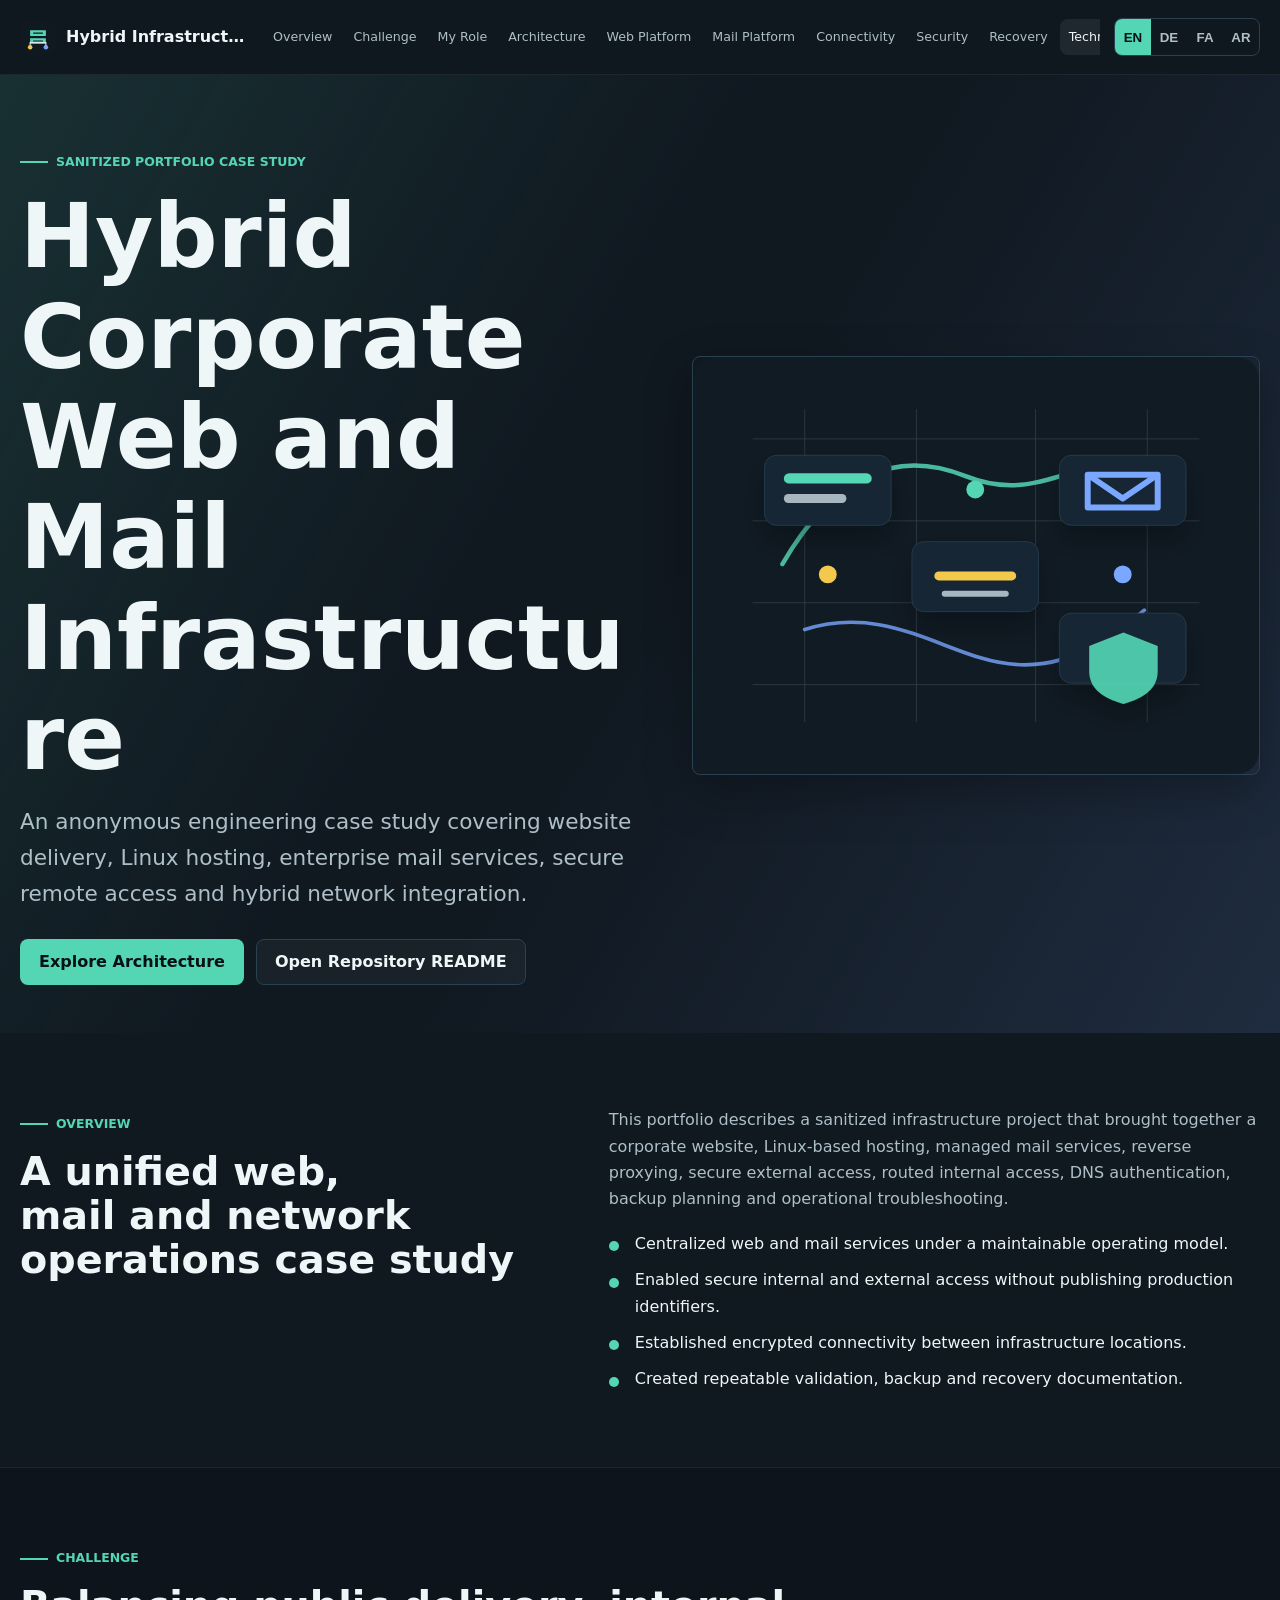
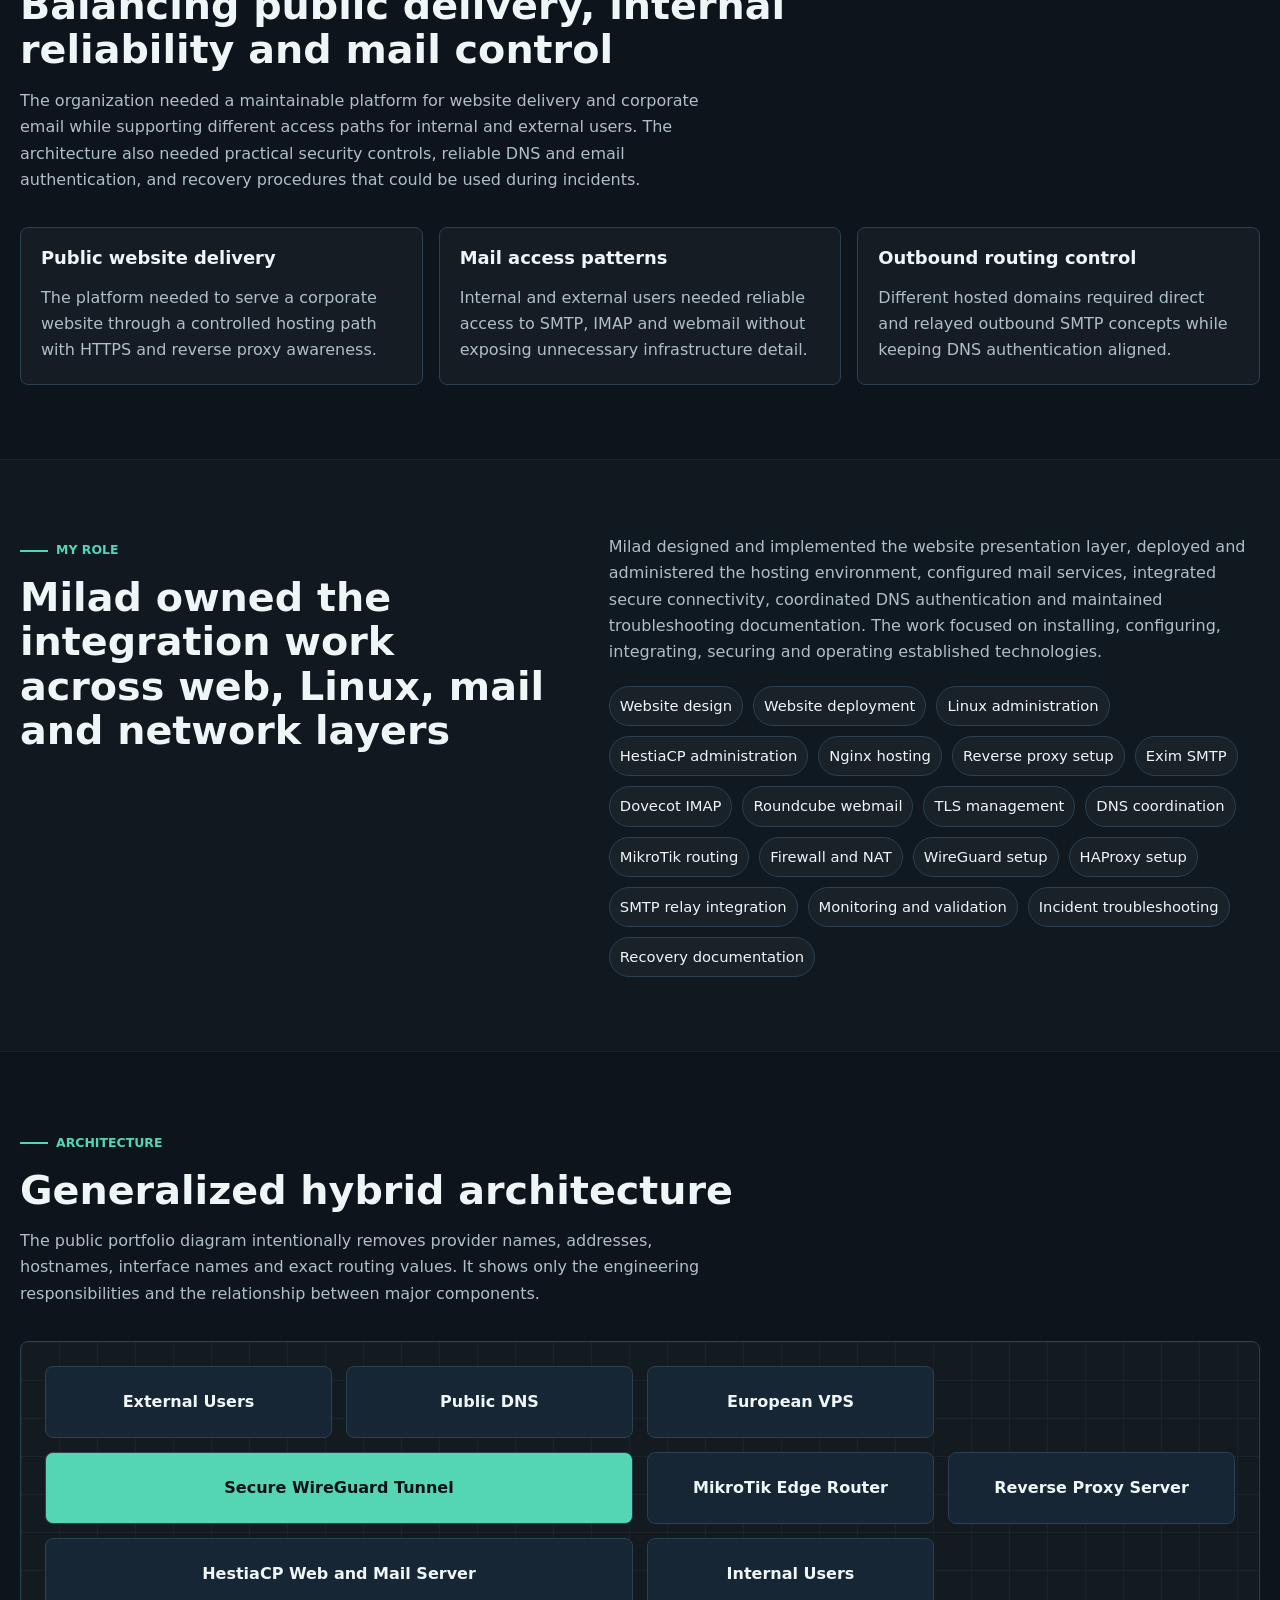
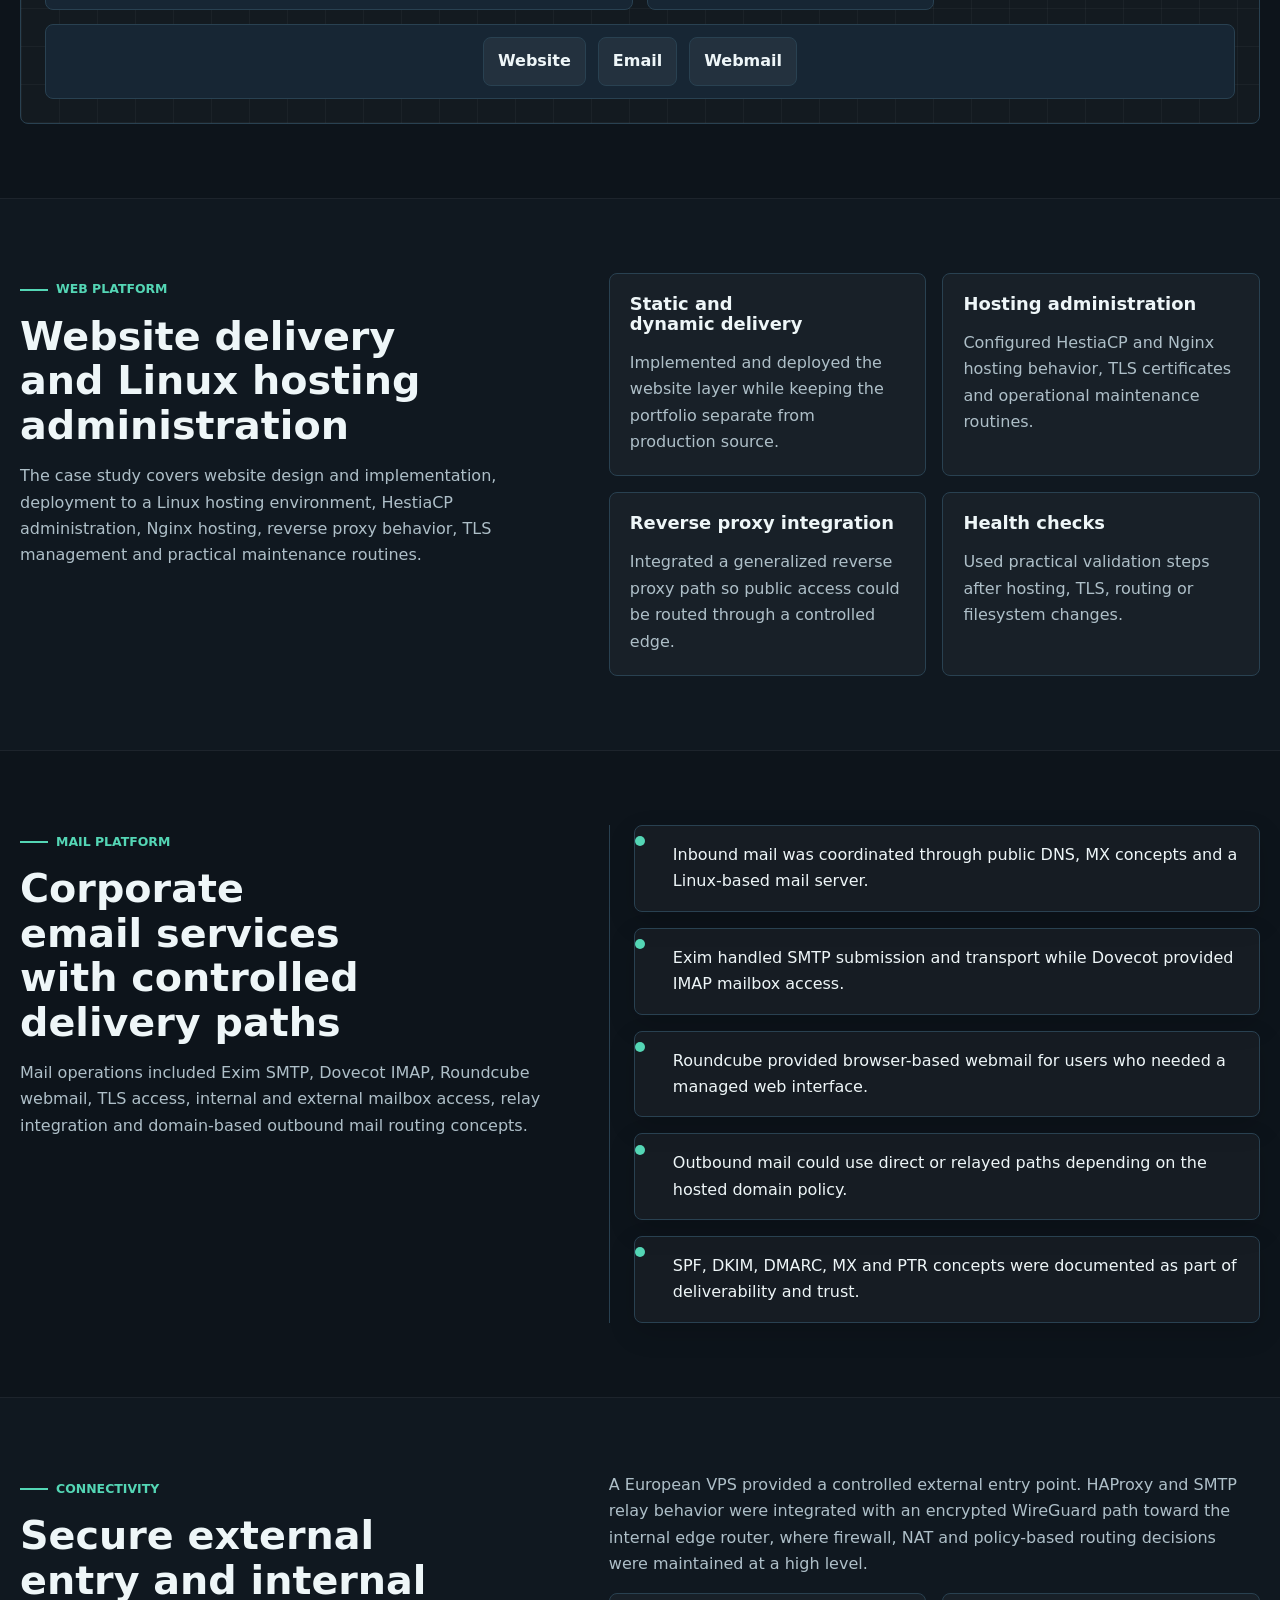
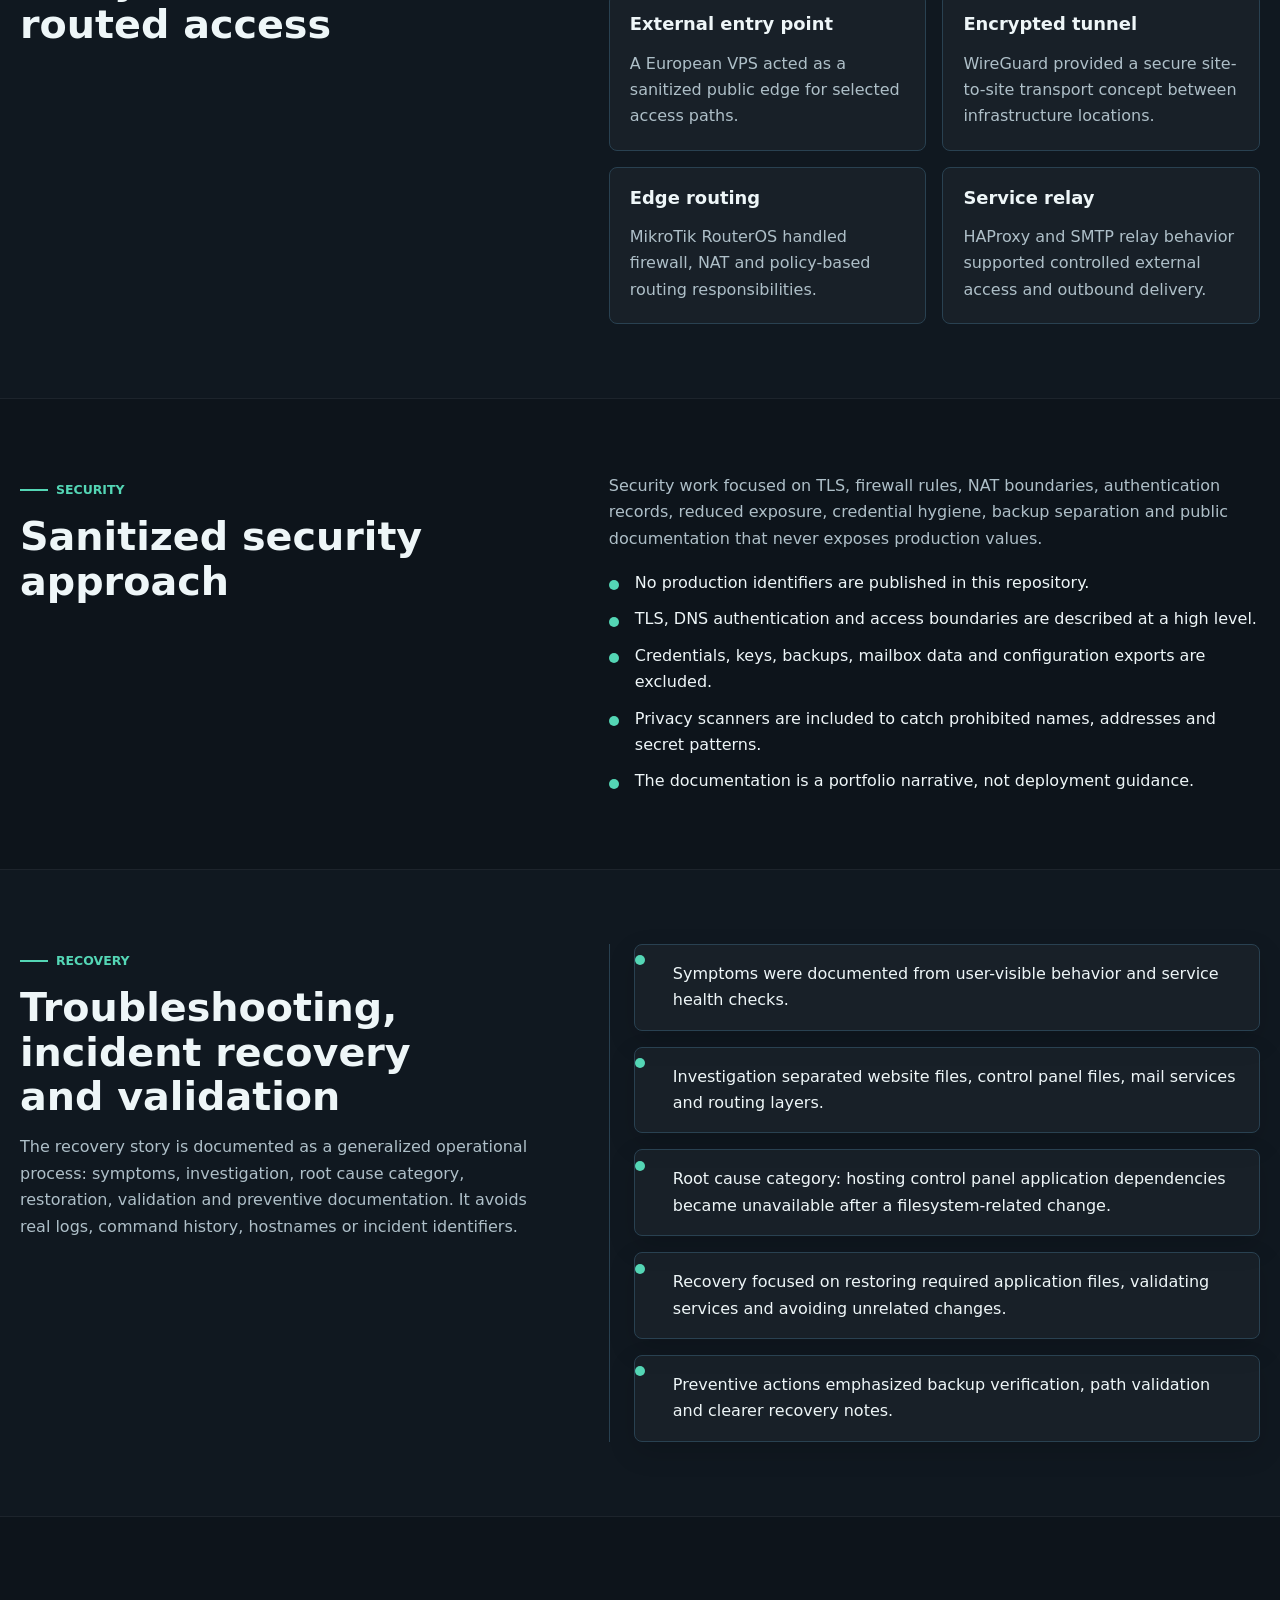
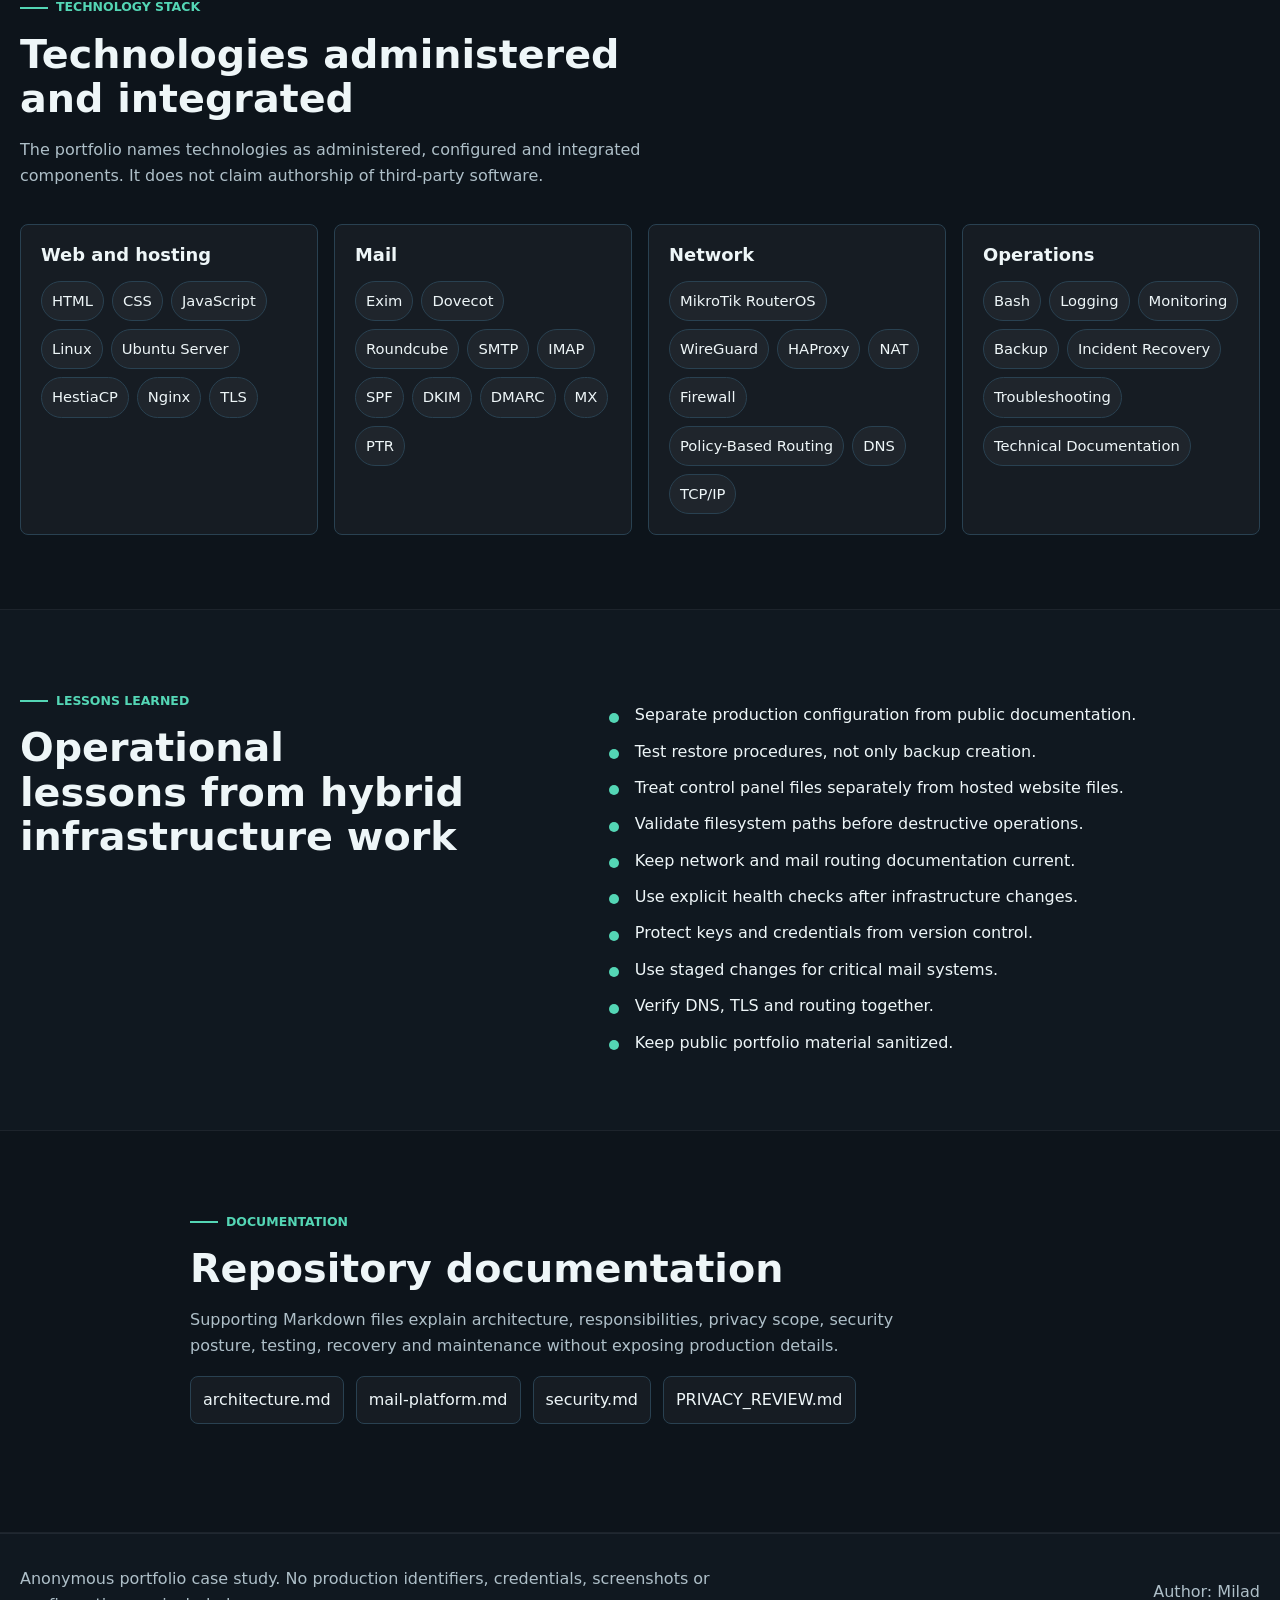
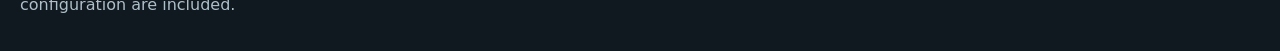
==== index.html @ 9c2298b4 "feat: add multilingual infrastructure portfolio case study" ====
<!doctype html>
<html lang="en" dir="ltr">
  <head>
    <meta charset="utf-8">
    <meta name="viewport" content="width=device-width, initial-scale=1">
    <title>Hybrid Corporate Web and Mail Infrastructure | Milad</title>
    <meta name="description" content="An anonymous multilingual infrastructure engineering case study covering Linux hosting, mail services, secure remote access, MikroTik networking and hybrid connectivity.">
    <meta property="og:title" content="Hybrid Corporate Web and Mail Infrastructure | Milad">
    <meta property="og:description" content="An anonymous multilingual infrastructure engineering case study covering Linux hosting, mail services, secure remote access, MikroTik networking and hybrid connectivity.">
    <meta property="og:type" content="website">
    <meta name="twitter:card" content="summary_large_image">
    <meta name="theme-color" content="#101820">
    <link rel="icon" href="assets/icons/favicon.svg" type="image/svg+xml">
    <link rel="stylesheet" href="assets/css/styles.css">
  </head>
  <body>
    <a class="skip-link" href="#main" data-i18n="accessibility.skip">Skip to content</a>

    <header class="site-header" data-header>
      <div class="container nav-shell">
        <a class="brand" href="#top" aria-label="Hybrid Corporate Web and Mail Infrastructure" data-i18n-attr="aria-label:meta.title">
          <img src="assets/icons/mark.svg" alt="" width="36" height="36">
          <span data-i18n="brand.short">Hybrid Infrastructure</span>
        </a>
        <button class="menu-toggle" type="button" data-menu-toggle aria-expanded="false" aria-controls="site-nav" aria-label="Open navigation" data-i18n-attr="aria-label:accessibility.openMenu">
          <span></span>
          <span></span>
          <span></span>
        </button>
        <nav id="site-nav" class="site-nav" data-nav>
          <a href="#overview" data-i18n="nav.overview">Overview</a>
          <a href="#challenge" data-i18n="nav.challenge">Challenge</a>
          <a href="#role" data-i18n="nav.role">My Role</a>
          <a href="#architecture" data-i18n="nav.architecture">Architecture</a>
          <a href="#web" data-i18n="nav.web">Web Platform</a>
          <a href="#mail" data-i18n="nav.mail">Mail Platform</a>
          <a href="#connectivity" data-i18n="nav.connectivity">Connectivity</a>
          <a href="#security" data-i18n="nav.security">Security</a>
          <a href="#recovery" data-i18n="nav.recovery">Recovery</a>
          <a href="#stack" data-i18n="nav.stack">Technology Stack</a>
          <a href="#lessons" data-i18n="nav.lessons">Lessons Learned</a>
        </nav>
        <div class="language-switcher" role="group" aria-label="Language selector" data-i18n-attr="aria-label:accessibility.languageSelector">
          <button type="button" data-lang="en" aria-pressed="true">EN</button>
          <button type="button" data-lang="de" aria-pressed="false">DE</button>
          <button type="button" data-lang="fa" aria-pressed="false">FA</button>
          <button type="button" data-lang="ar" aria-pressed="false">AR</button>
        </div>
      </div>
    </header>

    <main id="main">
      <section id="top" class="hero section-observe">
        <div class="container hero-grid">
          <div class="hero-copy">
            <p class="eyebrow" data-i18n="hero.label">Sanitized Portfolio Case Study</p>
            <h1 data-i18n="hero.title">Hybrid Corporate Web and Mail Infrastructure</h1>
            <p class="hero-lead" data-i18n="hero.lead">An anonymous engineering case study covering website delivery, Linux hosting, enterprise mail services, secure remote access and hybrid network integration.</p>
            <div class="hero-actions">
              <a class="button primary" href="#architecture" data-i18n="hero.primaryAction">Explore Architecture</a>
              <a class="button secondary" href="README.md" data-i18n="hero.secondaryAction">Open Repository README</a>
            </div>
          </div>
          <div class="hero-visual" aria-label="Abstract infrastructure illustration" data-i18n-attr="aria-label:accessibility.heroVisual">
            <img src="assets/images/infrastructure-abstract.svg" alt="" aria-hidden="true">
          </div>
        </div>
      </section>

      <section id="overview" class="section section-observe">
        <div class="container two-column">
          <div>
            <p class="section-kicker" data-i18n="sections.overview.kicker">Overview</p>
            <h2 data-i18n="sections.overview.title">A unified web, mail and network operations case study</h2>
          </div>
          <div>
            <p data-i18n="sections.overview.body">This portfolio describes a sanitized infrastructure project that brought together a corporate website, Linux-based hosting, managed mail services, reverse proxying, secure external access, routed internal access, DNS authentication, backup planning and operational troubleshooting.</p>
            <div class="outcome-list" data-list="overview.outcomes">
              <div>Centralized web and mail services under a maintainable operating model.</div>
              <div>Enabled secure internal and external access without publishing production identifiers.</div>
              <div>Established encrypted connectivity between infrastructure locations.</div>
              <div>Created repeatable validation, backup and recovery documentation.</div>
            </div>
          </div>
        </div>
      </section>

      <section id="challenge" class="section muted section-observe">
        <div class="container">
          <div class="section-heading">
            <p class="section-kicker" data-i18n="sections.challenge.kicker">Challenge</p>
            <h2 data-i18n="sections.challenge.title">Balancing public delivery, internal reliability and mail control</h2>
            <p data-i18n="sections.challenge.body">The organization needed a maintainable platform for website delivery and corporate email while supporting different access paths for internal and external users. The architecture also needed practical security controls, reliable DNS and email authentication, and recovery procedures that could be used during incidents.</p>
          </div>
          <div class="card-grid" data-cards="challenge.items">
            <article class="info-card">
              <h3>Public website delivery</h3>
              <p>The platform needed to serve a corporate website through a controlled hosting path with HTTPS and reverse proxy awareness.</p>
            </article>
            <article class="info-card">
              <h3>Mail access patterns</h3>
              <p>Internal and external users needed reliable access to SMTP, IMAP and webmail without exposing unnecessary infrastructure detail.</p>
            </article>
            <article class="info-card">
              <h3>Outbound routing control</h3>
              <p>Different hosted domains required direct and relayed outbound SMTP concepts while keeping DNS authentication aligned.</p>
            </article>
          </div>
        </div>
      </section>

      <section id="role" class="section section-observe">
        <div class="container two-column">
          <div>
            <p class="section-kicker" data-i18n="sections.role.kicker">My Role</p>
            <h2 data-i18n="sections.role.title">Milad owned the integration work across web, Linux, mail and network layers</h2>
          </div>
          <div>
            <p data-i18n="sections.role.body">Milad designed and implemented the website presentation layer, deployed and administered the hosting environment, configured mail services, integrated secure connectivity, coordinated DNS authentication and maintained troubleshooting documentation. The work focused on installing, configuring, integrating, securing and operating established technologies.</p>
            <div class="tag-cloud" data-tags="role.tags">
              <span>Website design</span>
              <span>Linux administration</span>
              <span>Mail infrastructure</span>
              <span>Reverse proxy setup</span>
              <span>MikroTik routing</span>
              <span>Incident recovery</span>
            </div>
          </div>
        </div>
      </section>

      <section id="architecture" class="section muted section-observe">
        <div class="container">
          <div class="section-heading">
            <p class="section-kicker" data-i18n="sections.architecture.kicker">Architecture</p>
            <h2 data-i18n="sections.architecture.title">Generalized hybrid architecture</h2>
            <p data-i18n="sections.architecture.body">The public portfolio diagram intentionally removes provider names, addresses, hostnames, interface names and exact routing values. It shows only the engineering responsibilities and the relationship between major components.</p>
          </div>
          <div class="architecture-map" aria-label="High-level system architecture" data-i18n-attr="aria-label:accessibility.architectureMap">
            <div class="node external" data-i18n="diagram.externalUsers">External Users</div>
            <div class="node dns" data-i18n="diagram.publicDns">Public DNS</div>
            <div class="node vps" data-i18n="diagram.vps">European VPS</div>
            <div class="node tunnel" data-i18n="diagram.tunnel">Secure WireGuard Tunnel</div>
            <div class="node router" data-i18n="diagram.router">MikroTik Edge Router</div>
            <div class="node reverse" data-i18n="diagram.reverseProxy">Reverse Proxy Server</div>
            <div class="node server" data-i18n="diagram.webMailServer">HestiaCP Web and Mail Server</div>
            <div class="node internal" data-i18n="diagram.internalUsers">Internal Users</div>
            <div class="node services">
              <span data-i18n="diagram.website">Website</span>
              <span data-i18n="diagram.email">Email</span>
              <span data-i18n="diagram.webmail">Webmail</span>
            </div>
          </div>
        </div>
      </section>

      <section id="web" class="section section-observe">
        <div class="container split-cards">
          <div>
            <p class="section-kicker" data-i18n="sections.web.kicker">Web Platform</p>
            <h2 data-i18n="sections.web.title">Website delivery and Linux hosting administration</h2>
            <p data-i18n="sections.web.body">The case study covers website design and implementation, deployment to a Linux hosting environment, HestiaCP administration, Nginx hosting, reverse proxy behavior, TLS management and practical maintenance routines.</p>
          </div>
          <div class="card-grid compact" data-cards="web.items">
            <article class="info-card">
              <h3>Static and dynamic delivery</h3>
              <p>Implemented and deployed the website layer while keeping the portfolio separate from production source.</p>
            </article>
            <article class="info-card">
              <h3>Hosting administration</h3>
              <p>Configured HestiaCP and Nginx hosting behavior, TLS certificates and operational maintenance routines.</p>
            </article>
            <article class="info-card">
              <h3>Reverse proxy integration</h3>
              <p>Integrated a generalized reverse proxy path so public access could be routed through a controlled edge.</p>
            </article>
            <article class="info-card">
              <h3>Health checks</h3>
              <p>Used practical validation steps after hosting, TLS, routing or filesystem changes.</p>
            </article>
          </div>
        </div>
      </section>

      <section id="mail" class="section muted section-observe">
        <div class="container split-cards">
          <div>
            <p class="section-kicker" data-i18n="sections.mail.kicker">Mail Platform</p>
            <h2 data-i18n="sections.mail.title">Corporate email services with controlled delivery paths</h2>
            <p data-i18n="sections.mail.body">Mail operations included Exim SMTP, Dovecot IMAP, Roundcube webmail, TLS access, internal and external mailbox access, relay integration and domain-based outbound mail routing concepts.</p>
          </div>
          <div class="flow-list" data-flow="mail.flow">
            <div>Inbound mail was coordinated through public DNS, MX concepts and a Linux-based mail server.</div>
            <div>Exim handled SMTP submission and transport while Dovecot provided IMAP mailbox access.</div>
            <div>Roundcube provided browser-based webmail for users who needed a managed web interface.</div>
            <div>Outbound mail could use direct or relayed paths depending on the hosted domain policy.</div>
            <div>SPF, DKIM, DMARC, MX and PTR concepts were documented as part of deliverability and trust.</div>
          </div>
        </div>
      </section>

      <section id="connectivity" class="section section-observe">
        <div class="container two-column">
          <div>
            <p class="section-kicker" data-i18n="sections.connectivity.kicker">Connectivity</p>
            <h2 data-i18n="sections.connectivity.title">Secure external entry and internal routed access</h2>
          </div>
          <div>
            <p data-i18n="sections.connectivity.body">A European VPS provided a controlled external entry point. HAProxy and SMTP relay behavior were integrated with an encrypted WireGuard path toward the internal edge router, where firewall, NAT and policy-based routing decisions were maintained at a high level.</p>
            <div class="card-grid compact" data-cards="connectivity.items">
              <article class="info-card">
                <h3>External entry point</h3>
                <p>A European VPS acted as a sanitized public edge for selected access paths.</p>
              </article>
              <article class="info-card">
                <h3>Encrypted tunnel</h3>
                <p>WireGuard provided a secure site-to-site transport concept between infrastructure locations.</p>
              </article>
              <article class="info-card">
                <h3>Edge routing</h3>
                <p>MikroTik RouterOS handled firewall, NAT and policy-based routing responsibilities.</p>
              </article>
              <article class="info-card">
                <h3>Service relay</h3>
                <p>HAProxy and SMTP relay behavior supported controlled external access and outbound delivery.</p>
              </article>
            </div>
          </div>
        </div>
      </section>

      <section id="security" class="section muted section-observe">
        <div class="container two-column">
          <div>
            <p class="section-kicker" data-i18n="sections.security.kicker">Security</p>
            <h2 data-i18n="sections.security.title">Sanitized security approach</h2>
          </div>
          <div>
            <p data-i18n="sections.security.body">Security work focused on TLS, firewall rules, NAT boundaries, authentication records, reduced exposure, credential hygiene, backup separation and public documentation that never exposes production values.</p>
            <div class="check-list" data-list="security.items">
              <div>No production identifiers are published in this repository.</div>
              <div>TLS, DNS authentication and access boundaries are described at a high level.</div>
              <div>Credentials, keys, backups, mailbox data and configuration exports are excluded.</div>
              <div>Privacy scanners are included to catch prohibited names, addresses and secret patterns.</div>
              <div>The documentation is a portfolio narrative, not deployment guidance.</div>
            </div>
          </div>
        </div>
      </section>

      <section id="recovery" class="section section-observe">
        <div class="container split-cards">
          <div>
            <p class="section-kicker" data-i18n="sections.recovery.kicker">Recovery</p>
            <h2 data-i18n="sections.recovery.title">Troubleshooting, incident recovery and validation</h2>
            <p data-i18n="sections.recovery.body">The recovery story is documented as a generalized operational process: symptoms, investigation, root cause category, restoration, validation and preventive documentation. It avoids real logs, command history, hostnames or incident identifiers.</p>
          </div>
          <div class="timeline" data-timeline="recovery.timeline">
            <div>Symptoms were documented from user-visible behavior and service health checks.</div>
            <div>Investigation separated website files, control panel files, mail services and routing layers.</div>
            <div>Root cause category: hosting control panel application dependencies became unavailable after a filesystem-related change.</div>
            <div>Recovery focused on restoring required application files, validating services and avoiding unrelated changes.</div>
            <div>Preventive actions emphasized backup verification, path validation and clearer recovery notes.</div>
          </div>
        </div>
      </section>

      <section id="stack" class="section muted section-observe">
        <div class="container">
          <div class="section-heading">
            <p class="section-kicker" data-i18n="sections.stack.kicker">Technology Stack</p>
            <h2 data-i18n="sections.stack.title">Technologies administered and integrated</h2>
            <p data-i18n="sections.stack.body">The portfolio names technologies as administered, configured and integrated components. It does not claim authorship of third-party software.</p>
          </div>
          <div class="stack-grid" data-stacks="stack.groups">
            <article class="stack-card">
              <h3>Web and hosting</h3>
              <ul><li>HTML</li><li>CSS</li><li>JavaScript</li><li>Linux</li><li>Ubuntu Server</li><li>HestiaCP</li><li>Nginx</li><li>TLS</li></ul>
            </article>
            <article class="stack-card">
              <h3>Mail</h3>
              <ul><li>Exim</li><li>Dovecot</li><li>Roundcube</li><li>SMTP</li><li>IMAP</li><li>SPF</li><li>DKIM</li><li>DMARC</li><li>MX</li><li>PTR</li></ul>
            </article>
            <article class="stack-card">
              <h3>Network</h3>
              <ul><li>MikroTik RouterOS</li><li>WireGuard</li><li>HAProxy</li><li>NAT</li><li>Firewall</li><li>Policy-Based Routing</li><li>DNS</li><li>TCP/IP</li></ul>
            </article>
            <article class="stack-card">
              <h3>Operations</h3>
              <ul><li>Bash</li><li>Logging</li><li>Monitoring</li><li>Backup</li><li>Incident Recovery</li><li>Troubleshooting</li><li>Technical Documentation</li></ul>
            </article>
          </div>
        </div>
      </section>

      <section id="lessons" class="section section-observe">
        <div class="container two-column">
          <div>
            <p class="section-kicker" data-i18n="sections.lessons.kicker">Lessons Learned</p>
            <h2 data-i18n="sections.lessons.title">Operational lessons from hybrid infrastructure work</h2>
          </div>
          <div>
            <div class="check-list" data-list="lessons.items">
              <div>Separate production configuration from public documentation.</div>
              <div>Test restore procedures, not only backup creation.</div>
              <div>Treat control panel files separately from hosted website files.</div>
              <div>Validate filesystem paths before destructive operations.</div>
              <div>Keep network and mail routing documentation current.</div>
              <div>Use explicit health checks after infrastructure changes.</div>
              <div>Protect keys and credentials from version control.</div>
              <div>Use staged changes for critical mail systems.</div>
              <div>Verify DNS, TLS and routing together.</div>
              <div>Keep public portfolio material sanitized.</div>
            </div>
          </div>
        </div>
      </section>

      <section id="documentation" class="section muted section-observe">
        <div class="container section-heading">
          <p class="section-kicker" data-i18n="sections.docs.kicker">Documentation</p>
          <h2 data-i18n="sections.docs.title">Repository documentation</h2>
          <p data-i18n="sections.docs.body">Supporting Markdown files explain architecture, responsibilities, privacy scope, security posture, testing, recovery and maintenance without exposing production details.</p>
          <div class="doc-links">
            <a href="docs/architecture.md">architecture.md</a>
            <a href="docs/mail-platform.md">mail-platform.md</a>
            <a href="docs/security.md">security.md</a>
            <a href="PRIVACY_REVIEW.md">PRIVACY_REVIEW.md</a>
          </div>
        </div>
      </section>
    </main>

    <footer class="site-footer">
      <div class="container footer-grid">
        <p data-i18n="footer.notice">Anonymous portfolio case study. No production identifiers, credentials, screenshots or configuration are included.</p>
        <p><span data-i18n="footer.author">Author</span>: Milad</p>
      </div>
    </footer>

    <noscript>
      <div class="noscript">
        This portfolio uses JavaScript for multilingual switching. The fallback language is English. No tracking, cookies or analytics are used.
      </div>
    </noscript>

    <script src="assets/js/i18n.js"></script>
    <script src="assets/js/app.js"></script>
  </body>
</html>
---- assets/css/styles.css ----
:root {
  --bg: #101820;
  --bg-elevated: #172634;
  --bg-muted: #0d141b;
  --text: #eef6f8;
  --muted: #aebfc8;
  --line: #294151;
  --accent: #54d6b5;
  --accent-2: #7aa7ff;
  --warning: #f2c94c;
  --shadow: 0 18px 48px rgba(0, 0, 0, .28);
  --radius: 8px;
  color-scheme: dark;
}

* {
  box-sizing: border-box;
}

html {
  scroll-behavior: smooth;
  scroll-padding-top: 96px;
}

body {
  margin: 0;
  font-family: Inter, ui-sans-serif, system-ui, -apple-system, BlinkMacSystemFont, "Segoe UI", sans-serif;
  background: var(--bg);
  color: var(--text);
  line-height: 1.65;
  letter-spacing: 0;
}

body.nav-open {
  overflow: hidden;
}

a {
  color: inherit;
}

img {
  max-width: 100%;
  display: block;
}

.container {
  width: min(1240px, calc(100% - 40px));
  margin-inline: auto;
}

.skip-link {
  position: fixed;
  inset-block-start: 12px;
  inset-inline-start: 12px;
  z-index: 100;
  transform: translateY(-140%);
  background: var(--accent);
  color: #071015;
  padding: 10px 14px;
  border-radius: var(--radius);
  font-weight: 700;
}

.skip-link:focus {
  transform: translateY(0);
}

.site-header {
  position: sticky;
  inset-block-start: 0;
  z-index: 50;
  border-block-end: 1px solid rgba(217, 230, 238, .08);
  background: rgba(16, 24, 32, .86);
  backdrop-filter: blur(18px);
}

.nav-shell {
  display: grid;
  grid-template-columns: minmax(190px, 230px) minmax(0, 1fr) auto;
  align-items: center;
  gap: 14px;
  min-height: 74px;
}

.brand {
  display: inline-flex;
  align-items: center;
  gap: 10px;
  text-decoration: none;
  font-weight: 800;
  white-space: nowrap;
  min-width: 0;
  overflow: hidden;
}

.brand img {
  flex: 0 0 auto;
}

.brand span {
  min-width: 0;
  overflow: hidden;
  text-overflow: ellipsis;
}

.site-nav {
  display: flex;
  align-items: center;
  justify-content: flex-start;
  gap: 3px;
  min-width: 0;
  overflow-x: auto;
  scrollbar-width: none;
  -webkit-overflow-scrolling: touch;
}

.site-nav::-webkit-scrollbar {
  display: none;
}

.site-nav a {
  flex: 0 0 auto;
  text-decoration: none;
  color: var(--muted);
  font-size: .79rem;
  padding: 8px 9px;
  border-radius: var(--radius);
  white-space: nowrap;
}

.site-nav a:hover,
.site-nav a:focus-visible,
.site-nav a.active {
  color: var(--text);
  background: rgba(255, 255, 255, .07);
}

.language-switcher {
  display: inline-flex;
  border: 1px solid var(--line);
  border-radius: var(--radius);
  overflow: hidden;
}

.language-switcher button {
  min-width: 36px;
  min-height: 36px;
  border: 0;
  color: var(--muted);
  background: transparent;
  cursor: pointer;
  font-weight: 800;
}

.language-switcher button[aria-pressed="true"] {
  color: #071015;
  background: var(--accent);
}

.menu-toggle {
  display: none;
  inline-size: 42px;
  block-size: 42px;
  border: 1px solid var(--line);
  border-radius: var(--radius);
  background: transparent;
  color: var(--text);
  padding: 10px;
}

.menu-toggle span {
  display: block;
  height: 2px;
  background: currentColor;
  margin-block: 5px;
}

.hero {
  min-height: calc(100vh - 74px);
  display: grid;
  align-items: center;
  padding-block: 70px 48px;
  position: relative;
  overflow: hidden;
}

.hero::before {
  content: "";
  position: absolute;
  inset: 0;
  background:
    linear-gradient(120deg, rgba(84, 214, 181, .13), transparent 42%),
    linear-gradient(300deg, rgba(122, 167, 255, .14), transparent 48%);
  pointer-events: none;
}

.hero-grid {
  position: relative;
  display: grid;
  grid-template-columns: minmax(0, 1.05fr) minmax(300px, .95fr);
  align-items: center;
  gap: 44px;
}

.eyebrow,
.section-kicker {
  display: inline-flex;
  align-items: center;
  gap: 8px;
  margin: 0 0 14px;
  color: var(--accent);
  font-weight: 800;
  text-transform: uppercase;
  font-size: .78rem;
}

.eyebrow::before,
.section-kicker::before {
  content: "";
  inline-size: 28px;
  block-size: 2px;
  background: currentColor;
}

h1,
h2,
h3 {
  margin-block: 0 16px;
  line-height: 1.12;
  letter-spacing: 0;
  text-wrap: balance;
  overflow-wrap: anywhere;
}

h1 {
  font-size: clamp(2.7rem, 7vw, 5.8rem);
  max-width: 900px;
}

h2 {
  font-size: clamp(1.85rem, 3.1vw, 3rem);
}

h3 {
  font-size: 1.12rem;
}

p {
  margin-block: 0 16px;
  color: var(--muted);
  max-width: 70ch;
  overflow-wrap: anywhere;
}

.hero-lead {
  font-size: clamp(1.08rem, 2vw, 1.35rem);
  max-width: 760px;
}

.hero-actions {
  display: flex;
  flex-wrap: wrap;
  gap: 12px;
  margin-block-start: 28px;
}

.button {
  display: inline-flex;
  align-items: center;
  justify-content: center;
  min-height: 46px;
  padding-inline: 18px;
  border-radius: var(--radius);
  border: 1px solid var(--line);
  text-decoration: none;
  font-weight: 800;
}

.button.primary {
  background: var(--accent);
  color: #071015;
  border-color: transparent;
}

.button.secondary {
  background: rgba(255, 255, 255, .04);
  color: var(--text);
}

.hero-visual {
  border: 1px solid var(--line);
  border-radius: var(--radius);
  overflow: hidden;
  box-shadow: var(--shadow);
}

.section {
  padding-block: 74px;
  scroll-margin-top: 96px;
}

.muted {
  background: var(--bg-muted);
  border-block: 1px solid rgba(217, 230, 238, .08);
}

.two-column,
.split-cards {
  display: grid;
  grid-template-columns: minmax(0, .9fr) minmax(0, 1.1fr);
  gap: clamp(28px, 5vw, 56px);
  align-items: start;
}

.section-heading {
  max-width: 900px;
  margin-block-end: 34px;
}

.card-grid,
.stack-grid {
  display: grid;
  grid-template-columns: repeat(4, minmax(0, 1fr));
  gap: 16px;
}

.card-grid {
  grid-template-columns: repeat(3, minmax(0, 1fr));
}

.card-grid.compact {
  grid-template-columns: repeat(2, minmax(0, 1fr));
}

.info-card,
.stack-card {
  border: 1px solid var(--line);
  border-radius: var(--radius);
  background: rgba(255, 255, 255, .035);
  padding: 20px;
  min-height: 136px;
  min-width: 0;
  transition: transform .2s ease, border-color .2s ease;
}

.info-card:hover,
.stack-card:hover {
  transform: translateY(-3px);
  border-color: rgba(84, 214, 181, .65);
}

.info-card p {
  margin: 0;
}

.tag-cloud {
  display: flex;
  flex-wrap: wrap;
  gap: 10px;
  margin-block-start: 20px;
}

.tag-cloud span,
.stack-card li {
  border: 1px solid var(--line);
  border-radius: 999px;
  padding: 7px 10px;
  color: var(--text);
  background: rgba(255, 255, 255, .04);
  font-size: .92rem;
  overflow-wrap: anywhere;
}

.outcome-list,
.check-list {
  display: grid;
  gap: 10px;
  margin-block-start: 18px;
}

.outcome-list div,
.check-list div,
.flow-list div,
.timeline div {
  position: relative;
  padding-inline-start: 26px;
  color: var(--text);
  overflow-wrap: anywhere;
}

.outcome-list div::before,
.check-list div::before,
.flow-list div::before,
.timeline div::before {
  content: "";
  position: absolute;
  inset-inline-start: 0;
  inset-block-start: .65em;
  inline-size: 10px;
  block-size: 10px;
  border-radius: 50%;
  background: var(--accent);
}

.flow-list,
.timeline {
  display: grid;
  gap: 16px;
  border-inline-start: 1px solid var(--line);
  padding-inline-start: 24px;
  min-width: 0;
}

.flow-list div,
.timeline div {
  border: 1px solid var(--line);
  border-radius: var(--radius);
  padding: 16px 18px 16px 38px;
  background: rgba(255, 255, 255, .035);
  box-shadow: 0 10px 28px rgba(0, 0, 0, .14);
}

[dir="rtl"] .flow-list div,
[dir="rtl"] .timeline div {
  padding: 16px 38px 16px 18px;
}

.architecture-map {
  position: relative;
  display: grid;
  grid-template-columns: repeat(4, minmax(0, 1fr));
  gap: 14px;
  padding: 24px;
  border: 1px solid var(--line);
  border-radius: var(--radius);
  background:
    linear-gradient(rgba(255, 255, 255, .035) 1px, transparent 1px),
    linear-gradient(90deg, rgba(255, 255, 255, .035) 1px, transparent 1px),
    rgba(255, 255, 255, .025);
  background-size: 38px 38px;
}

.node {
  min-height: 72px;
  display: grid;
  place-items: center;
  text-align: center;
  padding: 12px;
  border: 1px solid var(--line);
  border-radius: var(--radius);
  background: var(--bg-elevated);
  color: var(--text);
  font-weight: 800;
}

.node.tunnel {
  grid-column: span 2;
  color: #071015;
  background: var(--accent);
}

.node.server {
  grid-column: span 2;
}

.node.services {
  grid-column: span 4;
  display: flex;
  gap: 12px;
  justify-content: center;
  flex-wrap: wrap;
}

.node.services span {
  padding: 10px 14px;
  border: 1px solid var(--line);
  border-radius: var(--radius);
  background: rgba(255, 255, 255, .05);
}

.stack-card ul {
  list-style: none;
  padding: 0;
  margin: 16px 0 0;
  display: flex;
  flex-wrap: wrap;
  gap: 8px;
}

.doc-links {
  display: flex;
  flex-wrap: wrap;
  gap: 12px;
}

.doc-links a {
  color: var(--text);
  border: 1px solid var(--line);
  border-radius: var(--radius);
  padding: 10px 12px;
  text-decoration: none;
  background: rgba(255, 255, 255, .035);
}

.site-footer {
  padding-block: 32px;
  border-block-start: 1px solid rgba(217, 230, 238, .08);
}

.footer-grid {
  display: flex;
  align-items: center;
  justify-content: space-between;
  gap: 18px;
}

.footer-grid p {
  margin: 0;
}

.noscript {
  position: fixed;
  inset-inline: 16px;
  inset-block-end: 16px;
  z-index: 200;
  border: 1px solid var(--line);
  border-radius: var(--radius);
  background: var(--bg-elevated);
  color: var(--text);
  padding: 16px;
}

.error-page {
  min-height: 100vh;
  display: grid;
  align-items: center;
}

.section-observe {
  opacity: 0;
  transform: translateY(18px);
  transition: opacity .55s ease, transform .55s ease;
}

.section-observe.visible {
  opacity: 1;
  transform: translateY(0);
}

:focus-visible {
  outline: 3px solid var(--warning);
  outline-offset: 3px;
}

[dir="rtl"] body {
  font-family: Tahoma, "Segoe UI", Arial, sans-serif;
}

[dir="rtl"] .eyebrow::before,
[dir="rtl"] .section-kicker::before {
  order: 2;
}

[dir="rtl"] .outcome-list div,
[dir="rtl"] .check-list div {
  padding-inline-start: 0;
  padding-inline-end: 26px;
}

[dir="rtl"] .outcome-list div::before,
[dir="rtl"] .check-list div::before {
  inset-inline-start: auto;
  inset-inline-end: 0;
}

@media (max-width: 1024px) {
  .nav-shell {
    grid-template-columns: auto auto auto;
    justify-content: space-between;
  }

  .menu-toggle {
    display: inline-block;
  }

  .site-nav {
    position: fixed;
    inset-block-start: 74px;
    inset-inline: 0;
    display: none;
    grid-template-columns: 1fr;
    justify-content: stretch;
    padding: 18px;
    background: rgba(16, 24, 32, .98);
    border-block-end: 1px solid var(--line);
  }

  .site-nav.open {
    display: grid;
  }

  .site-nav a {
    padding: 12px;
  }

  .hero-grid,
  .two-column,
  .split-cards {
    grid-template-columns: 1fr;
  }

  .hero {
    min-height: auto;
  }

  .card-grid,
  .stack-grid {
    grid-template-columns: repeat(2, minmax(0, 1fr));
  }
}

@media (max-width: 1180px) {
  .nav-shell {
    grid-template-columns: auto auto auto;
    justify-content: space-between;
  }

  .menu-toggle {
    display: inline-block;
  }

  .site-nav {
    position: fixed;
    inset-block-start: 74px;
    inset-inline: 0;
    display: none;
    grid-template-columns: repeat(2, minmax(0, 1fr));
    justify-content: stretch;
    padding: 18px;
    background: rgba(16, 24, 32, .98);
    border-block-end: 1px solid var(--line);
    overflow: visible;
  }

  .site-nav.open {
    display: grid;
  }

  .site-nav a {
    padding: 12px;
    white-space: normal;
  }
}

@media (max-width: 640px) {
  .container {
    width: min(100% - 24px, 1240px);
  }

  .brand span {
    display: none;
  }

  .language-switcher button {
    min-width: 34px;
  }

  .hero {
    padding-block: 44px 30px;
  }

  .section {
    padding-block: 54px;
  }

  .card-grid,
  .card-grid.compact,
  .stack-grid {
    grid-template-columns: 1fr;
  }

  .architecture-map {
    grid-template-columns: 1fr;
    padding: 14px;
  }

  .node,
  .node.tunnel,
  .node.server,
  .node.services {
    grid-column: auto;
  }

  .footer-grid {
    align-items: flex-start;
    flex-direction: column;
  }
}

@media (prefers-reduced-motion: reduce) {
  *,
  *::before,
  *::after {
    animation-duration: .01ms !important;
    animation-iteration-count: 1 !important;
    scroll-behavior: auto !important;
    transition-duration: .01ms !important;
  }
}
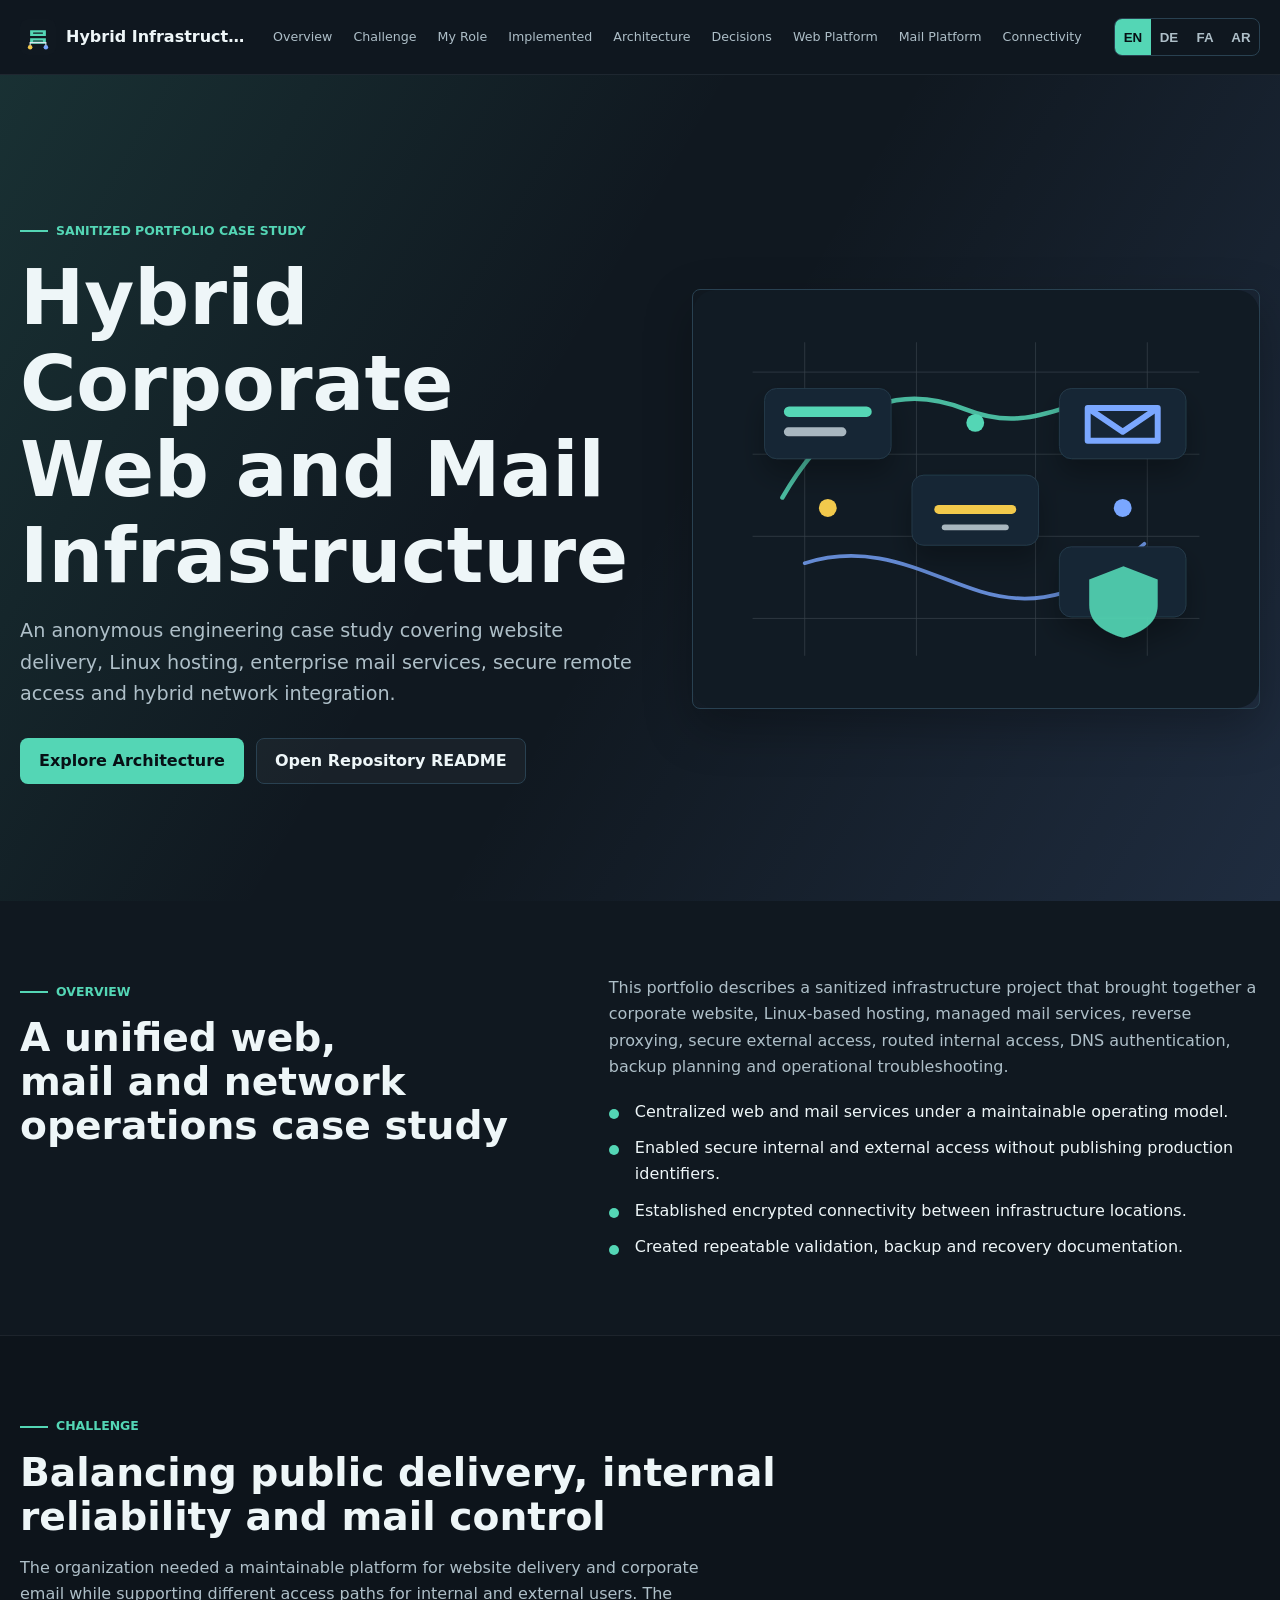
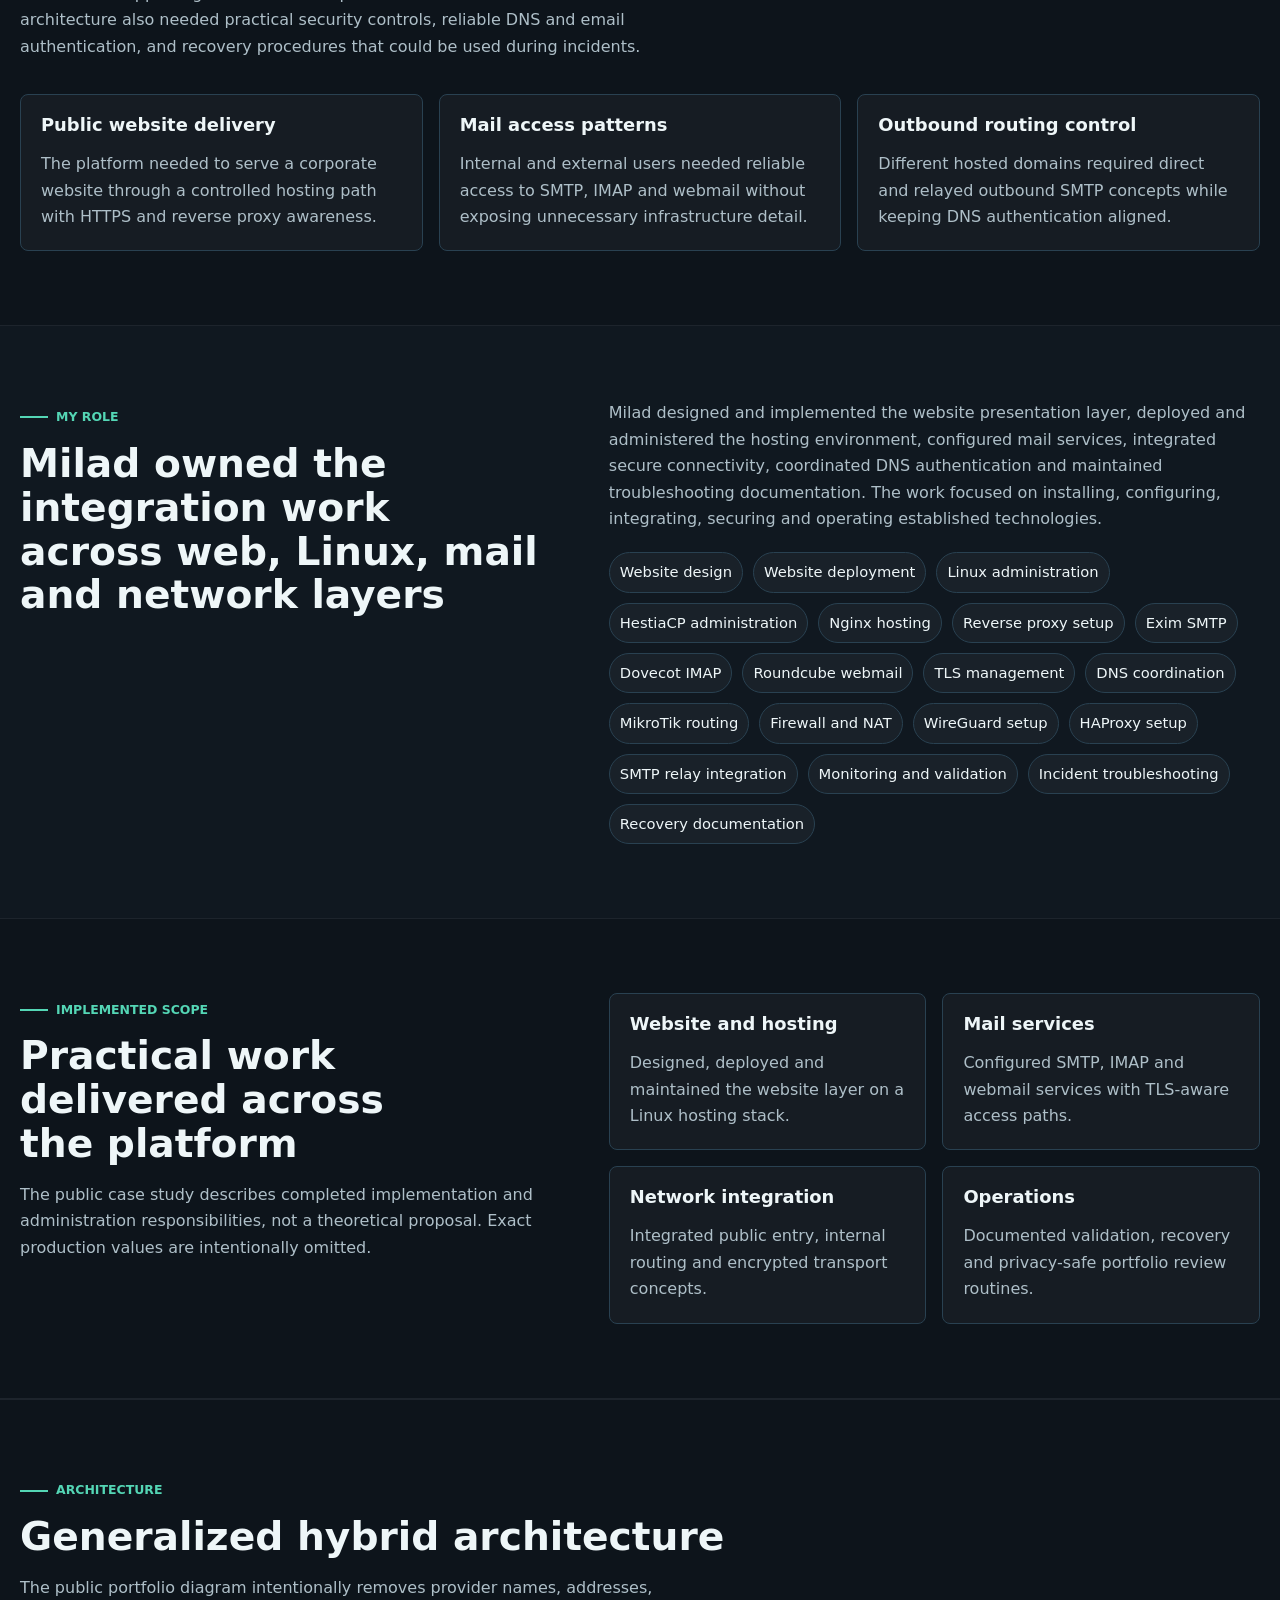
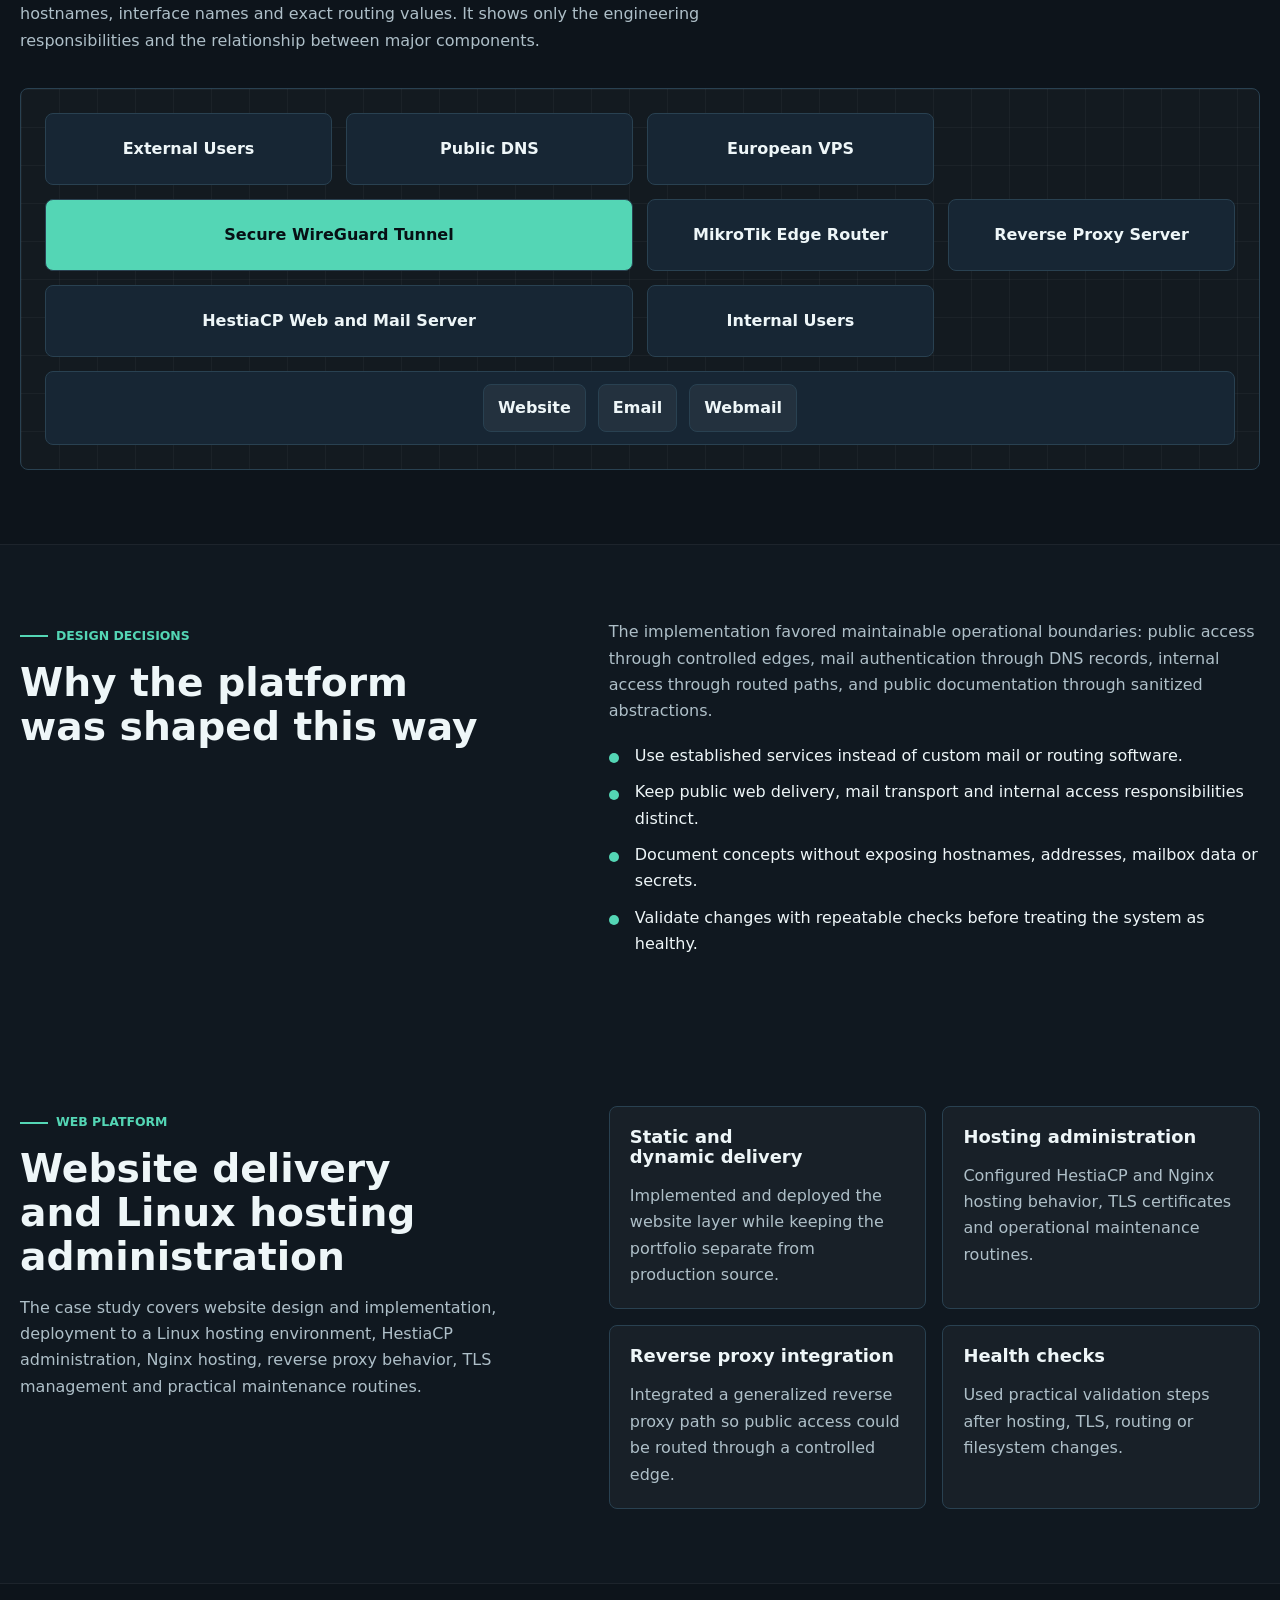
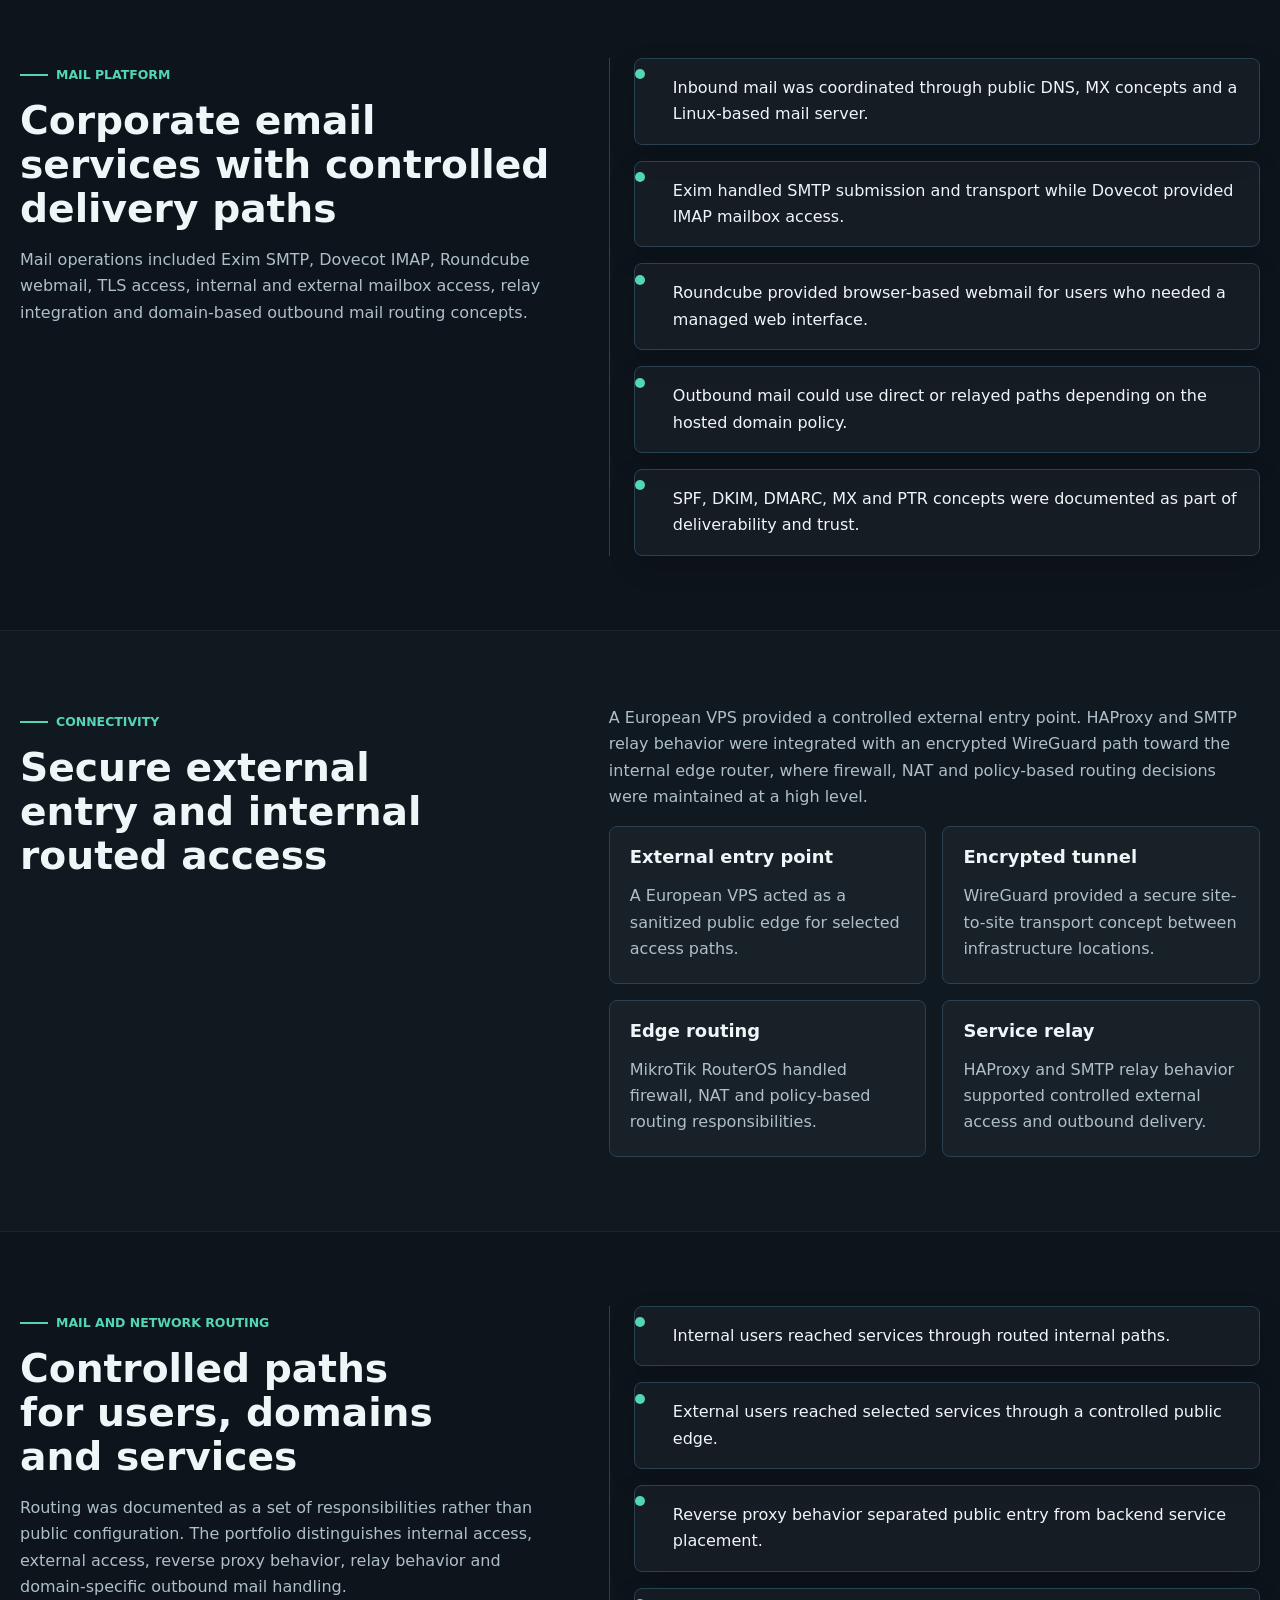
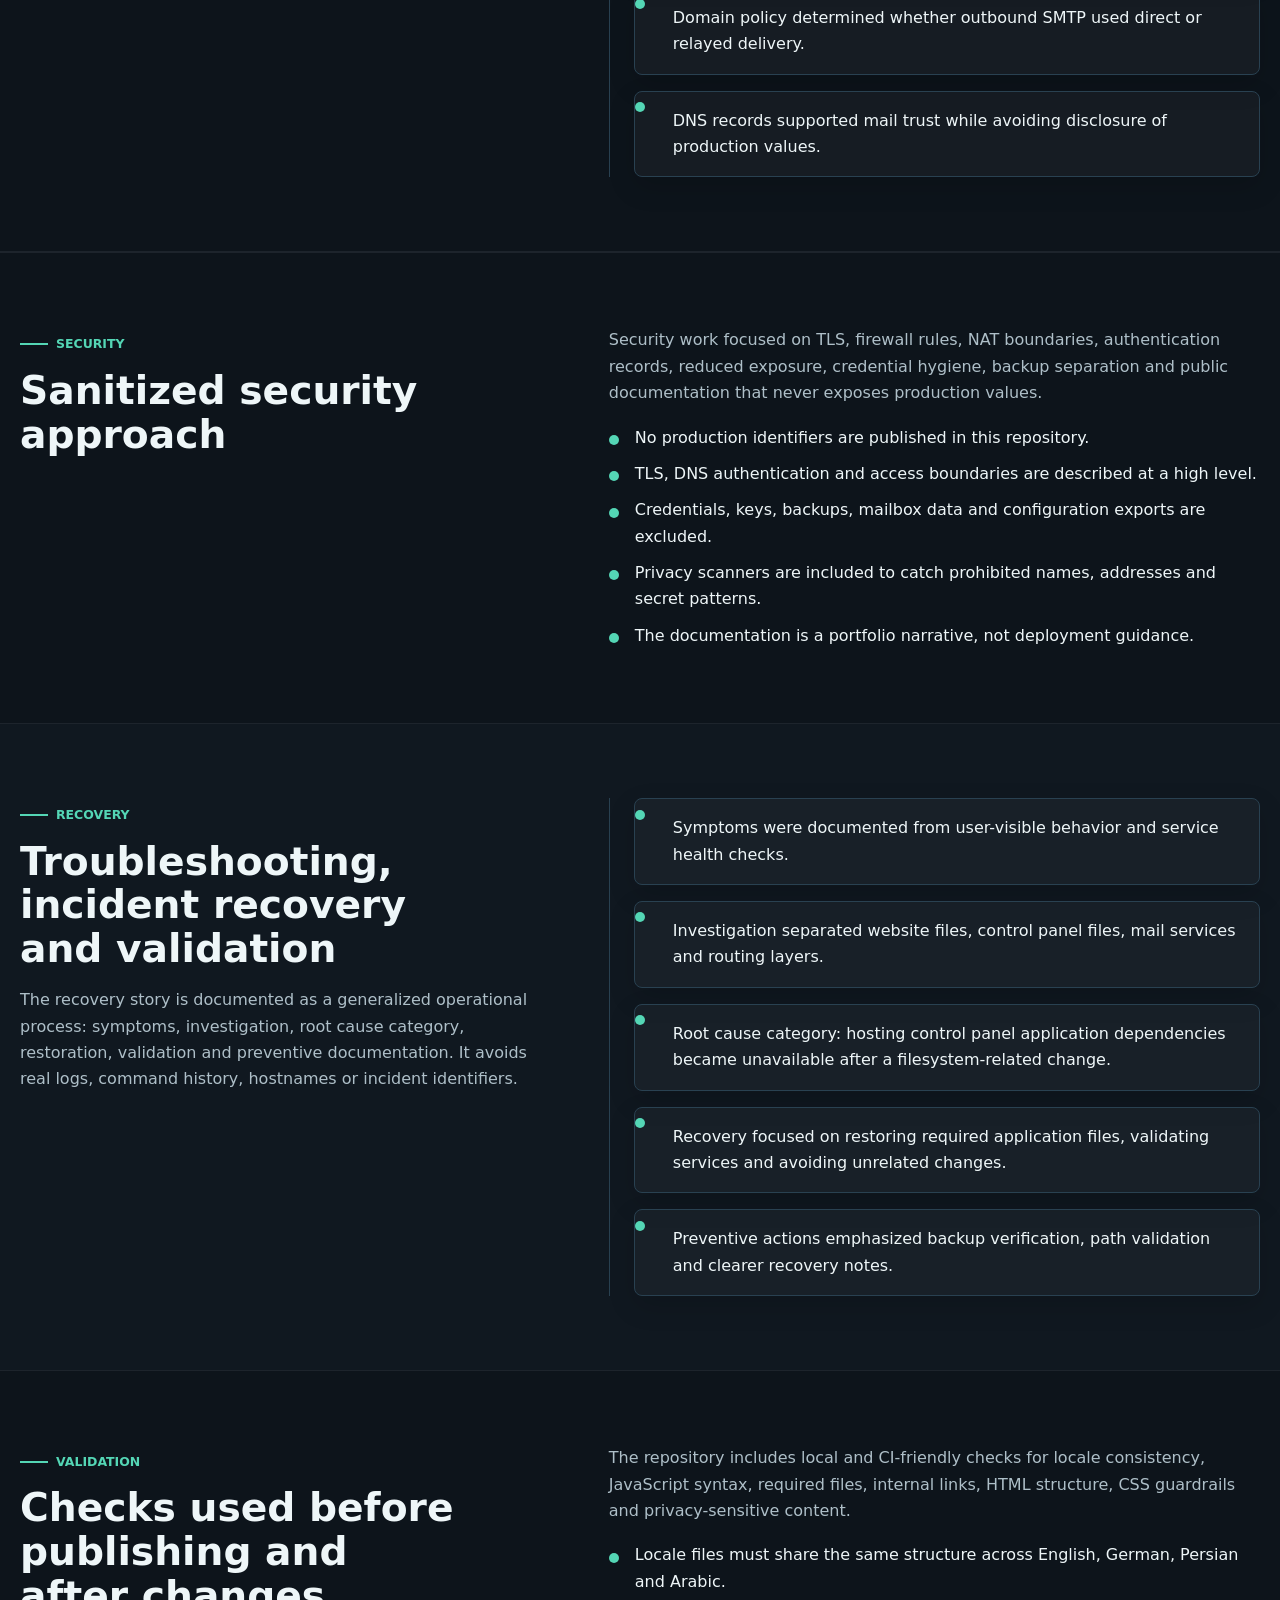
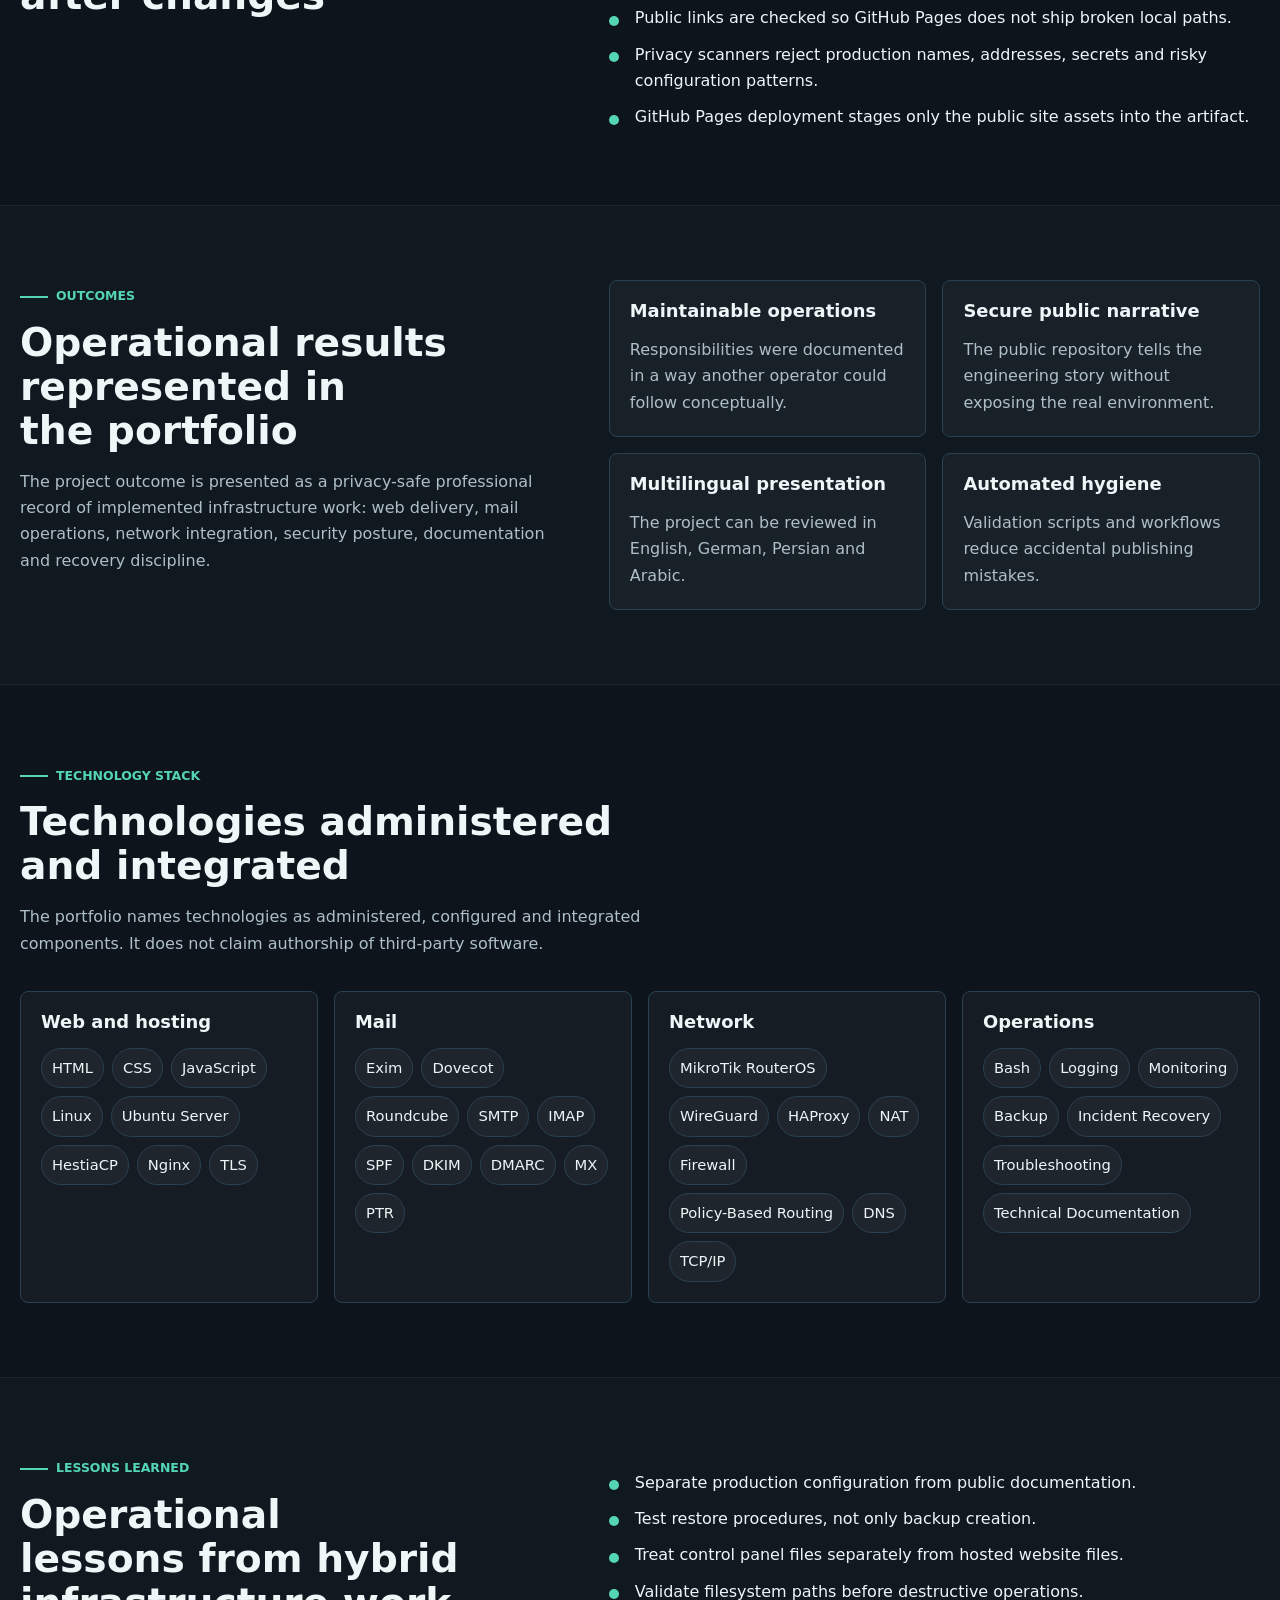
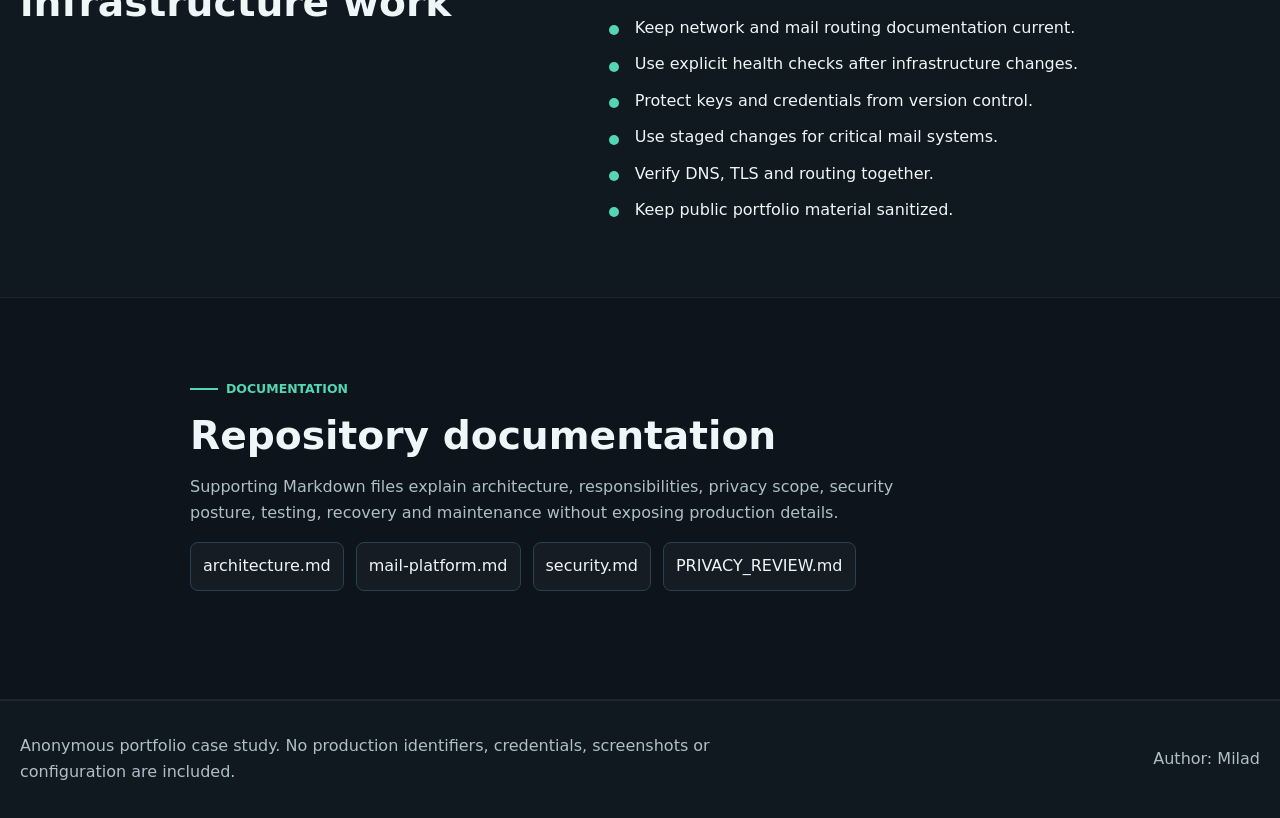
==== commit 823ae589: "feat: complete multilingual infrastructure case study" ====
--- a/index.html
+++ b/index.html
@@ -5,10 +5,15 @@
     <meta name="viewport" content="width=device-width, initial-scale=1">
     <title>Hybrid Corporate Web and Mail Infrastructure | Milad</title>
     <meta name="description" content="An anonymous multilingual infrastructure engineering case study covering Linux hosting, mail services, secure remote access, MikroTik networking and hybrid connectivity.">
+    <link rel="canonical" href="https://miladateight.github.io/hybrid-web-mail-infrastructure/">
     <meta property="og:title" content="Hybrid Corporate Web and Mail Infrastructure | Milad">
     <meta property="og:description" content="An anonymous multilingual infrastructure engineering case study covering Linux hosting, mail services, secure remote access, MikroTik networking and hybrid connectivity.">
     <meta property="og:type" content="website">
+    <meta property="og:url" content="https://miladateight.github.io/hybrid-web-mail-infrastructure/">
+    <meta property="og:site_name" content="Hybrid Corporate Web and Mail Infrastructure">
     <meta name="twitter:card" content="summary_large_image">
+    <meta name="twitter:title" content="Hybrid Corporate Web and Mail Infrastructure | Milad">
+    <meta name="twitter:description" content="An anonymous multilingual infrastructure engineering case study covering Linux hosting, mail services, secure remote access, MikroTik networking and hybrid connectivity.">
     <meta name="theme-color" content="#101820">
     <link rel="icon" href="assets/icons/favicon.svg" type="image/svg+xml">
     <link rel="stylesheet" href="assets/css/styles.css">
@@ -31,12 +36,17 @@
           <a href="#overview" data-i18n="nav.overview">Overview</a>
           <a href="#challenge" data-i18n="nav.challenge">Challenge</a>
           <a href="#role" data-i18n="nav.role">My Role</a>
+          <a href="#implemented" data-i18n="nav.implemented">Implemented</a>
           <a href="#architecture" data-i18n="nav.architecture">Architecture</a>
+          <a href="#decisions" data-i18n="nav.decisions">Decisions</a>
           <a href="#web" data-i18n="nav.web">Web Platform</a>
           <a href="#mail" data-i18n="nav.mail">Mail Platform</a>
           <a href="#connectivity" data-i18n="nav.connectivity">Connectivity</a>
+          <a href="#routing" data-i18n="nav.routing">Routing</a>
           <a href="#security" data-i18n="nav.security">Security</a>
           <a href="#recovery" data-i18n="nav.recovery">Recovery</a>
+          <a href="#validation" data-i18n="nav.validation">Validation</a>
+          <a href="#outcomes" data-i18n="nav.outcomes">Outcomes</a>
           <a href="#stack" data-i18n="nav.stack">Technology Stack</a>
           <a href="#lessons" data-i18n="nav.lessons">Lessons Learned</a>
         </nav>
@@ -58,7 +68,7 @@
             <p class="hero-lead" data-i18n="hero.lead">An anonymous engineering case study covering website delivery, Linux hosting, enterprise mail services, secure remote access and hybrid network integration.</p>
             <div class="hero-actions">
               <a class="button primary" href="#architecture" data-i18n="hero.primaryAction">Explore Architecture</a>
-              <a class="button secondary" href="README.md" data-i18n="hero.secondaryAction">Open Repository README</a>
+              <a class="button secondary" href="https://github.com/miladateight/hybrid-web-mail-infrastructure/blob/main/README.md" target="_blank" rel="noopener noreferrer" data-i18n="hero.secondaryAction">Open Repository README</a>
             </div>
           </div>
           <div class="hero-visual" aria-label="Abstract infrastructure illustration" data-i18n-attr="aria-label:accessibility.heroVisual">
@@ -125,6 +135,34 @@
               <span>MikroTik routing</span>
               <span>Incident recovery</span>
             </div>
+          </div>
+        </div>
+      </section>
+
+      <section id="implemented" class="section muted section-observe">
+        <div class="container split-cards">
+          <div>
+            <p class="section-kicker" data-i18n="sections.implemented.kicker">Implemented Scope</p>
+            <h2 data-i18n="sections.implemented.title">Practical work delivered across the platform</h2>
+            <p data-i18n="sections.implemented.body">The public case study describes completed implementation and administration responsibilities, not a theoretical proposal. Exact production values are intentionally omitted.</p>
+          </div>
+          <div class="card-grid compact" data-cards="implemented.items">
+            <article class="info-card">
+              <h3>Website and hosting</h3>
+              <p>Designed, deployed and maintained the website layer on a Linux hosting stack.</p>
+            </article>
+            <article class="info-card">
+              <h3>Mail services</h3>
+              <p>Configured SMTP, IMAP and webmail services with TLS-aware access paths.</p>
+            </article>
+            <article class="info-card">
+              <h3>Network integration</h3>
+              <p>Integrated public entry, internal routing and encrypted transport concepts.</p>
+            </article>
+            <article class="info-card">
+              <h3>Operations</h3>
+              <p>Documented validation, recovery and privacy-safe portfolio review routines.</p>
+            </article>
           </div>
         </div>
       </section>
@@ -149,6 +187,24 @@
               <span data-i18n="diagram.website">Website</span>
               <span data-i18n="diagram.email">Email</span>
               <span data-i18n="diagram.webmail">Webmail</span>
+            </div>
+          </div>
+        </div>
+      </section>
+
+      <section id="decisions" class="section section-observe">
+        <div class="container two-column">
+          <div>
+            <p class="section-kicker" data-i18n="sections.decisions.kicker">Design Decisions</p>
+            <h2 data-i18n="sections.decisions.title">Why the platform was shaped this way</h2>
+          </div>
+          <div>
+            <p data-i18n="sections.decisions.body">The implementation favored maintainable operational boundaries: public access through controlled edges, mail authentication through DNS records, internal access through routed paths, and public documentation through sanitized abstractions.</p>
+            <div class="check-list" data-list="decisions.items">
+              <div>Use established services instead of custom mail or routing software.</div>
+              <div>Keep public web delivery, mail transport and internal access responsibilities distinct.</div>
+              <div>Document concepts without exposing hostnames, addresses, mailbox data or secrets.</div>
+              <div>Validate changes with repeatable checks before treating the system as healthy.</div>
             </div>
           </div>
         </div>
@@ -229,6 +285,23 @@
         </div>
       </section>
 
+      <section id="routing" class="section muted section-observe">
+        <div class="container split-cards">
+          <div>
+            <p class="section-kicker" data-i18n="sections.routing.kicker">Mail and Network Routing</p>
+            <h2 data-i18n="sections.routing.title">Controlled paths for users, domains and services</h2>
+            <p data-i18n="sections.routing.body">Routing was documented as a set of responsibilities rather than public configuration. The portfolio distinguishes internal access, external access, reverse proxy behavior, relay behavior and domain-specific outbound mail handling.</p>
+          </div>
+          <div class="flow-list" data-flow="routing.flow">
+            <div>Internal users reached services through routed internal paths.</div>
+            <div>External users reached selected services through a controlled public edge.</div>
+            <div>Reverse proxy behavior separated public entry from backend service placement.</div>
+            <div>Domain policy determined whether outbound SMTP used direct or relayed delivery.</div>
+            <div>DNS records supported mail trust while avoiding disclosure of production values.</div>
+          </div>
+        </div>
+      </section>
+
       <section id="security" class="section muted section-observe">
         <div class="container two-column">
           <div>
@@ -261,6 +334,52 @@
             <div>Root cause category: hosting control panel application dependencies became unavailable after a filesystem-related change.</div>
             <div>Recovery focused on restoring required application files, validating services and avoiding unrelated changes.</div>
             <div>Preventive actions emphasized backup verification, path validation and clearer recovery notes.</div>
+          </div>
+        </div>
+      </section>
+
+      <section id="validation" class="section muted section-observe">
+        <div class="container two-column">
+          <div>
+            <p class="section-kicker" data-i18n="sections.validation.kicker">Validation</p>
+            <h2 data-i18n="sections.validation.title">Checks used before publishing and after changes</h2>
+          </div>
+          <div>
+            <p data-i18n="sections.validation.body">The repository includes local and CI-friendly checks for locale consistency, JavaScript syntax, required files, internal links, HTML structure, CSS guardrails and privacy-sensitive content.</p>
+            <div class="check-list" data-list="validation.items">
+              <div>Locale files must share the same structure across English, German, Persian and Arabic.</div>
+              <div>Public links are checked so GitHub Pages does not ship broken local paths.</div>
+              <div>Privacy scanners reject production names, addresses, secrets and risky configuration patterns.</div>
+              <div>GitHub Pages deployment stages only the public site assets into the artifact.</div>
+            </div>
+          </div>
+        </div>
+      </section>
+
+      <section id="outcomes" class="section section-observe">
+        <div class="container split-cards">
+          <div>
+            <p class="section-kicker" data-i18n="sections.outcomes.kicker">Outcomes</p>
+            <h2 data-i18n="sections.outcomes.title">Operational results represented in the portfolio</h2>
+            <p data-i18n="sections.outcomes.body">The project outcome is presented as a privacy-safe professional record of implemented infrastructure work: web delivery, mail operations, network integration, security posture, documentation and recovery discipline.</p>
+          </div>
+          <div class="card-grid compact" data-cards="outcomes.items">
+            <article class="info-card">
+              <h3>Maintainable operations</h3>
+              <p>Responsibilities were documented in a way another operator could follow conceptually.</p>
+            </article>
+            <article class="info-card">
+              <h3>Secure public narrative</h3>
+              <p>The public repository tells the engineering story without exposing the real environment.</p>
+            </article>
+            <article class="info-card">
+              <h3>Multilingual presentation</h3>
+              <p>The project can be reviewed in English, German, Persian and Arabic.</p>
+            </article>
+            <article class="info-card">
+              <h3>Automated hygiene</h3>
+              <p>Validation scripts and workflows reduce accidental publishing mistakes.</p>
+            </article>
           </div>
         </div>
       </section>
@@ -322,10 +441,10 @@
           <h2 data-i18n="sections.docs.title">Repository documentation</h2>
           <p data-i18n="sections.docs.body">Supporting Markdown files explain architecture, responsibilities, privacy scope, security posture, testing, recovery and maintenance without exposing production details.</p>
           <div class="doc-links">
-            <a href="docs/architecture.md">architecture.md</a>
-            <a href="docs/mail-platform.md">mail-platform.md</a>
-            <a href="docs/security.md">security.md</a>
-            <a href="PRIVACY_REVIEW.md">PRIVACY_REVIEW.md</a>
+            <a href="https://github.com/miladateight/hybrid-web-mail-infrastructure/blob/main/docs/architecture.md" target="_blank" rel="noopener noreferrer">architecture.md</a>
+            <a href="https://github.com/miladateight/hybrid-web-mail-infrastructure/blob/main/docs/mail-platform.md" target="_blank" rel="noopener noreferrer">mail-platform.md</a>
+            <a href="https://github.com/miladateight/hybrid-web-mail-infrastructure/blob/main/docs/security.md" target="_blank" rel="noopener noreferrer">security.md</a>
+            <a href="https://github.com/miladateight/hybrid-web-mail-infrastructure/blob/main/PRIVACY_REVIEW.md" target="_blank" rel="noopener noreferrer">PRIVACY_REVIEW.md</a>
           </div>
         </div>
       </section>
--- a/assets/css/styles.css
+++ b/assets/css/styles.css
@@ -234,12 +234,12 @@
 }
 
 h1 {
-  font-size: clamp(2.7rem, 7vw, 5.8rem);
+  font-size: clamp(2.7rem, 4.8rem, 5.8rem);
   max-width: 900px;
 }
 
 h2 {
-  font-size: clamp(1.85rem, 3.1vw, 3rem);
+  font-size: clamp(1.85rem, 2.45rem, 3rem);
 }
 
 h3 {
@@ -254,7 +254,7 @@
 }
 
 .hero-lead {
-  font-size: clamp(1.08rem, 2vw, 1.35rem);
+  font-size: clamp(1.08rem, 1.2rem, 1.35rem);
   max-width: 760px;
 }
 
@@ -670,6 +670,14 @@
     padding-block: 44px 30px;
   }
 
+  h1 {
+    font-size: 2.55rem;
+  }
+
+  h2 {
+    font-size: 1.9rem;
+  }
+
   .section {
     padding-block: 54px;
   }
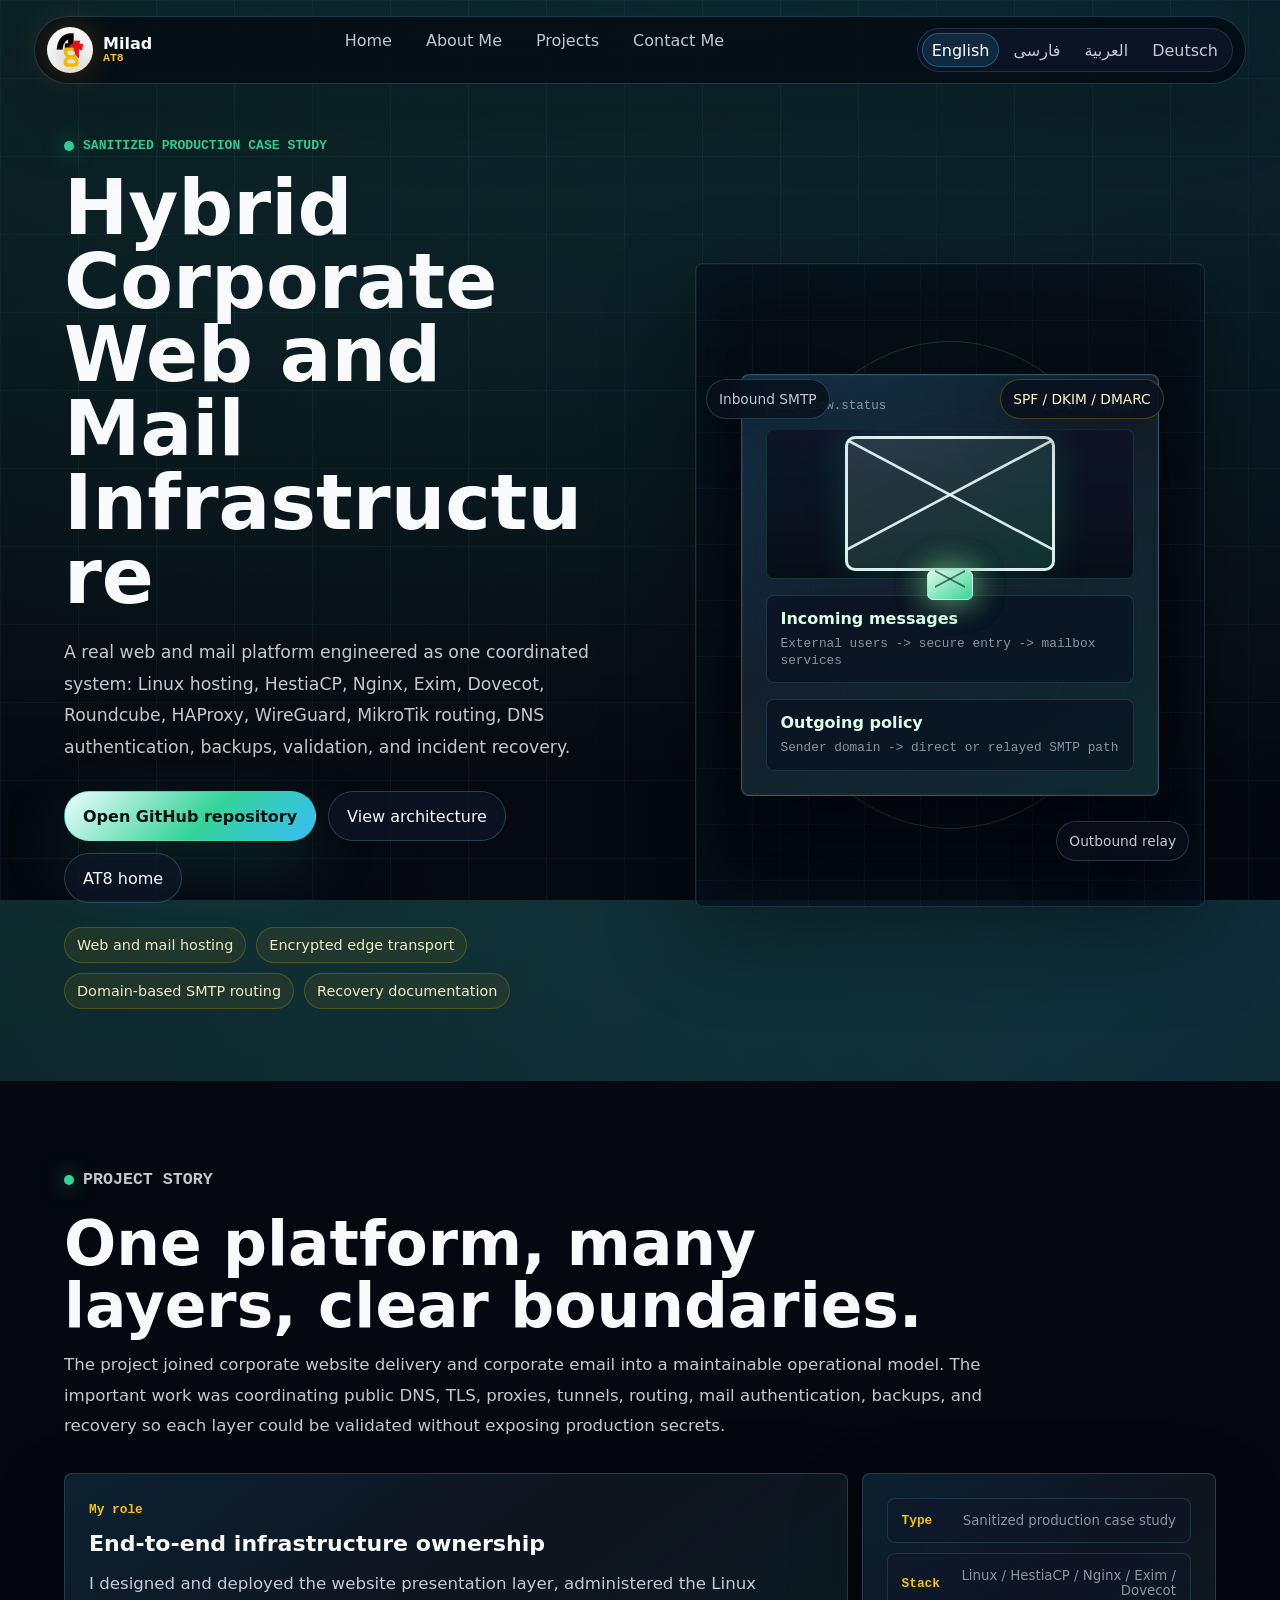
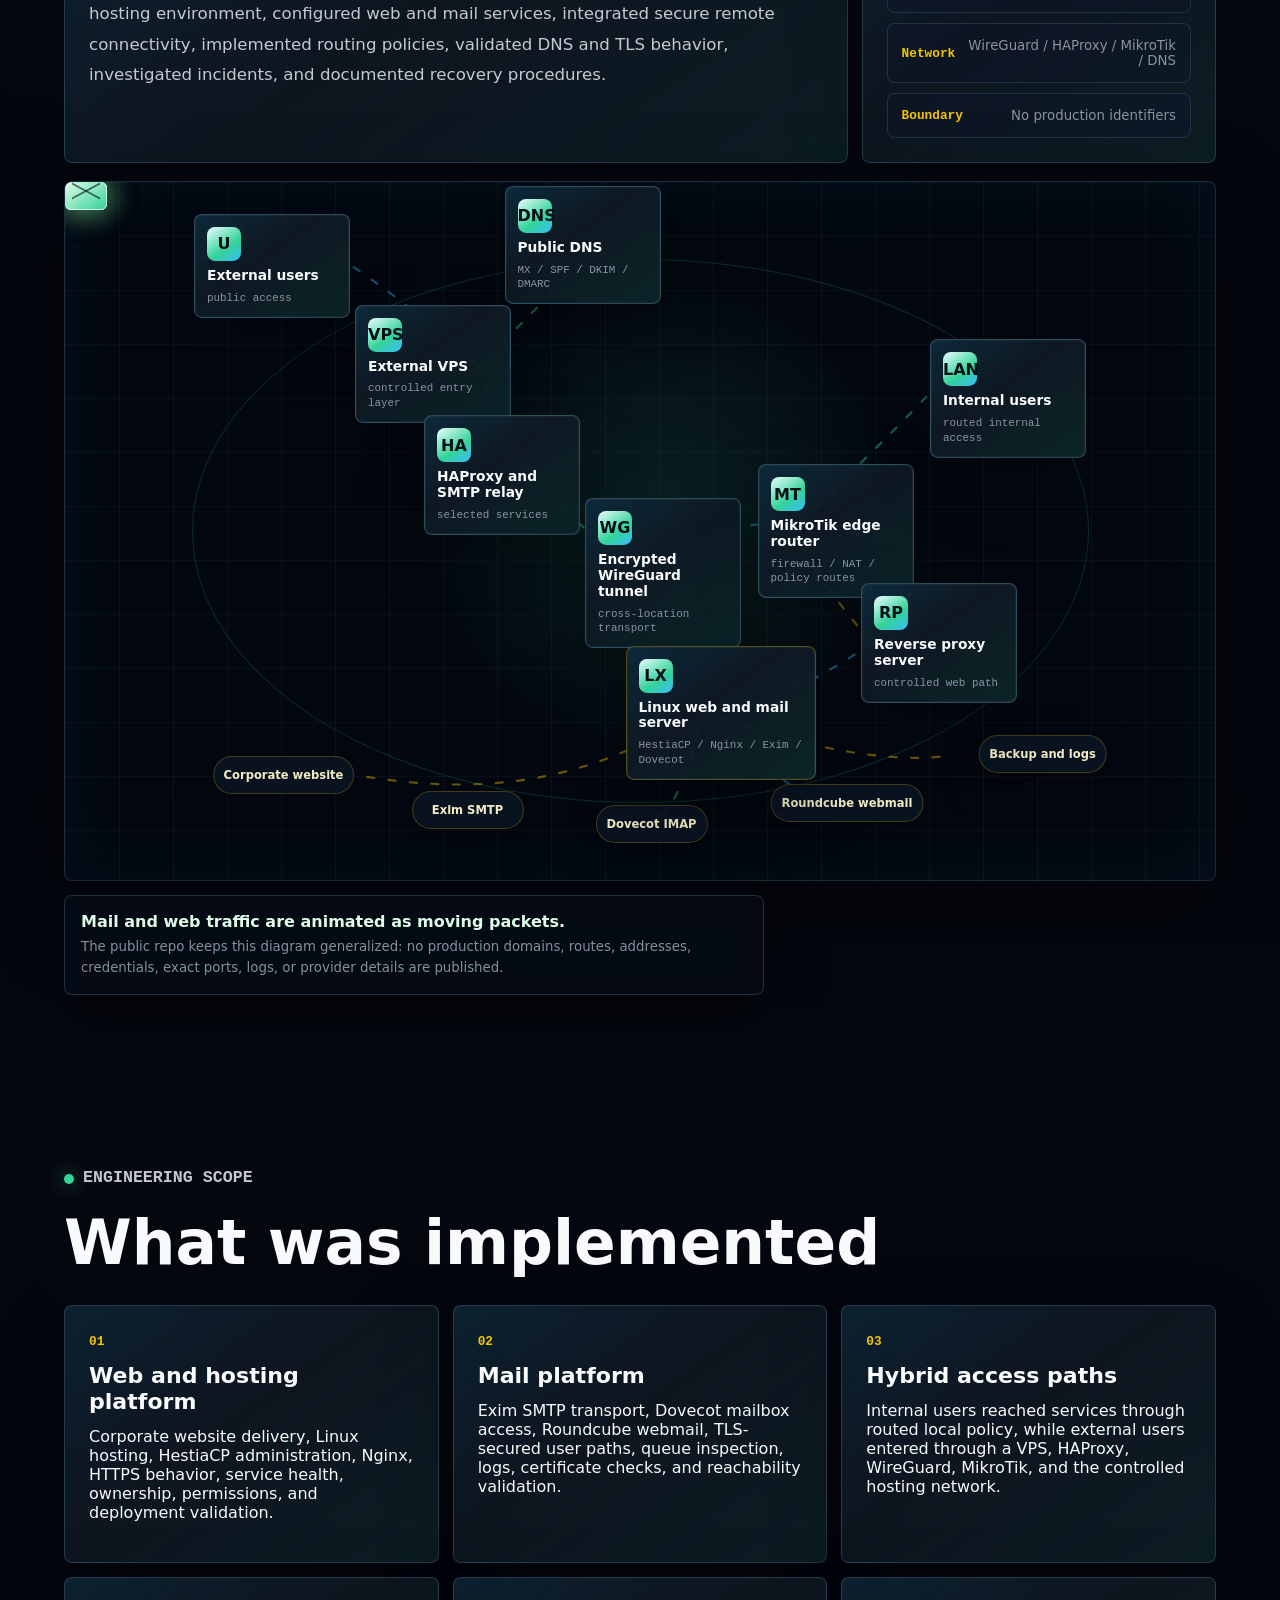
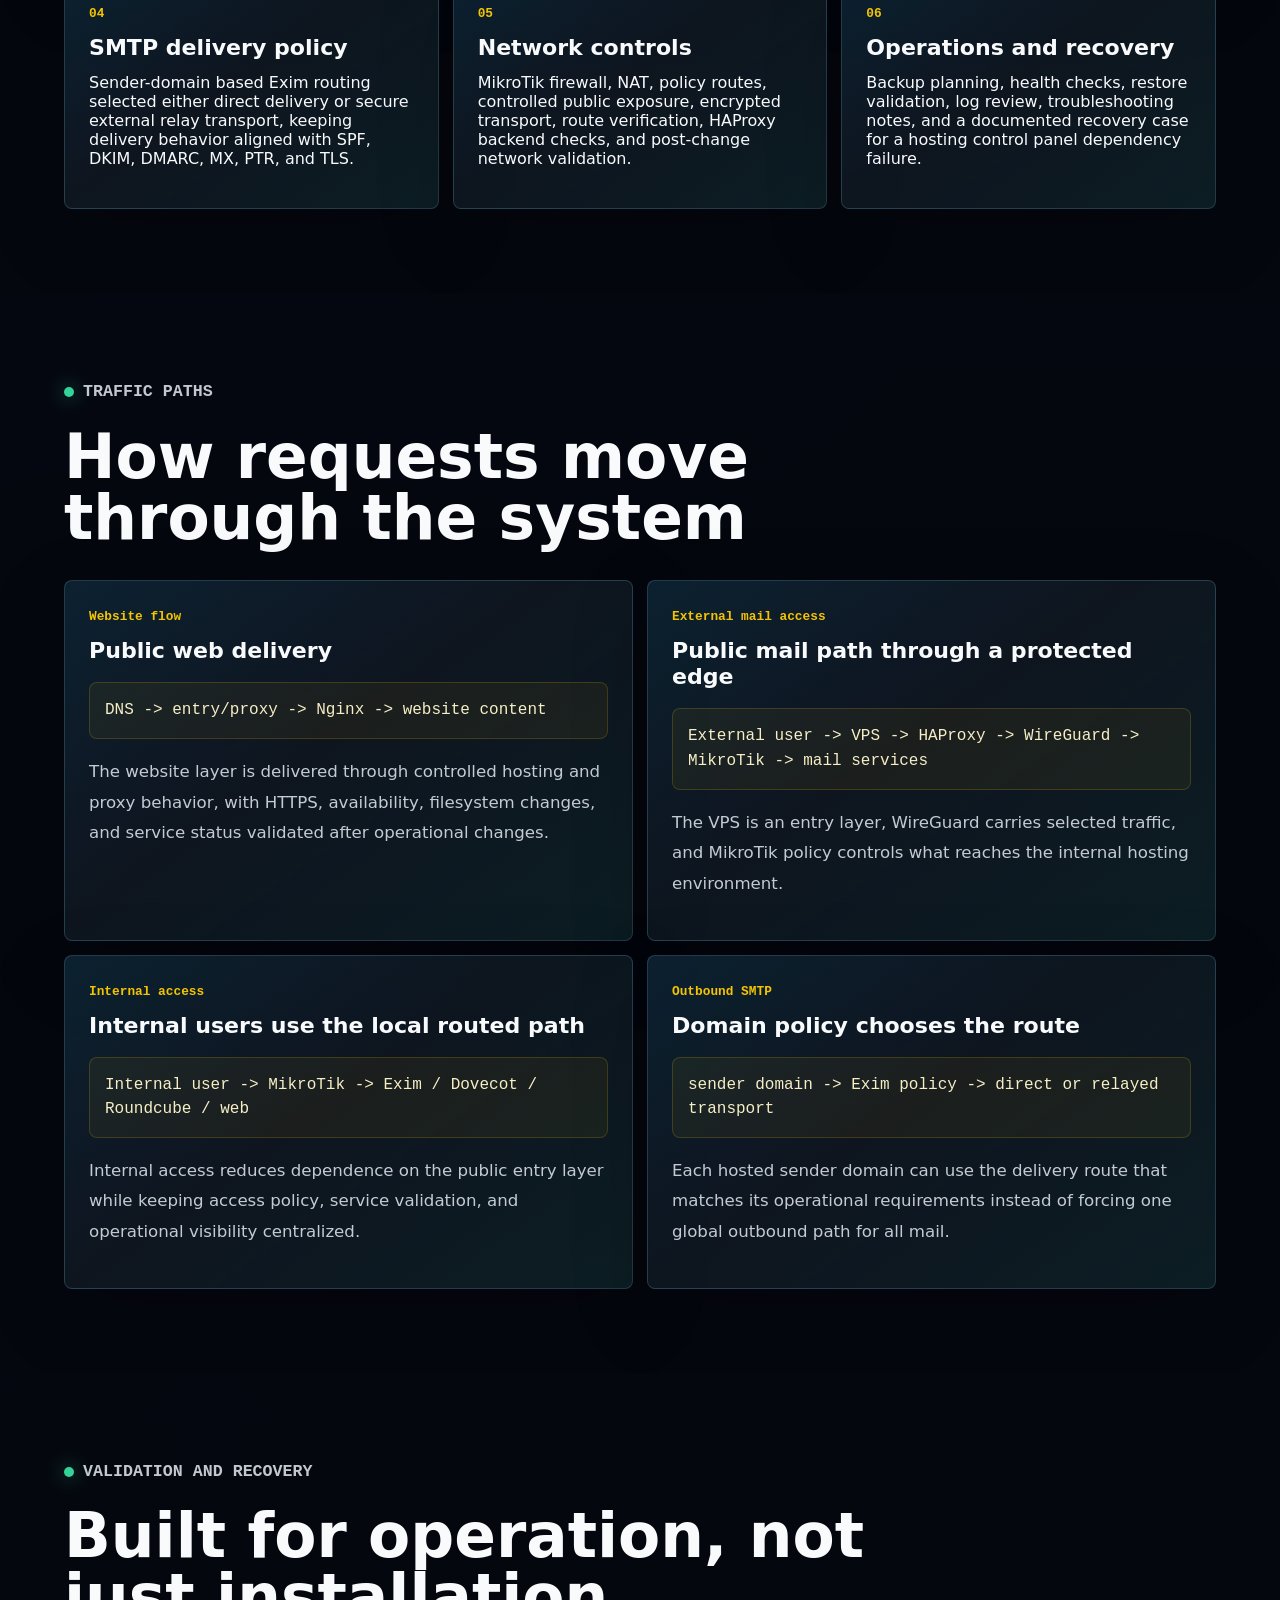
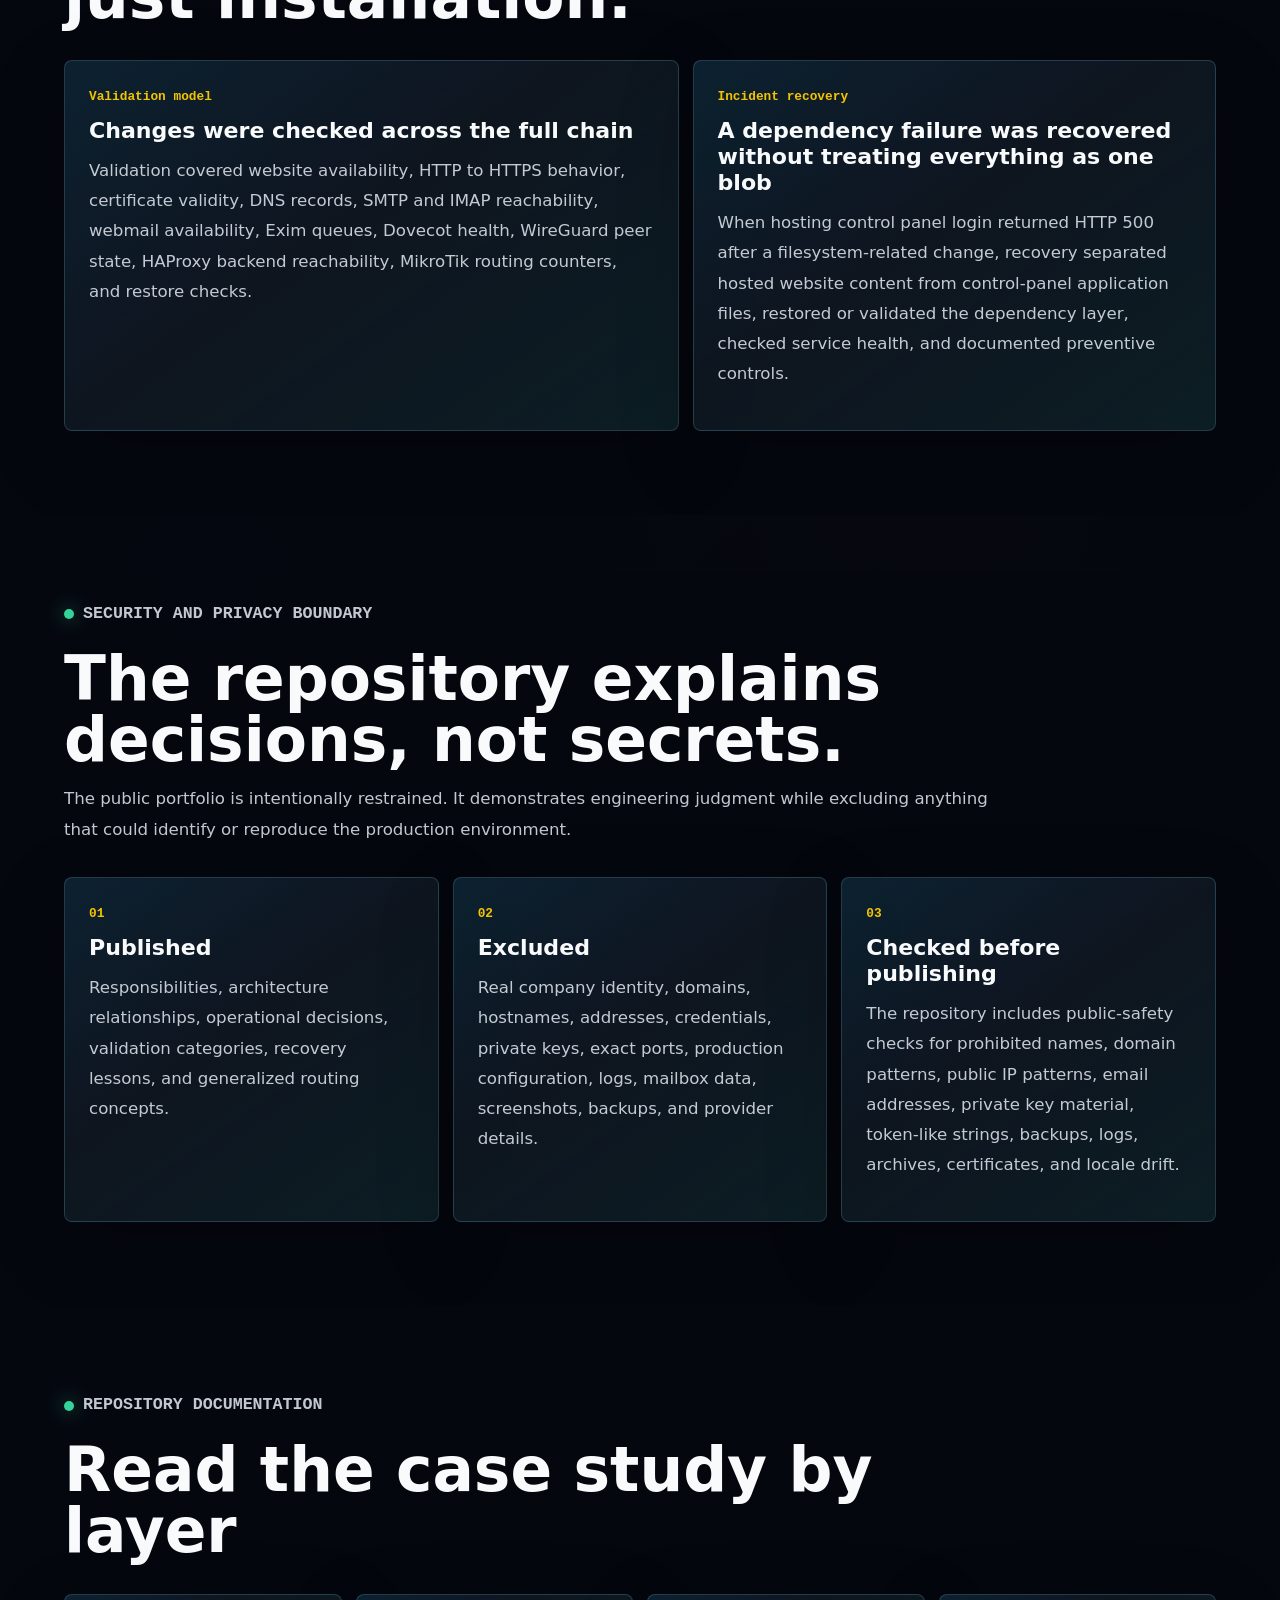
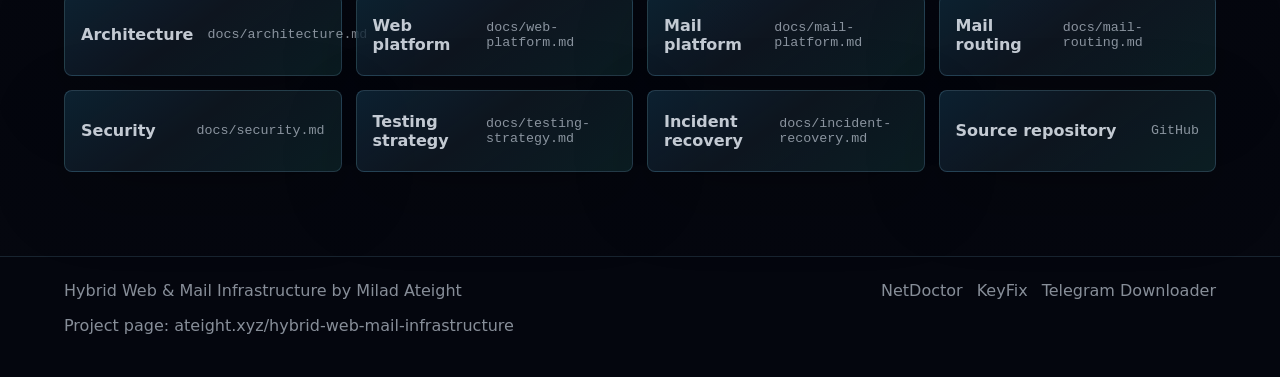
==== commit 7e73b5aa: "Port project page to the canonical AT8 template with full 4-language coverage" ====
--- a/index.html
+++ b/index.html
@@ -1,469 +1,783 @@
 <!doctype html>
 <html lang="en" dir="ltr">
   <head>
-    <meta charset="utf-8">
-    <meta name="viewport" content="width=device-width, initial-scale=1">
-    <title>Hybrid Corporate Web and Mail Infrastructure | Milad</title>
-    <meta name="description" content="An anonymous multilingual infrastructure engineering case study covering Linux hosting, mail services, secure remote access, MikroTik networking and hybrid connectivity.">
-    <link rel="canonical" href="https://miladateight.github.io/hybrid-web-mail-infrastructure/">
-    <meta property="og:title" content="Hybrid Corporate Web and Mail Infrastructure | Milad">
-    <meta property="og:description" content="An anonymous multilingual infrastructure engineering case study covering Linux hosting, mail services, secure remote access, MikroTik networking and hybrid connectivity.">
-    <meta property="og:type" content="website">
-    <meta property="og:url" content="https://miladateight.github.io/hybrid-web-mail-infrastructure/">
-    <meta property="og:site_name" content="Hybrid Corporate Web and Mail Infrastructure">
-    <meta name="twitter:card" content="summary_large_image">
-    <meta name="twitter:title" content="Hybrid Corporate Web and Mail Infrastructure | Milad">
-    <meta name="twitter:description" content="An anonymous multilingual infrastructure engineering case study covering Linux hosting, mail services, secure remote access, MikroTik networking and hybrid connectivity.">
-    <meta name="theme-color" content="#101820">
-    <link rel="icon" href="assets/icons/favicon.svg" type="image/svg+xml">
-    <link rel="stylesheet" href="assets/css/styles.css">
+    <meta charset="utf-8" />
+    <meta name="viewport" content="width=device-width, initial-scale=1" />
+    <meta name="theme-color" content="#05070f" />
+    <meta name="description" content="Hybrid Corporate Web and Mail Infrastructure case study by Milad Ateight." />
+    <link rel="icon" type="image/png" href="./at8-logo.png" />
+    <link rel="apple-touch-icon" href="./at8-logo.png" />
+    <title>Hybrid Web & Mail Infrastructure | AT8</title>
+    <style>
+      :root {
+        color-scheme: dark;
+        --bg: #05070f;
+        --bg2: #08121c;
+        --panel: rgba(9, 18, 30, 0.78);
+        --panel2: rgba(12, 25, 40, 0.92);
+        --line: rgba(148, 221, 255, 0.18);
+        --line2: rgba(56, 189, 248, 0.42);
+        --text: #f8fafc;
+        --soft: rgba(226, 232, 240, 0.86);
+        --muted: rgba(203, 213, 225, 0.66);
+        --cyan: #38bdf8;
+        --green: #34d399;
+        --gold: #f5c400;
+        --red: #ef4444;
+        --shadow: 0 28px 88px rgba(0, 0, 0, 0.38);
+        --brand-gold: #f5c400;
+        --brand-red: #ef1111;
+        font-family: Inter, ui-sans-serif, system-ui, -apple-system, BlinkMacSystemFont, "Segoe UI", sans-serif;
+      }
+
+      * { box-sizing: border-box; }
+      html { scroll-behavior: smooth; }
+      body {
+        margin: 0;
+        min-width: 320px;
+        min-height: 100vh;
+        overflow-x: hidden;
+        color: var(--text);
+        background:
+          radial-gradient(circle at 12% 8%, rgba(52, 211, 153, 0.15), transparent 30%),
+          radial-gradient(circle at 88% 12%, rgba(56, 189, 248, 0.14), transparent 31%),
+          radial-gradient(circle at 72% 78%, rgba(245, 196, 0, 0.08), transparent 30%),
+          linear-gradient(140deg, #05070f 0%, #08121c 46%, #05070f 100%);
+      }
+      a { color: inherit; text-decoration: none; }
+      button { border: 0; font: inherit; }
+      h1, h2, h3, p { margin-top: 0; }
+      .page { position: relative; isolation: isolate; }
+      .grid-field {
+        position: fixed;
+        inset: 0;
+        z-index: -2;
+        pointer-events: none;
+        background:
+          linear-gradient(90deg, rgba(148, 221, 255, 0.052) 1px, transparent 1px),
+          linear-gradient(rgba(148, 221, 255, 0.04) 1px, transparent 1px),
+          linear-gradient(180deg, transparent 0, rgba(5, 7, 15, 0.96) 88%);
+        background-size: 78px 78px, 78px 78px, auto;
+        animation: gridDrift 24s ease-in-out infinite alternate;
+      }
+
+      .topbar {
+        position: fixed;
+        top: 16px;
+        left: clamp(14px, 3vw, 34px);
+        right: clamp(14px, 3vw, 34px);
+        z-index: 30;
+        display: grid;
+        grid-template-columns: auto 1fr auto;
+        align-items: center;
+        gap: 18px;
+        padding: 10px 12px;
+        border: 1px solid rgba(125, 211, 252, 0.2);
+        border-radius: 999px;
+        background: rgba(2, 8, 18, 0.76);
+        box-shadow: 0 22px 72px rgba(0, 0, 0, 0.34), 0 0 46px rgba(56, 189, 248, 0.08);
+        backdrop-filter: blur(20px);
+        direction: ltr;
+      }
+      .brand, .nav, .lang-switch, .actions, .eyebrow, .signals, .metric, .flow-row, .doc-link { display: flex; align-items: center; }
+      .brand { gap: 10px; font-weight: 800; justify-self: start; min-width: 0; }
+      .brand-mark {
+        display: grid;
+        place-items: center;
+        width: 46px;
+        height: 46px;
+        aspect-ratio: 1;
+        padding: 4px;
+        border-radius: 50%;
+        background:
+          radial-gradient(circle at 40% 28%, rgba(255, 255, 255, 0.96), rgba(255, 255, 255, 0.74) 58%, rgba(245, 196, 0, 0.2)),
+          rgba(255, 255, 255, 0.9);
+        box-shadow: 0 0 34px rgba(245, 196, 0, 0.22), 0 0 44px rgba(239, 17, 17, 0.08);
+        overflow: hidden;
+      }
+      .brand-mark img { width: 100%; height: 100%; object-fit: contain; filter: drop-shadow(0 8px 10px rgba(0, 0, 0, 0.24)); }
+      .brand-text { display: grid; gap: 0; line-height: 1.08; }
+      .brand-text strong { font-size: 1rem; }
+      .brand-text small { color: var(--brand-gold); font-family: "Cascadia Code", Consolas, monospace; font-size: 0.72rem; font-weight: 800; }
+      .header-tools { display: contents; }
+      .nav { gap: 8px; justify-content: center; }
+      .nav a {
+        min-height: 38px;
+        padding: 0 13px;
+        border-radius: 999px;
+        color: var(--soft);
+        transition: background 180ms ease, color 180ms ease;
+      }
+      .nav a:hover { color: white; background: rgba(34, 211, 238, 0.12); }
+      .lang-switch { gap: 4px; min-width: 0; padding: 4px; border: 1px solid rgba(125, 211, 252, 0.16); border-radius: 999px; background: rgba(15, 23, 42, 0.74); direction: ltr; }
+      .lang-switch button { min-height: 34px; padding: 0 10px; border: 0; border-radius: 999px; color: var(--soft); background: transparent; cursor: pointer; text-align: center; }
+      .lang-switch button.active, .lang-switch button:hover { color: white; background: rgba(56, 189, 248, 0.12); }
+      .lang-switch button.active { box-shadow: inset 0 0 0 1px rgba(56, 189, 248, 0.34); }
+
+      .hero {
+        display: grid;
+        grid-template-columns: minmax(0, 0.92fr) minmax(440px, 0.88fr);
+        align-items: center;
+        gap: clamp(34px, 5vw, 82px);
+        min-height: 100svh;
+        padding: 138px clamp(20px, 5vw, 82px) 72px;
+        overflow-x: clip;
+      }
+      .eyebrow {
+        gap: 9px;
+        margin-bottom: 18px;
+        color: var(--green);
+        font-family: "Cascadia Code", Consolas, monospace;
+        font-size: 0.82rem;
+        font-weight: 900;
+        letter-spacing: 0;
+        text-transform: uppercase;
+      }
+      .eyebrow::before { width: 10px; height: 10px; border-radius: 50%; background: var(--green); box-shadow: 0 0 20px rgba(52,211,153,0.7); content: ""; }
+      h1 { max-width: 900px; margin-bottom: 24px; font-size: clamp(2.45rem, 6vw, 6.35rem); line-height: 0.96; letter-spacing: 0; overflow-wrap: break-word; }
+      .hero-lead { max-width: 810px; color: var(--soft); font-size: clamp(1.05rem, 1.35vw, 1.24rem); line-height: 1.82; }
+      .actions { flex-wrap: wrap; gap: 12px; margin-top: 28px; }
+      .button {
+        display: inline-flex;
+        align-items: center;
+        justify-content: center;
+        gap: 9px;
+        min-height: 50px;
+        padding: 0 18px;
+        border: 1px solid rgba(148,221,255,0.22);
+        border-radius: 999px;
+        color: var(--text);
+        background: rgba(15,23,42,0.66);
+        overflow: hidden;
+        transition: transform 180ms ease, border-color 180ms ease;
+      }
+      .button:hover, .doc-link:hover { transform: translateY(-2px); border-color: var(--line2); }
+      .button.primary { border-color: rgba(52,211,153,0.44); color: #03110d; background: linear-gradient(135deg, #ecfeff, var(--green) 56%, var(--cyan)); box-shadow: 0 24px 72px rgba(52,211,153,0.18); font-weight: 900; }
+      .signals { flex-wrap: wrap; gap: 10px; margin-top: 24px; }
+      .signals span { display: inline-flex; align-items: center; min-height: 36px; padding: 0 12px; border: 1px solid rgba(245,196,0,0.22); border-radius: 999px; color: rgba(255,247,204,0.94); background: rgba(245,196,0,0.07); font-size: 0.9rem; }
+
+      .hero-stage { position: relative; min-height: clamp(560px, 60vw, 740px); perspective: 1300px; }
+      .mail-stage {
+        position: absolute;
+        inset: 8% 2% 5%;
+        display: grid;
+        place-items: center;
+        border: 1px solid rgba(148,221,255,0.16);
+        border-radius: 8px;
+        background:
+          radial-gradient(circle at 50% 44%, rgba(52,211,153,0.15), transparent 33%),
+          linear-gradient(90deg, rgba(148,221,255,0.045) 1px, transparent 1px),
+          linear-gradient(rgba(148,221,255,0.035) 1px, transparent 1px),
+          rgba(4,10,18,0.76);
+        background-size: auto, 56px 56px, 56px 56px, auto;
+        box-shadow: var(--shadow), inset 0 0 72px rgba(56,189,248,0.055);
+        overflow: hidden;
+      }
+      .mail-orbit { position: absolute; inset: 12%; border: 1px solid rgba(52,211,153,0.22); border-radius: 50%; animation: orbitSpin 18s linear infinite; }
+      .mail-orbit:nth-child(2) { inset: 23%; border-color: rgba(245,196,0,0.24); animation-duration: 13s; animation-direction: reverse; }
+      .mail-lane { position: absolute; left: 8%; right: 8%; height: 1px; background: linear-gradient(90deg, transparent, rgba(56,189,248,0.45), transparent); }
+      .lane-one { top: 35%; } .lane-two { top: 50%; } .lane-three { top: 65%; }
+      .mail-core {
+        position: relative;
+        z-index: 4;
+        display: grid;
+        gap: 16px;
+        width: min(440px, 82%);
+        min-height: 344px;
+        padding: 24px;
+        border: 1px solid rgba(148,221,255,0.26);
+        border-radius: 8px;
+        background: linear-gradient(145deg, rgba(56,189,248,0.16), rgba(255,255,255,0.035) 44%, rgba(52,211,153,0.1)), var(--panel2);
+        box-shadow: 0 34px 100px rgba(0,0,0,0.38), inset 0 0 0 1px rgba(255,255,255,0.045);
+        animation: mailCoreFloat 7.5s ease-in-out infinite;
+      }
+      .mail-core-top { display: flex; align-items: center; justify-content: space-between; gap: 14px; color: var(--muted); font-family: "Cascadia Code", Consolas, monospace; font-size: 0.78rem; }
+      .mail-icon { display: grid; place-items: center; min-height: 150px; border: 1px solid rgba(52,211,153,0.18); border-radius: 8px; background: linear-gradient(180deg, rgba(15,23,42,0.7), rgba(5,12,21,0.88)), rgba(15,23,42,0.62); overflow: hidden; }
+      .mail-envelope { position: relative; width: min(210px, 64%); aspect-ratio: 1.55; border: 3px solid rgba(236,254,255,0.92); border-radius: 10px; background: linear-gradient(145deg, rgba(236,254,255,0.14), rgba(52,211,153,0.18)); box-shadow: 0 0 42px rgba(52,211,153,0.16); }
+      .mail-envelope::before, .mail-envelope::after { position: absolute; inset: 0; border-top: 3px solid rgba(236,254,255,0.9); content: ""; }
+      .mail-envelope::before { transform: skewY(28deg); transform-origin: left top; }
+      .mail-envelope::after { transform: skewY(-28deg); transform-origin: right top; }
+      .mail-slot { display: grid; gap: 7px; padding: 13px; border: 1px solid rgba(148,221,255,0.14); border-radius: 8px; background: rgba(2,6,23,0.42); }
+      .mail-slot strong { color: #dcfce7; }
+      .mail-slot span { color: var(--muted); font-family: "Cascadia Code", Consolas, monospace; font-size: 0.8rem; line-height: 1.35; overflow-wrap: anywhere; }
+      .mail-chip { position: absolute; z-index: 6; display: inline-flex; align-items: center; min-height: 40px; padding: 0 12px; border: 1px solid rgba(148,221,255,0.2); border-radius: 999px; color: var(--soft); background: rgba(8,16,28,0.84); box-shadow: 0 18px 52px rgba(0,0,0,0.26); backdrop-filter: blur(16px); font-size: 0.86rem; animation: mailChipFloat 6s ease-in-out infinite; }
+      .mail-chip-in { top: 18%; left: 2%; }
+      .mail-chip-out { right: 3%; bottom: 7%; animation-delay: -2.4s; }
+      .mail-chip-auth { right: 8%; top: 18%; color: #fff7cc; border-color: rgba(245,196,0,0.26); animation-delay: -4s; }
+      .mail-message { position: absolute; z-index: 8; width: 46px; height: 30px; border: 1px solid rgba(255,255,255,0.42); border-radius: 7px; background: linear-gradient(145deg, #fff7cc, var(--gold)); box-shadow: 0 0 32px rgba(245,196,0,0.42); animation: incomingMail 5.8s linear infinite; }
+      .mail-message::before, .mail-message::after { position: absolute; inset: 7px 7px auto; height: 13px; border-top: 2px solid rgba(4,16,24,0.56); content: ""; }
+      .mail-message::before { transform: skewY(28deg); }
+      .mail-message::after { transform: skewY(-28deg); }
+      .mail-message-two { background: linear-gradient(145deg, #ecfeff, var(--cyan)); box-shadow: 0 0 32px rgba(56,189,248,0.38); animation-name: outgoingMail; animation-delay: -1.8s; }
+      .mail-message-three { background: linear-gradient(145deg, #dcfce7, var(--green)); box-shadow: 0 0 32px rgba(52,211,153,0.38); animation-delay: -3.6s; }
+
+      .section { position: relative; z-index: 1; padding: 84px clamp(20px, 5vw, 82px); background: linear-gradient(180deg, rgba(5,7,15,0.96), rgba(5,7,15,0.99)), radial-gradient(circle at 16% 10%, rgba(56,189,248,0.065), transparent 26%); }
+      .section-heading { max-width: 940px; margin-bottom: 32px; }
+      h2 { margin-bottom: 14px; font-size: clamp(2.15rem, 4.8vw, 5.1rem); line-height: 1; letter-spacing: 0; }
+      .section-heading p, .story-panel p, .flow-card p, .boundary-card p, .recovery-card p { color: var(--soft); font-size: 1.04rem; line-height: 1.82; }
+      .story-grid, .scope-grid, .path-grid, .boundary-grid, .docs-grid { display: grid; gap: 14px; }
+      .story-grid { grid-template-columns: minmax(0, 0.84fr) minmax(300px, 0.38fr); }
+      .scope-grid, .boundary-grid { grid-template-columns: repeat(3, minmax(0, 1fr)); }
+      .path-grid { grid-template-columns: repeat(2, minmax(0, 1fr)); }
+      .docs-grid { grid-template-columns: repeat(4, minmax(0, 1fr)); }
+      .story-panel, .scope-card, .flow-card, .boundary-card, .recovery-card, .doc-link { border: 1px solid rgba(148,221,255,0.18); border-radius: 8px; background: linear-gradient(145deg, rgba(56,189,248,0.1), rgba(255,255,255,0.025) 45%, rgba(52,211,153,0.075)), var(--panel); box-shadow: 0 24px 76px rgba(0,0,0,0.24); }
+      .story-panel, .scope-card, .flow-card, .boundary-card, .recovery-card { padding: 24px; }
+      .scope-card, .flow-card, .boundary-card, .recovery-card { min-height: 230px; }
+      .story-panel strong, .scope-card span, .flow-card span, .boundary-card span, .recovery-card span { color: var(--gold); font-family: "Cascadia Code", Consolas, monospace; font-size: 0.8rem; font-weight: 900; }
+      .story-panel h3, .scope-card h3, .flow-card h3, .boundary-card h3, .recovery-card h3 { margin: 14px 0 12px; font-size: 1.38rem; line-height: 1.18; }
+      .metric-list { display: grid; gap: 10px; }
+      .metric { justify-content: space-between; gap: 12px; padding: 14px; border: 1px solid rgba(148,221,255,0.14); border-radius: 8px; background: rgba(15,23,42,0.46); }
+      .metric small { color: var(--muted); text-align: right; }
+
+      .architecture-stage { display: grid; gap: 14px; margin-top: 18px; }
+      .system-map { position: relative; min-height: 700px; border: 1px solid rgba(148,221,255,0.16); border-radius: 8px; background: radial-gradient(circle at 52% 48%, rgba(52,211,153,0.13), transparent 34%), linear-gradient(90deg, rgba(148,221,255,0.042) 1px, transparent 1px), linear-gradient(rgba(148,221,255,0.035) 1px, transparent 1px), rgba(4,10,18,0.74); background-size: auto, 54px 54px, 54px 54px, auto; box-shadow: var(--shadow), inset 0 0 64px rgba(56,189,248,0.055); overflow: hidden; }
+      .map-floor { position: absolute; inset: 11%; border: 1px solid rgba(52,211,153,0.18); border-radius: 50%; }
+      .route-lines { position: absolute; inset: 0; width: 100%; height: 100%; fill: none; stroke-linecap: round; }
+      .route-lines path { stroke: rgba(56,189,248,0.42); stroke-width: 2.4; stroke-dasharray: 8 16; animation: dashFlow 9s linear infinite; }
+      .route-lines path:nth-child(2n) { stroke: rgba(52,211,153,0.44); animation-duration: 7s; }
+      .route-lines path:nth-child(3n) { stroke: rgba(245,196,0,0.42); animation-duration: 11s; }
+      .node { position: absolute; z-index: 5; display: grid; gap: 7px; width: 156px; min-height: 78px; padding: 12px; border: 1px solid rgba(148,221,255,0.24); border-radius: 8px; background: linear-gradient(145deg, rgba(56,189,248,0.14), rgba(255,255,255,0.035) 42%, rgba(52,211,153,0.1)), rgba(6,17,28,0.94); box-shadow: 0 24px 62px rgba(0,0,0,0.3), inset 0 0 0 1px rgba(255,255,255,0.045); transform: translate(-50%, -50%); animation: nodeFloat 7.4s ease-in-out infinite; }
+      .node::before { display: grid; place-items: center; width: 34px; height: 34px; border-radius: 8px; color: #041018; background: linear-gradient(145deg, #ecfeff, var(--green) 60%, var(--cyan)); font-weight: 900; content: attr(data-code); }
+      .node strong { font-size: 0.86rem; line-height: 1.16; }
+      .node small { color: var(--muted); font-family: "Cascadia Code", Consolas, monospace; font-size: 0.68rem; line-height: 1.3; }
+      .node-public { left: 18%; top: 12%; } .node-dns { left: 45%; top: 9%; animation-delay: -1s; } .node-vps { left: 32%; top: 26%; animation-delay: -1.8s; } .node-haproxy { left: 38%; top: 42%; animation-delay: -2.6s; } .node-tunnel { left: 52%; top: 56%; animation-delay: -3.2s; } .node-router { left: 67%; top: 50%; animation-delay: -4s; } .node-proxy { left: 76%; top: 66%; animation-delay: -4.6s; } .node-server { left: 57%; top: 76%; width: 190px; border-color: rgba(245,196,0,0.3); animation-delay: -5.2s; } .node-internal { left: 82%; top: 31%; animation-delay: -6s; }
+      .service { position: absolute; z-index: 4; display: inline-flex; align-items: center; justify-content: center; min-width: 112px; min-height: 38px; padding: 0 10px; border: 1px solid rgba(245,196,0,0.24); border-radius: 999px; color: rgba(255,247,204,0.95); background: rgba(11,22,35,0.9); box-shadow: 0 16px 42px rgba(0,0,0,0.26); font-size: 0.72rem; font-weight: 800; transform: translate(-50%, -50%); animation: servicePulse 6s ease-in-out infinite; }
+      .service-web { left: 19%; top: 85%; } .service-smtp { left: 35%; top: 90%; animation-delay: -1.2s; } .service-imap { left: 51%; top: 92%; animation-delay: -2.4s; } .service-webmail { left: 68%; top: 89%; animation-delay: -3.6s; } .service-backup { left: 85%; top: 82%; animation-delay: -4.8s; }
+      .packet { position: absolute; z-index: 9; display: grid; place-items: center; width: 42px; height: 28px; border: 1px solid rgba(255,255,255,0.42); border-radius: 6px; background: linear-gradient(145deg, #fff7cc, var(--gold)); box-shadow: 0 0 30px rgba(245,196,0,0.42); animation: mailPacket 8.5s linear infinite; }
+      .packet::before, .packet::after { position: absolute; inset: 7px 6px auto; height: 12px; border-top: 2px solid rgba(4,16,24,0.6); content: ""; } .packet::before { transform: skewY(28deg); } .packet::after { transform: skewY(-28deg); }
+      .packet-two { background: linear-gradient(145deg, #ecfeff, var(--cyan)); box-shadow: 0 0 30px rgba(56,189,248,0.4); animation-name: webPacket; animation-delay: -2.2s; }
+      .packet-three { background: linear-gradient(145deg, #dcfce7, var(--green)); box-shadow: 0 0 30px rgba(52,211,153,0.38); animation-delay: -4.4s; }
+      .stage-caption { display: grid; gap: 6px; width: min(700px, 100%); padding: 16px; border: 1px solid rgba(148,221,255,0.18); border-radius: 8px; background: rgba(5,12,21,0.82); box-shadow: 0 20px 58px rgba(0,0,0,0.3); backdrop-filter: blur(16px); }
+      .stage-caption strong { color: #dcfce7; } .stage-caption small { color: var(--muted); line-height: 1.55; }
+      .flow-row { gap: 14px; margin: 18px 0; padding: 15px; border: 1px solid rgba(245,196,0,0.18); border-radius: 8px; background: rgba(245,196,0,0.055); color: rgba(255,247,204,0.96); font-family: "Cascadia Code", Consolas, monospace; line-height: 1.55; }
+      .recovery-layout { display: grid; grid-template-columns: minmax(0,0.54fr) minmax(0,0.46fr); gap: 14px; }
+      .doc-link { justify-content: space-between; gap: 14px; min-height: 82px; padding: 16px; transition: transform 180ms ease, border-color 180ms ease; }
+      .doc-link span { color: var(--soft); font-weight: 850; } .doc-link small { color: var(--muted); font-family: "Cascadia Code", Consolas, monospace; }
+      .footer { display: flex; flex-wrap: wrap; justify-content: space-between; gap: 16px; padding: 24px clamp(20px,5vw,82px) 42px; border-top: 1px solid rgba(148,221,255,0.14); color: var(--muted); background: rgba(5,7,15,0.99); }
+      .footer-projects { display: flex; flex-wrap: wrap; align-items: center; gap: 14px; }
+      .footer-projects a:hover { color: var(--text); }
+      .rtl .hero-copy, .rtl .section-heading, .rtl .story-panel, .rtl .scope-card, .rtl .flow-card, .rtl .boundary-card, .rtl .recovery-card { direction: rtl; text-align: right; } .rtl .actions, .rtl .signals { justify-content: flex-start; } .rtl .metric small { text-align: left; }
+
+      @keyframes gridDrift { from { background-position: 0 0, 0 0, center; } to { background-position: 34px 22px, -30px 24px, center; } }
+      @keyframes orbitSpin { from { rotate: 0deg; } to { rotate: 360deg; } }
+      @keyframes mailCoreFloat { 0%,100% { transform: translateY(0); } 50% { transform: translateY(-12px); } }
+      @keyframes mailChipFloat { 0%,100% { transform: translateY(0); opacity: 0.84; } 50% { transform: translateY(-8px); opacity: 1; } }
+      @keyframes incomingMail { 0% { left: -8%; top: 30%; opacity: 0; transform: translate(0,0) scale(0.85); } 14% { opacity: 1; } 50% { left: 50%; top: 42%; transform: translate(-50%,-50%) scale(1); } 74% { opacity: 1; } 100% { left: 108%; top: 62%; opacity: 0; transform: translate(-100%,-50%) scale(0.9); } }
+      @keyframes outgoingMail { 0% { right: -8%; top: 62%; opacity: 0; transform: translate(0,0) scale(0.85); } 14% { opacity: 1; } 48% { right: 50%; top: 46%; transform: translate(50%,-50%) scale(1); } 74% { opacity: 1; } 100% { right: 108%; top: 28%; opacity: 0; transform: translate(100%,-50%) scale(0.9); } }
+      @keyframes nodeFloat { 0%,100% { transform: translate(-50%,-50%); } 50% { transform: translate(-50%,-58%); } }
+      @keyframes servicePulse { 0%,100% { opacity: 0.82; transform: translate(-50%,-50%); } 50% { opacity: 1; transform: translate(-50%,-62%); } }
+      @keyframes dashFlow { from { stroke-dashoffset: 0; } to { stroke-dashoffset: -220; } }
+      @keyframes mailPacket { 0% { left: 18%; top: 12%; transform: translate(-50%,-50%) rotateZ(0deg); } 17% { left: 32%; top: 26%; transform: translate(-50%,-50%) rotateZ(10deg); } 34% { left: 38%; top: 42%; transform: translate(-50%,-50%) rotateZ(-8deg); } 51% { left: 52%; top: 56%; transform: translate(-50%,-50%) rotateZ(13deg); } 68% { left: 67%; top: 50%; transform: translate(-50%,-50%) rotateZ(-10deg); } 84% { left: 57%; top: 76%; transform: translate(-50%,-50%) rotateZ(6deg); } 100% { left: 35%; top: 90%; transform: translate(-50%,-50%) rotateZ(0deg); } }
+      @keyframes webPacket { 0% { left: 45%; top: 9%; transform: translate(-50%,-50%); } 22% { left: 32%; top: 26%; transform: translate(-50%,-50%); } 44% { left: 52%; top: 56%; transform: translate(-50%,-50%); } 66% { left: 76%; top: 66%; transform: translate(-50%,-50%); } 100% { left: 19%; top: 85%; transform: translate(-50%,-50%); } }
+      @media (prefers-reduced-motion: reduce) { html { scroll-behavior: auto; } *, *::before, *::after { animation-duration: 0.01ms !important; animation-iteration-count: 1 !important; transition-duration: 0.01ms !important; } }
+      @media (max-width: 1180px) { .hero, .story-grid, .recovery-layout { grid-template-columns: 1fr; } .hero-stage { min-height: 660px; } .scope-grid, .docs-grid { grid-template-columns: repeat(2, minmax(0,1fr)); } }
+      @media (max-width: 820px) {
+        .lang-switch { display: flex; flex-wrap: wrap; justify-self: start; direction: ltr; overflow: hidden; width: calc(100% - 28px); }
+        .lang-switch button { flex: 1 1 calc(50% - 4px); max-width: calc(50% - 2px); min-width: 0; padding-inline: 4px; overflow: hidden; font-size: 0.72rem; text-overflow: ellipsis; white-space: nowrap; }
+      }
+      @media (max-width: 820px) { .topbar { position: absolute; grid-template-columns: 1fr; align-items: stretch; border-radius: 18px; } .nav { display: none; } .hero { grid-template-columns: 1fr; padding-top: 214px; padding-inline: 24px; } .hero-copy, .hero-stage, .actions, .signals, .hero-lead { width: min(342px, calc(100vw - 48px)); max-width: min(342px, calc(100vw - 48px)); min-width: 0; } h1 { width: min(342px, calc(100vw - 48px)); max-width: min(342px, calc(100vw - 48px)); font-size: clamp(1.9rem, 9.2vw, 2.5rem); line-height: 1.06; } .hero-stage { display: grid; min-height: auto; } .mail-stage { position: relative; inset: auto; min-height: 520px; } .mail-core { width: min(312px, calc(100vw - 76px)); min-height: 318px; padding: 18px; } .mail-chip { display: none; } .system-map { min-height: auto; display: grid; gap: 10px; padding: 14px; overflow: visible; } .route-lines, .map-floor, .packet { display: none; } .node, .service { position: static; width: auto; min-width: 0; transform: none; animation: none; } .path-grid, .scope-grid, .boundary-grid, .docs-grid { grid-template-columns: 1fr; } .actions .button { width: 100%; max-width: min(342px, calc(100vw - 48px)); } .footer { flex-direction: column; } }
+    </style>
   </head>
   <body>
-    <a class="skip-link" href="#main" data-i18n="accessibility.skip">Skip to content</a>
-
-    <header class="site-header" data-header>
-      <div class="container nav-shell">
-        <a class="brand" href="#top" aria-label="Hybrid Corporate Web and Mail Infrastructure" data-i18n-attr="aria-label:meta.title">
-          <img src="assets/icons/mark.svg" alt="" width="36" height="36">
-          <span data-i18n="brand.short">Hybrid Infrastructure</span>
+    <main class="page">
+      <div class="grid-field"></div>
+      <header class="topbar">
+        <a class="brand" href="https://ateight.xyz/">
+          <span class="brand-mark"><img src="./at8-logo.png" alt="" aria-hidden="true" /></span>
+          <span class="brand-text"><strong>Milad</strong><small>AT8</small></span>
         </a>
-        <button class="menu-toggle" type="button" data-menu-toggle aria-expanded="false" aria-controls="site-nav" aria-label="Open navigation" data-i18n-attr="aria-label:accessibility.openMenu">
-          <span></span>
-          <span></span>
-          <span></span>
-        </button>
-        <nav id="site-nav" class="site-nav" data-nav>
-          <a href="#overview" data-i18n="nav.overview">Overview</a>
-          <a href="#challenge" data-i18n="nav.challenge">Challenge</a>
-          <a href="#role" data-i18n="nav.role">My Role</a>
-          <a href="#implemented" data-i18n="nav.implemented">Implemented</a>
-          <a href="#architecture" data-i18n="nav.architecture">Architecture</a>
-          <a href="#decisions" data-i18n="nav.decisions">Decisions</a>
-          <a href="#web" data-i18n="nav.web">Web Platform</a>
-          <a href="#mail" data-i18n="nav.mail">Mail Platform</a>
-          <a href="#connectivity" data-i18n="nav.connectivity">Connectivity</a>
-          <a href="#routing" data-i18n="nav.routing">Routing</a>
-          <a href="#security" data-i18n="nav.security">Security</a>
-          <a href="#recovery" data-i18n="nav.recovery">Recovery</a>
-          <a href="#validation" data-i18n="nav.validation">Validation</a>
-          <a href="#outcomes" data-i18n="nav.outcomes">Outcomes</a>
-          <a href="#stack" data-i18n="nav.stack">Technology Stack</a>
-          <a href="#lessons" data-i18n="nav.lessons">Lessons Learned</a>
-        </nav>
-        <div class="language-switcher" role="group" aria-label="Language selector" data-i18n-attr="aria-label:accessibility.languageSelector">
-          <button type="button" data-lang="en" aria-pressed="true">EN</button>
-          <button type="button" data-lang="de" aria-pressed="false">DE</button>
-          <button type="button" data-lang="fa" aria-pressed="false">FA</button>
-          <button type="button" data-lang="ar" aria-pressed="false">AR</button>
+        <div class="header-tools">
+          <nav class="nav" aria-label="Page navigation">
+            <a href="https://ateight.xyz/" data-i18n="navHome">Home</a>
+            <a href="https://ateight.xyz/#about" data-i18n="navAbout">About Me</a>
+            <a href="https://ateight.xyz/#projects" data-i18n="navProjects">Projects</a>
+            <a href="https://ateight.xyz/#contact" data-i18n="navContact">Contact Me</a>
+          </nav>
+          <div class="lang-switch" aria-label="Language switcher">
+            <button type="button" class="active" data-lang="en" data-full="English" data-short="EN">English</button>
+            <button type="button" data-lang="fa" data-full="فارسی" data-short="FA">فارسی</button>
+            <button type="button" data-lang="ar" data-full="العربية" data-short="AR">العربية</button>
+            <button type="button" data-lang="de" data-full="Deutsch" data-short="DE">Deutsch</button>
+          </div>
         </div>
-      </div>
-    </header>
-
-    <main id="main">
-      <section id="top" class="hero section-observe">
-        <div class="container hero-grid">
-          <div class="hero-copy">
-            <p class="eyebrow" data-i18n="hero.label">Sanitized Portfolio Case Study</p>
-            <h1 data-i18n="hero.title">Hybrid Corporate Web and Mail Infrastructure</h1>
-            <p class="hero-lead" data-i18n="hero.lead">An anonymous engineering case study covering website delivery, Linux hosting, enterprise mail services, secure remote access and hybrid network integration.</p>
-            <div class="hero-actions">
-              <a class="button primary" href="#architecture" data-i18n="hero.primaryAction">Explore Architecture</a>
-              <a class="button secondary" href="https://github.com/miladateight/hybrid-web-mail-infrastructure/blob/main/README.md" target="_blank" rel="noopener noreferrer" data-i18n="hero.secondaryAction">Open Repository README</a>
-            </div>
-          </div>
-          <div class="hero-visual" aria-label="Abstract infrastructure illustration" data-i18n-attr="aria-label:accessibility.heroVisual">
-            <img src="assets/images/infrastructure-abstract.svg" alt="" aria-hidden="true">
+      </header>
+
+      <section class="hero">
+        <div class="hero-copy">
+          <p class="eyebrow" data-i18n="heroKicker">Sanitized production case study</p>
+          <h1 data-i18n="heroTitle">Hybrid Corporate Web and Mail Infrastructure</h1>
+          <p class="hero-lead" data-i18n="heroLead">A real web and mail platform engineered as one coordinated system: Linux hosting, HestiaCP, Nginx, Exim, Dovecot, Roundcube, HAProxy, WireGuard, MikroTik routing, DNS authentication, backups, validation, and incident recovery.</p>
+          <div class="actions"><a class="button primary" href="https://github.com/miladateight/hybrid-web-mail-infrastructure" data-i18n="actionGithub">Open GitHub repository</a><a class="button" href="#architecture" data-i18n="actionArchitecture">View architecture</a><a class="button" href="https://ateight.xyz/" data-i18n="actionHome">AT8 home</a></div>
+          <div class="signals"><span data-i18n="signalHosting">Web and mail hosting</span><span data-i18n="signalEdge">Encrypted edge transport</span><span data-i18n="signalSmtp">Domain-based SMTP routing</span><span data-i18n="signalRecovery">Recovery documentation</span></div>
+        </div>
+        <div class="hero-stage" aria-label="Animated email exchange">
+          <div class="mail-stage">
+            <span class="mail-orbit"></span><span class="mail-orbit"></span><span class="mail-lane lane-one"></span><span class="mail-lane lane-two"></span><span class="mail-lane lane-three"></span>
+            <span class="mail-message"></span><span class="mail-message mail-message-two"></span><span class="mail-message mail-message-three"></span>
+            <span class="mail-chip mail-chip-in" data-i18n="chipInbound">Inbound SMTP</span><span class="mail-chip mail-chip-out" data-i18n="chipOutbound">Outbound relay</span><span class="mail-chip mail-chip-auth" data-i18n="chipAuth">SPF / DKIM / DMARC</span>
+            <div class="mail-core"><div class="mail-core-top"><span>mail-flow.status</span><span data-i18n="mailStatusValue">live routing</span></div><div class="mail-icon"><span class="mail-envelope"></span></div><div class="mail-slot"><strong data-i18n="mailIncomingLabel">Incoming messages</strong><span data-i18n="mailIncomingValue">External users -> secure entry -> mailbox services</span></div><div class="mail-slot"><strong data-i18n="mailOutgoingLabel">Outgoing policy</strong><span data-i18n="mailOutgoingValue">Sender domain -> direct or relayed SMTP path</span></div></div>
           </div>
         </div>
       </section>
 
-      <section id="overview" class="section section-observe">
-        <div class="container two-column">
-          <div>
-            <p class="section-kicker" data-i18n="sections.overview.kicker">Overview</p>
-            <h2 data-i18n="sections.overview.title">A unified web, mail and network operations case study</h2>
-          </div>
-          <div>
-            <p data-i18n="sections.overview.body">This portfolio describes a sanitized infrastructure project that brought together a corporate website, Linux-based hosting, managed mail services, reverse proxying, secure external access, routed internal access, DNS authentication, backup planning and operational troubleshooting.</p>
-            <div class="outcome-list" data-list="overview.outcomes">
-              <div>Centralized web and mail services under a maintainable operating model.</div>
-              <div>Enabled secure internal and external access without publishing production identifiers.</div>
-              <div>Established encrypted connectivity between infrastructure locations.</div>
-              <div>Created repeatable validation, backup and recovery documentation.</div>
-            </div>
-          </div>
-        </div>
+      <section id="architecture" class="section">
+        <div class="section-heading"><p class="eyebrow" data-i18n="storyKicker">Project story</p><h2 data-i18n="storyTitle">One platform, many layers, clear boundaries.</h2><p data-i18n="storyLead">The project joined corporate website delivery and corporate email into a maintainable operational model. The important work was coordinating public DNS, TLS, proxies, tunnels, routing, mail authentication, backups, and recovery so each layer could be validated without exposing production secrets.</p></div>
+        <div class="story-grid"><article class="story-panel"><strong data-i18n="roleLabel">My role</strong><h3 data-i18n="roleTitle">End-to-end infrastructure ownership</h3><p data-i18n="roleBody">I designed and deployed the website presentation layer, administered the Linux hosting environment, configured web and mail services, integrated secure remote connectivity, implemented routing policies, validated DNS and TLS behavior, investigated incidents, and documented recovery procedures.</p></article><aside class="story-panel metric-list"><div class="metric"><strong data-i18n="metricTypeLabel">Type</strong><small>Sanitized production case study</small></div><div class="metric"><strong data-i18n="metricStackLabel">Stack</strong><small>Linux / HestiaCP / Nginx / Exim / Dovecot</small></div><div class="metric"><strong data-i18n="metricNetworkLabel">Network</strong><small>WireGuard / HAProxy / MikroTik / DNS</small></div><div class="metric"><strong data-i18n="metricBoundaryLabel">Boundary</strong><small>No production identifiers</small></div></aside></div>
+        <div class="architecture-stage" aria-label="Animated infrastructure flow"><div class="system-map"><span class="map-floor"></span><svg class="route-lines" viewBox="0 0 1000 780" aria-hidden="true"><path d="M180 95 C230 130 270 160 320 205"/><path d="M450 70 C410 116 366 160 320 205"/><path d="M320 205 C345 270 360 315 380 330"/><path d="M380 330 C430 390 485 420 520 440"/><path d="M520 440 C585 386 636 372 670 390"/><path d="M670 390 C705 450 735 488 760 515"/><path d="M760 515 C700 555 630 594 570 590"/><path d="M820 240 C780 282 725 335 670 390"/><path d="M570 590 C460 660 350 690 190 664"/><path d="M570 590 C550 682 530 710 510 718"/><path d="M570 590 C636 660 704 690 680 694"/><path d="M570 590 C694 640 802 650 850 640"/></svg><article class="node node-public" data-code="U"><strong>External users</strong><small>public access</small></article><article class="node node-dns" data-code="DNS"><strong>Public DNS</strong><small>MX / SPF / DKIM / DMARC</small></article><article class="node node-vps" data-code="VPS"><strong>External VPS</strong><small>controlled entry layer</small></article><article class="node node-haproxy" data-code="HA"><strong>HAProxy and SMTP relay</strong><small>selected services</small></article><article class="node node-tunnel" data-code="WG"><strong>Encrypted WireGuard tunnel</strong><small>cross-location transport</small></article><article class="node node-router" data-code="MT"><strong>MikroTik edge router</strong><small>firewall / NAT / policy routes</small></article><article class="node node-proxy" data-code="RP"><strong>Reverse proxy server</strong><small>controlled web path</small></article><article class="node node-server" data-code="LX"><strong>Linux web and mail server</strong><small>HestiaCP / Nginx / Exim / Dovecot</small></article><article class="node node-internal" data-code="LAN"><strong>Internal users</strong><small>routed internal access</small></article><span class="service service-web">Corporate website</span><span class="service service-smtp">Exim SMTP</span><span class="service service-imap">Dovecot IMAP</span><span class="service service-webmail">Roundcube webmail</span><span class="service service-backup">Backup and logs</span><span class="packet"></span><span class="packet packet-two"></span><span class="packet packet-three"></span></div><div class="stage-caption"><strong data-i18n="stageCaptionTitle">Mail and web traffic are animated as moving packets.</strong><small data-i18n="stageCaptionBody">The public repo keeps this diagram generalized: no production domains, routes, addresses, credentials, exact ports, logs, or provider details are published.</small></div></div>
       </section>
 
-      <section id="challenge" class="section muted section-observe">
-        <div class="container">
-          <div class="section-heading">
-            <p class="section-kicker" data-i18n="sections.challenge.kicker">Challenge</p>
-            <h2 data-i18n="sections.challenge.title">Balancing public delivery, internal reliability and mail control</h2>
-            <p data-i18n="sections.challenge.body">The organization needed a maintainable platform for website delivery and corporate email while supporting different access paths for internal and external users. The architecture also needed practical security controls, reliable DNS and email authentication, and recovery procedures that could be used during incidents.</p>
-          </div>
-          <div class="card-grid" data-cards="challenge.items">
-            <article class="info-card">
-              <h3>Public website delivery</h3>
-              <p>The platform needed to serve a corporate website through a controlled hosting path with HTTPS and reverse proxy awareness.</p>
-            </article>
-            <article class="info-card">
-              <h3>Mail access patterns</h3>
-              <p>Internal and external users needed reliable access to SMTP, IMAP and webmail without exposing unnecessary infrastructure detail.</p>
-            </article>
-            <article class="info-card">
-              <h3>Outbound routing control</h3>
-              <p>Different hosted domains required direct and relayed outbound SMTP concepts while keeping DNS authentication aligned.</p>
-            </article>
-          </div>
-        </div>
-      </section>
-
-      <section id="role" class="section section-observe">
-        <div class="container two-column">
-          <div>
-            <p class="section-kicker" data-i18n="sections.role.kicker">My Role</p>
-            <h2 data-i18n="sections.role.title">Milad owned the integration work across web, Linux, mail and network layers</h2>
-          </div>
-          <div>
-            <p data-i18n="sections.role.body">Milad designed and implemented the website presentation layer, deployed and administered the hosting environment, configured mail services, integrated secure connectivity, coordinated DNS authentication and maintained troubleshooting documentation. The work focused on installing, configuring, integrating, securing and operating established technologies.</p>
-            <div class="tag-cloud" data-tags="role.tags">
-              <span>Website design</span>
-              <span>Linux administration</span>
-              <span>Mail infrastructure</span>
-              <span>Reverse proxy setup</span>
-              <span>MikroTik routing</span>
-              <span>Incident recovery</span>
-            </div>
-          </div>
-        </div>
-      </section>
-
-      <section id="implemented" class="section muted section-observe">
-        <div class="container split-cards">
-          <div>
-            <p class="section-kicker" data-i18n="sections.implemented.kicker">Implemented Scope</p>
-            <h2 data-i18n="sections.implemented.title">Practical work delivered across the platform</h2>
-            <p data-i18n="sections.implemented.body">The public case study describes completed implementation and administration responsibilities, not a theoretical proposal. Exact production values are intentionally omitted.</p>
-          </div>
-          <div class="card-grid compact" data-cards="implemented.items">
-            <article class="info-card">
-              <h3>Website and hosting</h3>
-              <p>Designed, deployed and maintained the website layer on a Linux hosting stack.</p>
-            </article>
-            <article class="info-card">
-              <h3>Mail services</h3>
-              <p>Configured SMTP, IMAP and webmail services with TLS-aware access paths.</p>
-            </article>
-            <article class="info-card">
-              <h3>Network integration</h3>
-              <p>Integrated public entry, internal routing and encrypted transport concepts.</p>
-            </article>
-            <article class="info-card">
-              <h3>Operations</h3>
-              <p>Documented validation, recovery and privacy-safe portfolio review routines.</p>
-            </article>
-          </div>
-        </div>
-      </section>
-
-      <section id="architecture" class="section muted section-observe">
-        <div class="container">
-          <div class="section-heading">
-            <p class="section-kicker" data-i18n="sections.architecture.kicker">Architecture</p>
-            <h2 data-i18n="sections.architecture.title">Generalized hybrid architecture</h2>
-            <p data-i18n="sections.architecture.body">The public portfolio diagram intentionally removes provider names, addresses, hostnames, interface names and exact routing values. It shows only the engineering responsibilities and the relationship between major components.</p>
-          </div>
-          <div class="architecture-map" aria-label="High-level system architecture" data-i18n-attr="aria-label:accessibility.architectureMap">
-            <div class="node external" data-i18n="diagram.externalUsers">External Users</div>
-            <div class="node dns" data-i18n="diagram.publicDns">Public DNS</div>
-            <div class="node vps" data-i18n="diagram.vps">European VPS</div>
-            <div class="node tunnel" data-i18n="diagram.tunnel">Secure WireGuard Tunnel</div>
-            <div class="node router" data-i18n="diagram.router">MikroTik Edge Router</div>
-            <div class="node reverse" data-i18n="diagram.reverseProxy">Reverse Proxy Server</div>
-            <div class="node server" data-i18n="diagram.webMailServer">HestiaCP Web and Mail Server</div>
-            <div class="node internal" data-i18n="diagram.internalUsers">Internal Users</div>
-            <div class="node services">
-              <span data-i18n="diagram.website">Website</span>
-              <span data-i18n="diagram.email">Email</span>
-              <span data-i18n="diagram.webmail">Webmail</span>
-            </div>
-          </div>
-        </div>
-      </section>
-
-      <section id="decisions" class="section section-observe">
-        <div class="container two-column">
-          <div>
-            <p class="section-kicker" data-i18n="sections.decisions.kicker">Design Decisions</p>
-            <h2 data-i18n="sections.decisions.title">Why the platform was shaped this way</h2>
-          </div>
-          <div>
-            <p data-i18n="sections.decisions.body">The implementation favored maintainable operational boundaries: public access through controlled edges, mail authentication through DNS records, internal access through routed paths, and public documentation through sanitized abstractions.</p>
-            <div class="check-list" data-list="decisions.items">
-              <div>Use established services instead of custom mail or routing software.</div>
-              <div>Keep public web delivery, mail transport and internal access responsibilities distinct.</div>
-              <div>Document concepts without exposing hostnames, addresses, mailbox data or secrets.</div>
-              <div>Validate changes with repeatable checks before treating the system as healthy.</div>
-            </div>
-          </div>
-        </div>
-      </section>
-
-      <section id="web" class="section section-observe">
-        <div class="container split-cards">
-          <div>
-            <p class="section-kicker" data-i18n="sections.web.kicker">Web Platform</p>
-            <h2 data-i18n="sections.web.title">Website delivery and Linux hosting administration</h2>
-            <p data-i18n="sections.web.body">The case study covers website design and implementation, deployment to a Linux hosting environment, HestiaCP administration, Nginx hosting, reverse proxy behavior, TLS management and practical maintenance routines.</p>
-          </div>
-          <div class="card-grid compact" data-cards="web.items">
-            <article class="info-card">
-              <h3>Static and dynamic delivery</h3>
-              <p>Implemented and deployed the website layer while keeping the portfolio separate from production source.</p>
-            </article>
-            <article class="info-card">
-              <h3>Hosting administration</h3>
-              <p>Configured HestiaCP and Nginx hosting behavior, TLS certificates and operational maintenance routines.</p>
-            </article>
-            <article class="info-card">
-              <h3>Reverse proxy integration</h3>
-              <p>Integrated a generalized reverse proxy path so public access could be routed through a controlled edge.</p>
-            </article>
-            <article class="info-card">
-              <h3>Health checks</h3>
-              <p>Used practical validation steps after hosting, TLS, routing or filesystem changes.</p>
-            </article>
-          </div>
-        </div>
-      </section>
-
-      <section id="mail" class="section muted section-observe">
-        <div class="container split-cards">
-          <div>
-            <p class="section-kicker" data-i18n="sections.mail.kicker">Mail Platform</p>
-            <h2 data-i18n="sections.mail.title">Corporate email services with controlled delivery paths</h2>
-            <p data-i18n="sections.mail.body">Mail operations included Exim SMTP, Dovecot IMAP, Roundcube webmail, TLS access, internal and external mailbox access, relay integration and domain-based outbound mail routing concepts.</p>
-          </div>
-          <div class="flow-list" data-flow="mail.flow">
-            <div>Inbound mail was coordinated through public DNS, MX concepts and a Linux-based mail server.</div>
-            <div>Exim handled SMTP submission and transport while Dovecot provided IMAP mailbox access.</div>
-            <div>Roundcube provided browser-based webmail for users who needed a managed web interface.</div>
-            <div>Outbound mail could use direct or relayed paths depending on the hosted domain policy.</div>
-            <div>SPF, DKIM, DMARC, MX and PTR concepts were documented as part of deliverability and trust.</div>
-          </div>
-        </div>
-      </section>
-
-      <section id="connectivity" class="section section-observe">
-        <div class="container two-column">
-          <div>
-            <p class="section-kicker" data-i18n="sections.connectivity.kicker">Connectivity</p>
-            <h2 data-i18n="sections.connectivity.title">Secure external entry and internal routed access</h2>
-          </div>
-          <div>
-            <p data-i18n="sections.connectivity.body">A European VPS provided a controlled external entry point. HAProxy and SMTP relay behavior were integrated with an encrypted WireGuard path toward the internal edge router, where firewall, NAT and policy-based routing decisions were maintained at a high level.</p>
-            <div class="card-grid compact" data-cards="connectivity.items">
-              <article class="info-card">
-                <h3>External entry point</h3>
-                <p>A European VPS acted as a sanitized public edge for selected access paths.</p>
-              </article>
-              <article class="info-card">
-                <h3>Encrypted tunnel</h3>
-                <p>WireGuard provided a secure site-to-site transport concept between infrastructure locations.</p>
-              </article>
-              <article class="info-card">
-                <h3>Edge routing</h3>
-                <p>MikroTik RouterOS handled firewall, NAT and policy-based routing responsibilities.</p>
-              </article>
-              <article class="info-card">
-                <h3>Service relay</h3>
-                <p>HAProxy and SMTP relay behavior supported controlled external access and outbound delivery.</p>
-              </article>
-            </div>
-          </div>
-        </div>
-      </section>
-
-      <section id="routing" class="section muted section-observe">
-        <div class="container split-cards">
-          <div>
-            <p class="section-kicker" data-i18n="sections.routing.kicker">Mail and Network Routing</p>
-            <h2 data-i18n="sections.routing.title">Controlled paths for users, domains and services</h2>
-            <p data-i18n="sections.routing.body">Routing was documented as a set of responsibilities rather than public configuration. The portfolio distinguishes internal access, external access, reverse proxy behavior, relay behavior and domain-specific outbound mail handling.</p>
-          </div>
-          <div class="flow-list" data-flow="routing.flow">
-            <div>Internal users reached services through routed internal paths.</div>
-            <div>External users reached selected services through a controlled public edge.</div>
-            <div>Reverse proxy behavior separated public entry from backend service placement.</div>
-            <div>Domain policy determined whether outbound SMTP used direct or relayed delivery.</div>
-            <div>DNS records supported mail trust while avoiding disclosure of production values.</div>
-          </div>
-        </div>
-      </section>
-
-      <section id="security" class="section muted section-observe">
-        <div class="container two-column">
-          <div>
-            <p class="section-kicker" data-i18n="sections.security.kicker">Security</p>
-            <h2 data-i18n="sections.security.title">Sanitized security approach</h2>
-          </div>
-          <div>
-            <p data-i18n="sections.security.body">Security work focused on TLS, firewall rules, NAT boundaries, authentication records, reduced exposure, credential hygiene, backup separation and public documentation that never exposes production values.</p>
-            <div class="check-list" data-list="security.items">
-              <div>No production identifiers are published in this repository.</div>
-              <div>TLS, DNS authentication and access boundaries are described at a high level.</div>
-              <div>Credentials, keys, backups, mailbox data and configuration exports are excluded.</div>
-              <div>Privacy scanners are included to catch prohibited names, addresses and secret patterns.</div>
-              <div>The documentation is a portfolio narrative, not deployment guidance.</div>
-            </div>
-          </div>
-        </div>
-      </section>
-
-      <section id="recovery" class="section section-observe">
-        <div class="container split-cards">
-          <div>
-            <p class="section-kicker" data-i18n="sections.recovery.kicker">Recovery</p>
-            <h2 data-i18n="sections.recovery.title">Troubleshooting, incident recovery and validation</h2>
-            <p data-i18n="sections.recovery.body">The recovery story is documented as a generalized operational process: symptoms, investigation, root cause category, restoration, validation and preventive documentation. It avoids real logs, command history, hostnames or incident identifiers.</p>
-          </div>
-          <div class="timeline" data-timeline="recovery.timeline">
-            <div>Symptoms were documented from user-visible behavior and service health checks.</div>
-            <div>Investigation separated website files, control panel files, mail services and routing layers.</div>
-            <div>Root cause category: hosting control panel application dependencies became unavailable after a filesystem-related change.</div>
-            <div>Recovery focused on restoring required application files, validating services and avoiding unrelated changes.</div>
-            <div>Preventive actions emphasized backup verification, path validation and clearer recovery notes.</div>
-          </div>
-        </div>
-      </section>
-
-      <section id="validation" class="section muted section-observe">
-        <div class="container two-column">
-          <div>
-            <p class="section-kicker" data-i18n="sections.validation.kicker">Validation</p>
-            <h2 data-i18n="sections.validation.title">Checks used before publishing and after changes</h2>
-          </div>
-          <div>
-            <p data-i18n="sections.validation.body">The repository includes local and CI-friendly checks for locale consistency, JavaScript syntax, required files, internal links, HTML structure, CSS guardrails and privacy-sensitive content.</p>
-            <div class="check-list" data-list="validation.items">
-              <div>Locale files must share the same structure across English, German, Persian and Arabic.</div>
-              <div>Public links are checked so GitHub Pages does not ship broken local paths.</div>
-              <div>Privacy scanners reject production names, addresses, secrets and risky configuration patterns.</div>
-              <div>GitHub Pages deployment stages only the public site assets into the artifact.</div>
-            </div>
-          </div>
-        </div>
-      </section>
-
-      <section id="outcomes" class="section section-observe">
-        <div class="container split-cards">
-          <div>
-            <p class="section-kicker" data-i18n="sections.outcomes.kicker">Outcomes</p>
-            <h2 data-i18n="sections.outcomes.title">Operational results represented in the portfolio</h2>
-            <p data-i18n="sections.outcomes.body">The project outcome is presented as a privacy-safe professional record of implemented infrastructure work: web delivery, mail operations, network integration, security posture, documentation and recovery discipline.</p>
-          </div>
-          <div class="card-grid compact" data-cards="outcomes.items">
-            <article class="info-card">
-              <h3>Maintainable operations</h3>
-              <p>Responsibilities were documented in a way another operator could follow conceptually.</p>
-            </article>
-            <article class="info-card">
-              <h3>Secure public narrative</h3>
-              <p>The public repository tells the engineering story without exposing the real environment.</p>
-            </article>
-            <article class="info-card">
-              <h3>Multilingual presentation</h3>
-              <p>The project can be reviewed in English, German, Persian and Arabic.</p>
-            </article>
-            <article class="info-card">
-              <h3>Automated hygiene</h3>
-              <p>Validation scripts and workflows reduce accidental publishing mistakes.</p>
-            </article>
-          </div>
-        </div>
-      </section>
-
-      <section id="stack" class="section muted section-observe">
-        <div class="container">
-          <div class="section-heading">
-            <p class="section-kicker" data-i18n="sections.stack.kicker">Technology Stack</p>
-            <h2 data-i18n="sections.stack.title">Technologies administered and integrated</h2>
-            <p data-i18n="sections.stack.body">The portfolio names technologies as administered, configured and integrated components. It does not claim authorship of third-party software.</p>
-          </div>
-          <div class="stack-grid" data-stacks="stack.groups">
-            <article class="stack-card">
-              <h3>Web and hosting</h3>
-              <ul><li>HTML</li><li>CSS</li><li>JavaScript</li><li>Linux</li><li>Ubuntu Server</li><li>HestiaCP</li><li>Nginx</li><li>TLS</li></ul>
-            </article>
-            <article class="stack-card">
-              <h3>Mail</h3>
-              <ul><li>Exim</li><li>Dovecot</li><li>Roundcube</li><li>SMTP</li><li>IMAP</li><li>SPF</li><li>DKIM</li><li>DMARC</li><li>MX</li><li>PTR</li></ul>
-            </article>
-            <article class="stack-card">
-              <h3>Network</h3>
-              <ul><li>MikroTik RouterOS</li><li>WireGuard</li><li>HAProxy</li><li>NAT</li><li>Firewall</li><li>Policy-Based Routing</li><li>DNS</li><li>TCP/IP</li></ul>
-            </article>
-            <article class="stack-card">
-              <h3>Operations</h3>
-              <ul><li>Bash</li><li>Logging</li><li>Monitoring</li><li>Backup</li><li>Incident Recovery</li><li>Troubleshooting</li><li>Technical Documentation</li></ul>
-            </article>
-          </div>
-        </div>
-      </section>
-
-      <section id="lessons" class="section section-observe">
-        <div class="container two-column">
-          <div>
-            <p class="section-kicker" data-i18n="sections.lessons.kicker">Lessons Learned</p>
-            <h2 data-i18n="sections.lessons.title">Operational lessons from hybrid infrastructure work</h2>
-          </div>
-          <div>
-            <div class="check-list" data-list="lessons.items">
-              <div>Separate production configuration from public documentation.</div>
-              <div>Test restore procedures, not only backup creation.</div>
-              <div>Treat control panel files separately from hosted website files.</div>
-              <div>Validate filesystem paths before destructive operations.</div>
-              <div>Keep network and mail routing documentation current.</div>
-              <div>Use explicit health checks after infrastructure changes.</div>
-              <div>Protect keys and credentials from version control.</div>
-              <div>Use staged changes for critical mail systems.</div>
-              <div>Verify DNS, TLS and routing together.</div>
-              <div>Keep public portfolio material sanitized.</div>
-            </div>
-          </div>
-        </div>
-      </section>
-
-      <section id="documentation" class="section muted section-observe">
-        <div class="container section-heading">
-          <p class="section-kicker" data-i18n="sections.docs.kicker">Documentation</p>
-          <h2 data-i18n="sections.docs.title">Repository documentation</h2>
-          <p data-i18n="sections.docs.body">Supporting Markdown files explain architecture, responsibilities, privacy scope, security posture, testing, recovery and maintenance without exposing production details.</p>
-          <div class="doc-links">
-            <a href="https://github.com/miladateight/hybrid-web-mail-infrastructure/blob/main/docs/architecture.md" target="_blank" rel="noopener noreferrer">architecture.md</a>
-            <a href="https://github.com/miladateight/hybrid-web-mail-infrastructure/blob/main/docs/mail-platform.md" target="_blank" rel="noopener noreferrer">mail-platform.md</a>
-            <a href="https://github.com/miladateight/hybrid-web-mail-infrastructure/blob/main/docs/security.md" target="_blank" rel="noopener noreferrer">security.md</a>
-            <a href="https://github.com/miladateight/hybrid-web-mail-infrastructure/blob/main/PRIVACY_REVIEW.md" target="_blank" rel="noopener noreferrer">PRIVACY_REVIEW.md</a>
-          </div>
-        </div>
-      </section>
+      <section class="section"><div class="section-heading"><p class="eyebrow" data-i18n="scopeKicker">Engineering scope</p><h2 data-i18n="scopeTitle">What was implemented</h2></div><div class="scope-grid"><article class="scope-card"><span>01</span><h3 data-i18n="scope1Title">Web and hosting platform</h3><p data-i18n="scope1Body">Corporate website delivery, Linux hosting, HestiaCP administration, Nginx, HTTPS behavior, service health, ownership, permissions, and deployment validation.</p></article><article class="scope-card"><span>02</span><h3 data-i18n="scope2Title">Mail platform</h3><p data-i18n="scope2Body">Exim SMTP transport, Dovecot mailbox access, Roundcube webmail, TLS-secured user paths, queue inspection, logs, certificate checks, and reachability validation.</p></article><article class="scope-card"><span>03</span><h3 data-i18n="scope3Title">Hybrid access paths</h3><p data-i18n="scope3Body">Internal users reached services through routed local policy, while external users entered through a VPS, HAProxy, WireGuard, MikroTik, and the controlled hosting network.</p></article><article class="scope-card"><span>04</span><h3 data-i18n="scope4Title">SMTP delivery policy</h3><p data-i18n="scope4Body">Sender-domain based Exim routing selected either direct delivery or secure external relay transport, keeping delivery behavior aligned with SPF, DKIM, DMARC, MX, PTR, and TLS.</p></article><article class="scope-card"><span>05</span><h3 data-i18n="scope5Title">Network controls</h3><p data-i18n="scope5Body">MikroTik firewall, NAT, policy routes, controlled public exposure, encrypted transport, route verification, HAProxy backend checks, and post-change network validation.</p></article><article class="scope-card"><span>06</span><h3 data-i18n="scope6Title">Operations and recovery</h3><p data-i18n="scope6Body">Backup planning, health checks, restore validation, log review, troubleshooting notes, and a documented recovery case for a hosting control panel dependency failure.</p></article></div></section>
+      <section class="section"><div class="section-heading"><p class="eyebrow" data-i18n="pathsKicker">Traffic paths</p><h2 data-i18n="pathsTitle">How requests move through the system</h2></div><div class="path-grid"><article class="flow-card"><span data-i18n="path1Label">Website flow</span><h3 data-i18n="path1Title">Public web delivery</h3><div class="flow-row" data-i18n="path1Flow">DNS -> entry/proxy -> Nginx -> website content</div><p data-i18n="path1Body">The website layer is delivered through controlled hosting and proxy behavior, with HTTPS, availability, filesystem changes, and service status validated after operational changes.</p></article><article class="flow-card"><span data-i18n="path2Label">External mail access</span><h3 data-i18n="path2Title">Public mail path through a protected edge</h3><div class="flow-row" data-i18n="path2Flow">External user -> VPS -> HAProxy -> WireGuard -> MikroTik -> mail services</div><p data-i18n="path2Body">The VPS is an entry layer, WireGuard carries selected traffic, and MikroTik policy controls what reaches the internal hosting environment.</p></article><article class="flow-card"><span data-i18n="path3Label">Internal access</span><h3 data-i18n="path3Title">Internal users use the local routed path</h3><div class="flow-row" data-i18n="path3Flow">Internal user -> MikroTik -> Exim / Dovecot / Roundcube / web</div><p data-i18n="path3Body">Internal access reduces dependence on the public entry layer while keeping access policy, service validation, and operational visibility centralized.</p></article><article class="flow-card"><span data-i18n="path4Label">Outbound SMTP</span><h3 data-i18n="path4Title">Domain policy chooses the route</h3><div class="flow-row" data-i18n="path4Flow">sender domain -> Exim policy -> direct or relayed transport</div><p data-i18n="path4Body">Each hosted sender domain can use the delivery route that matches its operational requirements instead of forcing one global outbound path for all mail.</p></article></div></section>
+      <section id="operations" class="section"><div class="section-heading"><p class="eyebrow" data-i18n="recoveryKicker">Validation and recovery</p><h2 data-i18n="recoveryTitle">Built for operation, not just installation.</h2></div><div class="recovery-layout"><article class="recovery-card"><span data-i18n="recovery1Label">Validation model</span><h3 data-i18n="recovery1Title">Changes were checked across the full chain</h3><p data-i18n="recovery1Body">Validation covered website availability, HTTP to HTTPS behavior, certificate validity, DNS records, SMTP and IMAP reachability, webmail availability, Exim queues, Dovecot health, WireGuard peer state, HAProxy backend reachability, MikroTik routing counters, and restore checks.</p></article><article class="recovery-card"><span data-i18n="recovery2Label">Incident recovery</span><h3 data-i18n="recovery2Title">A dependency failure was recovered without treating everything as one blob</h3><p data-i18n="recovery2Body">When hosting control panel login returned HTTP 500 after a filesystem-related change, recovery separated hosted website content from control-panel application files, restored or validated the dependency layer, checked service health, and documented preventive controls.</p></article></div></section>
+      <section class="section"><div class="section-heading"><p class="eyebrow" data-i18n="boundaryKicker">Security and privacy boundary</p><h2 data-i18n="boundaryTitle">The repository explains decisions, not secrets.</h2><p data-i18n="boundaryLead">The public portfolio is intentionally restrained. It demonstrates engineering judgment while excluding anything that could identify or reproduce the production environment.</p></div><div class="boundary-grid"><article class="boundary-card"><span>01</span><h3 data-i18n="boundary1Title">Published</h3><p data-i18n="boundary1Body">Responsibilities, architecture relationships, operational decisions, validation categories, recovery lessons, and generalized routing concepts.</p></article><article class="boundary-card"><span>02</span><h3 data-i18n="boundary2Title">Excluded</h3><p data-i18n="boundary2Body">Real company identity, domains, hostnames, addresses, credentials, private keys, exact ports, production configuration, logs, mailbox data, screenshots, backups, and provider details.</p></article><article class="boundary-card"><span>03</span><h3 data-i18n="boundary3Title">Checked before publishing</h3><p data-i18n="boundary3Body">The repository includes public-safety checks for prohibited names, domain patterns, public IP patterns, email addresses, private key material, token-like strings, backups, logs, archives, certificates, and locale drift.</p></article></div></section>
+      <section id="docs" class="section"><div class="section-heading"><p class="eyebrow" data-i18n="docsKicker">Repository documentation</p><h2 data-i18n="docsTitle">Read the case study by layer</h2></div><div class="docs-grid"><a class="doc-link" href="https://github.com/miladateight/hybrid-web-mail-infrastructure/blob/main/docs/architecture.md"><span data-i18n="doc1Label">Architecture</span><small>docs/architecture.md</small></a><a class="doc-link" href="https://github.com/miladateight/hybrid-web-mail-infrastructure/blob/main/docs/web-platform.md"><span data-i18n="doc2Label">Web platform</span><small>docs/web-platform.md</small></a><a class="doc-link" href="https://github.com/miladateight/hybrid-web-mail-infrastructure/blob/main/docs/mail-platform.md"><span data-i18n="doc3Label">Mail platform</span><small>docs/mail-platform.md</small></a><a class="doc-link" href="https://github.com/miladateight/hybrid-web-mail-infrastructure/blob/main/docs/mail-routing.md"><span data-i18n="doc4Label">Mail routing</span><small>docs/mail-routing.md</small></a><a class="doc-link" href="https://github.com/miladateight/hybrid-web-mail-infrastructure/blob/main/docs/security.md"><span data-i18n="doc5Label">Security</span><small>docs/security.md</small></a><a class="doc-link" href="https://github.com/miladateight/hybrid-web-mail-infrastructure/blob/main/docs/testing-strategy.md"><span data-i18n="doc6Label">Testing strategy</span><small>docs/testing-strategy.md</small></a><a class="doc-link" href="https://github.com/miladateight/hybrid-web-mail-infrastructure/blob/main/docs/incident-recovery.md"><span data-i18n="doc7Label">Incident recovery</span><small>docs/incident-recovery.md</small></a><a class="doc-link" href="https://github.com/miladateight/hybrid-web-mail-infrastructure"><span data-i18n="doc8Label">Source repository</span><small>GitHub</small></a></div></section>
+      <footer class="footer"><span data-i18n="footerLeft">Hybrid Web &amp; Mail Infrastructure by Milad Ateight</span><nav class="footer-projects" aria-label="Other AT8 projects"><a href="https://ateight.xyz/NetDoctor/" data-i18n="projNetDoctor">NetDoctor</a><a href="https://ateight.xyz/KeyFix/" data-i18n="projKeyFix">KeyFix</a><a href="https://ateight.xyz/instagram-youtube-soundcloud-downloader/" data-i18n="projDownloader">Telegram Downloader</a></nav><span data-i18n="footerRight">Project page: ateight.xyz/hybrid-web-mail-infrastructure</span></footer>
     </main>
-
-    <footer class="site-footer">
-      <div class="container footer-grid">
-        <p data-i18n="footer.notice">Anonymous portfolio case study. No production identifiers, credentials, screenshots or configuration are included.</p>
-        <p><span data-i18n="footer.author">Author</span>: Milad</p>
-      </div>
-    </footer>
-
-    <noscript>
-      <div class="noscript">
-        This portfolio uses JavaScript for multilingual switching. The fallback language is English. No tracking, cookies or analytics are used.
-      </div>
-    </noscript>
-
-    <script src="assets/js/i18n.js"></script>
-    <script src="assets/js/app.js"></script>
+    <script>
+      const copy =       {
+        "en": {
+          "dir": "ltr",
+          "title": "Hybrid Web & Mail Infrastructure | AT8",
+          "navHome": "Home",
+          "navAbout": "About Me",
+          "navProjects": "Projects",
+          "navContact": "Contact Me",
+          "heroKicker": "Sanitized production case study",
+          "heroTitle": "Hybrid Corporate Web and Mail Infrastructure",
+          "heroLead": "A real web and mail platform engineered as one coordinated system: Linux hosting, HestiaCP, Nginx, Exim, Dovecot, Roundcube, HAProxy, WireGuard, MikroTik routing, DNS authentication, backups, validation, and incident recovery.",
+          "actionGithub": "Open GitHub repository",
+          "actionArchitecture": "View architecture",
+          "actionHome": "AT8 home",
+          "signalHosting": "Web and mail hosting",
+          "signalEdge": "Encrypted edge transport",
+          "signalSmtp": "Domain-based SMTP routing",
+          "signalRecovery": "Recovery documentation",
+          "chipInbound": "Inbound SMTP",
+          "chipOutbound": "Outbound relay",
+          "chipAuth": "SPF / DKIM / DMARC",
+          "mailStatusValue": "live routing",
+          "mailIncomingLabel": "Incoming messages",
+          "mailIncomingValue": "External users -> secure entry -> mailbox services",
+          "mailOutgoingLabel": "Outgoing policy",
+          "mailOutgoingValue": "Sender domain -> direct or relayed SMTP path",
+          "storyKicker": "Project story",
+          "storyTitle": "One platform, many layers, clear boundaries.",
+          "storyLead": "The project joined corporate website delivery and corporate email into a maintainable operational model. The important work was coordinating public DNS, TLS, proxies, tunnels, routing, mail authentication, backups, and recovery so each layer could be validated without exposing production secrets.",
+          "roleLabel": "My role",
+          "roleTitle": "End-to-end infrastructure ownership",
+          "roleBody": "I designed and deployed the website presentation layer, administered the Linux hosting environment, configured web and mail services, integrated secure remote connectivity, implemented routing policies, validated DNS and TLS behavior, investigated incidents, and documented recovery procedures.",
+          "metricTypeLabel": "Type",
+          "metricStackLabel": "Stack",
+          "metricNetworkLabel": "Network",
+          "metricBoundaryLabel": "Boundary",
+          "stageCaptionTitle": "Mail and web traffic are animated as moving packets.",
+          "stageCaptionBody": "The public repo keeps this diagram generalized: no production domains, routes, addresses, credentials, exact ports, logs, or provider details are published.",
+          "scopeKicker": "Engineering scope",
+          "scopeTitle": "What was implemented",
+          "scope1Title": "Web and hosting platform",
+          "scope1Body": "Corporate website delivery, Linux hosting, HestiaCP administration, Nginx, HTTPS behavior, service health, ownership, permissions, and deployment validation.",
+          "scope2Title": "Mail platform",
+          "scope2Body": "Exim SMTP transport, Dovecot mailbox access, Roundcube webmail, TLS-secured user paths, queue inspection, logs, certificate checks, and reachability validation.",
+          "scope3Title": "Hybrid access paths",
+          "scope3Body": "Internal users reached services through routed local policy, while external users entered through a VPS, HAProxy, WireGuard, MikroTik, and the controlled hosting network.",
+          "scope4Title": "SMTP delivery policy",
+          "scope4Body": "Sender-domain based Exim routing selected either direct delivery or secure external relay transport, keeping delivery behavior aligned with SPF, DKIM, DMARC, MX, PTR, and TLS.",
+          "scope5Title": "Network controls",
+          "scope5Body": "MikroTik firewall, NAT, policy routes, controlled public exposure, encrypted transport, route verification, HAProxy backend checks, and post-change network validation.",
+          "scope6Title": "Operations and recovery",
+          "scope6Body": "Backup planning, health checks, restore validation, log review, troubleshooting notes, and a documented recovery case for a hosting control panel dependency failure.",
+          "pathsKicker": "Traffic paths",
+          "pathsTitle": "How requests move through the system",
+          "path1Label": "Website flow",
+          "path1Title": "Public web delivery",
+          "path1Flow": "DNS -> entry/proxy -> Nginx -> website content",
+          "path1Body": "The website layer is delivered through controlled hosting and proxy behavior, with HTTPS, availability, filesystem changes, and service status validated after operational changes.",
+          "path2Label": "External mail access",
+          "path2Title": "Public mail path through a protected edge",
+          "path2Flow": "External user -> VPS -> HAProxy -> WireGuard -> MikroTik -> mail services",
+          "path2Body": "The VPS is an entry layer, WireGuard carries selected traffic, and MikroTik policy controls what reaches the internal hosting environment.",
+          "path3Label": "Internal access",
+          "path3Title": "Internal users use the local routed path",
+          "path3Flow": "Internal user -> MikroTik -> Exim / Dovecot / Roundcube / web",
+          "path3Body": "Internal access reduces dependence on the public entry layer while keeping access policy, service validation, and operational visibility centralized.",
+          "path4Label": "Outbound SMTP",
+          "path4Title": "Domain policy chooses the route",
+          "path4Flow": "sender domain -> Exim policy -> direct or relayed transport",
+          "path4Body": "Each hosted sender domain can use the delivery route that matches its operational requirements instead of forcing one global outbound path for all mail.",
+          "recoveryKicker": "Validation and recovery",
+          "recoveryTitle": "Built for operation, not just installation.",
+          "recovery1Label": "Validation model",
+          "recovery1Title": "Changes were checked across the full chain",
+          "recovery1Body": "Validation covered website availability, HTTP to HTTPS behavior, certificate validity, DNS records, SMTP and IMAP reachability, webmail availability, Exim queues, Dovecot health, WireGuard peer state, HAProxy backend reachability, MikroTik routing counters, and restore checks.",
+          "recovery2Label": "Incident recovery",
+          "recovery2Title": "A dependency failure was recovered without treating everything as one blob",
+          "recovery2Body": "When hosting control panel login returned HTTP 500 after a filesystem-related change, recovery separated hosted website content from control-panel application files, restored or validated the dependency layer, checked service health, and documented preventive controls.",
+          "boundaryKicker": "Security and privacy boundary",
+          "boundaryTitle": "The repository explains decisions, not secrets.",
+          "boundaryLead": "The public portfolio is intentionally restrained. It demonstrates engineering judgment while excluding anything that could identify or reproduce the production environment.",
+          "boundary1Title": "Published",
+          "boundary1Body": "Responsibilities, architecture relationships, operational decisions, validation categories, recovery lessons, and generalized routing concepts.",
+          "boundary2Title": "Excluded",
+          "boundary2Body": "Real company identity, domains, hostnames, addresses, credentials, private keys, exact ports, production configuration, logs, mailbox data, screenshots, backups, and provider details.",
+          "boundary3Title": "Checked before publishing",
+          "boundary3Body": "The repository includes public-safety checks for prohibited names, domain patterns, public IP patterns, email addresses, private key material, token-like strings, backups, logs, archives, certificates, and locale drift.",
+          "docsKicker": "Repository documentation",
+          "docsTitle": "Read the case study by layer",
+          "doc1Label": "Architecture",
+          "doc2Label": "Web platform",
+          "doc3Label": "Mail platform",
+          "doc4Label": "Mail routing",
+          "doc5Label": "Security",
+          "doc6Label": "Testing strategy",
+          "doc7Label": "Incident recovery",
+          "doc8Label": "Source repository",
+          "footerLeft": "Hybrid Web & Mail Infrastructure by Milad Ateight",
+          "footerRight": "Project page: ateight.xyz/hybrid-web-mail-infrastructure",
+          "projNetDoctor": "NetDoctor",
+          "projKeyFix": "KeyFix",
+          "projDownloader": "Telegram Downloader"
+        },
+        "fa": {
+          "dir": "rtl",
+          "title": "زیرساخت ترکیبی وب و ایمیل | AT8",
+          "navHome": "خانه",
+          "navAbout": "درباره من",
+          "navProjects": "پروژه ها",
+          "navContact": "تماس با من",
+          "heroKicker": "مطالعه موردی واقعی و پاک سازی شده",
+          "heroTitle": "زیرساخت ترکیبی وب و ایمیل سازمانی",
+          "heroLead": "یک پلتفرم واقعی وب و ایمیل که مثل یک سیستم هماهنگ طراحی و عملیاتی شده است: Linux hosting، HestiaCP، Nginx، Exim، Dovecot، Roundcube، HAProxy، WireGuard، MikroTik routing، DNS authentication، backup، validation و incident recovery.",
+          "actionGithub": "باز کردن ریپازیتوری GitHub",
+          "actionArchitecture": "دیدن معماری",
+          "actionHome": "خانه AT8",
+          "signalHosting": "هاستینگ وب و ایمیل",
+          "signalEdge": "ارتباط رمزنگاری شده edge",
+          "signalSmtp": "SMTP routing بر اساس دامنه",
+          "signalRecovery": "مستندات بازیابی",
+          "chipInbound": "SMTP ورودی",
+          "chipOutbound": "relay خروجی",
+          "chipAuth": "SPF / DKIM / DMARC",
+          "mailStatusValue": "routing فعال",
+          "mailIncomingLabel": "پیام های ورودی",
+          "mailIncomingValue": "کاربران خارجی -> ورودی امن -> سرویس های mailbox",
+          "mailOutgoingLabel": "سیاست خروجی",
+          "mailOutgoingValue": "Sender domain -> مسیر SMTP مستقیم یا relay",
+          "storyKicker": "داستان پروژه",
+          "storyTitle": "یک پلتفرم، چند لایه، مرزبندی شفاف.",
+          "storyLead": "این پروژه تحویل وب سایت سازمانی و ایمیل سازمانی را به یک مدل عملیاتی قابل نگهداری تبدیل کرد. کار اصلی هماهنگ کردن DNS عمومی، TLS، proxy ها، tunnel ها، routing، mail authentication، backup و recovery بود تا هر لایه قابل اعتبارسنجی باشد بدون اینکه رازهای production منتشر شود.",
+          "roleLabel": "نقش من",
+          "roleTitle": "مالکیت end-to-end زیرساخت",
+          "roleBody": "لایه presentation وب سایت را طراحی و deploy کردم، محیط Linux hosting را مدیریت کردم، سرویس های وب و ایمیل را پیکربندی کردم، ارتباط امن راه دور را اضافه کردم، policy های routing را پیاده سازی کردم، رفتار DNS و TLS را اعتبارسنجی کردم، incident ها را بررسی کردم و مسیرهای recovery را مستند کردم.",
+          "metricTypeLabel": "نوع",
+          "metricStackLabel": "پشته فنی",
+          "metricNetworkLabel": "شبکه",
+          "metricBoundaryLabel": "مرز",
+          "stageCaptionTitle": "ترافیک ایمیل و وب به‌صورت پکت‌های متحرک نمایش داده می‌شود.",
+          "stageCaptionBody": "نسخه‌ی عمومی این ریپو این دیاگرام را کلی نگه می‌دارد: هیچ دامنه، مسیر، آدرس، اعتبارنامه، پورت دقیق، لاگ یا جزئیات provider واقعی منتشر نمی‌شود.",
+          "scopeKicker": "محدوده‌ی فنی",
+          "scopeTitle": "چه چیزی پیاده‌سازی شد",
+          "scope1Title": "پلتفرم وب و هاستینگ",
+          "scope1Body": "تحویل وب‌سایت سازمانی، Linux hosting، مدیریت HestiaCP، Nginx، رفتار HTTPS، سلامت سرویس، مالکیت، دسترسی‌ها و اعتبارسنجی deploy.",
+          "scope2Title": "پلتفرم ایمیل",
+          "scope2Body": "انتقال SMTP با Exim، دسترسی mailbox با Dovecot، webmail با Roundcube، مسیرهای کاربر امن با TLS، بررسی صف، لاگ‌ها، چک certificate و اعتبارسنجی دسترس‌پذیری.",
+          "scope3Title": "مسیرهای دسترسی ترکیبی",
+          "scope3Body": "کاربران داخلی از طریق policy مسیریابی محلی به سرویس‌ها می‌رسیدند، در حالی که کاربران خارجی از طریق یک VPS، HAProxy، WireGuard، MikroTik و شبکه‌ی هاستینگ کنترل‌شده وارد می‌شدند.",
+          "scope4Title": "سیاست تحویل SMTP",
+          "scope4Body": "مسیریابی Exim بر اساس sender domain، تحویل مستقیم یا relay امن خارجی را انتخاب می‌کرد و رفتار تحویل را با SPF، DKIM، DMARC، MX، PTR و TLS هم‌راستا نگه می‌داشت.",
+          "scope5Title": "کنترل‌های شبکه",
+          "scope5Body": "فایروال MikroTik، NAT، policy route ها، کنترل دسترسی عمومی، انتقال رمزنگاری‌شده، تأیید مسیر، چک backend های HAProxy و اعتبارسنجی شبکه بعد از هر تغییر.",
+          "scope6Title": "عملیات و بازیابی",
+          "scope6Body": "برنامه‌ریزی backup، چک سلامت، اعتبارسنجی restore، بازبینی لاگ، یادداشت‌های troubleshooting و یک مورد بازیابی مستندشده برای خرابی dependency در control panel هاستینگ.",
+          "pathsKicker": "مسیرهای ترافیک",
+          "pathsTitle": "درخواست‌ها چطور در سیستم حرکت می‌کنند",
+          "path1Label": "مسیر وب‌سایت",
+          "path1Title": "تحویل وب عمومی",
+          "path1Flow": "DNS -> ورودی/proxy -> Nginx -> محتوای وب‌سایت",
+          "path1Body": "لایه‌ی وب‌سایت از طریق رفتار کنترل‌شده‌ی هاستینگ و proxy تحویل می‌شود؛ بعد از هر تغییر عملیاتی، HTTPS، دسترس‌پذیری، تغییرات فایل‌سیستم و وضعیت سرویس اعتبارسنجی می‌شوند.",
+          "path2Label": "دسترسی ایمیل عمومی",
+          "path2Title": "مسیر ایمیل عمومی از پشت یک edge محافظت‌شده",
+          "path2Flow": "کاربر خارجی -> VPS -> HAProxy -> WireGuard -> MikroTik -> سرویس‌های ایمیل",
+          "path2Body": "VPS یک لایه‌ی ورودی است، WireGuard ترافیک منتخب را حمل می‌کند و policy MikroTik تعیین می‌کند چه چیزی به محیط هاستینگ داخلی می‌رسد.",
+          "path3Label": "دسترسی داخلی",
+          "path3Title": "کاربران داخلی از مسیر محلی مسیریابی‌شده استفاده می‌کنند",
+          "path3Flow": "کاربر داخلی -> MikroTik -> Exim / Dovecot / Roundcube / web",
+          "path3Body": "دسترسی داخلی وابستگی به لایه‌ی ورودی عمومی را کم می‌کند و در همان حال policy دسترسی، اعتبارسنجی سرویس و دیدپذیری عملیاتی را متمرکز نگه می‌دارد.",
+          "path4Label": "SMTP خروجی",
+          "path4Title": "سیاست دامنه مسیر را انتخاب می‌کند",
+          "path4Flow": "sender domain -> policy Exim -> انتقال مستقیم یا relay",
+          "path4Body": "هر sender domain میزبانی‌شده می‌تواند مسیر تحویلی را استفاده کند که با نیاز عملیاتی‌اش هم‌خوانی دارد، به‌جای تحمیل یک مسیر خروجی سراسری برای همه‌ی ایمیل‌ها.",
+          "recoveryKicker": "اعتبارسنجی و بازیابی",
+          "recoveryTitle": "برای عملیات ساخته شده، نه فقط نصب.",
+          "recovery1Label": "مدل اعتبارسنجی",
+          "recovery1Title": "تغییرات در سراسر زنجیره بررسی شدند",
+          "recovery1Body": "اعتبارسنجی شامل دسترس‌پذیری وب‌سایت، رفتار HTTP به HTTPS، اعتبار certificate، رکوردهای DNS، دسترس‌پذیری SMTP و IMAP، دسترس‌پذیری webmail، صف‌های Exim، سلامت Dovecot، وضعیت peer WireGuard، دسترس‌پذیری backend های HAProxy، شمارنده‌های routing MikroTik و چک‌های restore بود.",
+          "recovery2Label": "بازیابی Incident",
+          "recovery2Title": "یک خرابی dependency بازیابی شد بدون اینکه همه‌چیز یک بلوک واحد در نظر گرفته شود",
+          "recovery2Body": "وقتی login پنل کنترل هاستینگ بعد از یک تغییر مربوط به filesystem خطای HTTP 500 برگرداند، بازیابی محتوای وب‌سایت میزبانی‌شده را از فایل‌های اپلیکیشن control-panel جدا کرد، لایه‌ی dependency را restore یا اعتبارسنجی کرد، سلامت سرویس را چک کرد و کنترل‌های پیشگیرانه را مستند کرد.",
+          "boundaryKicker": "مرز امنیت و حریم خصوصی",
+          "boundaryTitle": "ریپو تصمیم‌ها را توضیح می‌دهد، نه رازها را.",
+          "boundaryLead": "این پورتفولیوی عمومی عمداً محدود نگه داشته شده. judgment فنی را نشان می‌دهد و در عین حال هرچیزی که بتواند محیط production را شناسایی یا بازسازی کند را حذف می‌کند.",
+          "boundary1Title": "منتشرشده",
+          "boundary1Body": "مسئولیت‌ها، روابط معماری، تصمیم‌های عملیاتی، دسته‌های اعتبارسنجی، درس‌های بازیابی و مفاهیم کلی‌شده‌ی مسیریابی.",
+          "boundary2Title": "حذف‌شده",
+          "boundary2Body": "هویت واقعی شرکت، دامنه‌ها، hostname ها، آدرس‌ها، اعتبارنامه‌ها، کلیدهای خصوصی، پورت‌های دقیق، تنظیمات production، لاگ‌ها، داده‌ی mailbox، اسکرین‌شات‌ها، backup ها و جزئیات provider.",
+          "boundary3Title": "چک‌شده قبل از انتشار",
+          "boundary3Body": "این ریپو شامل چک‌های ایمنی عمومی برای نام‌های ممنوع، الگوهای دامنه، الگوهای IP عمومی، آدرس‌های ایمیل، مواد کلید خصوصی، رشته‌های شبیه token، backup ها، لاگ‌ها، آرشیوها، certificate ها و انحراف locale است.",
+          "docsKicker": "مستندات ریپو",
+          "docsTitle": "مطالعه موردی را لایه‌به‌لایه بخوان",
+          "doc1Label": "معماری",
+          "doc2Label": "پلتفرم وب",
+          "doc3Label": "پلتفرم ایمیل",
+          "doc4Label": "مسیریابی ایمیل",
+          "doc5Label": "امنیت",
+          "doc6Label": "استراتژی تست",
+          "doc7Label": "بازیابی Incident",
+          "doc8Label": "ریپوی سورس",
+          "footerLeft": "زیرساخت ترکیبی وب و ایمیل ساخته‌ی میلاد Ateight",
+          "footerRight": "صفحه پروژه: ateight.xyz/hybrid-web-mail-infrastructure",
+          "projNetDoctor": "نت‌دکتر",
+          "projKeyFix": "کی‌فیکس",
+          "projDownloader": "دانلودر تلگرام"
+        },
+        "ar": {
+          "dir": "rtl",
+          "title": "بنية ويب وبريد هجينة | AT8",
+          "navHome": "الرئيسية",
+          "navAbout": "من أنا",
+          "navProjects": "المشاريع",
+          "navContact": "تواصل معي",
+          "heroKicker": "دراسة حالة تشغيلية منقّاة",
+          "heroTitle": "بنية ويب وبريد هجينة للشركات",
+          "heroLead": "منصة ويب وبريد حقيقية صُممت كنظام منسق واحد: Linux hosting، HestiaCP، Nginx، Exim، Dovecot، Roundcube، HAProxy، WireGuard، توجيه MikroTik، مصادقة DNS، النسخ الاحتياطي، التحقق، واستعادة الحوادث.",
+          "actionGithub": "فتح مستودع GitHub",
+          "actionArchitecture": "عرض المعمارية",
+          "actionHome": "صفحة AT8",
+          "signalHosting": "استضافة الويب والبريد",
+          "signalEdge": "نقل مشفر عند الحافة",
+          "signalSmtp": "توجيه SMTP حسب الدومين",
+          "signalRecovery": "وثائق الاستعادة",
+          "chipInbound": "SMTP الوارد",
+          "chipOutbound": "relay الصادر",
+          "chipAuth": "SPF / DKIM / DMARC",
+          "mailStatusValue": "توجيه نشط",
+          "mailIncomingLabel": "الرسائل الواردة",
+          "mailIncomingValue": "مستخدمون خارجيون -> مدخل آمن -> خدمات البريد",
+          "mailOutgoingLabel": "سياسة الصادر",
+          "mailOutgoingValue": "دومين المرسل -> مسار SMTP مباشر أو relay",
+          "storyKicker": "قصة المشروع",
+          "storyTitle": "منصة واحدة، طبقات متعددة، حدود واضحة.",
+          "storyLead": "جمع المشروع بين تسليم الموقع المؤسسي والبريد المؤسسي في نموذج تشغيلي قابل للصيانة. كان العمل الأساسي تنسيق DNS العام وTLS والوكلاء والأنفاق والتوجيه ومصادقة البريد والنسخ الاحتياطي والاستعادة حتى يمكن التحقق من كل طبقة دون كشف أسرار production.",
+          "roleLabel": "دوري",
+          "roleTitle": "ملكية كاملة للبنية التحتية من البداية للنهاية",
+          "roleBody": "صممت ونشرت طبقة عرض الموقع، وأدرت بيئة استضافة Linux، وضبطت خدمات الويب والبريد، وأضفت اتصالا آمنا عن بعد، وطبقت سياسات التوجيه، وتحققت من سلوك DNS وTLS، وحققت في الحوادث، ووثقت إجراءات الاستعادة.",
+          "metricTypeLabel": "النوع",
+          "metricStackLabel": "الحزمة التقنية",
+          "metricNetworkLabel": "الشبكة",
+          "metricBoundaryLabel": "الحدود",
+          "stageCaptionTitle": "تُعرض حركة البريد والويب كحزم متحركة.",
+          "stageCaptionBody": "يحافظ المستودع العام على تعميم هذا المخطط: لا يُنشر أي دومين أو مسار أو عنوان أو بيانات اعتماد أو منفذ دقيق أو سجل أو تفاصيل مزود حقيقية.",
+          "scopeKicker": "نطاق العمل التقني",
+          "scopeTitle": "ما الذي تم تنفيذه",
+          "scope1Title": "منصة الويب والاستضافة",
+          "scope1Body": "تسليم الموقع المؤسسي، استضافة Linux، إدارة HestiaCP، Nginx، سلوك HTTPS، صحة الخدمة، الملكية، الصلاحيات، والتحقق من النشر.",
+          "scope2Title": "منصة البريد",
+          "scope2Body": "نقل SMTP عبر Exim، الوصول لصناديق البريد عبر Dovecot، webmail عبر Roundcube، مسارات مستخدم مؤمنة بـ TLS، فحص الطابور، السجلات، فحوصات الشهادات، والتحقق من الوصول.",
+          "scope3Title": "مسارات الوصول الهجينة",
+          "scope3Body": "وصل المستخدمون الداخليون إلى الخدمات عبر سياسة توجيه محلية، بينما دخل المستخدمون الخارجيون عبر VPS وHAProxy وWireGuard وMikroTik وشبكة الاستضافة المتحكم بها.",
+          "scope4Title": "سياسة تسليم SMTP",
+          "scope4Body": "اختار توجيه Exim المعتمد على دومين المرسل بين التسليم المباشر أو نقل relay خارجي آمن، مع إبقاء سلوك التسليم متوافقا مع SPF وDKIM وDMARC وMX وPTR وTLS.",
+          "scope5Title": "ضوابط الشبكة",
+          "scope5Body": "جدار حماية MikroTik، NAT، مسارات السياسة، التحكم بالتعرض العام، النقل المشفر، التحقق من المسار، فحوصات backend في HAProxy، والتحقق من الشبكة بعد كل تغيير.",
+          "scope6Title": "العمليات والاستعادة",
+          "scope6Body": "تخطيط النسخ الاحتياطي، فحوصات الصحة، التحقق من الاستعادة، مراجعة السجلات، ملاحظات استكشاف الأخطاء، وحالة استعادة موثقة لفشل تبعية في لوحة تحكم الاستضافة.",
+          "pathsKicker": "مسارات حركة البيانات",
+          "pathsTitle": "كيف تتحرك الطلبات داخل النظام",
+          "path1Label": "مسار الموقع",
+          "path1Title": "تسليم ويب عام",
+          "path1Flow": "DNS -> مدخل/وكيل -> Nginx -> محتوى الموقع",
+          "path1Body": "تُسلَّم طبقة الموقع عبر سلوك استضافة ووكيل متحكم به، مع التحقق من HTTPS والتوفر وتغييرات نظام الملفات وحالة الخدمة بعد كل تغيير تشغيلي.",
+          "path2Label": "وصول بريد عام",
+          "path2Title": "مسار بريد عام عبر حافة محمية",
+          "path2Flow": "مستخدم خارجي -> VPS -> HAProxy -> WireGuard -> MikroTik -> خدمات البريد",
+          "path2Body": "يعمل VPS كطبقة مدخل، ويحمل WireGuard الترافيك المختار، وتتحكم سياسة MikroTik فيما يصل إلى بيئة الاستضافة الداخلية.",
+          "path3Label": "وصول داخلي",
+          "path3Title": "يستخدم المستخدمون الداخليون المسار المحلي الموجَّه",
+          "path3Flow": "مستخدم داخلي -> MikroTik -> Exim / Dovecot / Roundcube / web",
+          "path3Body": "يقلل الوصول الداخلي الاعتماد على طبقة المدخل العامة بينما يحافظ على مركزية سياسة الوصول والتحقق من الخدمة والرؤية التشغيلية.",
+          "path4Label": "SMTP صادر",
+          "path4Title": "سياسة الدومين تختار المسار",
+          "path4Flow": "دومين المرسل -> سياسة Exim -> نقل مباشر أو relay",
+          "path4Body": "يمكن لكل دومين مرسل مستضاف استخدام مسار التسليم الذي يناسب احتياجاته التشغيلية بدلا من فرض مسار صادر عام واحد لكل البريد.",
+          "recoveryKicker": "التحقق والاستعادة",
+          "recoveryTitle": "مبني للتشغيل، لا للتركيب فقط.",
+          "recovery1Label": "نموذج التحقق",
+          "recovery1Title": "تم فحص التغييرات عبر السلسلة الكاملة",
+          "recovery1Body": "شمل التحقق توفر الموقع، سلوك HTTP إلى HTTPS، صلاحية الشهادة، سجلات DNS، الوصول إلى SMTP وIMAP، توفر webmail، طوابير Exim، صحة Dovecot، حالة peer في WireGuard، الوصول إلى backend في HAProxy، عدادات توجيه MikroTik، وفحوصات الاستعادة.",
+          "recovery2Label": "استعادة من حادثة",
+          "recovery2Title": "تمت استعادة فشل تبعية دون التعامل مع كل شيء كوحدة واحدة",
+          "recovery2Body": "عندما أعاد تسجيل دخول لوحة تحكم الاستضافة خطأ HTTP 500 بعد تغيير متعلق بنظام الملفات، فصلت الاستعادة محتوى الموقع المستضاف عن ملفات تطبيق لوحة التحكم، واستعادت أو تحققت من طبقة التبعية، وفحصت صحة الخدمة، ووثقت ضوابط وقائية.",
+          "boundaryKicker": "حدود الأمان والخصوصية",
+          "boundaryTitle": "المستودع يشرح القرارات، لا الأسرار.",
+          "boundaryLead": "هذا البورتفوليو العام مقيد عمدا. يوضح الحكم التقني بينما يستثني أي شيء قد يحدد أو يعيد إنتاج بيئة production.",
+          "boundary1Title": "المنشور",
+          "boundary1Body": "المسؤوليات، علاقات المعمارية، القرارات التشغيلية، فئات التحقق، دروس الاستعادة، ومفاهيم التوجيه المعممة.",
+          "boundary2Title": "المستثنى",
+          "boundary2Body": "هوية الشركة الحقيقية، الدومينات، أسماء المضيفين، العناوين، بيانات الاعتماد، المفاتيح الخاصة، المنافذ الدقيقة، تكوين production، السجلات، بيانات صناديق البريد، لقطات الشاشة، النسخ الاحتياطية، وتفاصيل المزود.",
+          "boundary3Title": "مفحوص قبل النشر",
+          "boundary3Body": "يتضمن المستودع فحوصات أمان عامة للأسماء المحظورة، أنماط الدومين، أنماط IP العامة، عناوين البريد الإلكتروني، مواد المفاتيح الخاصة، السلاسل الشبيهة بالـ token، النسخ الاحتياطية، السجلات، الأرشيفات، الشهادات، وانحراف locale.",
+          "docsKicker": "وثائق المستودع",
+          "docsTitle": "اقرأ دراسة الحالة طبقة بطبقة",
+          "doc1Label": "المعمارية",
+          "doc2Label": "منصة الويب",
+          "doc3Label": "منصة البريد",
+          "doc4Label": "توجيه البريد",
+          "doc5Label": "الأمان",
+          "doc6Label": "استراتيجية الاختبار",
+          "doc7Label": "استعادة الحوادث",
+          "doc8Label": "مستودع المصدر",
+          "footerLeft": "البنية الهجينة للويب والبريد بواسطة Milad Ateight",
+          "footerRight": "صفحة المشروع: ateight.xyz/hybrid-web-mail-infrastructure",
+          "projNetDoctor": "نت دكتور",
+          "projKeyFix": "كي فيكس",
+          "projDownloader": "بوت تيليجرام للتحميل"
+        },
+        "de": {
+          "dir": "ltr",
+          "title": "Hybride Web- und Mail-Infrastruktur | AT8",
+          "navHome": "Home",
+          "navAbout": "About Me",
+          "navProjects": "Projects",
+          "navContact": "Contact Me",
+          "heroKicker": "Bereinigte Produktions-Fallstudie",
+          "heroTitle": "Hybride Web- und Mail-Infrastruktur für Unternehmen",
+          "heroLead": "Eine echte Web- und Mail-Plattform, aufgebaut als ein koordiniertes System: Linux-Hosting, HestiaCP, Nginx, Exim, Dovecot, Roundcube, HAProxy, WireGuard, MikroTik-Routing, DNS-Authentifizierung, Backups, Validierung und Incident-Recovery.",
+          "actionGithub": "GitHub-Repository öffnen",
+          "actionArchitecture": "Architektur ansehen",
+          "actionHome": "AT8 Home",
+          "signalHosting": "Web- und Mail-Hosting",
+          "signalEdge": "Verschlüsselter Edge-Transport",
+          "signalSmtp": "Domain-basiertes SMTP-Routing",
+          "signalRecovery": "Recovery-Dokumentation",
+          "chipInbound": "Eingehendes SMTP",
+          "chipOutbound": "Ausgehendes Relay",
+          "chipAuth": "SPF / DKIM / DMARC",
+          "mailStatusValue": "aktives Routing",
+          "mailIncomingLabel": "Eingehende Nachrichten",
+          "mailIncomingValue": "Externe Nutzer -> sicherer Eingang -> Mailbox-Dienste",
+          "mailOutgoingLabel": "Ausgangsrichtlinie",
+          "mailOutgoingValue": "Absenderdomain -> direkter oder weitergeleiteter SMTP-Pfad",
+          "storyKicker": "Projektgeschichte",
+          "storyTitle": "Eine Plattform, viele Schichten, klare Grenzen.",
+          "storyLead": "Das Projekt vereinte die Auslieferung der Unternehmenswebsite und die Unternehmens-E-Mail in einem wartbaren Betriebsmodell. Die wichtigste Arbeit war die Koordination von öffentlichem DNS, TLS, Proxys, Tunneln, Routing, Mail-Authentifizierung, Backups und Recovery, damit jede Schicht validiert werden konnte, ohne Produktionsgeheimnisse offenzulegen.",
+          "roleLabel": "Meine Rolle",
+          "roleTitle": "End-to-End-Verantwortung für die Infrastruktur",
+          "roleBody": "Ich entwarf und veröffentlichte die Präsentationsschicht der Website, verwaltete die Linux-Hosting-Umgebung, konfigurierte Web- und Mail-Dienste, integrierte eine sichere Remote-Verbindung, implementierte Routing-Richtlinien, validierte DNS- und TLS-Verhalten, untersuchte Incidents und dokumentierte Recovery-Verfahren.",
+          "metricTypeLabel": "Typ",
+          "metricStackLabel": "Stack",
+          "metricNetworkLabel": "Netzwerk",
+          "metricBoundaryLabel": "Grenze",
+          "stageCaptionTitle": "Mail- und Web-Traffic werden als bewegte Pakete animiert.",
+          "stageCaptionBody": "Das öffentliche Repository hält dieses Diagramm bewusst allgemein: Es werden keine echten Produktionsdomains, Routen, Adressen, Zugangsdaten, genauen Ports, Logs oder Provider-Details veröffentlicht.",
+          "scopeKicker": "Technischer Umfang",
+          "scopeTitle": "Was umgesetzt wurde",
+          "scope1Title": "Web- und Hosting-Plattform",
+          "scope1Body": "Auslieferung der Unternehmenswebsite, Linux-Hosting, HestiaCP-Administration, Nginx, HTTPS-Verhalten, Dienststatus, Eigentümerschaft, Berechtigungen und Deployment-Validierung.",
+          "scope2Title": "Mail-Plattform",
+          "scope2Body": "SMTP-Transport über Exim, Mailbox-Zugriff über Dovecot, Webmail über Roundcube, TLS-gesicherte Nutzerpfade, Warteschlangenprüfung, Logs, Zertifikatsprüfungen und Erreichbarkeitsvalidierung.",
+          "scope3Title": "Hybride Zugriffswege",
+          "scope3Body": "Interne Nutzer erreichten Dienste über eine lokal geroutete Richtlinie, während externe Nutzer über einen VPS, HAProxy, WireGuard, MikroTik und das kontrollierte Hosting-Netzwerk eintraten.",
+          "scope4Title": "SMTP-Zustellrichtlinie",
+          "scope4Body": "Auf der Absenderdomain basierendes Exim-Routing wählte direkte Zustellung oder sicheren externen Relay-Transport und hielt das Zustellverhalten mit SPF, DKIM, DMARC, MX, PTR und TLS im Einklang.",
+          "scope5Title": "Netzwerkkontrollen",
+          "scope5Body": "MikroTik-Firewall, NAT, Policy-Routen, kontrollierte öffentliche Exposition, verschlüsselter Transport, Routenprüfung, HAProxy-Backend-Checks und Netzwerkvalidierung nach jeder Änderung.",
+          "scope6Title": "Betrieb und Recovery",
+          "scope6Body": "Backup-Planung, Health-Checks, Restore-Validierung, Log-Review, Troubleshooting-Notizen und ein dokumentierter Recovery-Fall für einen Abhängigkeitsfehler im Hosting-Kontrollpanel.",
+          "pathsKicker": "Traffic-Pfade",
+          "pathsTitle": "Wie Anfragen durch das System laufen",
+          "path1Label": "Website-Fluss",
+          "path1Title": "Öffentliche Web-Auslieferung",
+          "path1Flow": "DNS -> Eingang/Proxy -> Nginx -> Website-Inhalt",
+          "path1Body": "Die Website-Schicht wird über kontrolliertes Hosting- und Proxy-Verhalten ausgeliefert; nach jeder Betriebsänderung werden HTTPS, Verfügbarkeit, Dateisystemänderungen und Dienststatus validiert.",
+          "path2Label": "Externer Mail-Zugriff",
+          "path2Title": "Öffentlicher Mail-Pfad über eine geschützte Edge",
+          "path2Flow": "Externer Nutzer -> VPS -> HAProxy -> WireGuard -> MikroTik -> Mail-Dienste",
+          "path2Body": "Der VPS ist eine Eingangsschicht, WireGuard transportiert ausgewählten Traffic, und die MikroTik-Richtlinie steuert, was die interne Hosting-Umgebung erreicht.",
+          "path3Label": "Interner Zugriff",
+          "path3Title": "Interne Nutzer verwenden den lokal gerouteten Pfad",
+          "path3Flow": "Interner Nutzer -> MikroTik -> Exim / Dovecot / Roundcube / web",
+          "path3Body": "Interner Zugriff verringert die Abhängigkeit von der öffentlichen Eingangsschicht und hält Zugriffsrichtlinie, Diensteprüfung und operative Sichtbarkeit zentralisiert.",
+          "path4Label": "Ausgehendes SMTP",
+          "path4Title": "Domain-Richtlinie wählt die Route",
+          "path4Flow": "Absenderdomain -> Exim-Richtlinie -> direkter oder weitergeleiteter Transport",
+          "path4Body": "Jede gehostete Absenderdomain kann den Zustellweg nutzen, der ihren betrieblichen Anforderungen entspricht, statt einen einzigen globalen Ausgangspfad für alle Mails zu erzwingen.",
+          "recoveryKicker": "Validierung und Recovery",
+          "recoveryTitle": "Für den Betrieb gebaut, nicht nur für die Installation.",
+          "recovery1Label": "Validierungsmodell",
+          "recovery1Title": "Änderungen wurden über die gesamte Kette geprüft",
+          "recovery1Body": "Die Validierung umfasste Website-Verfügbarkeit, HTTP-zu-HTTPS-Verhalten, Zertifikatsgültigkeit, DNS-Einträge, SMTP- und IMAP-Erreichbarkeit, Webmail-Verfügbarkeit, Exim-Warteschlangen, Dovecot-Status, WireGuard-Peer-Status, HAProxy-Backend-Erreichbarkeit, MikroTik-Routing-Zähler und Restore-Checks.",
+          "recovery2Label": "Incident-Recovery",
+          "recovery2Title": "Ein Abhängigkeitsfehler wurde behoben, ohne alles als einen Block zu behandeln",
+          "recovery2Body": "Als der Login des Hosting-Kontrollpanels nach einer dateisystembezogenen Änderung HTTP 500 zurückgab, trennte die Recovery den gehosteten Website-Inhalt von den Anwendungsdateien des Kontrollpanels, stellte die Abhängigkeitsschicht wieder her oder validierte sie, prüfte den Dienststatus und dokumentierte vorbeugende Maßnahmen.",
+          "boundaryKicker": "Sicherheits- und Datenschutzgrenze",
+          "boundaryTitle": "Das Repository erklärt Entscheidungen, keine Geheimnisse.",
+          "boundaryLead": "Das öffentliche Portfolio ist bewusst zurückhaltend. Es zeigt technisches Urteilsvermögen und schließt dabei alles aus, was die Produktionsumgebung identifizieren oder reproduzieren könnte.",
+          "boundary1Title": "Veröffentlicht",
+          "boundary1Body": "Verantwortlichkeiten, Architekturbeziehungen, Betriebsentscheidungen, Validierungskategorien, Recovery-Lektionen und verallgemeinerte Routing-Konzepte.",
+          "boundary2Title": "Ausgeschlossen",
+          "boundary2Body": "Echte Firmenidentität, Domains, Hostnamen, Adressen, Zugangsdaten, private Schlüssel, genaue Ports, Produktionskonfiguration, Logs, Mailbox-Daten, Screenshots, Backups und Provider-Details.",
+          "boundary3Title": "Vor Veröffentlichung geprüft",
+          "boundary3Body": "Das Repository enthält öffentliche Sicherheitsprüfungen für verbotene Namen, Domain-Muster, öffentliche IP-Muster, E-Mail-Adressen, privates Schlüsselmaterial, token-ähnliche Zeichenketten, Backups, Logs, Archive, Zertifikate und Locale-Abweichungen.",
+          "docsKicker": "Repository-Dokumentation",
+          "docsTitle": "Die Fallstudie schichtweise lesen",
+          "doc1Label": "Architektur",
+          "doc2Label": "Web-Plattform",
+          "doc3Label": "Mail-Plattform",
+          "doc4Label": "Mail-Routing",
+          "doc5Label": "Sicherheit",
+          "doc6Label": "Teststrategie",
+          "doc7Label": "Incident-Recovery",
+          "doc8Label": "Quell-Repository",
+          "footerLeft": "Hybrid Web & Mail Infrastructure von Milad Ateight",
+          "footerRight": "Projektseite: ateight.xyz/hybrid-web-mail-infrastructure",
+          "projNetDoctor": "NetDoctor",
+          "projKeyFix": "KeyFix",
+          "projDownloader": "Telegram-Downloader"
+        }
+      };
+
+      const languageButtons = document.querySelectorAll("[data-lang]");
+      const translatedNodes = document.querySelectorAll("[data-i18n]");
+
+      function setLanguage(language) {
+        const dictionary = copy[language] || copy.en;
+        document.documentElement.lang = language;
+        document.documentElement.dir = dictionary.dir;
+        document.body.classList.toggle("rtl", dictionary.dir === "rtl");
+        document.title = dictionary.title;
+        translatedNodes.forEach((node) => {
+          const key = node.dataset.i18n;
+          if (dictionary[key]) node.textContent = dictionary[key];
+        });
+        languageButtons.forEach((button) => {
+          button.classList.toggle("active", button.dataset.lang === language);
+        });
+      }
+
+      languageButtons.forEach((button) => {
+        button.addEventListener("click", () => setLanguage(button.dataset.lang));
+      });
+
+      function syncLanguageButtonLabels() {
+        const short = window.matchMedia("(max-width: 680px)").matches;
+        languageButtons.forEach((button) => {
+          button.textContent = short ? button.dataset.short : button.dataset.full;
+        });
+      }
+
+      const initialLanguage = new URLSearchParams(window.location.search).get("lang") || "en";
+      syncLanguageButtonLabels();
+      setLanguage(initialLanguage);
+      window.addEventListener("resize", syncLanguageButtonLabels);
+    </script>
   </body>
 </html>
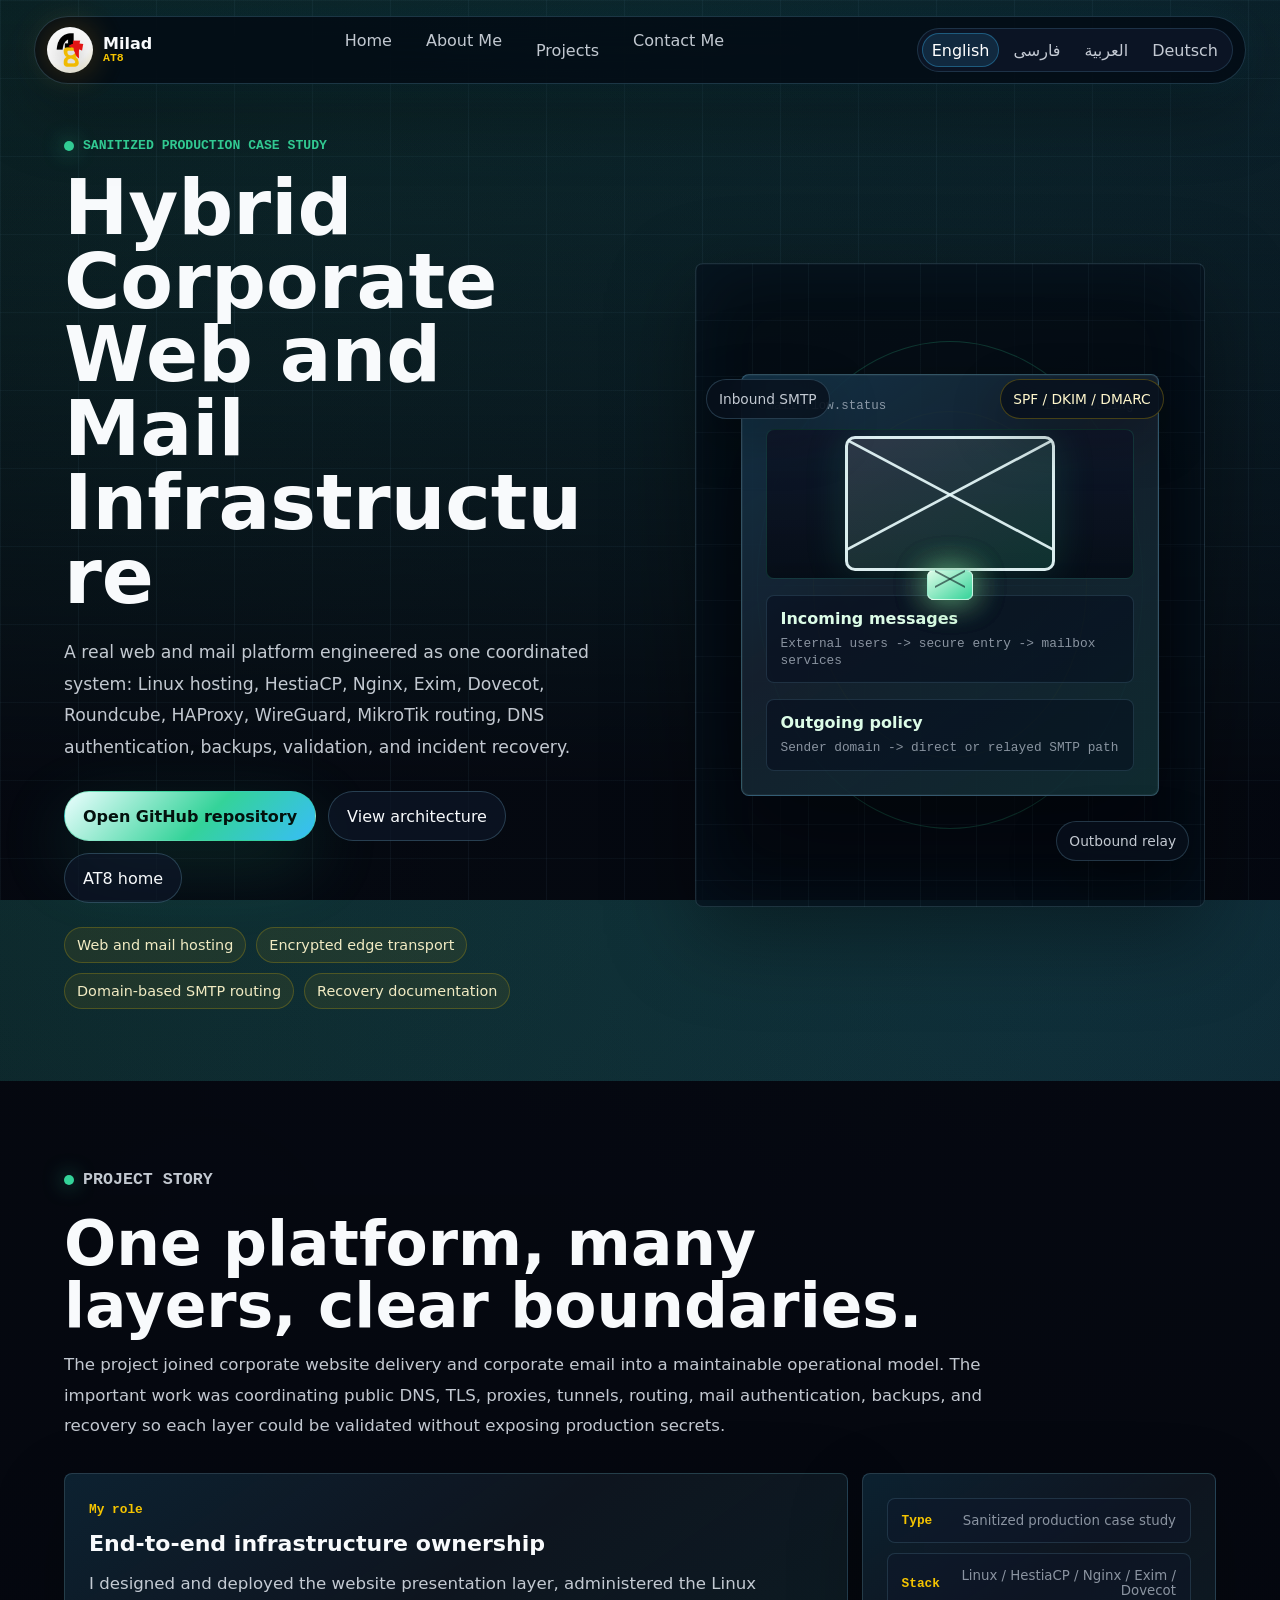
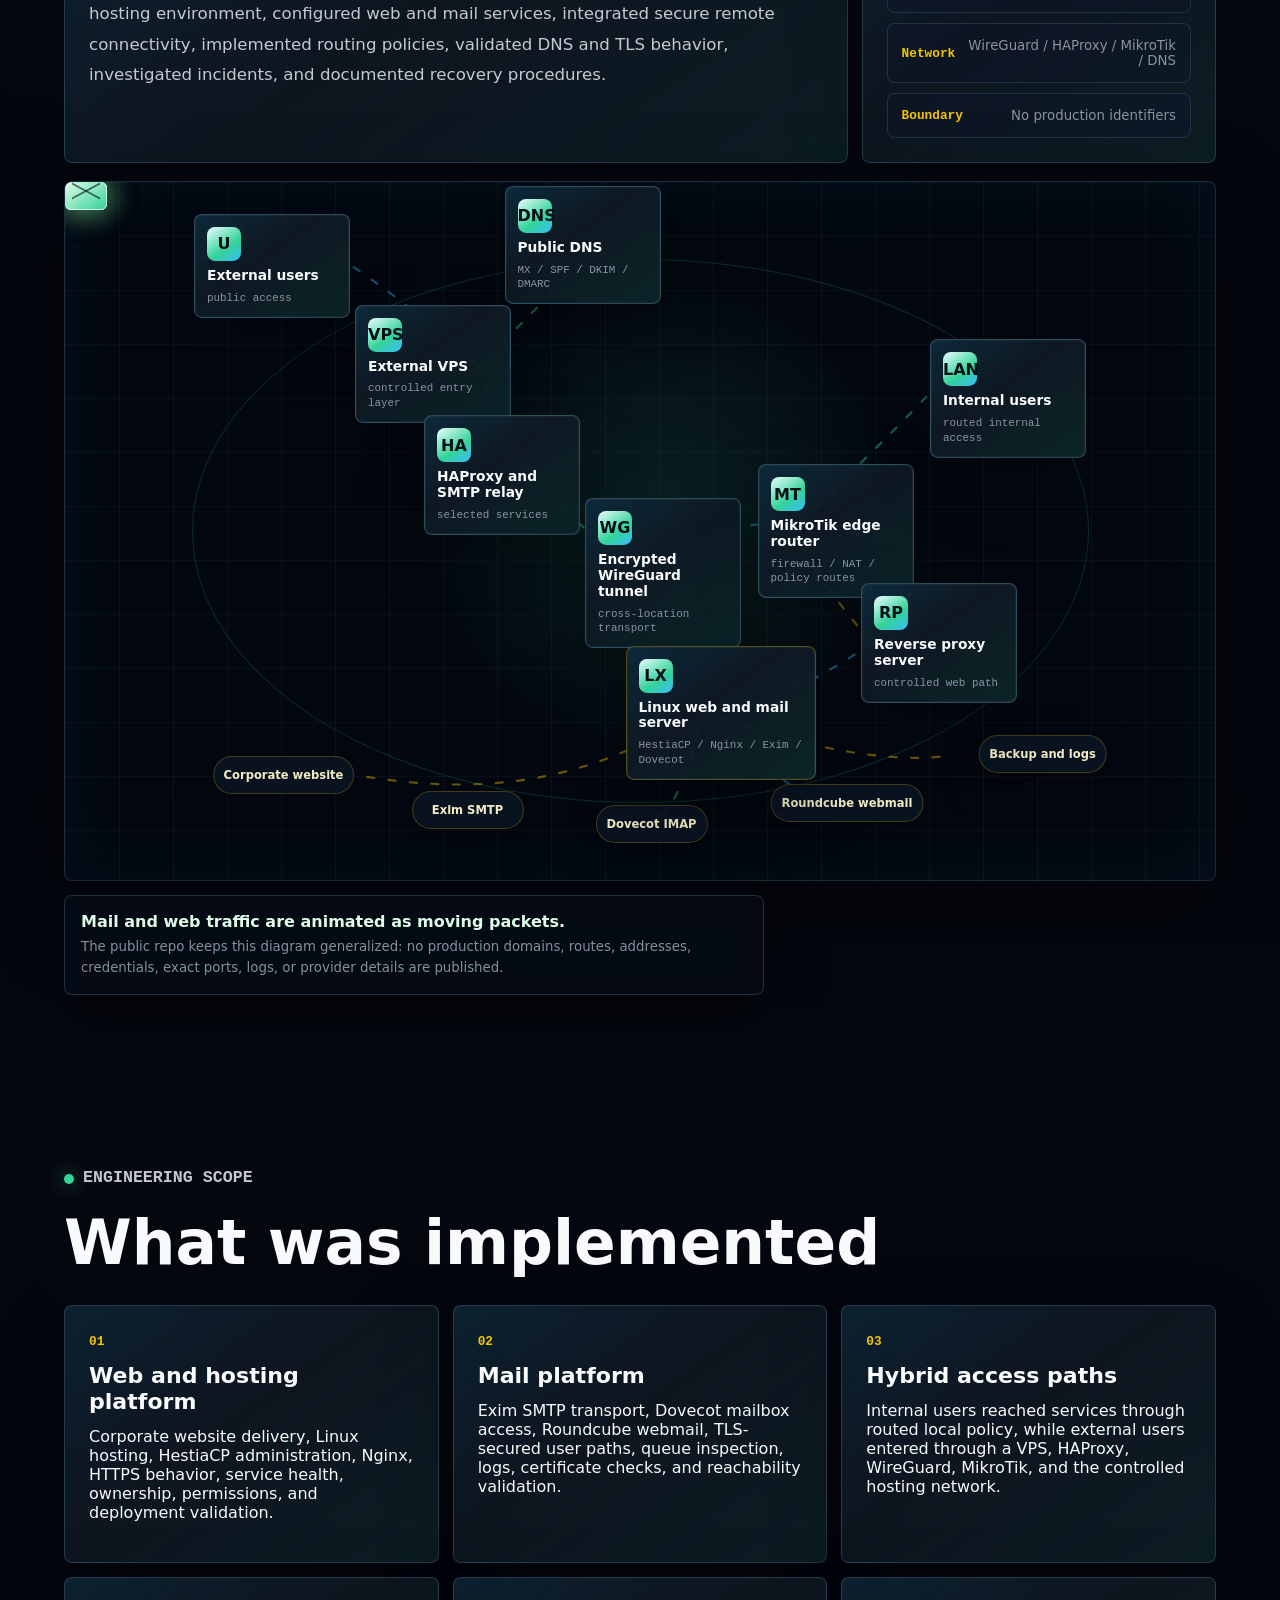
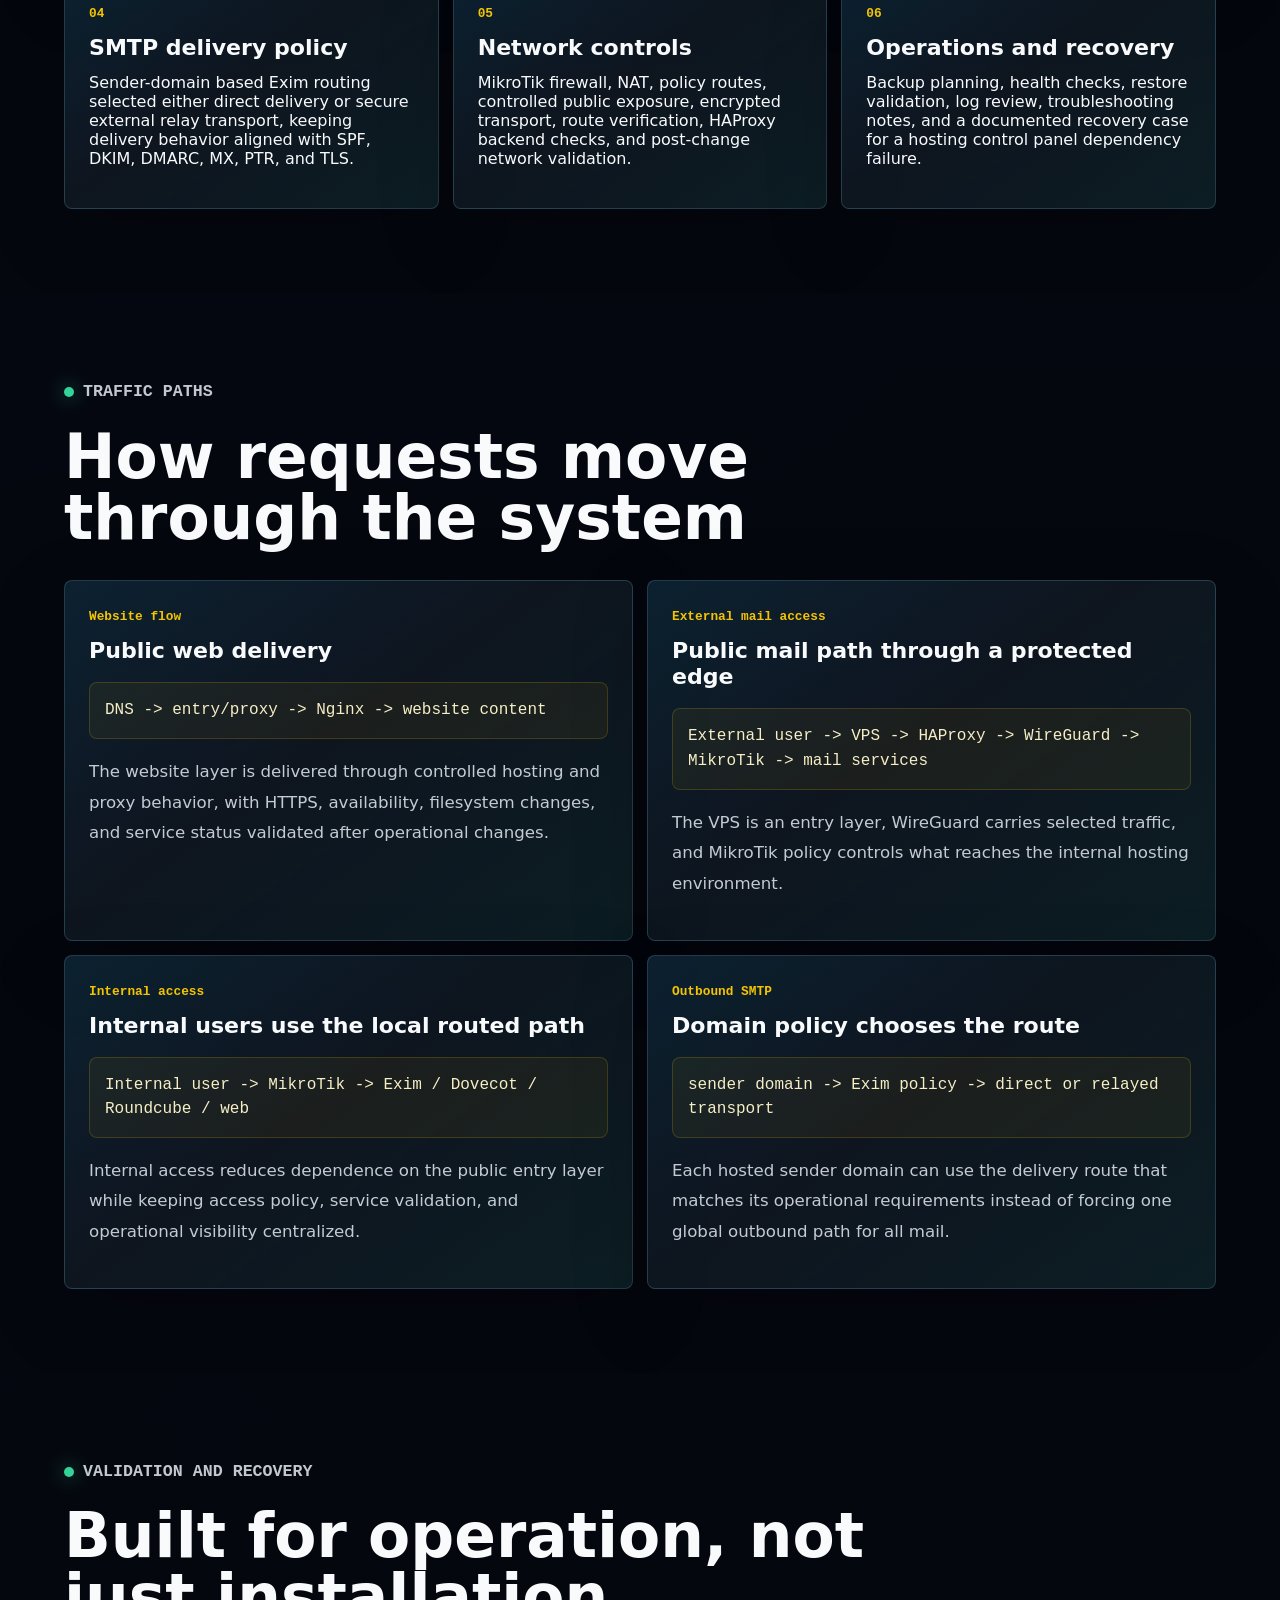
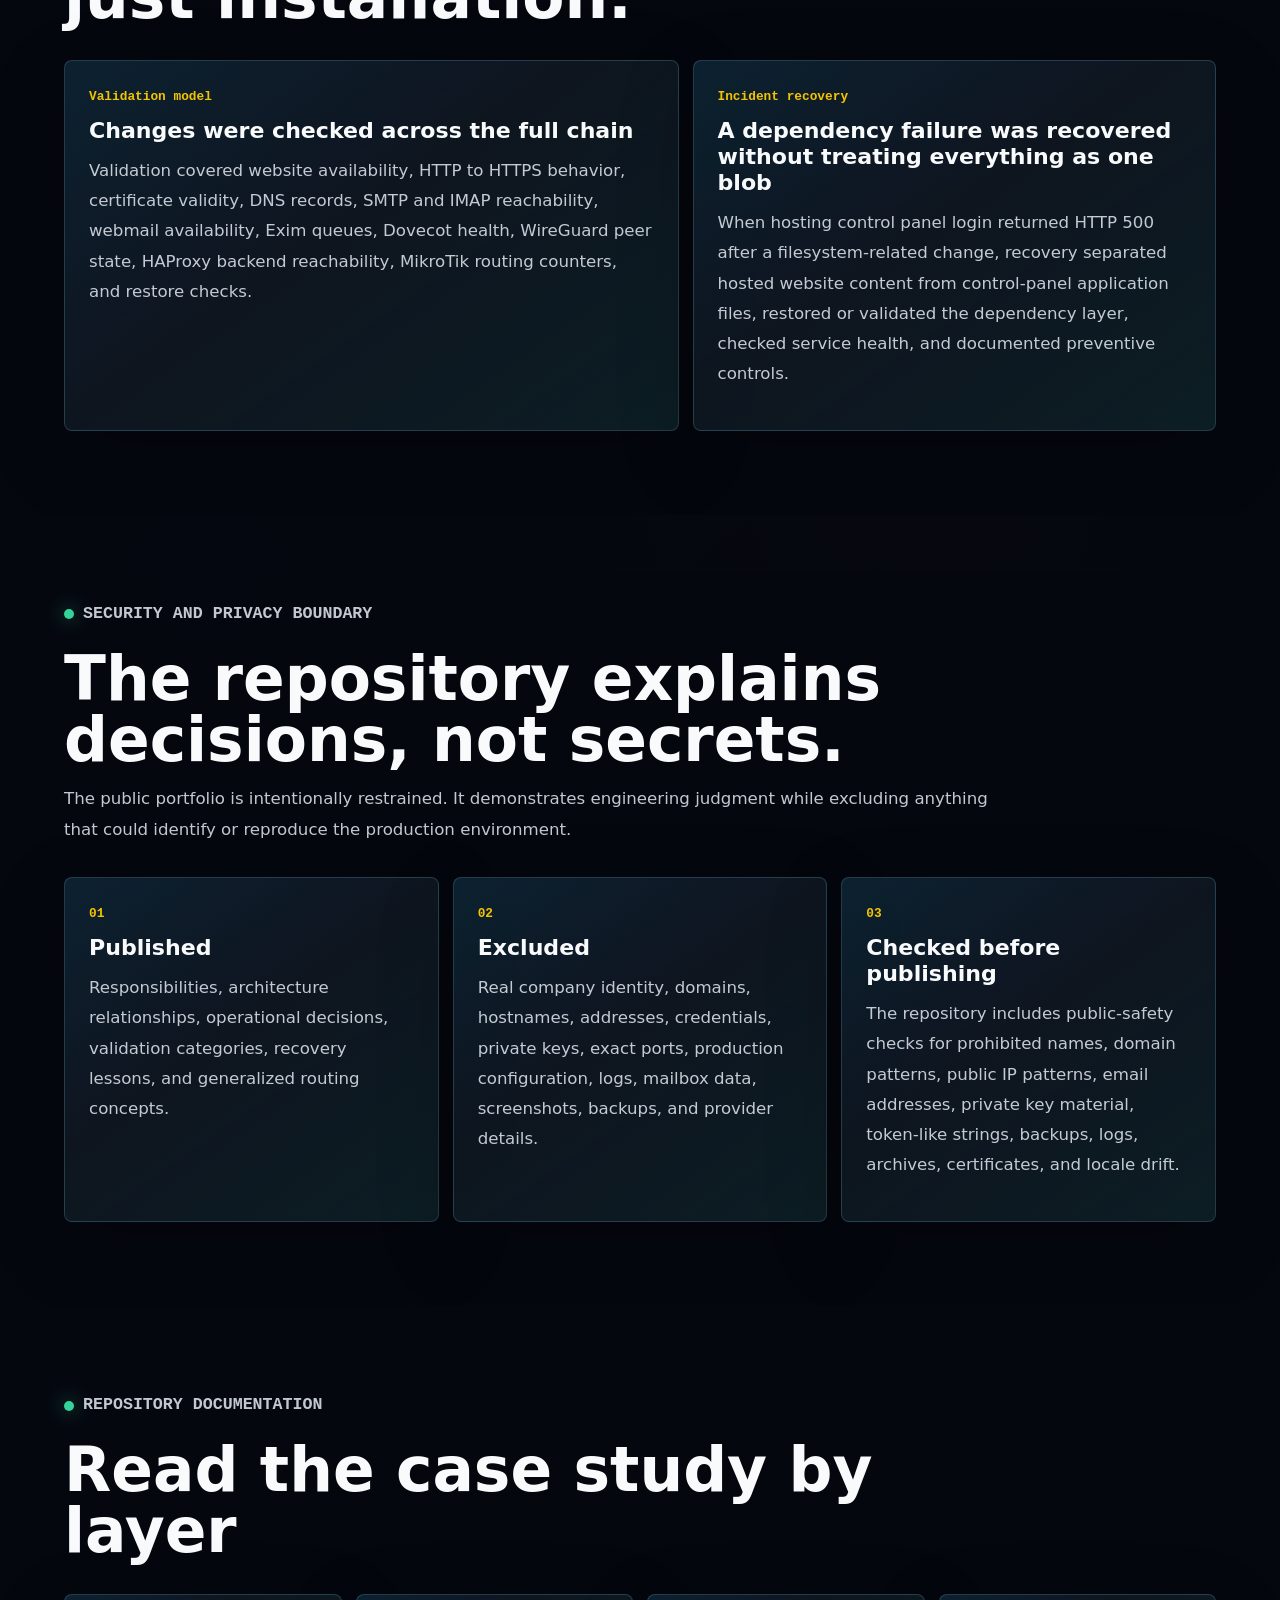
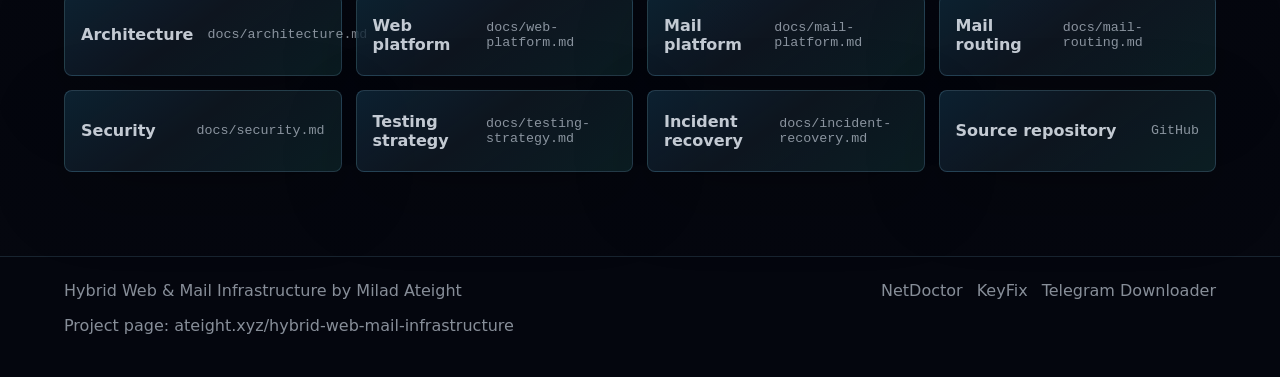
==== commit 3a6d00ac: "Add a working Projects dropdown to the header nav Brings the header in line with the other AT8 proje" ====
--- a/index.html
+++ b/index.html
@@ -109,6 +109,31 @@
         transition: background 180ms ease, color 180ms ease;
       }
       .nav a:hover { color: white; background: rgba(34, 211, 238, 0.12); }
+      .project-menu { position: relative; }
+      .project-menu-panel {
+        position: absolute;
+        top: calc(100% + 10px);
+        left: 50%;
+        z-index: 30;
+        display: grid;
+        gap: 6px;
+        width: min(360px, calc(100vw - 40px));
+        padding: 10px;
+        border: 1px solid var(--line);
+        border-radius: 10px;
+        background: rgba(3, 10, 19, 0.96);
+        box-shadow: 0 20px 60px rgba(0, 0, 0, 0.4);
+        backdrop-filter: blur(20px);
+        opacity: 0;
+        visibility: hidden;
+        transform: translate(-50%, 6px);
+        transition: opacity 150ms ease, transform 150ms ease, visibility 150ms ease;
+      }
+      .project-menu:hover .project-menu-panel, .project-menu:focus-within .project-menu-panel { opacity: 1; visibility: visible; transform: translate(-50%, 0); }
+      .project-menu-intro { padding: 9px; border-bottom: 1px solid var(--line); color: var(--text); }
+      .project-menu-intro small, .project-menu-panel a small { display: block; margin-top: 2px; color: var(--muted); font-size: 0.76rem; line-height: 1.35; }
+      .project-menu-panel a { display: grid; min-height: 50px; padding: 9px 11px; border: 1px solid rgba(125, 211, 252, 0.12); border-radius: 8px; background: rgba(15, 23, 42, 0.42); transition: border-color 150ms ease, background 150ms ease; }
+      .project-menu-panel a:hover { border-color: var(--line-strong); background: rgba(34, 211, 238, 0.1); }
       .lang-switch { gap: 4px; min-width: 0; padding: 4px; border: 1px solid rgba(125, 211, 252, 0.16); border-radius: 999px; background: rgba(15, 23, 42, 0.74); direction: ltr; }
       .lang-switch button { min-height: 34px; padding: 0 10px; border: 0; border-radius: 999px; color: var(--soft); background: transparent; cursor: pointer; text-align: center; }
       .lang-switch button.active, .lang-switch button:hover { color: white; background: rgba(56, 189, 248, 0.12); }
@@ -275,7 +300,7 @@
         .lang-switch { display: flex; flex-wrap: wrap; justify-self: start; direction: ltr; overflow: hidden; width: calc(100% - 28px); }
         .lang-switch button { flex: 1 1 calc(50% - 4px); max-width: calc(50% - 2px); min-width: 0; padding-inline: 4px; overflow: hidden; font-size: 0.72rem; text-overflow: ellipsis; white-space: nowrap; }
       }
-      @media (max-width: 820px) { .topbar { position: absolute; grid-template-columns: 1fr; align-items: stretch; border-radius: 18px; } .nav { display: none; } .hero { grid-template-columns: 1fr; padding-top: 214px; padding-inline: 24px; } .hero-copy, .hero-stage, .actions, .signals, .hero-lead { width: min(342px, calc(100vw - 48px)); max-width: min(342px, calc(100vw - 48px)); min-width: 0; } h1 { width: min(342px, calc(100vw - 48px)); max-width: min(342px, calc(100vw - 48px)); font-size: clamp(1.9rem, 9.2vw, 2.5rem); line-height: 1.06; } .hero-stage { display: grid; min-height: auto; } .mail-stage { position: relative; inset: auto; min-height: 520px; } .mail-core { width: min(312px, calc(100vw - 76px)); min-height: 318px; padding: 18px; } .mail-chip { display: none; } .system-map { min-height: auto; display: grid; gap: 10px; padding: 14px; overflow: visible; } .route-lines, .map-floor, .packet { display: none; } .node, .service { position: static; width: auto; min-width: 0; transform: none; animation: none; } .path-grid, .scope-grid, .boundary-grid, .docs-grid { grid-template-columns: 1fr; } .actions .button { width: 100%; max-width: min(342px, calc(100vw - 48px)); } .footer { flex-direction: column; } }
+      @media (max-width: 820px) { .topbar { position: absolute; grid-template-columns: 1fr; align-items: stretch; border-radius: 18px; } .nav { flex-wrap: nowrap; max-width: 100%; overflow-x: auto; justify-content: flex-start; } .nav a { flex-shrink: 0; white-space: nowrap; } .nav::-webkit-scrollbar { display: none; } .project-menu-panel { left: 0; transform: translateY(6px); } .project-menu:hover .project-menu-panel, .project-menu:focus-within .project-menu-panel { transform: translateY(0); } .hero { grid-template-columns: 1fr; padding-top: 214px; padding-inline: 24px; } .hero-copy, .hero-stage, .actions, .signals, .hero-lead { width: min(342px, calc(100vw - 48px)); max-width: min(342px, calc(100vw - 48px)); min-width: 0; } h1 { width: min(342px, calc(100vw - 48px)); max-width: min(342px, calc(100vw - 48px)); font-size: clamp(1.9rem, 9.2vw, 2.5rem); line-height: 1.06; } .hero-stage { display: grid; min-height: auto; } .mail-stage { position: relative; inset: auto; min-height: 520px; } .mail-core { width: min(312px, calc(100vw - 76px)); min-height: 318px; padding: 18px; } .mail-chip { display: none; } .system-map { min-height: auto; display: grid; gap: 10px; padding: 14px; overflow: visible; } .route-lines, .map-floor, .packet { display: none; } .node, .service { position: static; width: auto; min-width: 0; transform: none; animation: none; } .path-grid, .scope-grid, .boundary-grid, .docs-grid { grid-template-columns: 1fr; } .actions .button { width: 100%; max-width: min(342px, calc(100vw - 48px)); } .footer { flex-direction: column; } }
     </style>
   </head>
   <body>
@@ -290,7 +315,31 @@
           <nav class="nav" aria-label="Page navigation">
             <a href="https://ateight.xyz/" data-i18n="navHome">Home</a>
             <a href="https://ateight.xyz/#about" data-i18n="navAbout">About Me</a>
-            <a href="https://ateight.xyz/#projects" data-i18n="navProjects">Projects</a>
+            <div class="project-menu">
+              <a href="https://ateight.xyz/#projects" data-i18n="navProjects">Projects</a>
+              <div class="project-menu-panel">
+                <div class="project-menu-intro">
+                  <strong data-i18n="navMenuTitle">Projects</strong>
+                  <small data-i18n="navMenuLead">Live project pages and source repositories.</small>
+                </div>
+                <a href="https://ateight.xyz/KeyFix/">
+                  <span>KeyFix</span>
+                  <small data-i18n="navMenuKeyfix">Privacy-first Windows utility</small>
+                </a>
+                <a href="https://ateight.xyz/NetDoctor/">
+                  <span>NetDoctor</span>
+                  <small data-i18n="navMenuNetdoctor">Network diagnosis and safe repair</small>
+                </a>
+                <a href="https://ateight.xyz/hybrid-web-mail-infrastructure/">
+                  <span>Hybrid Web &amp; Mail Infrastructure</span>
+                  <small data-i18n="navMenuHwmi">Production case study</small>
+                </a>
+                <a href="https://ateight.xyz/instagram-youtube-soundcloud-downloader/">
+                  <span>Media Downloader Bot</span>
+                  <small data-i18n="navMenuDownloader">Telegram automation</small>
+                </a>
+              </div>
+            </div>
             <a href="https://ateight.xyz/#contact" data-i18n="navContact">Contact Me</a>
           </nav>
           <div class="lang-switch" aria-label="Language switcher">
@@ -342,6 +391,12 @@
           "navAbout": "About Me",
           "navProjects": "Projects",
           "navContact": "Contact Me",
+          "navMenuTitle": "Projects",
+          "navMenuLead": "Live project pages and source repositories.",
+          "navMenuKeyfix": "Privacy-first Windows utility",
+          "navMenuNetdoctor": "Network diagnosis and safe repair",
+          "navMenuHwmi": "Production case study",
+          "navMenuDownloader": "Telegram automation",
           "heroKicker": "Sanitized production case study",
           "heroTitle": "Hybrid Corporate Web and Mail Infrastructure",
           "heroLead": "A real web and mail platform engineered as one coordinated system: Linux hosting, HestiaCP, Nginx, Exim, Dovecot, Roundcube, HAProxy, WireGuard, MikroTik routing, DNS authentication, backups, validation, and incident recovery.",
@@ -444,6 +499,12 @@
           "navAbout": "درباره من",
           "navProjects": "پروژه ها",
           "navContact": "تماس با من",
+          "navMenuTitle": "پروژه‌ها",
+          "navMenuLead": "صفحه‌های فعال پروژه‌ها و ریپازیتوری‌های اصلی.",
+          "navMenuKeyfix": "ابزار ویندوز با تمرکز بر حریم خصوصی",
+          "navMenuNetdoctor": "تشخیص شبکه و ترمیم امن",
+          "navMenuHwmi": "مطالعه موردی عملیاتی",
+          "navMenuDownloader": "اتوماسیون تلگرام",
           "heroKicker": "مطالعه موردی واقعی و پاک سازی شده",
           "heroTitle": "زیرساخت ترکیبی وب و ایمیل سازمانی",
           "heroLead": "یک پلتفرم واقعی وب و ایمیل که مثل یک سیستم هماهنگ طراحی و عملیاتی شده است: Linux hosting، HestiaCP، Nginx، Exim، Dovecot، Roundcube، HAProxy، WireGuard، MikroTik routing، DNS authentication، backup، validation و incident recovery.",
@@ -546,6 +607,12 @@
           "navAbout": "من أنا",
           "navProjects": "المشاريع",
           "navContact": "تواصل معي",
+          "navMenuTitle": "المشاريع",
+          "navMenuLead": "صفحات المشاريع المباشرة والمستودعات الأساسية.",
+          "navMenuKeyfix": "أداة Windows تركز على الخصوصية",
+          "navMenuNetdoctor": "تشخيص الشبكة وإصلاح آمن",
+          "navMenuHwmi": "دراسة حالة تشغيلية",
+          "navMenuDownloader": "أتمتة Telegram",
           "heroKicker": "دراسة حالة تشغيلية منقّاة",
           "heroTitle": "بنية ويب وبريد هجينة للشركات",
           "heroLead": "منصة ويب وبريد حقيقية صُممت كنظام منسق واحد: Linux hosting، HestiaCP، Nginx، Exim، Dovecot، Roundcube، HAProxy، WireGuard، توجيه MikroTik، مصادقة DNS، النسخ الاحتياطي، التحقق، واستعادة الحوادث.",
@@ -648,6 +715,12 @@
           "navAbout": "About Me",
           "navProjects": "Projects",
           "navContact": "Contact Me",
+          "navMenuTitle": "Projekte",
+          "navMenuLead": "Live-Projektseiten und die zugehörigen Repositories.",
+          "navMenuKeyfix": "Datenschutzfreundliches Windows-Tool",
+          "navMenuNetdoctor": "Netzwerkdiagnose und sichere Reparatur",
+          "navMenuHwmi": "Praxisnaher Betriebsfall",
+          "navMenuDownloader": "Telegram-Automation",
           "heroKicker": "Bereinigte Produktions-Fallstudie",
           "heroTitle": "Hybride Web- und Mail-Infrastruktur für Unternehmen",
           "heroLead": "Eine echte Web- und Mail-Plattform, aufgebaut als ein koordiniertes System: Linux-Hosting, HestiaCP, Nginx, Exim, Dovecot, Roundcube, HAProxy, WireGuard, MikroTik-Routing, DNS-Authentifizierung, Backups, Validierung und Incident-Recovery.",
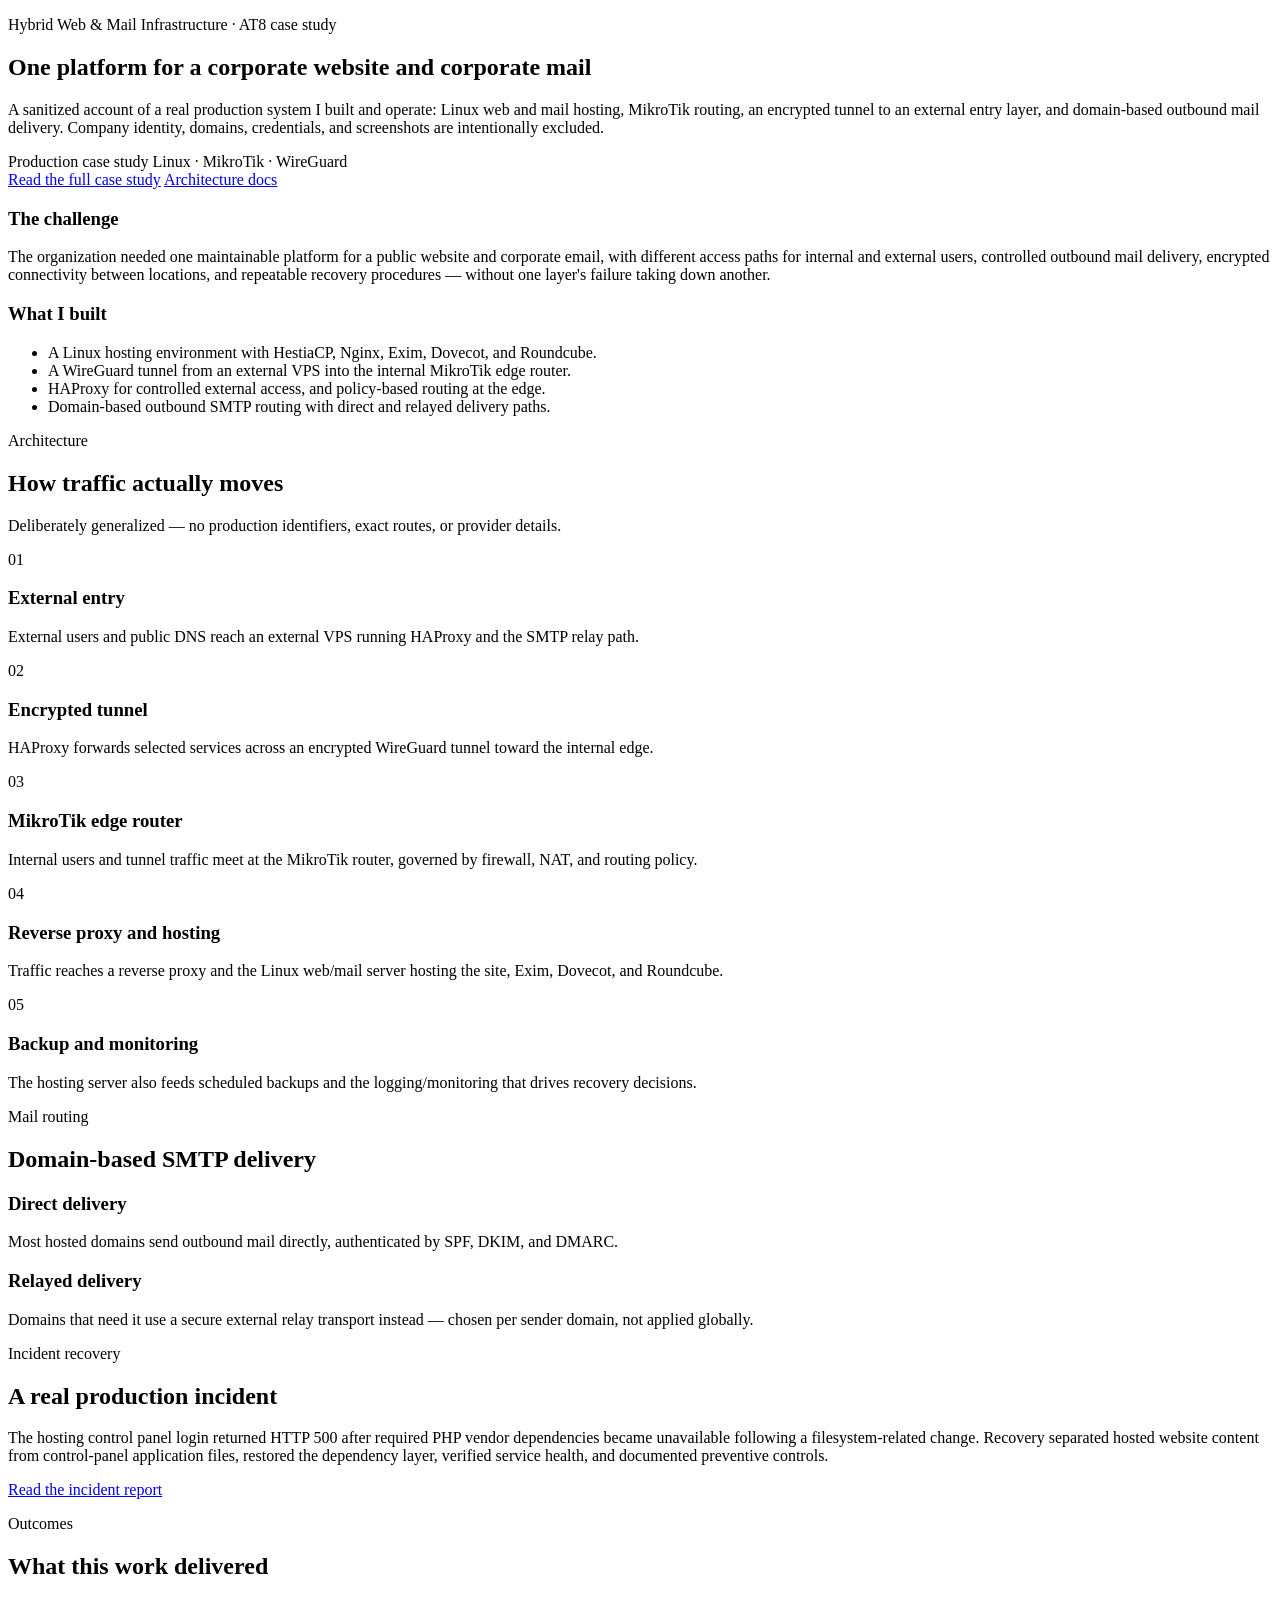
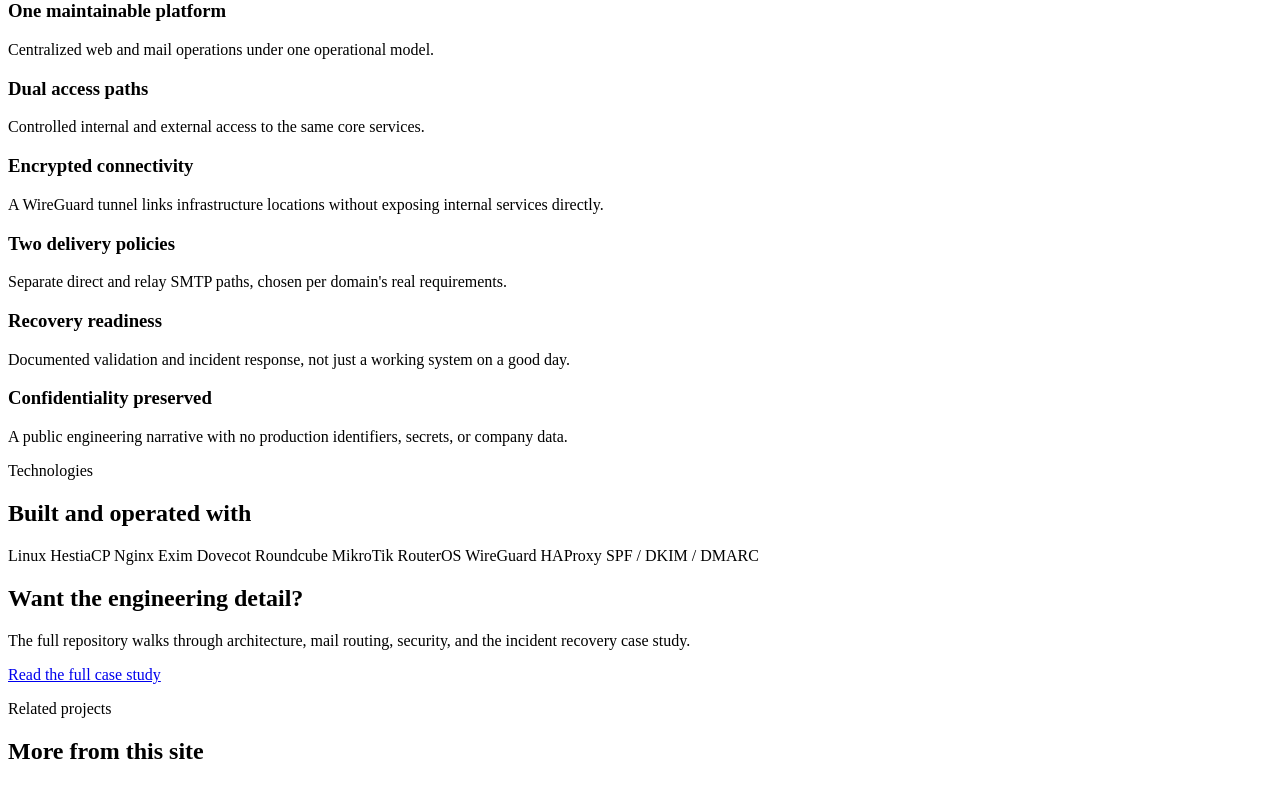
==== commit cd841522: "Ground-up redesign: shared AT8 kit header/footer, full project page with architecture flow, mail rou" ====
--- a/index.html
+++ b/index.html
@@ -1,856 +1,467 @@
 <!doctype html>
-<html lang="en" dir="ltr">
+<html lang="en">
   <head>
     <meta charset="utf-8" />
     <meta name="viewport" content="width=device-width, initial-scale=1" />
-    <meta name="theme-color" content="#05070f" />
-    <meta name="description" content="Hybrid Corporate Web and Mail Infrastructure case study by Milad Ateight." />
+    <meta name="theme-color" content="#05070d" />
+    <meta
+      name="description"
+      content="A sanitized production case study: corporate web and mail infrastructure on Linux, with MikroTik routing, WireGuard, HAProxy, and domain-based SMTP delivery."
+    />
     <link rel="icon" type="image/png" href="./at8-logo.png" />
     <link rel="apple-touch-icon" href="./at8-logo.png" />
-    <title>Hybrid Web & Mail Infrastructure | AT8</title>
-    <style>
-      :root {
-        color-scheme: dark;
-        --bg: #05070f;
-        --bg2: #08121c;
-        --panel: rgba(9, 18, 30, 0.78);
-        --panel2: rgba(12, 25, 40, 0.92);
-        --line: rgba(148, 221, 255, 0.18);
-        --line2: rgba(56, 189, 248, 0.42);
-        --text: #f8fafc;
-        --soft: rgba(226, 232, 240, 0.86);
-        --muted: rgba(203, 213, 225, 0.66);
-        --cyan: #38bdf8;
-        --green: #34d399;
-        --gold: #f5c400;
-        --red: #ef4444;
-        --shadow: 0 28px 88px rgba(0, 0, 0, 0.38);
-        --brand-gold: #f5c400;
-        --brand-red: #ef1111;
-        font-family: Inter, ui-sans-serif, system-ui, -apple-system, BlinkMacSystemFont, "Segoe UI", sans-serif;
-      }
-
-      * { box-sizing: border-box; }
-      html { scroll-behavior: smooth; }
-      body {
-        margin: 0;
-        min-width: 320px;
-        min-height: 100vh;
-        overflow-x: hidden;
-        color: var(--text);
-        background:
-          radial-gradient(circle at 12% 8%, rgba(52, 211, 153, 0.15), transparent 30%),
-          radial-gradient(circle at 88% 12%, rgba(56, 189, 248, 0.14), transparent 31%),
-          radial-gradient(circle at 72% 78%, rgba(245, 196, 0, 0.08), transparent 30%),
-          linear-gradient(140deg, #05070f 0%, #08121c 46%, #05070f 100%);
-      }
-      a { color: inherit; text-decoration: none; }
-      button { border: 0; font: inherit; }
-      h1, h2, h3, p { margin-top: 0; }
-      .page { position: relative; isolation: isolate; }
-      .grid-field {
-        position: fixed;
-        inset: 0;
-        z-index: -2;
-        pointer-events: none;
-        background:
-          linear-gradient(90deg, rgba(148, 221, 255, 0.052) 1px, transparent 1px),
-          linear-gradient(rgba(148, 221, 255, 0.04) 1px, transparent 1px),
-          linear-gradient(180deg, transparent 0, rgba(5, 7, 15, 0.96) 88%);
-        background-size: 78px 78px, 78px 78px, auto;
-        animation: gridDrift 24s ease-in-out infinite alternate;
-      }
-
-      .topbar {
-        position: fixed;
-        top: 16px;
-        left: clamp(14px, 3vw, 34px);
-        right: clamp(14px, 3vw, 34px);
-        z-index: 30;
-        display: grid;
-        grid-template-columns: auto 1fr auto;
-        align-items: center;
-        gap: 18px;
-        padding: 10px 12px;
-        border: 1px solid rgba(125, 211, 252, 0.2);
-        border-radius: 999px;
-        background: rgba(2, 8, 18, 0.76);
-        box-shadow: 0 22px 72px rgba(0, 0, 0, 0.34), 0 0 46px rgba(56, 189, 248, 0.08);
-        backdrop-filter: blur(20px);
-        direction: ltr;
-      }
-      .brand, .nav, .lang-switch, .actions, .eyebrow, .signals, .metric, .flow-row, .doc-link { display: flex; align-items: center; }
-      .brand { gap: 10px; font-weight: 800; justify-self: start; min-width: 0; }
-      .brand-mark {
-        display: grid;
-        place-items: center;
-        width: 46px;
-        height: 46px;
-        aspect-ratio: 1;
-        padding: 4px;
-        border-radius: 50%;
-        background:
-          radial-gradient(circle at 40% 28%, rgba(255, 255, 255, 0.96), rgba(255, 255, 255, 0.74) 58%, rgba(245, 196, 0, 0.2)),
-          rgba(255, 255, 255, 0.9);
-        box-shadow: 0 0 34px rgba(245, 196, 0, 0.22), 0 0 44px rgba(239, 17, 17, 0.08);
-        overflow: hidden;
-      }
-      .brand-mark img { width: 100%; height: 100%; object-fit: contain; filter: drop-shadow(0 8px 10px rgba(0, 0, 0, 0.24)); }
-      .brand-text { display: grid; gap: 0; line-height: 1.08; }
-      .brand-text strong { font-size: 1rem; }
-      .brand-text small { color: var(--brand-gold); font-family: "Cascadia Code", Consolas, monospace; font-size: 0.72rem; font-weight: 800; }
-      .header-tools { display: contents; }
-      .nav { gap: 8px; justify-content: center; }
-      .nav a {
-        min-height: 38px;
-        padding: 0 13px;
-        border-radius: 999px;
-        color: var(--soft);
-        transition: background 180ms ease, color 180ms ease;
-      }
-      .nav a:hover { color: white; background: rgba(34, 211, 238, 0.12); }
-      .project-menu { position: relative; }
-      .project-menu-panel {
-        position: absolute;
-        top: calc(100% + 10px);
-        left: 50%;
-        z-index: 30;
-        display: grid;
-        gap: 6px;
-        width: min(360px, calc(100vw - 40px));
-        padding: 10px;
-        border: 1px solid var(--line);
-        border-radius: 10px;
-        background: rgba(3, 10, 19, 0.96);
-        box-shadow: 0 20px 60px rgba(0, 0, 0, 0.4);
-        backdrop-filter: blur(20px);
-        opacity: 0;
-        visibility: hidden;
-        transform: translate(-50%, 6px);
-        transition: opacity 150ms ease, transform 150ms ease, visibility 150ms ease;
-      }
-      .project-menu:hover .project-menu-panel, .project-menu:focus-within .project-menu-panel { opacity: 1; visibility: visible; transform: translate(-50%, 0); }
-      .project-menu-intro { padding: 9px; border-bottom: 1px solid var(--line); color: var(--text); }
-      .project-menu-intro small, .project-menu-panel a small { display: block; margin-top: 2px; color: var(--muted); font-size: 0.76rem; line-height: 1.35; }
-      .project-menu-panel a { display: grid; min-height: 50px; padding: 9px 11px; border: 1px solid rgba(125, 211, 252, 0.12); border-radius: 8px; background: rgba(15, 23, 42, 0.42); transition: border-color 150ms ease, background 150ms ease; }
-      .project-menu-panel a:hover { border-color: var(--line-strong); background: rgba(34, 211, 238, 0.1); }
-      .lang-switch { gap: 4px; min-width: 0; padding: 4px; border: 1px solid rgba(125, 211, 252, 0.16); border-radius: 999px; background: rgba(15, 23, 42, 0.74); direction: ltr; }
-      .lang-switch button { min-height: 34px; padding: 0 10px; border: 0; border-radius: 999px; color: var(--soft); background: transparent; cursor: pointer; text-align: center; }
-      .lang-switch button.active, .lang-switch button:hover { color: white; background: rgba(56, 189, 248, 0.12); }
-      .lang-switch button.active { box-shadow: inset 0 0 0 1px rgba(56, 189, 248, 0.34); }
-
-      .hero {
-        display: grid;
-        grid-template-columns: minmax(0, 0.92fr) minmax(440px, 0.88fr);
-        align-items: center;
-        gap: clamp(34px, 5vw, 82px);
-        min-height: 100svh;
-        padding: 138px clamp(20px, 5vw, 82px) 72px;
-        overflow-x: clip;
-      }
-      .eyebrow {
-        gap: 9px;
-        margin-bottom: 18px;
-        color: var(--green);
-        font-family: "Cascadia Code", Consolas, monospace;
-        font-size: 0.82rem;
-        font-weight: 900;
-        letter-spacing: 0;
-        text-transform: uppercase;
-      }
-      .eyebrow::before { width: 10px; height: 10px; border-radius: 50%; background: var(--green); box-shadow: 0 0 20px rgba(52,211,153,0.7); content: ""; }
-      h1 { max-width: 900px; margin-bottom: 24px; font-size: clamp(2.45rem, 6vw, 6.35rem); line-height: 0.96; letter-spacing: 0; overflow-wrap: break-word; }
-      .hero-lead { max-width: 810px; color: var(--soft); font-size: clamp(1.05rem, 1.35vw, 1.24rem); line-height: 1.82; }
-      .actions { flex-wrap: wrap; gap: 12px; margin-top: 28px; }
-      .button {
-        display: inline-flex;
-        align-items: center;
-        justify-content: center;
-        gap: 9px;
-        min-height: 50px;
-        padding: 0 18px;
-        border: 1px solid rgba(148,221,255,0.22);
-        border-radius: 999px;
-        color: var(--text);
-        background: rgba(15,23,42,0.66);
-        overflow: hidden;
-        transition: transform 180ms ease, border-color 180ms ease;
-      }
-      .button:hover, .doc-link:hover { transform: translateY(-2px); border-color: var(--line2); }
-      .button.primary { border-color: rgba(52,211,153,0.44); color: #03110d; background: linear-gradient(135deg, #ecfeff, var(--green) 56%, var(--cyan)); box-shadow: 0 24px 72px rgba(52,211,153,0.18); font-weight: 900; }
-      .signals { flex-wrap: wrap; gap: 10px; margin-top: 24px; }
-      .signals span { display: inline-flex; align-items: center; min-height: 36px; padding: 0 12px; border: 1px solid rgba(245,196,0,0.22); border-radius: 999px; color: rgba(255,247,204,0.94); background: rgba(245,196,0,0.07); font-size: 0.9rem; }
-
-      .hero-stage { position: relative; min-height: clamp(560px, 60vw, 740px); perspective: 1300px; }
-      .mail-stage {
-        position: absolute;
-        inset: 8% 2% 5%;
-        display: grid;
-        place-items: center;
-        border: 1px solid rgba(148,221,255,0.16);
-        border-radius: 8px;
-        background:
-          radial-gradient(circle at 50% 44%, rgba(52,211,153,0.15), transparent 33%),
-          linear-gradient(90deg, rgba(148,221,255,0.045) 1px, transparent 1px),
-          linear-gradient(rgba(148,221,255,0.035) 1px, transparent 1px),
-          rgba(4,10,18,0.76);
-        background-size: auto, 56px 56px, 56px 56px, auto;
-        box-shadow: var(--shadow), inset 0 0 72px rgba(56,189,248,0.055);
-        overflow: hidden;
-      }
-      .mail-orbit { position: absolute; inset: 12%; border: 1px solid rgba(52,211,153,0.22); border-radius: 50%; animation: orbitSpin 18s linear infinite; }
-      .mail-orbit:nth-child(2) { inset: 23%; border-color: rgba(245,196,0,0.24); animation-duration: 13s; animation-direction: reverse; }
-      .mail-lane { position: absolute; left: 8%; right: 8%; height: 1px; background: linear-gradient(90deg, transparent, rgba(56,189,248,0.45), transparent); }
-      .lane-one { top: 35%; } .lane-two { top: 50%; } .lane-three { top: 65%; }
-      .mail-core {
-        position: relative;
-        z-index: 4;
-        display: grid;
-        gap: 16px;
-        width: min(440px, 82%);
-        min-height: 344px;
-        padding: 24px;
-        border: 1px solid rgba(148,221,255,0.26);
-        border-radius: 8px;
-        background: linear-gradient(145deg, rgba(56,189,248,0.16), rgba(255,255,255,0.035) 44%, rgba(52,211,153,0.1)), var(--panel2);
-        box-shadow: 0 34px 100px rgba(0,0,0,0.38), inset 0 0 0 1px rgba(255,255,255,0.045);
-        animation: mailCoreFloat 7.5s ease-in-out infinite;
-      }
-      .mail-core-top { display: flex; align-items: center; justify-content: space-between; gap: 14px; color: var(--muted); font-family: "Cascadia Code", Consolas, monospace; font-size: 0.78rem; }
-      .mail-icon { display: grid; place-items: center; min-height: 150px; border: 1px solid rgba(52,211,153,0.18); border-radius: 8px; background: linear-gradient(180deg, rgba(15,23,42,0.7), rgba(5,12,21,0.88)), rgba(15,23,42,0.62); overflow: hidden; }
-      .mail-envelope { position: relative; width: min(210px, 64%); aspect-ratio: 1.55; border: 3px solid rgba(236,254,255,0.92); border-radius: 10px; background: linear-gradient(145deg, rgba(236,254,255,0.14), rgba(52,211,153,0.18)); box-shadow: 0 0 42px rgba(52,211,153,0.16); }
-      .mail-envelope::before, .mail-envelope::after { position: absolute; inset: 0; border-top: 3px solid rgba(236,254,255,0.9); content: ""; }
-      .mail-envelope::before { transform: skewY(28deg); transform-origin: left top; }
-      .mail-envelope::after { transform: skewY(-28deg); transform-origin: right top; }
-      .mail-slot { display: grid; gap: 7px; padding: 13px; border: 1px solid rgba(148,221,255,0.14); border-radius: 8px; background: rgba(2,6,23,0.42); }
-      .mail-slot strong { color: #dcfce7; }
-      .mail-slot span { color: var(--muted); font-family: "Cascadia Code", Consolas, monospace; font-size: 0.8rem; line-height: 1.35; overflow-wrap: anywhere; }
-      .mail-chip { position: absolute; z-index: 6; display: inline-flex; align-items: center; min-height: 40px; padding: 0 12px; border: 1px solid rgba(148,221,255,0.2); border-radius: 999px; color: var(--soft); background: rgba(8,16,28,0.84); box-shadow: 0 18px 52px rgba(0,0,0,0.26); backdrop-filter: blur(16px); font-size: 0.86rem; animation: mailChipFloat 6s ease-in-out infinite; }
-      .mail-chip-in { top: 18%; left: 2%; }
-      .mail-chip-out { right: 3%; bottom: 7%; animation-delay: -2.4s; }
-      .mail-chip-auth { right: 8%; top: 18%; color: #fff7cc; border-color: rgba(245,196,0,0.26); animation-delay: -4s; }
-      .mail-message { position: absolute; z-index: 8; width: 46px; height: 30px; border: 1px solid rgba(255,255,255,0.42); border-radius: 7px; background: linear-gradient(145deg, #fff7cc, var(--gold)); box-shadow: 0 0 32px rgba(245,196,0,0.42); animation: incomingMail 5.8s linear infinite; }
-      .mail-message::before, .mail-message::after { position: absolute; inset: 7px 7px auto; height: 13px; border-top: 2px solid rgba(4,16,24,0.56); content: ""; }
-      .mail-message::before { transform: skewY(28deg); }
-      .mail-message::after { transform: skewY(-28deg); }
-      .mail-message-two { background: linear-gradient(145deg, #ecfeff, var(--cyan)); box-shadow: 0 0 32px rgba(56,189,248,0.38); animation-name: outgoingMail; animation-delay: -1.8s; }
-      .mail-message-three { background: linear-gradient(145deg, #dcfce7, var(--green)); box-shadow: 0 0 32px rgba(52,211,153,0.38); animation-delay: -3.6s; }
-
-      .section { position: relative; z-index: 1; padding: 84px clamp(20px, 5vw, 82px); background: linear-gradient(180deg, rgba(5,7,15,0.96), rgba(5,7,15,0.99)), radial-gradient(circle at 16% 10%, rgba(56,189,248,0.065), transparent 26%); }
-      .section-heading { max-width: 940px; margin-bottom: 32px; }
-      h2 { margin-bottom: 14px; font-size: clamp(2.15rem, 4.8vw, 5.1rem); line-height: 1; letter-spacing: 0; }
-      .section-heading p, .story-panel p, .flow-card p, .boundary-card p, .recovery-card p { color: var(--soft); font-size: 1.04rem; line-height: 1.82; }
-      .story-grid, .scope-grid, .path-grid, .boundary-grid, .docs-grid { display: grid; gap: 14px; }
-      .story-grid { grid-template-columns: minmax(0, 0.84fr) minmax(300px, 0.38fr); }
-      .scope-grid, .boundary-grid { grid-template-columns: repeat(3, minmax(0, 1fr)); }
-      .path-grid { grid-template-columns: repeat(2, minmax(0, 1fr)); }
-      .docs-grid { grid-template-columns: repeat(4, minmax(0, 1fr)); }
-      .story-panel, .scope-card, .flow-card, .boundary-card, .recovery-card, .doc-link { border: 1px solid rgba(148,221,255,0.18); border-radius: 8px; background: linear-gradient(145deg, rgba(56,189,248,0.1), rgba(255,255,255,0.025) 45%, rgba(52,211,153,0.075)), var(--panel); box-shadow: 0 24px 76px rgba(0,0,0,0.24); }
-      .story-panel, .scope-card, .flow-card, .boundary-card, .recovery-card { padding: 24px; }
-      .scope-card, .flow-card, .boundary-card, .recovery-card { min-height: 230px; }
-      .story-panel strong, .scope-card span, .flow-card span, .boundary-card span, .recovery-card span { color: var(--gold); font-family: "Cascadia Code", Consolas, monospace; font-size: 0.8rem; font-weight: 900; }
-      .story-panel h3, .scope-card h3, .flow-card h3, .boundary-card h3, .recovery-card h3 { margin: 14px 0 12px; font-size: 1.38rem; line-height: 1.18; }
-      .metric-list { display: grid; gap: 10px; }
-      .metric { justify-content: space-between; gap: 12px; padding: 14px; border: 1px solid rgba(148,221,255,0.14); border-radius: 8px; background: rgba(15,23,42,0.46); }
-      .metric small { color: var(--muted); text-align: right; }
-
-      .architecture-stage { display: grid; gap: 14px; margin-top: 18px; }
-      .system-map { position: relative; min-height: 700px; border: 1px solid rgba(148,221,255,0.16); border-radius: 8px; background: radial-gradient(circle at 52% 48%, rgba(52,211,153,0.13), transparent 34%), linear-gradient(90deg, rgba(148,221,255,0.042) 1px, transparent 1px), linear-gradient(rgba(148,221,255,0.035) 1px, transparent 1px), rgba(4,10,18,0.74); background-size: auto, 54px 54px, 54px 54px, auto; box-shadow: var(--shadow), inset 0 0 64px rgba(56,189,248,0.055); overflow: hidden; }
-      .map-floor { position: absolute; inset: 11%; border: 1px solid rgba(52,211,153,0.18); border-radius: 50%; }
-      .route-lines { position: absolute; inset: 0; width: 100%; height: 100%; fill: none; stroke-linecap: round; }
-      .route-lines path { stroke: rgba(56,189,248,0.42); stroke-width: 2.4; stroke-dasharray: 8 16; animation: dashFlow 9s linear infinite; }
-      .route-lines path:nth-child(2n) { stroke: rgba(52,211,153,0.44); animation-duration: 7s; }
-      .route-lines path:nth-child(3n) { stroke: rgba(245,196,0,0.42); animation-duration: 11s; }
-      .node { position: absolute; z-index: 5; display: grid; gap: 7px; width: 156px; min-height: 78px; padding: 12px; border: 1px solid rgba(148,221,255,0.24); border-radius: 8px; background: linear-gradient(145deg, rgba(56,189,248,0.14), rgba(255,255,255,0.035) 42%, rgba(52,211,153,0.1)), rgba(6,17,28,0.94); box-shadow: 0 24px 62px rgba(0,0,0,0.3), inset 0 0 0 1px rgba(255,255,255,0.045); transform: translate(-50%, -50%); animation: nodeFloat 7.4s ease-in-out infinite; }
-      .node::before { display: grid; place-items: center; width: 34px; height: 34px; border-radius: 8px; color: #041018; background: linear-gradient(145deg, #ecfeff, var(--green) 60%, var(--cyan)); font-weight: 900; content: attr(data-code); }
-      .node strong { font-size: 0.86rem; line-height: 1.16; }
-      .node small { color: var(--muted); font-family: "Cascadia Code", Consolas, monospace; font-size: 0.68rem; line-height: 1.3; }
-      .node-public { left: 18%; top: 12%; } .node-dns { left: 45%; top: 9%; animation-delay: -1s; } .node-vps { left: 32%; top: 26%; animation-delay: -1.8s; } .node-haproxy { left: 38%; top: 42%; animation-delay: -2.6s; } .node-tunnel { left: 52%; top: 56%; animation-delay: -3.2s; } .node-router { left: 67%; top: 50%; animation-delay: -4s; } .node-proxy { left: 76%; top: 66%; animation-delay: -4.6s; } .node-server { left: 57%; top: 76%; width: 190px; border-color: rgba(245,196,0,0.3); animation-delay: -5.2s; } .node-internal { left: 82%; top: 31%; animation-delay: -6s; }
-      .service { position: absolute; z-index: 4; display: inline-flex; align-items: center; justify-content: center; min-width: 112px; min-height: 38px; padding: 0 10px; border: 1px solid rgba(245,196,0,0.24); border-radius: 999px; color: rgba(255,247,204,0.95); background: rgba(11,22,35,0.9); box-shadow: 0 16px 42px rgba(0,0,0,0.26); font-size: 0.72rem; font-weight: 800; transform: translate(-50%, -50%); animation: servicePulse 6s ease-in-out infinite; }
-      .service-web { left: 19%; top: 85%; } .service-smtp { left: 35%; top: 90%; animation-delay: -1.2s; } .service-imap { left: 51%; top: 92%; animation-delay: -2.4s; } .service-webmail { left: 68%; top: 89%; animation-delay: -3.6s; } .service-backup { left: 85%; top: 82%; animation-delay: -4.8s; }
-      .packet { position: absolute; z-index: 9; display: grid; place-items: center; width: 42px; height: 28px; border: 1px solid rgba(255,255,255,0.42); border-radius: 6px; background: linear-gradient(145deg, #fff7cc, var(--gold)); box-shadow: 0 0 30px rgba(245,196,0,0.42); animation: mailPacket 8.5s linear infinite; }
-      .packet::before, .packet::after { position: absolute; inset: 7px 6px auto; height: 12px; border-top: 2px solid rgba(4,16,24,0.6); content: ""; } .packet::before { transform: skewY(28deg); } .packet::after { transform: skewY(-28deg); }
-      .packet-two { background: linear-gradient(145deg, #ecfeff, var(--cyan)); box-shadow: 0 0 30px rgba(56,189,248,0.4); animation-name: webPacket; animation-delay: -2.2s; }
-      .packet-three { background: linear-gradient(145deg, #dcfce7, var(--green)); box-shadow: 0 0 30px rgba(52,211,153,0.38); animation-delay: -4.4s; }
-      .stage-caption { display: grid; gap: 6px; width: min(700px, 100%); padding: 16px; border: 1px solid rgba(148,221,255,0.18); border-radius: 8px; background: rgba(5,12,21,0.82); box-shadow: 0 20px 58px rgba(0,0,0,0.3); backdrop-filter: blur(16px); }
-      .stage-caption strong { color: #dcfce7; } .stage-caption small { color: var(--muted); line-height: 1.55; }
-      .flow-row { gap: 14px; margin: 18px 0; padding: 15px; border: 1px solid rgba(245,196,0,0.18); border-radius: 8px; background: rgba(245,196,0,0.055); color: rgba(255,247,204,0.96); font-family: "Cascadia Code", Consolas, monospace; line-height: 1.55; }
-      .recovery-layout { display: grid; grid-template-columns: minmax(0,0.54fr) minmax(0,0.46fr); gap: 14px; }
-      .doc-link { justify-content: space-between; gap: 14px; min-height: 82px; padding: 16px; transition: transform 180ms ease, border-color 180ms ease; }
-      .doc-link span { color: var(--soft); font-weight: 850; } .doc-link small { color: var(--muted); font-family: "Cascadia Code", Consolas, monospace; }
-      .footer { display: flex; flex-wrap: wrap; justify-content: space-between; gap: 16px; padding: 24px clamp(20px,5vw,82px) 42px; border-top: 1px solid rgba(148,221,255,0.14); color: var(--muted); background: rgba(5,7,15,0.99); }
-      .footer-projects { display: flex; flex-wrap: wrap; align-items: center; gap: 14px; }
-      .footer-projects a:hover { color: var(--text); }
-      .rtl .hero-copy, .rtl .section-heading, .rtl .story-panel, .rtl .scope-card, .rtl .flow-card, .rtl .boundary-card, .rtl .recovery-card { direction: rtl; text-align: right; } .rtl .actions, .rtl .signals { justify-content: flex-start; } .rtl .metric small { text-align: left; }
-
-      @keyframes gridDrift { from { background-position: 0 0, 0 0, center; } to { background-position: 34px 22px, -30px 24px, center; } }
-      @keyframes orbitSpin { from { rotate: 0deg; } to { rotate: 360deg; } }
-      @keyframes mailCoreFloat { 0%,100% { transform: translateY(0); } 50% { transform: translateY(-12px); } }
-      @keyframes mailChipFloat { 0%,100% { transform: translateY(0); opacity: 0.84; } 50% { transform: translateY(-8px); opacity: 1; } }
-      @keyframes incomingMail { 0% { left: -8%; top: 30%; opacity: 0; transform: translate(0,0) scale(0.85); } 14% { opacity: 1; } 50% { left: 50%; top: 42%; transform: translate(-50%,-50%) scale(1); } 74% { opacity: 1; } 100% { left: 108%; top: 62%; opacity: 0; transform: translate(-100%,-50%) scale(0.9); } }
-      @keyframes outgoingMail { 0% { right: -8%; top: 62%; opacity: 0; transform: translate(0,0) scale(0.85); } 14% { opacity: 1; } 48% { right: 50%; top: 46%; transform: translate(50%,-50%) scale(1); } 74% { opacity: 1; } 100% { right: 108%; top: 28%; opacity: 0; transform: translate(100%,-50%) scale(0.9); } }
-      @keyframes nodeFloat { 0%,100% { transform: translate(-50%,-50%); } 50% { transform: translate(-50%,-58%); } }
-      @keyframes servicePulse { 0%,100% { opacity: 0.82; transform: translate(-50%,-50%); } 50% { opacity: 1; transform: translate(-50%,-62%); } }
-      @keyframes dashFlow { from { stroke-dashoffset: 0; } to { stroke-dashoffset: -220; } }
-      @keyframes mailPacket { 0% { left: 18%; top: 12%; transform: translate(-50%,-50%) rotateZ(0deg); } 17% { left: 32%; top: 26%; transform: translate(-50%,-50%) rotateZ(10deg); } 34% { left: 38%; top: 42%; transform: translate(-50%,-50%) rotateZ(-8deg); } 51% { left: 52%; top: 56%; transform: translate(-50%,-50%) rotateZ(13deg); } 68% { left: 67%; top: 50%; transform: translate(-50%,-50%) rotateZ(-10deg); } 84% { left: 57%; top: 76%; transform: translate(-50%,-50%) rotateZ(6deg); } 100% { left: 35%; top: 90%; transform: translate(-50%,-50%) rotateZ(0deg); } }
-      @keyframes webPacket { 0% { left: 45%; top: 9%; transform: translate(-50%,-50%); } 22% { left: 32%; top: 26%; transform: translate(-50%,-50%); } 44% { left: 52%; top: 56%; transform: translate(-50%,-50%); } 66% { left: 76%; top: 66%; transform: translate(-50%,-50%); } 100% { left: 19%; top: 85%; transform: translate(-50%,-50%); } }
-      @media (prefers-reduced-motion: reduce) { html { scroll-behavior: auto; } *, *::before, *::after { animation-duration: 0.01ms !important; animation-iteration-count: 1 !important; transition-duration: 0.01ms !important; } }
-      @media (max-width: 1180px) { .hero, .story-grid, .recovery-layout { grid-template-columns: 1fr; } .hero-stage { min-height: 660px; } .scope-grid, .docs-grid { grid-template-columns: repeat(2, minmax(0,1fr)); } }
-      @media (max-width: 820px) {
-        .lang-switch { display: flex; flex-wrap: wrap; justify-self: start; direction: ltr; overflow: hidden; width: calc(100% - 28px); }
-        .lang-switch button { flex: 1 1 calc(50% - 4px); max-width: calc(50% - 2px); min-width: 0; padding-inline: 4px; overflow: hidden; font-size: 0.72rem; text-overflow: ellipsis; white-space: nowrap; }
-      }
-      @media (max-width: 820px) { .topbar { position: absolute; grid-template-columns: 1fr; align-items: stretch; border-radius: 18px; } .nav { flex-wrap: nowrap; max-width: 100%; overflow-x: auto; justify-content: flex-start; } .nav a { flex-shrink: 0; white-space: nowrap; } .nav::-webkit-scrollbar { display: none; } .project-menu-panel { left: 0; transform: translateY(6px); } .project-menu:hover .project-menu-panel, .project-menu:focus-within .project-menu-panel { transform: translateY(0); } .hero { grid-template-columns: 1fr; padding-top: 214px; padding-inline: 24px; } .hero-copy, .hero-stage, .actions, .signals, .hero-lead { width: min(342px, calc(100vw - 48px)); max-width: min(342px, calc(100vw - 48px)); min-width: 0; } h1 { width: min(342px, calc(100vw - 48px)); max-width: min(342px, calc(100vw - 48px)); font-size: clamp(1.9rem, 9.2vw, 2.5rem); line-height: 1.06; } .hero-stage { display: grid; min-height: auto; } .mail-stage { position: relative; inset: auto; min-height: 520px; } .mail-core { width: min(312px, calc(100vw - 76px)); min-height: 318px; padding: 18px; } .mail-chip { display: none; } .system-map { min-height: auto; display: grid; gap: 10px; padding: 14px; overflow: visible; } .route-lines, .map-floor, .packet { display: none; } .node, .service { position: static; width: auto; min-width: 0; transform: none; animation: none; } .path-grid, .scope-grid, .boundary-grid, .docs-grid { grid-template-columns: 1fr; } .actions .button { width: 100%; max-width: min(342px, calc(100vw - 48px)); } .footer { flex-direction: column; } }
-    </style>
+    <title>Hybrid Web & Mail Infrastructure | AT8 case study</title>
+    <link rel="preconnect" href="https://fonts.googleapis.com" />
+    <link rel="preconnect" href="https://fonts.gstatic.com" crossorigin />
+    <link
+      rel="stylesheet"
+      href="https://fonts.googleapis.com/css2?family=Space+Grotesk:wght@500;600;700&family=Inter:wght@400;500;600;700;800&family=Vazirmatn:wght@400;500;600;700&family=Fira+Code:wght@400;500;600&display=swap"
+    />
+    <link rel="stylesheet" href="https://ateight.xyz/at8-kit.css" />
   </head>
-  <body>
-    <main class="page">
-      <div class="grid-field"></div>
-      <header class="topbar">
-        <a class="brand" href="https://ateight.xyz/">
-          <span class="brand-mark"><img src="./at8-logo.png" alt="" aria-hidden="true" /></span>
-          <span class="brand-text"><strong>Milad</strong><small>AT8</small></span>
-        </a>
-        <div class="header-tools">
-          <nav class="nav" aria-label="Page navigation">
-            <a href="https://ateight.xyz/" data-i18n="navHome">Home</a>
-            <a href="https://ateight.xyz/#about" data-i18n="navAbout">About Me</a>
-            <div class="project-menu">
-              <a href="https://ateight.xyz/#projects" data-i18n="navProjects">Projects</a>
-              <div class="project-menu-panel">
-                <div class="project-menu-intro">
-                  <strong data-i18n="navMenuTitle">Projects</strong>
-                  <small data-i18n="navMenuLead">Live project pages and source repositories.</small>
-                </div>
-                <a href="https://ateight.xyz/KeyFix/">
-                  <span>KeyFix</span>
-                  <small data-i18n="navMenuKeyfix">Privacy-first Windows utility</small>
-                </a>
-                <a href="https://ateight.xyz/NetDoctor/">
-                  <span>NetDoctor</span>
-                  <small data-i18n="navMenuNetdoctor">Network diagnosis and safe repair</small>
-                </a>
-                <a href="https://ateight.xyz/hybrid-web-mail-infrastructure/">
-                  <span>Hybrid Web &amp; Mail Infrastructure</span>
-                  <small data-i18n="navMenuHwmi">Production case study</small>
-                </a>
-                <a href="https://ateight.xyz/instagram-youtube-soundcloud-downloader/">
-                  <span>Media Downloader Bot</span>
-                  <small data-i18n="navMenuDownloader">Telegram automation</small>
-                </a>
-              </div>
-            </div>
-            <a href="https://ateight.xyz/#contact" data-i18n="navContact">Contact Me</a>
-          </nav>
-          <div class="lang-switch" aria-label="Language switcher">
-            <button type="button" class="active" data-lang="en" data-full="English" data-short="EN">English</button>
-            <button type="button" data-lang="fa" data-full="فارسی" data-short="FA">فارسی</button>
-            <button type="button" data-lang="ar" data-full="العربية" data-short="AR">العربية</button>
-            <button type="button" data-lang="de" data-full="Deutsch" data-short="DE">Deutsch</button>
+  <body class="at8-page" data-at8-accent="hwmi">
+    <div class="at8-page-bg" aria-hidden="true"></div>
+    <div id="at8-header"></div>
+
+    <section class="at8-project-hero at8-shell" data-at8-reveal>
+      <p class="at8-eyebrow" data-i18n="heroKicker">Hybrid Web & Mail Infrastructure · AT8 case study</p>
+      <h1 data-i18n="heroTitle">One platform for a corporate website and corporate mail</h1>
+      <p class="at8-lead" data-i18n="heroLead">
+        A sanitized account of a real production system I built and operate: Linux web and mail hosting, MikroTik
+        routing, an encrypted tunnel to an external entry layer, and domain-based outbound mail delivery. Company
+        identity, domains, credentials, and screenshots are intentionally excluded.
+      </p>
+      <div class="at8-status-row">
+        <span class="at8-status-chip" data-i18n="statusType">Production case study</span>
+        <span class="at8-status-chip" data-i18n="statusStack">Linux · MikroTik · WireGuard</span>
+      </div>
+      <div class="at8-cta-row">
+        <a class="at8-btn at8-btn-primary" data-at8-magnetic="12" href="https://github.com/miladateight/hybrid-web-mail-infrastructure" data-i18n="ctaRepo">Read the full case study</a>
+        <a class="at8-btn at8-btn-ghost" data-at8-magnetic="8" href="https://github.com/miladateight/hybrid-web-mail-infrastructure/blob/main/docs/architecture.md" data-i18n="ctaArchitecture">Architecture docs</a>
+      </div>
+    </section>
+
+    <section class="at8-section at8-shell" data-at8-reveal>
+      <div class="at8-split">
+        <div class="at8-split-card">
+          <h3 data-i18n="problemTitle">The challenge</h3>
+          <p data-i18n="problemBody">
+            The organization needed one maintainable platform for a public website and corporate email, with
+            different access paths for internal and external users, controlled outbound mail delivery, encrypted
+            connectivity between locations, and repeatable recovery procedures — without one layer's failure
+            taking down another.
+          </p>
+        </div>
+        <div class="at8-split-card">
+          <h3 data-i18n="solutionTitle">What I built</h3>
+          <ul>
+            <li data-i18n="solutionPoint1">A Linux hosting environment with HestiaCP, Nginx, Exim, Dovecot, and Roundcube.</li>
+            <li data-i18n="solutionPoint2">A WireGuard tunnel from an external VPS into the internal MikroTik edge router.</li>
+            <li data-i18n="solutionPoint3">HAProxy for controlled external access, and policy-based routing at the edge.</li>
+            <li data-i18n="solutionPoint4">Domain-based outbound SMTP routing with direct and relayed delivery paths.</li>
+          </ul>
+        </div>
+      </div>
+    </section>
+
+    <section class="at8-section at8-shell" data-at8-reveal>
+      <p class="at8-eyebrow" data-i18n="archKicker">Architecture</p>
+      <h2 data-i18n="archTitle">How traffic actually moves</h2>
+      <p class="at8-lead" data-i18n="archLead">Deliberately generalized — no production identifiers, exact routes, or provider details.</p>
+      <div class="at8-steps">
+        <div class="at8-step">
+          <span>01</span>
+          <div>
+            <h3 data-i18n="arch1Title">External entry</h3>
+            <p data-i18n="arch1Body">External users and public DNS reach an external VPS running HAProxy and the SMTP relay path.</p>
           </div>
         </div>
-      </header>
-
-      <section class="hero">
-        <div class="hero-copy">
-          <p class="eyebrow" data-i18n="heroKicker">Sanitized production case study</p>
-          <h1 data-i18n="heroTitle">Hybrid Corporate Web and Mail Infrastructure</h1>
-          <p class="hero-lead" data-i18n="heroLead">A real web and mail platform engineered as one coordinated system: Linux hosting, HestiaCP, Nginx, Exim, Dovecot, Roundcube, HAProxy, WireGuard, MikroTik routing, DNS authentication, backups, validation, and incident recovery.</p>
-          <div class="actions"><a class="button primary" href="https://github.com/miladateight/hybrid-web-mail-infrastructure" data-i18n="actionGithub">Open GitHub repository</a><a class="button" href="#architecture" data-i18n="actionArchitecture">View architecture</a><a class="button" href="https://ateight.xyz/" data-i18n="actionHome">AT8 home</a></div>
-          <div class="signals"><span data-i18n="signalHosting">Web and mail hosting</span><span data-i18n="signalEdge">Encrypted edge transport</span><span data-i18n="signalSmtp">Domain-based SMTP routing</span><span data-i18n="signalRecovery">Recovery documentation</span></div>
-        </div>
-        <div class="hero-stage" aria-label="Animated email exchange">
-          <div class="mail-stage">
-            <span class="mail-orbit"></span><span class="mail-orbit"></span><span class="mail-lane lane-one"></span><span class="mail-lane lane-two"></span><span class="mail-lane lane-three"></span>
-            <span class="mail-message"></span><span class="mail-message mail-message-two"></span><span class="mail-message mail-message-three"></span>
-            <span class="mail-chip mail-chip-in" data-i18n="chipInbound">Inbound SMTP</span><span class="mail-chip mail-chip-out" data-i18n="chipOutbound">Outbound relay</span><span class="mail-chip mail-chip-auth" data-i18n="chipAuth">SPF / DKIM / DMARC</span>
-            <div class="mail-core"><div class="mail-core-top"><span>mail-flow.status</span><span data-i18n="mailStatusValue">live routing</span></div><div class="mail-icon"><span class="mail-envelope"></span></div><div class="mail-slot"><strong data-i18n="mailIncomingLabel">Incoming messages</strong><span data-i18n="mailIncomingValue">External users -> secure entry -> mailbox services</span></div><div class="mail-slot"><strong data-i18n="mailOutgoingLabel">Outgoing policy</strong><span data-i18n="mailOutgoingValue">Sender domain -> direct or relayed SMTP path</span></div></div>
+        <div class="at8-step">
+          <span>02</span>
+          <div>
+            <h3 data-i18n="arch2Title">Encrypted tunnel</h3>
+            <p data-i18n="arch2Body">HAProxy forwards selected services across an encrypted WireGuard tunnel toward the internal edge.</p>
           </div>
         </div>
-      </section>
-
-      <section id="architecture" class="section">
-        <div class="section-heading"><p class="eyebrow" data-i18n="storyKicker">Project story</p><h2 data-i18n="storyTitle">One platform, many layers, clear boundaries.</h2><p data-i18n="storyLead">The project joined corporate website delivery and corporate email into a maintainable operational model. The important work was coordinating public DNS, TLS, proxies, tunnels, routing, mail authentication, backups, and recovery so each layer could be validated without exposing production secrets.</p></div>
-        <div class="story-grid"><article class="story-panel"><strong data-i18n="roleLabel">My role</strong><h3 data-i18n="roleTitle">End-to-end infrastructure ownership</h3><p data-i18n="roleBody">I designed and deployed the website presentation layer, administered the Linux hosting environment, configured web and mail services, integrated secure remote connectivity, implemented routing policies, validated DNS and TLS behavior, investigated incidents, and documented recovery procedures.</p></article><aside class="story-panel metric-list"><div class="metric"><strong data-i18n="metricTypeLabel">Type</strong><small>Sanitized production case study</small></div><div class="metric"><strong data-i18n="metricStackLabel">Stack</strong><small>Linux / HestiaCP / Nginx / Exim / Dovecot</small></div><div class="metric"><strong data-i18n="metricNetworkLabel">Network</strong><small>WireGuard / HAProxy / MikroTik / DNS</small></div><div class="metric"><strong data-i18n="metricBoundaryLabel">Boundary</strong><small>No production identifiers</small></div></aside></div>
-        <div class="architecture-stage" aria-label="Animated infrastructure flow"><div class="system-map"><span class="map-floor"></span><svg class="route-lines" viewBox="0 0 1000 780" aria-hidden="true"><path d="M180 95 C230 130 270 160 320 205"/><path d="M450 70 C410 116 366 160 320 205"/><path d="M320 205 C345 270 360 315 380 330"/><path d="M380 330 C430 390 485 420 520 440"/><path d="M520 440 C585 386 636 372 670 390"/><path d="M670 390 C705 450 735 488 760 515"/><path d="M760 515 C700 555 630 594 570 590"/><path d="M820 240 C780 282 725 335 670 390"/><path d="M570 590 C460 660 350 690 190 664"/><path d="M570 590 C550 682 530 710 510 718"/><path d="M570 590 C636 660 704 690 680 694"/><path d="M570 590 C694 640 802 650 850 640"/></svg><article class="node node-public" data-code="U"><strong>External users</strong><small>public access</small></article><article class="node node-dns" data-code="DNS"><strong>Public DNS</strong><small>MX / SPF / DKIM / DMARC</small></article><article class="node node-vps" data-code="VPS"><strong>External VPS</strong><small>controlled entry layer</small></article><article class="node node-haproxy" data-code="HA"><strong>HAProxy and SMTP relay</strong><small>selected services</small></article><article class="node node-tunnel" data-code="WG"><strong>Encrypted WireGuard tunnel</strong><small>cross-location transport</small></article><article class="node node-router" data-code="MT"><strong>MikroTik edge router</strong><small>firewall / NAT / policy routes</small></article><article class="node node-proxy" data-code="RP"><strong>Reverse proxy server</strong><small>controlled web path</small></article><article class="node node-server" data-code="LX"><strong>Linux web and mail server</strong><small>HestiaCP / Nginx / Exim / Dovecot</small></article><article class="node node-internal" data-code="LAN"><strong>Internal users</strong><small>routed internal access</small></article><span class="service service-web">Corporate website</span><span class="service service-smtp">Exim SMTP</span><span class="service service-imap">Dovecot IMAP</span><span class="service service-webmail">Roundcube webmail</span><span class="service service-backup">Backup and logs</span><span class="packet"></span><span class="packet packet-two"></span><span class="packet packet-three"></span></div><div class="stage-caption"><strong data-i18n="stageCaptionTitle">Mail and web traffic are animated as moving packets.</strong><small data-i18n="stageCaptionBody">The public repo keeps this diagram generalized: no production domains, routes, addresses, credentials, exact ports, logs, or provider details are published.</small></div></div>
-      </section>
-
-      <section class="section"><div class="section-heading"><p class="eyebrow" data-i18n="scopeKicker">Engineering scope</p><h2 data-i18n="scopeTitle">What was implemented</h2></div><div class="scope-grid"><article class="scope-card"><span>01</span><h3 data-i18n="scope1Title">Web and hosting platform</h3><p data-i18n="scope1Body">Corporate website delivery, Linux hosting, HestiaCP administration, Nginx, HTTPS behavior, service health, ownership, permissions, and deployment validation.</p></article><article class="scope-card"><span>02</span><h3 data-i18n="scope2Title">Mail platform</h3><p data-i18n="scope2Body">Exim SMTP transport, Dovecot mailbox access, Roundcube webmail, TLS-secured user paths, queue inspection, logs, certificate checks, and reachability validation.</p></article><article class="scope-card"><span>03</span><h3 data-i18n="scope3Title">Hybrid access paths</h3><p data-i18n="scope3Body">Internal users reached services through routed local policy, while external users entered through a VPS, HAProxy, WireGuard, MikroTik, and the controlled hosting network.</p></article><article class="scope-card"><span>04</span><h3 data-i18n="scope4Title">SMTP delivery policy</h3><p data-i18n="scope4Body">Sender-domain based Exim routing selected either direct delivery or secure external relay transport, keeping delivery behavior aligned with SPF, DKIM, DMARC, MX, PTR, and TLS.</p></article><article class="scope-card"><span>05</span><h3 data-i18n="scope5Title">Network controls</h3><p data-i18n="scope5Body">MikroTik firewall, NAT, policy routes, controlled public exposure, encrypted transport, route verification, HAProxy backend checks, and post-change network validation.</p></article><article class="scope-card"><span>06</span><h3 data-i18n="scope6Title">Operations and recovery</h3><p data-i18n="scope6Body">Backup planning, health checks, restore validation, log review, troubleshooting notes, and a documented recovery case for a hosting control panel dependency failure.</p></article></div></section>
-      <section class="section"><div class="section-heading"><p class="eyebrow" data-i18n="pathsKicker">Traffic paths</p><h2 data-i18n="pathsTitle">How requests move through the system</h2></div><div class="path-grid"><article class="flow-card"><span data-i18n="path1Label">Website flow</span><h3 data-i18n="path1Title">Public web delivery</h3><div class="flow-row" data-i18n="path1Flow">DNS -> entry/proxy -> Nginx -> website content</div><p data-i18n="path1Body">The website layer is delivered through controlled hosting and proxy behavior, with HTTPS, availability, filesystem changes, and service status validated after operational changes.</p></article><article class="flow-card"><span data-i18n="path2Label">External mail access</span><h3 data-i18n="path2Title">Public mail path through a protected edge</h3><div class="flow-row" data-i18n="path2Flow">External user -> VPS -> HAProxy -> WireGuard -> MikroTik -> mail services</div><p data-i18n="path2Body">The VPS is an entry layer, WireGuard carries selected traffic, and MikroTik policy controls what reaches the internal hosting environment.</p></article><article class="flow-card"><span data-i18n="path3Label">Internal access</span><h3 data-i18n="path3Title">Internal users use the local routed path</h3><div class="flow-row" data-i18n="path3Flow">Internal user -> MikroTik -> Exim / Dovecot / Roundcube / web</div><p data-i18n="path3Body">Internal access reduces dependence on the public entry layer while keeping access policy, service validation, and operational visibility centralized.</p></article><article class="flow-card"><span data-i18n="path4Label">Outbound SMTP</span><h3 data-i18n="path4Title">Domain policy chooses the route</h3><div class="flow-row" data-i18n="path4Flow">sender domain -> Exim policy -> direct or relayed transport</div><p data-i18n="path4Body">Each hosted sender domain can use the delivery route that matches its operational requirements instead of forcing one global outbound path for all mail.</p></article></div></section>
-      <section id="operations" class="section"><div class="section-heading"><p class="eyebrow" data-i18n="recoveryKicker">Validation and recovery</p><h2 data-i18n="recoveryTitle">Built for operation, not just installation.</h2></div><div class="recovery-layout"><article class="recovery-card"><span data-i18n="recovery1Label">Validation model</span><h3 data-i18n="recovery1Title">Changes were checked across the full chain</h3><p data-i18n="recovery1Body">Validation covered website availability, HTTP to HTTPS behavior, certificate validity, DNS records, SMTP and IMAP reachability, webmail availability, Exim queues, Dovecot health, WireGuard peer state, HAProxy backend reachability, MikroTik routing counters, and restore checks.</p></article><article class="recovery-card"><span data-i18n="recovery2Label">Incident recovery</span><h3 data-i18n="recovery2Title">A dependency failure was recovered without treating everything as one blob</h3><p data-i18n="recovery2Body">When hosting control panel login returned HTTP 500 after a filesystem-related change, recovery separated hosted website content from control-panel application files, restored or validated the dependency layer, checked service health, and documented preventive controls.</p></article></div></section>
-      <section class="section"><div class="section-heading"><p class="eyebrow" data-i18n="boundaryKicker">Security and privacy boundary</p><h2 data-i18n="boundaryTitle">The repository explains decisions, not secrets.</h2><p data-i18n="boundaryLead">The public portfolio is intentionally restrained. It demonstrates engineering judgment while excluding anything that could identify or reproduce the production environment.</p></div><div class="boundary-grid"><article class="boundary-card"><span>01</span><h3 data-i18n="boundary1Title">Published</h3><p data-i18n="boundary1Body">Responsibilities, architecture relationships, operational decisions, validation categories, recovery lessons, and generalized routing concepts.</p></article><article class="boundary-card"><span>02</span><h3 data-i18n="boundary2Title">Excluded</h3><p data-i18n="boundary2Body">Real company identity, domains, hostnames, addresses, credentials, private keys, exact ports, production configuration, logs, mailbox data, screenshots, backups, and provider details.</p></article><article class="boundary-card"><span>03</span><h3 data-i18n="boundary3Title">Checked before publishing</h3><p data-i18n="boundary3Body">The repository includes public-safety checks for prohibited names, domain patterns, public IP patterns, email addresses, private key material, token-like strings, backups, logs, archives, certificates, and locale drift.</p></article></div></section>
-      <section id="docs" class="section"><div class="section-heading"><p class="eyebrow" data-i18n="docsKicker">Repository documentation</p><h2 data-i18n="docsTitle">Read the case study by layer</h2></div><div class="docs-grid"><a class="doc-link" href="https://github.com/miladateight/hybrid-web-mail-infrastructure/blob/main/docs/architecture.md"><span data-i18n="doc1Label">Architecture</span><small>docs/architecture.md</small></a><a class="doc-link" href="https://github.com/miladateight/hybrid-web-mail-infrastructure/blob/main/docs/web-platform.md"><span data-i18n="doc2Label">Web platform</span><small>docs/web-platform.md</small></a><a class="doc-link" href="https://github.com/miladateight/hybrid-web-mail-infrastructure/blob/main/docs/mail-platform.md"><span data-i18n="doc3Label">Mail platform</span><small>docs/mail-platform.md</small></a><a class="doc-link" href="https://github.com/miladateight/hybrid-web-mail-infrastructure/blob/main/docs/mail-routing.md"><span data-i18n="doc4Label">Mail routing</span><small>docs/mail-routing.md</small></a><a class="doc-link" href="https://github.com/miladateight/hybrid-web-mail-infrastructure/blob/main/docs/security.md"><span data-i18n="doc5Label">Security</span><small>docs/security.md</small></a><a class="doc-link" href="https://github.com/miladateight/hybrid-web-mail-infrastructure/blob/main/docs/testing-strategy.md"><span data-i18n="doc6Label">Testing strategy</span><small>docs/testing-strategy.md</small></a><a class="doc-link" href="https://github.com/miladateight/hybrid-web-mail-infrastructure/blob/main/docs/incident-recovery.md"><span data-i18n="doc7Label">Incident recovery</span><small>docs/incident-recovery.md</small></a><a class="doc-link" href="https://github.com/miladateight/hybrid-web-mail-infrastructure"><span data-i18n="doc8Label">Source repository</span><small>GitHub</small></a></div></section>
-      <footer class="footer"><span data-i18n="footerLeft">Hybrid Web &amp; Mail Infrastructure by Milad Ateight</span><nav class="footer-projects" aria-label="Other AT8 projects"><a href="https://ateight.xyz/NetDoctor/" data-i18n="projNetDoctor">NetDoctor</a><a href="https://ateight.xyz/KeyFix/" data-i18n="projKeyFix">KeyFix</a><a href="https://ateight.xyz/instagram-youtube-soundcloud-downloader/" data-i18n="projDownloader">Telegram Downloader</a></nav><span data-i18n="footerRight">Project page: ateight.xyz/hybrid-web-mail-infrastructure</span></footer>
-    </main>
+        <div class="at8-step">
+          <span>03</span>
+          <div>
+            <h3 data-i18n="arch3Title">MikroTik edge router</h3>
+            <p data-i18n="arch3Body">Internal users and tunnel traffic meet at the MikroTik router, governed by firewall, NAT, and routing policy.</p>
+          </div>
+        </div>
+        <div class="at8-step">
+          <span>04</span>
+          <div>
+            <h3 data-i18n="arch4Title">Reverse proxy and hosting</h3>
+            <p data-i18n="arch4Body">Traffic reaches a reverse proxy and the Linux web/mail server hosting the site, Exim, Dovecot, and Roundcube.</p>
+          </div>
+        </div>
+        <div class="at8-step">
+          <span>05</span>
+          <div>
+            <h3 data-i18n="arch5Title">Backup and monitoring</h3>
+            <p data-i18n="arch5Body">The hosting server also feeds scheduled backups and the logging/monitoring that drives recovery decisions.</p>
+          </div>
+        </div>
+      </div>
+    </section>
+
+    <section class="at8-section at8-shell" data-at8-reveal>
+      <p class="at8-eyebrow" data-i18n="routingKicker">Mail routing</p>
+      <h2 data-i18n="routingTitle">Domain-based SMTP delivery</h2>
+      <div class="at8-split">
+        <div class="at8-split-card">
+          <h3 data-i18n="routing1Title">Direct delivery</h3>
+          <p data-i18n="routing1Body">Most hosted domains send outbound mail directly, authenticated by SPF, DKIM, and DMARC.</p>
+        </div>
+        <div class="at8-split-card">
+          <h3 data-i18n="routing2Title">Relayed delivery</h3>
+          <p data-i18n="routing2Body">Domains that need it use a secure external relay transport instead — chosen per sender domain, not applied globally.</p>
+        </div>
+      </div>
+    </section>
+
+    <section class="at8-section at8-shell" data-at8-reveal>
+      <p class="at8-eyebrow" data-i18n="incidentKicker">Incident recovery</p>
+      <h2 data-i18n="incidentTitle">A real production incident</h2>
+      <p class="at8-lead" data-i18n="incidentBody">
+        The hosting control panel login returned HTTP 500 after required PHP vendor dependencies became unavailable
+        following a filesystem-related change. Recovery separated hosted website content from control-panel
+        application files, restored the dependency layer, verified service health, and documented preventive
+        controls.
+      </p>
+      <div class="at8-cta-row">
+        <a class="at8-btn at8-btn-ghost" href="https://github.com/miladateight/hybrid-web-mail-infrastructure/blob/main/docs/incident-recovery.md" data-i18n="ctaIncident">Read the incident report</a>
+      </div>
+    </section>
+
+    <section class="at8-section at8-shell" data-at8-reveal>
+      <p class="at8-eyebrow" data-i18n="outcomesKicker">Outcomes</p>
+      <h2 data-i18n="outcomesTitle">What this work delivered</h2>
+      <div class="at8-card-grid">
+        <article class="at8-feature-card">
+          <h3 data-i18n="outcome1Title">One maintainable platform</h3>
+          <p data-i18n="outcome1Body">Centralized web and mail operations under one operational model.</p>
+        </article>
+        <article class="at8-feature-card">
+          <h3 data-i18n="outcome2Title">Dual access paths</h3>
+          <p data-i18n="outcome2Body">Controlled internal and external access to the same core services.</p>
+        </article>
+        <article class="at8-feature-card">
+          <h3 data-i18n="outcome3Title">Encrypted connectivity</h3>
+          <p data-i18n="outcome3Body">A WireGuard tunnel links infrastructure locations without exposing internal services directly.</p>
+        </article>
+        <article class="at8-feature-card">
+          <h3 data-i18n="outcome4Title">Two delivery policies</h3>
+          <p data-i18n="outcome4Body">Separate direct and relay SMTP paths, chosen per domain's real requirements.</p>
+        </article>
+        <article class="at8-feature-card">
+          <h3 data-i18n="outcome5Title">Recovery readiness</h3>
+          <p data-i18n="outcome5Body">Documented validation and incident response, not just a working system on a good day.</p>
+        </article>
+        <article class="at8-feature-card">
+          <h3 data-i18n="outcome6Title">Confidentiality preserved</h3>
+          <p data-i18n="outcome6Body">A public engineering narrative with no production identifiers, secrets, or company data.</p>
+        </article>
+      </div>
+    </section>
+
+    <section class="at8-section at8-shell" data-at8-reveal>
+      <p class="at8-eyebrow" data-i18n="stackKicker">Technologies</p>
+      <h2 data-i18n="stackTitle">Built and operated with</h2>
+      <div class="at8-stack-row">
+        <span class="at8-stack-chip">Linux</span>
+        <span class="at8-stack-chip">HestiaCP</span>
+        <span class="at8-stack-chip">Nginx</span>
+        <span class="at8-stack-chip">Exim</span>
+        <span class="at8-stack-chip">Dovecot</span>
+        <span class="at8-stack-chip">Roundcube</span>
+        <span class="at8-stack-chip">MikroTik RouterOS</span>
+        <span class="at8-stack-chip">WireGuard</span>
+        <span class="at8-stack-chip">HAProxy</span>
+        <span class="at8-stack-chip">SPF / DKIM / DMARC</span>
+      </div>
+    </section>
+
+    <section class="at8-section at8-shell" data-at8-reveal>
+      <div class="at8-cta-banner">
+        <div>
+          <h2 data-i18n="ctaBannerTitle">Want the engineering detail?</h2>
+          <p data-i18n="ctaBannerBody">The full repository walks through architecture, mail routing, security, and the incident recovery case study.</p>
+        </div>
+        <div class="at8-cta-row">
+          <a class="at8-btn at8-btn-primary" href="https://github.com/miladateight/hybrid-web-mail-infrastructure" data-i18n="ctaRepo">Read the full case study</a>
+        </div>
+      </div>
+    </section>
+
+    <section class="at8-section at8-shell" data-at8-reveal>
+      <p class="at8-eyebrow" data-i18n="relatedKicker">Related projects</p>
+      <h2 data-i18n="relatedTitle">More from this site</h2>
+      <div class="at8-related-grid" data-at8-related="hybrid-web-mail-infrastructure"></div>
+    </section>
+
+    <div id="at8-footer"></div>
+
     <script>
-      const copy =       {
-        "en": {
-          "dir": "ltr",
-          "title": "Hybrid Web & Mail Infrastructure | AT8",
-          "navHome": "Home",
-          "navAbout": "About Me",
-          "navProjects": "Projects",
-          "navContact": "Contact Me",
-          "navMenuTitle": "Projects",
-          "navMenuLead": "Live project pages and source repositories.",
-          "navMenuKeyfix": "Privacy-first Windows utility",
-          "navMenuNetdoctor": "Network diagnosis and safe repair",
-          "navMenuHwmi": "Production case study",
-          "navMenuDownloader": "Telegram automation",
-          "heroKicker": "Sanitized production case study",
-          "heroTitle": "Hybrid Corporate Web and Mail Infrastructure",
-          "heroLead": "A real web and mail platform engineered as one coordinated system: Linux hosting, HestiaCP, Nginx, Exim, Dovecot, Roundcube, HAProxy, WireGuard, MikroTik routing, DNS authentication, backups, validation, and incident recovery.",
-          "actionGithub": "Open GitHub repository",
-          "actionArchitecture": "View architecture",
-          "actionHome": "AT8 home",
-          "signalHosting": "Web and mail hosting",
-          "signalEdge": "Encrypted edge transport",
-          "signalSmtp": "Domain-based SMTP routing",
-          "signalRecovery": "Recovery documentation",
-          "chipInbound": "Inbound SMTP",
-          "chipOutbound": "Outbound relay",
-          "chipAuth": "SPF / DKIM / DMARC",
-          "mailStatusValue": "live routing",
-          "mailIncomingLabel": "Incoming messages",
-          "mailIncomingValue": "External users -> secure entry -> mailbox services",
-          "mailOutgoingLabel": "Outgoing policy",
-          "mailOutgoingValue": "Sender domain -> direct or relayed SMTP path",
-          "storyKicker": "Project story",
-          "storyTitle": "One platform, many layers, clear boundaries.",
-          "storyLead": "The project joined corporate website delivery and corporate email into a maintainable operational model. The important work was coordinating public DNS, TLS, proxies, tunnels, routing, mail authentication, backups, and recovery so each layer could be validated without exposing production secrets.",
-          "roleLabel": "My role",
-          "roleTitle": "End-to-end infrastructure ownership",
-          "roleBody": "I designed and deployed the website presentation layer, administered the Linux hosting environment, configured web and mail services, integrated secure remote connectivity, implemented routing policies, validated DNS and TLS behavior, investigated incidents, and documented recovery procedures.",
-          "metricTypeLabel": "Type",
-          "metricStackLabel": "Stack",
-          "metricNetworkLabel": "Network",
-          "metricBoundaryLabel": "Boundary",
-          "stageCaptionTitle": "Mail and web traffic are animated as moving packets.",
-          "stageCaptionBody": "The public repo keeps this diagram generalized: no production domains, routes, addresses, credentials, exact ports, logs, or provider details are published.",
-          "scopeKicker": "Engineering scope",
-          "scopeTitle": "What was implemented",
-          "scope1Title": "Web and hosting platform",
-          "scope1Body": "Corporate website delivery, Linux hosting, HestiaCP administration, Nginx, HTTPS behavior, service health, ownership, permissions, and deployment validation.",
-          "scope2Title": "Mail platform",
-          "scope2Body": "Exim SMTP transport, Dovecot mailbox access, Roundcube webmail, TLS-secured user paths, queue inspection, logs, certificate checks, and reachability validation.",
-          "scope3Title": "Hybrid access paths",
-          "scope3Body": "Internal users reached services through routed local policy, while external users entered through a VPS, HAProxy, WireGuard, MikroTik, and the controlled hosting network.",
-          "scope4Title": "SMTP delivery policy",
-          "scope4Body": "Sender-domain based Exim routing selected either direct delivery or secure external relay transport, keeping delivery behavior aligned with SPF, DKIM, DMARC, MX, PTR, and TLS.",
-          "scope5Title": "Network controls",
-          "scope5Body": "MikroTik firewall, NAT, policy routes, controlled public exposure, encrypted transport, route verification, HAProxy backend checks, and post-change network validation.",
-          "scope6Title": "Operations and recovery",
-          "scope6Body": "Backup planning, health checks, restore validation, log review, troubleshooting notes, and a documented recovery case for a hosting control panel dependency failure.",
-          "pathsKicker": "Traffic paths",
-          "pathsTitle": "How requests move through the system",
-          "path1Label": "Website flow",
-          "path1Title": "Public web delivery",
-          "path1Flow": "DNS -> entry/proxy -> Nginx -> website content",
-          "path1Body": "The website layer is delivered through controlled hosting and proxy behavior, with HTTPS, availability, filesystem changes, and service status validated after operational changes.",
-          "path2Label": "External mail access",
-          "path2Title": "Public mail path through a protected edge",
-          "path2Flow": "External user -> VPS -> HAProxy -> WireGuard -> MikroTik -> mail services",
-          "path2Body": "The VPS is an entry layer, WireGuard carries selected traffic, and MikroTik policy controls what reaches the internal hosting environment.",
-          "path3Label": "Internal access",
-          "path3Title": "Internal users use the local routed path",
-          "path3Flow": "Internal user -> MikroTik -> Exim / Dovecot / Roundcube / web",
-          "path3Body": "Internal access reduces dependence on the public entry layer while keeping access policy, service validation, and operational visibility centralized.",
-          "path4Label": "Outbound SMTP",
-          "path4Title": "Domain policy chooses the route",
-          "path4Flow": "sender domain -> Exim policy -> direct or relayed transport",
-          "path4Body": "Each hosted sender domain can use the delivery route that matches its operational requirements instead of forcing one global outbound path for all mail.",
-          "recoveryKicker": "Validation and recovery",
-          "recoveryTitle": "Built for operation, not just installation.",
-          "recovery1Label": "Validation model",
-          "recovery1Title": "Changes were checked across the full chain",
-          "recovery1Body": "Validation covered website availability, HTTP to HTTPS behavior, certificate validity, DNS records, SMTP and IMAP reachability, webmail availability, Exim queues, Dovecot health, WireGuard peer state, HAProxy backend reachability, MikroTik routing counters, and restore checks.",
-          "recovery2Label": "Incident recovery",
-          "recovery2Title": "A dependency failure was recovered without treating everything as one blob",
-          "recovery2Body": "When hosting control panel login returned HTTP 500 after a filesystem-related change, recovery separated hosted website content from control-panel application files, restored or validated the dependency layer, checked service health, and documented preventive controls.",
-          "boundaryKicker": "Security and privacy boundary",
-          "boundaryTitle": "The repository explains decisions, not secrets.",
-          "boundaryLead": "The public portfolio is intentionally restrained. It demonstrates engineering judgment while excluding anything that could identify or reproduce the production environment.",
-          "boundary1Title": "Published",
-          "boundary1Body": "Responsibilities, architecture relationships, operational decisions, validation categories, recovery lessons, and generalized routing concepts.",
-          "boundary2Title": "Excluded",
-          "boundary2Body": "Real company identity, domains, hostnames, addresses, credentials, private keys, exact ports, production configuration, logs, mailbox data, screenshots, backups, and provider details.",
-          "boundary3Title": "Checked before publishing",
-          "boundary3Body": "The repository includes public-safety checks for prohibited names, domain patterns, public IP patterns, email addresses, private key material, token-like strings, backups, logs, archives, certificates, and locale drift.",
-          "docsKicker": "Repository documentation",
-          "docsTitle": "Read the case study by layer",
-          "doc1Label": "Architecture",
-          "doc2Label": "Web platform",
-          "doc3Label": "Mail platform",
-          "doc4Label": "Mail routing",
-          "doc5Label": "Security",
-          "doc6Label": "Testing strategy",
-          "doc7Label": "Incident recovery",
-          "doc8Label": "Source repository",
-          "footerLeft": "Hybrid Web & Mail Infrastructure by Milad Ateight",
-          "footerRight": "Project page: ateight.xyz/hybrid-web-mail-infrastructure",
-          "projNetDoctor": "NetDoctor",
-          "projKeyFix": "KeyFix",
-          "projDownloader": "Telegram Downloader"
+      window.AT8_PAGE_TITLE = {
+        en: "Hybrid Web & Mail Infrastructure | AT8 case study",
+        fa: "زیرساخت وب و ایمیل ترکیبی | مطالعه موردی AT8",
+        ar: "بنية الويب والبريد الهجينة | دراسة حالة AT8",
+        de: "Hybride Web- & Mail-Infrastruktur | AT8-Fallstudie"
+      };
+      window.AT8_PAGE_COPY = {
+        en: {
+          heroKicker: "Hybrid Web & Mail Infrastructure · AT8 case study",
+          heroTitle: "One platform for a corporate website and corporate mail",
+          heroLead:
+            "A sanitized account of a real production system I built and operate: Linux web and mail hosting, MikroTik routing, an encrypted tunnel to an external entry layer, and domain-based outbound mail delivery. Company identity, domains, credentials, and screenshots are intentionally excluded.",
+          statusType: "Production case study",
+          statusStack: "Linux · MikroTik · WireGuard",
+          ctaRepo: "Read the full case study",
+          ctaArchitecture: "Architecture docs",
+          ctaIncident: "Read the incident report",
+          problemTitle: "The challenge",
+          problemBody:
+            "The organization needed one maintainable platform for a public website and corporate email, with different access paths for internal and external users, controlled outbound mail delivery, encrypted connectivity between locations, and repeatable recovery procedures — without one layer's failure taking down another.",
+          solutionTitle: "What I built",
+          solutionPoint1: "A Linux hosting environment with HestiaCP, Nginx, Exim, Dovecot, and Roundcube.",
+          solutionPoint2: "A WireGuard tunnel from an external VPS into the internal MikroTik edge router.",
+          solutionPoint3: "HAProxy for controlled external access, and policy-based routing at the edge.",
+          solutionPoint4: "Domain-based outbound SMTP routing with direct and relayed delivery paths.",
+          archKicker: "Architecture",
+          archTitle: "How traffic actually moves",
+          archLead: "Deliberately generalized — no production identifiers, exact routes, or provider details.",
+          arch1Title: "External entry",
+          arch1Body: "External users and public DNS reach an external VPS running HAProxy and the SMTP relay path.",
+          arch2Title: "Encrypted tunnel",
+          arch2Body: "HAProxy forwards selected services across an encrypted WireGuard tunnel toward the internal edge.",
+          arch3Title: "MikroTik edge router",
+          arch3Body: "Internal users and tunnel traffic meet at the MikroTik router, governed by firewall, NAT, and routing policy.",
+          arch4Title: "Reverse proxy and hosting",
+          arch4Body: "Traffic reaches a reverse proxy and the Linux web/mail server hosting the site, Exim, Dovecot, and Roundcube.",
+          arch5Title: "Backup and monitoring",
+          arch5Body: "The hosting server also feeds scheduled backups and the logging/monitoring that drives recovery decisions.",
+          routingKicker: "Mail routing",
+          routingTitle: "Domain-based SMTP delivery",
+          routing1Title: "Direct delivery",
+          routing1Body: "Most hosted domains send outbound mail directly, authenticated by SPF, DKIM, and DMARC.",
+          routing2Title: "Relayed delivery",
+          routing2Body: "Domains that need it use a secure external relay transport instead — chosen per sender domain, not applied globally.",
+          incidentKicker: "Incident recovery",
+          incidentTitle: "A real production incident",
+          incidentBody:
+            "The hosting control panel login returned HTTP 500 after required PHP vendor dependencies became unavailable following a filesystem-related change. Recovery separated hosted website content from control-panel application files, restored the dependency layer, verified service health, and documented preventive controls.",
+          outcomesKicker: "Outcomes",
+          outcomesTitle: "What this work delivered",
+          outcome1Title: "One maintainable platform",
+          outcome1Body: "Centralized web and mail operations under one operational model.",
+          outcome2Title: "Dual access paths",
+          outcome2Body: "Controlled internal and external access to the same core services.",
+          outcome3Title: "Encrypted connectivity",
+          outcome3Body: "A WireGuard tunnel links infrastructure locations without exposing internal services directly.",
+          outcome4Title: "Two delivery policies",
+          outcome4Body: "Separate direct and relay SMTP paths, chosen per domain's real requirements.",
+          outcome5Title: "Recovery readiness",
+          outcome5Body: "Documented validation and incident response, not just a working system on a good day.",
+          outcome6Title: "Confidentiality preserved",
+          outcome6Body: "A public engineering narrative with no production identifiers, secrets, or company data.",
+          stackKicker: "Technologies",
+          stackTitle: "Built and operated with",
+          ctaBannerTitle: "Want the engineering detail?",
+          ctaBannerBody: "The full repository walks through architecture, mail routing, security, and the incident recovery case study.",
+          relatedKicker: "Related projects",
+          relatedTitle: "More from this site"
         },
-        "fa": {
-          "dir": "rtl",
-          "title": "زیرساخت ترکیبی وب و ایمیل | AT8",
-          "navHome": "خانه",
-          "navAbout": "درباره من",
-          "navProjects": "پروژه ها",
-          "navContact": "تماس با من",
-          "navMenuTitle": "پروژه‌ها",
-          "navMenuLead": "صفحه‌های فعال پروژه‌ها و ریپازیتوری‌های اصلی.",
-          "navMenuKeyfix": "ابزار ویندوز با تمرکز بر حریم خصوصی",
-          "navMenuNetdoctor": "تشخیص شبکه و ترمیم امن",
-          "navMenuHwmi": "مطالعه موردی عملیاتی",
-          "navMenuDownloader": "اتوماسیون تلگرام",
-          "heroKicker": "مطالعه موردی واقعی و پاک سازی شده",
-          "heroTitle": "زیرساخت ترکیبی وب و ایمیل سازمانی",
-          "heroLead": "یک پلتفرم واقعی وب و ایمیل که مثل یک سیستم هماهنگ طراحی و عملیاتی شده است: Linux hosting، HestiaCP، Nginx، Exim، Dovecot، Roundcube، HAProxy، WireGuard، MikroTik routing، DNS authentication، backup، validation و incident recovery.",
-          "actionGithub": "باز کردن ریپازیتوری GitHub",
-          "actionArchitecture": "دیدن معماری",
-          "actionHome": "خانه AT8",
-          "signalHosting": "هاستینگ وب و ایمیل",
-          "signalEdge": "ارتباط رمزنگاری شده edge",
-          "signalSmtp": "SMTP routing بر اساس دامنه",
-          "signalRecovery": "مستندات بازیابی",
-          "chipInbound": "SMTP ورودی",
-          "chipOutbound": "relay خروجی",
-          "chipAuth": "SPF / DKIM / DMARC",
-          "mailStatusValue": "routing فعال",
-          "mailIncomingLabel": "پیام های ورودی",
-          "mailIncomingValue": "کاربران خارجی -> ورودی امن -> سرویس های mailbox",
-          "mailOutgoingLabel": "سیاست خروجی",
-          "mailOutgoingValue": "Sender domain -> مسیر SMTP مستقیم یا relay",
-          "storyKicker": "داستان پروژه",
-          "storyTitle": "یک پلتفرم، چند لایه، مرزبندی شفاف.",
-          "storyLead": "این پروژه تحویل وب سایت سازمانی و ایمیل سازمانی را به یک مدل عملیاتی قابل نگهداری تبدیل کرد. کار اصلی هماهنگ کردن DNS عمومی، TLS، proxy ها، tunnel ها، routing، mail authentication، backup و recovery بود تا هر لایه قابل اعتبارسنجی باشد بدون اینکه رازهای production منتشر شود.",
-          "roleLabel": "نقش من",
-          "roleTitle": "مالکیت end-to-end زیرساخت",
-          "roleBody": "لایه presentation وب سایت را طراحی و deploy کردم، محیط Linux hosting را مدیریت کردم، سرویس های وب و ایمیل را پیکربندی کردم، ارتباط امن راه دور را اضافه کردم، policy های routing را پیاده سازی کردم، رفتار DNS و TLS را اعتبارسنجی کردم، incident ها را بررسی کردم و مسیرهای recovery را مستند کردم.",
-          "metricTypeLabel": "نوع",
-          "metricStackLabel": "پشته فنی",
-          "metricNetworkLabel": "شبکه",
-          "metricBoundaryLabel": "مرز",
-          "stageCaptionTitle": "ترافیک ایمیل و وب به‌صورت پکت‌های متحرک نمایش داده می‌شود.",
-          "stageCaptionBody": "نسخه‌ی عمومی این ریپو این دیاگرام را کلی نگه می‌دارد: هیچ دامنه، مسیر، آدرس، اعتبارنامه، پورت دقیق، لاگ یا جزئیات provider واقعی منتشر نمی‌شود.",
-          "scopeKicker": "محدوده‌ی فنی",
-          "scopeTitle": "چه چیزی پیاده‌سازی شد",
-          "scope1Title": "پلتفرم وب و هاستینگ",
-          "scope1Body": "تحویل وب‌سایت سازمانی، Linux hosting، مدیریت HestiaCP، Nginx، رفتار HTTPS، سلامت سرویس، مالکیت، دسترسی‌ها و اعتبارسنجی deploy.",
-          "scope2Title": "پلتفرم ایمیل",
-          "scope2Body": "انتقال SMTP با Exim، دسترسی mailbox با Dovecot، webmail با Roundcube، مسیرهای کاربر امن با TLS، بررسی صف، لاگ‌ها، چک certificate و اعتبارسنجی دسترس‌پذیری.",
-          "scope3Title": "مسیرهای دسترسی ترکیبی",
-          "scope3Body": "کاربران داخلی از طریق policy مسیریابی محلی به سرویس‌ها می‌رسیدند، در حالی که کاربران خارجی از طریق یک VPS، HAProxy، WireGuard، MikroTik و شبکه‌ی هاستینگ کنترل‌شده وارد می‌شدند.",
-          "scope4Title": "سیاست تحویل SMTP",
-          "scope4Body": "مسیریابی Exim بر اساس sender domain، تحویل مستقیم یا relay امن خارجی را انتخاب می‌کرد و رفتار تحویل را با SPF، DKIM، DMARC، MX، PTR و TLS هم‌راستا نگه می‌داشت.",
-          "scope5Title": "کنترل‌های شبکه",
-          "scope5Body": "فایروال MikroTik، NAT، policy route ها، کنترل دسترسی عمومی، انتقال رمزنگاری‌شده، تأیید مسیر، چک backend های HAProxy و اعتبارسنجی شبکه بعد از هر تغییر.",
-          "scope6Title": "عملیات و بازیابی",
-          "scope6Body": "برنامه‌ریزی backup، چک سلامت، اعتبارسنجی restore، بازبینی لاگ، یادداشت‌های troubleshooting و یک مورد بازیابی مستندشده برای خرابی dependency در control panel هاستینگ.",
-          "pathsKicker": "مسیرهای ترافیک",
-          "pathsTitle": "درخواست‌ها چطور در سیستم حرکت می‌کنند",
-          "path1Label": "مسیر وب‌سایت",
-          "path1Title": "تحویل وب عمومی",
-          "path1Flow": "DNS -> ورودی/proxy -> Nginx -> محتوای وب‌سایت",
-          "path1Body": "لایه‌ی وب‌سایت از طریق رفتار کنترل‌شده‌ی هاستینگ و proxy تحویل می‌شود؛ بعد از هر تغییر عملیاتی، HTTPS، دسترس‌پذیری، تغییرات فایل‌سیستم و وضعیت سرویس اعتبارسنجی می‌شوند.",
-          "path2Label": "دسترسی ایمیل عمومی",
-          "path2Title": "مسیر ایمیل عمومی از پشت یک edge محافظت‌شده",
-          "path2Flow": "کاربر خارجی -> VPS -> HAProxy -> WireGuard -> MikroTik -> سرویس‌های ایمیل",
-          "path2Body": "VPS یک لایه‌ی ورودی است، WireGuard ترافیک منتخب را حمل می‌کند و policy MikroTik تعیین می‌کند چه چیزی به محیط هاستینگ داخلی می‌رسد.",
-          "path3Label": "دسترسی داخلی",
-          "path3Title": "کاربران داخلی از مسیر محلی مسیریابی‌شده استفاده می‌کنند",
-          "path3Flow": "کاربر داخلی -> MikroTik -> Exim / Dovecot / Roundcube / web",
-          "path3Body": "دسترسی داخلی وابستگی به لایه‌ی ورودی عمومی را کم می‌کند و در همان حال policy دسترسی، اعتبارسنجی سرویس و دیدپذیری عملیاتی را متمرکز نگه می‌دارد.",
-          "path4Label": "SMTP خروجی",
-          "path4Title": "سیاست دامنه مسیر را انتخاب می‌کند",
-          "path4Flow": "sender domain -> policy Exim -> انتقال مستقیم یا relay",
-          "path4Body": "هر sender domain میزبانی‌شده می‌تواند مسیر تحویلی را استفاده کند که با نیاز عملیاتی‌اش هم‌خوانی دارد، به‌جای تحمیل یک مسیر خروجی سراسری برای همه‌ی ایمیل‌ها.",
-          "recoveryKicker": "اعتبارسنجی و بازیابی",
-          "recoveryTitle": "برای عملیات ساخته شده، نه فقط نصب.",
-          "recovery1Label": "مدل اعتبارسنجی",
-          "recovery1Title": "تغییرات در سراسر زنجیره بررسی شدند",
-          "recovery1Body": "اعتبارسنجی شامل دسترس‌پذیری وب‌سایت، رفتار HTTP به HTTPS، اعتبار certificate، رکوردهای DNS، دسترس‌پذیری SMTP و IMAP، دسترس‌پذیری webmail، صف‌های Exim، سلامت Dovecot، وضعیت peer WireGuard، دسترس‌پذیری backend های HAProxy، شمارنده‌های routing MikroTik و چک‌های restore بود.",
-          "recovery2Label": "بازیابی Incident",
-          "recovery2Title": "یک خرابی dependency بازیابی شد بدون اینکه همه‌چیز یک بلوک واحد در نظر گرفته شود",
-          "recovery2Body": "وقتی login پنل کنترل هاستینگ بعد از یک تغییر مربوط به filesystem خطای HTTP 500 برگرداند، بازیابی محتوای وب‌سایت میزبانی‌شده را از فایل‌های اپلیکیشن control-panel جدا کرد، لایه‌ی dependency را restore یا اعتبارسنجی کرد، سلامت سرویس را چک کرد و کنترل‌های پیشگیرانه را مستند کرد.",
-          "boundaryKicker": "مرز امنیت و حریم خصوصی",
-          "boundaryTitle": "ریپو تصمیم‌ها را توضیح می‌دهد، نه رازها را.",
-          "boundaryLead": "این پورتفولیوی عمومی عمداً محدود نگه داشته شده. judgment فنی را نشان می‌دهد و در عین حال هرچیزی که بتواند محیط production را شناسایی یا بازسازی کند را حذف می‌کند.",
-          "boundary1Title": "منتشرشده",
-          "boundary1Body": "مسئولیت‌ها، روابط معماری، تصمیم‌های عملیاتی، دسته‌های اعتبارسنجی، درس‌های بازیابی و مفاهیم کلی‌شده‌ی مسیریابی.",
-          "boundary2Title": "حذف‌شده",
-          "boundary2Body": "هویت واقعی شرکت، دامنه‌ها، hostname ها، آدرس‌ها، اعتبارنامه‌ها، کلیدهای خصوصی، پورت‌های دقیق، تنظیمات production، لاگ‌ها، داده‌ی mailbox، اسکرین‌شات‌ها، backup ها و جزئیات provider.",
-          "boundary3Title": "چک‌شده قبل از انتشار",
-          "boundary3Body": "این ریپو شامل چک‌های ایمنی عمومی برای نام‌های ممنوع، الگوهای دامنه، الگوهای IP عمومی، آدرس‌های ایمیل، مواد کلید خصوصی، رشته‌های شبیه token، backup ها، لاگ‌ها، آرشیوها، certificate ها و انحراف locale است.",
-          "docsKicker": "مستندات ریپو",
-          "docsTitle": "مطالعه موردی را لایه‌به‌لایه بخوان",
-          "doc1Label": "معماری",
-          "doc2Label": "پلتفرم وب",
-          "doc3Label": "پلتفرم ایمیل",
-          "doc4Label": "مسیریابی ایمیل",
-          "doc5Label": "امنیت",
-          "doc6Label": "استراتژی تست",
-          "doc7Label": "بازیابی Incident",
-          "doc8Label": "ریپوی سورس",
-          "footerLeft": "زیرساخت ترکیبی وب و ایمیل ساخته‌ی میلاد Ateight",
-          "footerRight": "صفحه پروژه: ateight.xyz/hybrid-web-mail-infrastructure",
-          "projNetDoctor": "نت‌دکتر",
-          "projKeyFix": "کی‌فیکس",
-          "projDownloader": "دانلودر تلگرام"
+        fa: {
+          heroKicker: "زیرساخت وب و ایمیل ترکیبی · مطالعه موردی AT8",
+          heroTitle: "یک پلتفرم برای وب‌سایت و ایمیل سازمانی",
+          heroLead:
+            "روایتی پاک‌سازی‌شده از یک سیستم واقعی در حال اجرا که ساخته‌ام و اداره می‌کنم: هاستینگ وب و ایمیل روی لینوکس، روتینگ MikroTik، یک تونل رمزنگاری‌شده به لایه ورودی خارجی، و مسیریابی خروجی ایمیل بر اساس دامنه. هویت شرکت، دامنه‌ها، اطلاعات ورود و تصاویر عمداً حذف شده‌اند.",
+          statusType: "مطالعه موردی عملیاتی",
+          statusStack: "Linux · MikroTik · WireGuard",
+          ctaRepo: "مطالعه کامل این مطالعه موردی",
+          ctaArchitecture: "اسناد معماری",
+          ctaIncident: "مطالعه گزارش رخداد",
+          problemTitle: "چالش",
+          problemBody:
+            "سازمان به یک پلتفرم قابل‌نگهداری برای وب‌سایت عمومی و ایمیل سازمانی نیاز داشت، با مسیرهای دسترسی متفاوت برای کاربران داخلی و خارجی، تحویل کنترل‌شده ایمیل خروجی، اتصال رمزنگاری‌شده بین مکان‌ها و رویه‌های ترمیم قابل‌تکرار — بدون اینکه خرابی یک لایه، لایه‌ی دیگر را هم از کار بیندازد.",
+          solutionTitle: "چه چیزی ساختم",
+          solutionPoint1: "یک محیط هاستینگ لینوکسی با HestiaCP، Nginx، Exim، Dovecot و Roundcube.",
+          solutionPoint2: "تونل WireGuard از یک VPS خارجی به روتر مرزی MikroTik داخلی.",
+          solutionPoint3: "HAProxy برای دسترسی خارجی کنترل‌شده و روتینگ مبتنی بر سیاست در مرز شبکه.",
+          solutionPoint4: "مسیریابی SMTP خروجی بر اساس دامنه، با مسیرهای تحویل مستقیم و رله‌شده.",
+          archKicker: "معماری",
+          archTitle: "ترافیک واقعاً چطور حرکت می‌کند",
+          archLead: "عمداً کلی‌سازی‌شده — بدون شناسه‌های واقعی، مسیرهای دقیق یا جزئیات ارائه‌دهنده.",
+          arch1Title: "ورودی خارجی",
+          arch1Body: "کاربران خارجی و DNS عمومی به یک VPS خارجی می‌رسند که HAProxy و مسیر رله SMTP را اجرا می‌کند.",
+          arch2Title: "تونل رمزنگاری‌شده",
+          arch2Body: "HAProxy سرویس‌های منتخب را از طریق تونل رمزنگاری‌شده WireGuard به سمت مرز داخلی هدایت می‌کند.",
+          arch3Title: "روتر مرزی MikroTik",
+          arch3Body: "کاربران داخلی و ترافیک تونل در روتر MikroTik به هم می‌رسند، تحت کنترل فایروال، NAT و سیاست روتینگ.",
+          arch4Title: "پراکسی معکوس و هاستینگ",
+          arch4Body: "ترافیک به یک پراکسی معکوس و سرور وب/ایمیل لینوکسی می‌رسد که سایت، Exim، Dovecot و Roundcube را میزبانی می‌کند.",
+          arch5Title: "بکاپ و مانیتورینگ",
+          arch5Body: "سرور هاستینگ همچنین بکاپ‌های زمان‌بندی‌شده و لاگ/مانیتورینگی که تصمیم‌های ترمیم را هدایت می‌کند را تغذیه می‌کند.",
+          routingKicker: "مسیریابی ایمیل",
+          routingTitle: "تحویل SMTP بر اساس دامنه",
+          routing1Title: "تحویل مستقیم",
+          routing1Body: "بیشتر دامنه‌های میزبانی‌شده ایمیل خروجی را مستقیم می‌فرستند، با احراز هویت SPF، DKIM و DMARC.",
+          routing2Title: "تحویل رله‌شده",
+          routing2Body: "دامنه‌هایی که نیاز دارند، به‌جای آن از یک مسیر رله امن خارجی استفاده می‌کنند — انتخاب‌شده برای هر دامنه فرستنده، نه به‌صورت سراسری.",
+          incidentKicker: "ترمیم رخداد",
+          incidentTitle: "یک رخداد واقعی در محیط عملیاتی",
+          incidentBody:
+            "ورود به پنل کنترل هاستینگ بعد از یک تغییر مرتبط با فایل‌سیستم که باعث در دسترس نبودن وابستگی‌های PHP شد، خطای HTTP 500 می‌داد. ترمیم، محتوای وب‌سایت میزبانی‌شده را از فایل‌های اپلیکیشن پنل کنترل جدا کرد، لایه‌ی وابستگی را بازگرداند، سلامت سرویس را بررسی کرد و کنترل‌های پیشگیرانه را مستند کرد.",
+          outcomesKicker: "نتایج",
+          outcomesTitle: "این کار چه چیزی به همراه داشت",
+          outcome1Title: "یک پلتفرم قابل‌نگهداری",
+          outcome1Body: "عملیات وب و ایمیل را زیر یک مدل عملیاتی متمرکز کرد.",
+          outcome2Title: "دو مسیر دسترسی",
+          outcome2Body: "دسترسی داخلی و خارجی کنترل‌شده به همان سرویس‌های اصلی.",
+          outcome3Title: "اتصال رمزنگاری‌شده",
+          outcome3Body: "یک تونل WireGuard مکان‌های زیرساخت را بدون افشای مستقیم سرویس‌های داخلی به هم متصل می‌کند.",
+          outcome4Title: "دو سیاست تحویل",
+          outcome4Body: "مسیرهای جدای مستقیم و رله SMTP، انتخاب‌شده بر اساس نیاز واقعی هر دامنه.",
+          outcome5Title: "آمادگی برای ترمیم",
+          outcome5Body: "اعتبارسنجی و پاسخ به رخداد مستند، نه فقط یک سیستم که در روز خوب کار می‌کند.",
+          outcome6Title: "حفظ محرمانگی",
+          outcome6Body: "یک روایت مهندسی عمومی بدون شناسه‌های واقعی، رازها یا داده‌های شرکت.",
+          stackKicker: "فناوری‌ها",
+          stackTitle: "ساخته و اداره شده با",
+          ctaBannerTitle: "جزئیات مهندسی را می‌خواهید؟",
+          ctaBannerBody: "ریپوی کامل معماری، مسیریابی ایمیل، امنیت و مطالعه موردی ترمیم رخداد را پوشش می‌دهد.",
+          relatedKicker: "پروژه‌های مرتبط",
+          relatedTitle: "بیشتر از این سایت"
         },
-        "ar": {
-          "dir": "rtl",
-          "title": "بنية ويب وبريد هجينة | AT8",
-          "navHome": "الرئيسية",
-          "navAbout": "من أنا",
-          "navProjects": "المشاريع",
-          "navContact": "تواصل معي",
-          "navMenuTitle": "المشاريع",
-          "navMenuLead": "صفحات المشاريع المباشرة والمستودعات الأساسية.",
-          "navMenuKeyfix": "أداة Windows تركز على الخصوصية",
-          "navMenuNetdoctor": "تشخيص الشبكة وإصلاح آمن",
-          "navMenuHwmi": "دراسة حالة تشغيلية",
-          "navMenuDownloader": "أتمتة Telegram",
-          "heroKicker": "دراسة حالة تشغيلية منقّاة",
-          "heroTitle": "بنية ويب وبريد هجينة للشركات",
-          "heroLead": "منصة ويب وبريد حقيقية صُممت كنظام منسق واحد: Linux hosting، HestiaCP، Nginx، Exim، Dovecot، Roundcube، HAProxy، WireGuard، توجيه MikroTik، مصادقة DNS، النسخ الاحتياطي، التحقق، واستعادة الحوادث.",
-          "actionGithub": "فتح مستودع GitHub",
-          "actionArchitecture": "عرض المعمارية",
-          "actionHome": "صفحة AT8",
-          "signalHosting": "استضافة الويب والبريد",
-          "signalEdge": "نقل مشفر عند الحافة",
-          "signalSmtp": "توجيه SMTP حسب الدومين",
-          "signalRecovery": "وثائق الاستعادة",
-          "chipInbound": "SMTP الوارد",
-          "chipOutbound": "relay الصادر",
-          "chipAuth": "SPF / DKIM / DMARC",
-          "mailStatusValue": "توجيه نشط",
-          "mailIncomingLabel": "الرسائل الواردة",
-          "mailIncomingValue": "مستخدمون خارجيون -> مدخل آمن -> خدمات البريد",
-          "mailOutgoingLabel": "سياسة الصادر",
-          "mailOutgoingValue": "دومين المرسل -> مسار SMTP مباشر أو relay",
-          "storyKicker": "قصة المشروع",
-          "storyTitle": "منصة واحدة، طبقات متعددة، حدود واضحة.",
-          "storyLead": "جمع المشروع بين تسليم الموقع المؤسسي والبريد المؤسسي في نموذج تشغيلي قابل للصيانة. كان العمل الأساسي تنسيق DNS العام وTLS والوكلاء والأنفاق والتوجيه ومصادقة البريد والنسخ الاحتياطي والاستعادة حتى يمكن التحقق من كل طبقة دون كشف أسرار production.",
-          "roleLabel": "دوري",
-          "roleTitle": "ملكية كاملة للبنية التحتية من البداية للنهاية",
-          "roleBody": "صممت ونشرت طبقة عرض الموقع، وأدرت بيئة استضافة Linux، وضبطت خدمات الويب والبريد، وأضفت اتصالا آمنا عن بعد، وطبقت سياسات التوجيه، وتحققت من سلوك DNS وTLS، وحققت في الحوادث، ووثقت إجراءات الاستعادة.",
-          "metricTypeLabel": "النوع",
-          "metricStackLabel": "الحزمة التقنية",
-          "metricNetworkLabel": "الشبكة",
-          "metricBoundaryLabel": "الحدود",
-          "stageCaptionTitle": "تُعرض حركة البريد والويب كحزم متحركة.",
-          "stageCaptionBody": "يحافظ المستودع العام على تعميم هذا المخطط: لا يُنشر أي دومين أو مسار أو عنوان أو بيانات اعتماد أو منفذ دقيق أو سجل أو تفاصيل مزود حقيقية.",
-          "scopeKicker": "نطاق العمل التقني",
-          "scopeTitle": "ما الذي تم تنفيذه",
-          "scope1Title": "منصة الويب والاستضافة",
-          "scope1Body": "تسليم الموقع المؤسسي، استضافة Linux، إدارة HestiaCP، Nginx، سلوك HTTPS، صحة الخدمة، الملكية، الصلاحيات، والتحقق من النشر.",
-          "scope2Title": "منصة البريد",
-          "scope2Body": "نقل SMTP عبر Exim، الوصول لصناديق البريد عبر Dovecot، webmail عبر Roundcube، مسارات مستخدم مؤمنة بـ TLS، فحص الطابور، السجلات، فحوصات الشهادات، والتحقق من الوصول.",
-          "scope3Title": "مسارات الوصول الهجينة",
-          "scope3Body": "وصل المستخدمون الداخليون إلى الخدمات عبر سياسة توجيه محلية، بينما دخل المستخدمون الخارجيون عبر VPS وHAProxy وWireGuard وMikroTik وشبكة الاستضافة المتحكم بها.",
-          "scope4Title": "سياسة تسليم SMTP",
-          "scope4Body": "اختار توجيه Exim المعتمد على دومين المرسل بين التسليم المباشر أو نقل relay خارجي آمن، مع إبقاء سلوك التسليم متوافقا مع SPF وDKIM وDMARC وMX وPTR وTLS.",
-          "scope5Title": "ضوابط الشبكة",
-          "scope5Body": "جدار حماية MikroTik، NAT، مسارات السياسة، التحكم بالتعرض العام، النقل المشفر، التحقق من المسار، فحوصات backend في HAProxy، والتحقق من الشبكة بعد كل تغيير.",
-          "scope6Title": "العمليات والاستعادة",
-          "scope6Body": "تخطيط النسخ الاحتياطي، فحوصات الصحة، التحقق من الاستعادة، مراجعة السجلات، ملاحظات استكشاف الأخطاء، وحالة استعادة موثقة لفشل تبعية في لوحة تحكم الاستضافة.",
-          "pathsKicker": "مسارات حركة البيانات",
-          "pathsTitle": "كيف تتحرك الطلبات داخل النظام",
-          "path1Label": "مسار الموقع",
-          "path1Title": "تسليم ويب عام",
-          "path1Flow": "DNS -> مدخل/وكيل -> Nginx -> محتوى الموقع",
-          "path1Body": "تُسلَّم طبقة الموقع عبر سلوك استضافة ووكيل متحكم به، مع التحقق من HTTPS والتوفر وتغييرات نظام الملفات وحالة الخدمة بعد كل تغيير تشغيلي.",
-          "path2Label": "وصول بريد عام",
-          "path2Title": "مسار بريد عام عبر حافة محمية",
-          "path2Flow": "مستخدم خارجي -> VPS -> HAProxy -> WireGuard -> MikroTik -> خدمات البريد",
-          "path2Body": "يعمل VPS كطبقة مدخل، ويحمل WireGuard الترافيك المختار، وتتحكم سياسة MikroTik فيما يصل إلى بيئة الاستضافة الداخلية.",
-          "path3Label": "وصول داخلي",
-          "path3Title": "يستخدم المستخدمون الداخليون المسار المحلي الموجَّه",
-          "path3Flow": "مستخدم داخلي -> MikroTik -> Exim / Dovecot / Roundcube / web",
-          "path3Body": "يقلل الوصول الداخلي الاعتماد على طبقة المدخل العامة بينما يحافظ على مركزية سياسة الوصول والتحقق من الخدمة والرؤية التشغيلية.",
-          "path4Label": "SMTP صادر",
-          "path4Title": "سياسة الدومين تختار المسار",
-          "path4Flow": "دومين المرسل -> سياسة Exim -> نقل مباشر أو relay",
-          "path4Body": "يمكن لكل دومين مرسل مستضاف استخدام مسار التسليم الذي يناسب احتياجاته التشغيلية بدلا من فرض مسار صادر عام واحد لكل البريد.",
-          "recoveryKicker": "التحقق والاستعادة",
-          "recoveryTitle": "مبني للتشغيل، لا للتركيب فقط.",
-          "recovery1Label": "نموذج التحقق",
-          "recovery1Title": "تم فحص التغييرات عبر السلسلة الكاملة",
-          "recovery1Body": "شمل التحقق توفر الموقع، سلوك HTTP إلى HTTPS، صلاحية الشهادة، سجلات DNS، الوصول إلى SMTP وIMAP، توفر webmail، طوابير Exim، صحة Dovecot، حالة peer في WireGuard، الوصول إلى backend في HAProxy، عدادات توجيه MikroTik، وفحوصات الاستعادة.",
-          "recovery2Label": "استعادة من حادثة",
-          "recovery2Title": "تمت استعادة فشل تبعية دون التعامل مع كل شيء كوحدة واحدة",
-          "recovery2Body": "عندما أعاد تسجيل دخول لوحة تحكم الاستضافة خطأ HTTP 500 بعد تغيير متعلق بنظام الملفات، فصلت الاستعادة محتوى الموقع المستضاف عن ملفات تطبيق لوحة التحكم، واستعادت أو تحققت من طبقة التبعية، وفحصت صحة الخدمة، ووثقت ضوابط وقائية.",
-          "boundaryKicker": "حدود الأمان والخصوصية",
-          "boundaryTitle": "المستودع يشرح القرارات، لا الأسرار.",
-          "boundaryLead": "هذا البورتفوليو العام مقيد عمدا. يوضح الحكم التقني بينما يستثني أي شيء قد يحدد أو يعيد إنتاج بيئة production.",
-          "boundary1Title": "المنشور",
-          "boundary1Body": "المسؤوليات، علاقات المعمارية، القرارات التشغيلية، فئات التحقق، دروس الاستعادة، ومفاهيم التوجيه المعممة.",
-          "boundary2Title": "المستثنى",
-          "boundary2Body": "هوية الشركة الحقيقية، الدومينات، أسماء المضيفين، العناوين، بيانات الاعتماد، المفاتيح الخاصة، المنافذ الدقيقة، تكوين production، السجلات، بيانات صناديق البريد، لقطات الشاشة، النسخ الاحتياطية، وتفاصيل المزود.",
-          "boundary3Title": "مفحوص قبل النشر",
-          "boundary3Body": "يتضمن المستودع فحوصات أمان عامة للأسماء المحظورة، أنماط الدومين، أنماط IP العامة، عناوين البريد الإلكتروني، مواد المفاتيح الخاصة، السلاسل الشبيهة بالـ token، النسخ الاحتياطية، السجلات، الأرشيفات، الشهادات، وانحراف locale.",
-          "docsKicker": "وثائق المستودع",
-          "docsTitle": "اقرأ دراسة الحالة طبقة بطبقة",
-          "doc1Label": "المعمارية",
-          "doc2Label": "منصة الويب",
-          "doc3Label": "منصة البريد",
-          "doc4Label": "توجيه البريد",
-          "doc5Label": "الأمان",
-          "doc6Label": "استراتيجية الاختبار",
-          "doc7Label": "استعادة الحوادث",
-          "doc8Label": "مستودع المصدر",
-          "footerLeft": "البنية الهجينة للويب والبريد بواسطة Milad Ateight",
-          "footerRight": "صفحة المشروع: ateight.xyz/hybrid-web-mail-infrastructure",
-          "projNetDoctor": "نت دكتور",
-          "projKeyFix": "كي فيكس",
-          "projDownloader": "بوت تيليجرام للتحميل"
+        ar: {
+          heroKicker: "بنية الويب والبريد الهجينة · دراسة حالة AT8",
+          heroTitle: "منصة واحدة لموقع الشركة وبريدها الإلكتروني",
+          heroLead:
+            "سرد منقّى لنظام إنتاج حقيقي قمت ببنائه وتشغيله: استضافة ويب وبريد على Linux، توجيه MikroTik، نفق مشفّر إلى طبقة دخول خارجية، وتوجيه بريد صادر حسب النطاق. تم استثناء هوية الشركة والنطاقات وبيانات الاعتماد والصور عمداً.",
+          statusType: "دراسة حالة تشغيلية",
+          statusStack: "Linux · MikroTik · WireGuard",
+          ctaRepo: "قراءة دراسة الحالة كاملة",
+          ctaArchitecture: "وثائق البنية",
+          ctaIncident: "قراءة تقرير الحادثة",
+          problemTitle: "التحدي",
+          problemBody:
+            "احتاجت المؤسسة إلى منصة واحدة قابلة للصيانة لموقع عام وبريد إلكتروني مؤسسي، مع مسارات وصول مختلفة للمستخدمين الداخليين والخارجيين، وتسليم بريد صادر متحكَّم به، واتصال مشفّر بين المواقع، وإجراءات تعافٍ قابلة للتكرار — دون أن يؤدي فشل طبقة إلى تعطيل طبقة أخرى.",
+          solutionTitle: "ما الذي بنيته",
+          solutionPoint1: "بيئة استضافة Linux باستخدام HestiaCP و Nginx و Exim و Dovecot و Roundcube.",
+          solutionPoint2: "نفق WireGuard من VPS خارجي إلى راوتر MikroTik الحدودي الداخلي.",
+          solutionPoint3: "HAProxy للوصول الخارجي المتحكَّم به، وتوجيه مبني على السياسات عند الحافة.",
+          solutionPoint4: "توجيه SMTP صادر حسب النطاق، بمسارات تسليم مباشرة ومُرحَّلة.",
+          archKicker: "البنية",
+          archTitle: "كيف تتحرك حركة البيانات فعلياً",
+          archLead: "معمَّم عمداً — دون معرّفات إنتاج حقيقية أو مسارات دقيقة أو تفاصيل مزوّدين.",
+          arch1Title: "نقطة الدخول الخارجية",
+          arch1Body: "يصل المستخدمون الخارجيون و DNS العام إلى VPS خارجي يشغّل HAProxy ومسار ترحيل SMTP.",
+          arch2Title: "النفق المشفّر",
+          arch2Body: "يحوّل HAProxy خدمات مختارة عبر نفق WireGuard مشفّر نحو الحافة الداخلية.",
+          arch3Title: "راوتر MikroTik الحدودي",
+          arch3Body: "يتقاطع المستخدمون الداخليون وحركة النفق عند راوتر MikroTik، تحت إدارة الجدار الناري و NAT وسياسة التوجيه.",
+          arch4Title: "الوكيل العكسي والاستضافة",
+          arch4Body: "تصل الحركة إلى وكيل عكسي وخادم Linux للويب والبريد يستضيف الموقع و Exim و Dovecot و Roundcube.",
+          arch5Title: "النسخ الاحتياطي والمراقبة",
+          arch5Body: "يغذّي خادم الاستضافة أيضاً النسخ الاحتياطية المجدولة والسجلّات/المراقبة التي توجّه قرارات التعافي.",
+          routingKicker: "توجيه البريد",
+          routingTitle: "تسليم SMTP حسب النطاق",
+          routing1Title: "التسليم المباشر",
+          routing1Body: "ترسل معظم النطاقات المستضافة بريدها الصادر مباشرة، موثَّقاً بـ SPF و DKIM و DMARC.",
+          routing2Title: "التسليم المُرحَّل",
+          routing2Body: "تستخدم النطاقات التي تحتاج ذلك مسار ترحيل خارجي آمن بدلاً من ذلك — يُختار لكل نطاق مرسل، لا بشكل عام.",
+          incidentKicker: "تعافي من حادثة",
+          incidentTitle: "حادثة إنتاج حقيقية",
+          incidentBody:
+            "أعاد تسجيل دخول لوحة تحكم الاستضافة خطأ HTTP 500 بعد أن أصبحت تبعيات PHP المطلوبة غير متاحة بعد تغيير متعلق بنظام الملفات. فصل التعافي محتوى الموقع المستضاف عن ملفات تطبيق لوحة التحكم، واستعاد طبقة التبعيات، وتحقق من سلامة الخدمة، ووثّق ضوابط الوقاية.",
+          outcomesKicker: "النتائج",
+          outcomesTitle: "ما الذي حقّقه هذا العمل",
+          outcome1Title: "منصة واحدة قابلة للصيانة",
+          outcome1Body: "مركزة عمليات الويب والبريد تحت نموذج تشغيلي واحد.",
+          outcome2Title: "مساران للوصول",
+          outcome2Body: "وصول داخلي وخارجي متحكَّم به إلى نفس الخدمات الأساسية.",
+          outcome3Title: "اتصال مشفّر",
+          outcome3Body: "نفق WireGuard يربط مواقع البنية التحتية دون كشف الخدمات الداخلية مباشرة.",
+          outcome4Title: "سياستان للتسليم",
+          outcome4Body: "مساران منفصلان لتسليم SMTP المباشر والمُرحَّل، يُختاران حسب حاجة كل نطاق الحقيقية.",
+          outcome5Title: "جاهزية للتعافي",
+          outcome5Body: "تحقّق واستجابة للحوادث موثّقة، لا مجرد نظام يعمل في يوم جيد.",
+          outcome6Title: "حفاظ على السرية",
+          outcome6Body: "سرد هندسي عام دون معرّفات إنتاج حقيقية أو أسرار أو بيانات الشركة.",
+          stackKicker: "التقنيات",
+          stackTitle: "بُني وشُغّل باستخدام",
+          ctaBannerTitle: "تريد التفاصيل الهندسية؟",
+          ctaBannerBody: "يشرح المستودع الكامل البنية وتوجيه البريد والأمان ودراسة حالة التعافي من الحادثة.",
+          relatedKicker: "مشاريع ذات صلة",
+          relatedTitle: "المزيد من هذا الموقع"
         },
-        "de": {
-          "dir": "ltr",
-          "title": "Hybride Web- und Mail-Infrastruktur | AT8",
-          "navHome": "Home",
-          "navAbout": "About Me",
-          "navProjects": "Projects",
-          "navContact": "Contact Me",
-          "navMenuTitle": "Projekte",
-          "navMenuLead": "Live-Projektseiten und die zugehörigen Repositories.",
-          "navMenuKeyfix": "Datenschutzfreundliches Windows-Tool",
-          "navMenuNetdoctor": "Netzwerkdiagnose und sichere Reparatur",
-          "navMenuHwmi": "Praxisnaher Betriebsfall",
-          "navMenuDownloader": "Telegram-Automation",
-          "heroKicker": "Bereinigte Produktions-Fallstudie",
-          "heroTitle": "Hybride Web- und Mail-Infrastruktur für Unternehmen",
-          "heroLead": "Eine echte Web- und Mail-Plattform, aufgebaut als ein koordiniertes System: Linux-Hosting, HestiaCP, Nginx, Exim, Dovecot, Roundcube, HAProxy, WireGuard, MikroTik-Routing, DNS-Authentifizierung, Backups, Validierung und Incident-Recovery.",
-          "actionGithub": "GitHub-Repository öffnen",
-          "actionArchitecture": "Architektur ansehen",
-          "actionHome": "AT8 Home",
-          "signalHosting": "Web- und Mail-Hosting",
-          "signalEdge": "Verschlüsselter Edge-Transport",
-          "signalSmtp": "Domain-basiertes SMTP-Routing",
-          "signalRecovery": "Recovery-Dokumentation",
-          "chipInbound": "Eingehendes SMTP",
-          "chipOutbound": "Ausgehendes Relay",
-          "chipAuth": "SPF / DKIM / DMARC",
-          "mailStatusValue": "aktives Routing",
-          "mailIncomingLabel": "Eingehende Nachrichten",
-          "mailIncomingValue": "Externe Nutzer -> sicherer Eingang -> Mailbox-Dienste",
-          "mailOutgoingLabel": "Ausgangsrichtlinie",
-          "mailOutgoingValue": "Absenderdomain -> direkter oder weitergeleiteter SMTP-Pfad",
-          "storyKicker": "Projektgeschichte",
-          "storyTitle": "Eine Plattform, viele Schichten, klare Grenzen.",
-          "storyLead": "Das Projekt vereinte die Auslieferung der Unternehmenswebsite und die Unternehmens-E-Mail in einem wartbaren Betriebsmodell. Die wichtigste Arbeit war die Koordination von öffentlichem DNS, TLS, Proxys, Tunneln, Routing, Mail-Authentifizierung, Backups und Recovery, damit jede Schicht validiert werden konnte, ohne Produktionsgeheimnisse offenzulegen.",
-          "roleLabel": "Meine Rolle",
-          "roleTitle": "End-to-End-Verantwortung für die Infrastruktur",
-          "roleBody": "Ich entwarf und veröffentlichte die Präsentationsschicht der Website, verwaltete die Linux-Hosting-Umgebung, konfigurierte Web- und Mail-Dienste, integrierte eine sichere Remote-Verbindung, implementierte Routing-Richtlinien, validierte DNS- und TLS-Verhalten, untersuchte Incidents und dokumentierte Recovery-Verfahren.",
-          "metricTypeLabel": "Typ",
-          "metricStackLabel": "Stack",
-          "metricNetworkLabel": "Netzwerk",
-          "metricBoundaryLabel": "Grenze",
-          "stageCaptionTitle": "Mail- und Web-Traffic werden als bewegte Pakete animiert.",
-          "stageCaptionBody": "Das öffentliche Repository hält dieses Diagramm bewusst allgemein: Es werden keine echten Produktionsdomains, Routen, Adressen, Zugangsdaten, genauen Ports, Logs oder Provider-Details veröffentlicht.",
-          "scopeKicker": "Technischer Umfang",
-          "scopeTitle": "Was umgesetzt wurde",
-          "scope1Title": "Web- und Hosting-Plattform",
-          "scope1Body": "Auslieferung der Unternehmenswebsite, Linux-Hosting, HestiaCP-Administration, Nginx, HTTPS-Verhalten, Dienststatus, Eigentümerschaft, Berechtigungen und Deployment-Validierung.",
-          "scope2Title": "Mail-Plattform",
-          "scope2Body": "SMTP-Transport über Exim, Mailbox-Zugriff über Dovecot, Webmail über Roundcube, TLS-gesicherte Nutzerpfade, Warteschlangenprüfung, Logs, Zertifikatsprüfungen und Erreichbarkeitsvalidierung.",
-          "scope3Title": "Hybride Zugriffswege",
-          "scope3Body": "Interne Nutzer erreichten Dienste über eine lokal geroutete Richtlinie, während externe Nutzer über einen VPS, HAProxy, WireGuard, MikroTik und das kontrollierte Hosting-Netzwerk eintraten.",
-          "scope4Title": "SMTP-Zustellrichtlinie",
-          "scope4Body": "Auf der Absenderdomain basierendes Exim-Routing wählte direkte Zustellung oder sicheren externen Relay-Transport und hielt das Zustellverhalten mit SPF, DKIM, DMARC, MX, PTR und TLS im Einklang.",
-          "scope5Title": "Netzwerkkontrollen",
-          "scope5Body": "MikroTik-Firewall, NAT, Policy-Routen, kontrollierte öffentliche Exposition, verschlüsselter Transport, Routenprüfung, HAProxy-Backend-Checks und Netzwerkvalidierung nach jeder Änderung.",
-          "scope6Title": "Betrieb und Recovery",
-          "scope6Body": "Backup-Planung, Health-Checks, Restore-Validierung, Log-Review, Troubleshooting-Notizen und ein dokumentierter Recovery-Fall für einen Abhängigkeitsfehler im Hosting-Kontrollpanel.",
-          "pathsKicker": "Traffic-Pfade",
-          "pathsTitle": "Wie Anfragen durch das System laufen",
-          "path1Label": "Website-Fluss",
-          "path1Title": "Öffentliche Web-Auslieferung",
-          "path1Flow": "DNS -> Eingang/Proxy -> Nginx -> Website-Inhalt",
-          "path1Body": "Die Website-Schicht wird über kontrolliertes Hosting- und Proxy-Verhalten ausgeliefert; nach jeder Betriebsänderung werden HTTPS, Verfügbarkeit, Dateisystemänderungen und Dienststatus validiert.",
-          "path2Label": "Externer Mail-Zugriff",
-          "path2Title": "Öffentlicher Mail-Pfad über eine geschützte Edge",
-          "path2Flow": "Externer Nutzer -> VPS -> HAProxy -> WireGuard -> MikroTik -> Mail-Dienste",
-          "path2Body": "Der VPS ist eine Eingangsschicht, WireGuard transportiert ausgewählten Traffic, und die MikroTik-Richtlinie steuert, was die interne Hosting-Umgebung erreicht.",
-          "path3Label": "Interner Zugriff",
-          "path3Title": "Interne Nutzer verwenden den lokal gerouteten Pfad",
-          "path3Flow": "Interner Nutzer -> MikroTik -> Exim / Dovecot / Roundcube / web",
-          "path3Body": "Interner Zugriff verringert die Abhängigkeit von der öffentlichen Eingangsschicht und hält Zugriffsrichtlinie, Diensteprüfung und operative Sichtbarkeit zentralisiert.",
-          "path4Label": "Ausgehendes SMTP",
-          "path4Title": "Domain-Richtlinie wählt die Route",
-          "path4Flow": "Absenderdomain -> Exim-Richtlinie -> direkter oder weitergeleiteter Transport",
-          "path4Body": "Jede gehostete Absenderdomain kann den Zustellweg nutzen, der ihren betrieblichen Anforderungen entspricht, statt einen einzigen globalen Ausgangspfad für alle Mails zu erzwingen.",
-          "recoveryKicker": "Validierung und Recovery",
-          "recoveryTitle": "Für den Betrieb gebaut, nicht nur für die Installation.",
-          "recovery1Label": "Validierungsmodell",
-          "recovery1Title": "Änderungen wurden über die gesamte Kette geprüft",
-          "recovery1Body": "Die Validierung umfasste Website-Verfügbarkeit, HTTP-zu-HTTPS-Verhalten, Zertifikatsgültigkeit, DNS-Einträge, SMTP- und IMAP-Erreichbarkeit, Webmail-Verfügbarkeit, Exim-Warteschlangen, Dovecot-Status, WireGuard-Peer-Status, HAProxy-Backend-Erreichbarkeit, MikroTik-Routing-Zähler und Restore-Checks.",
-          "recovery2Label": "Incident-Recovery",
-          "recovery2Title": "Ein Abhängigkeitsfehler wurde behoben, ohne alles als einen Block zu behandeln",
-          "recovery2Body": "Als der Login des Hosting-Kontrollpanels nach einer dateisystembezogenen Änderung HTTP 500 zurückgab, trennte die Recovery den gehosteten Website-Inhalt von den Anwendungsdateien des Kontrollpanels, stellte die Abhängigkeitsschicht wieder her oder validierte sie, prüfte den Dienststatus und dokumentierte vorbeugende Maßnahmen.",
-          "boundaryKicker": "Sicherheits- und Datenschutzgrenze",
-          "boundaryTitle": "Das Repository erklärt Entscheidungen, keine Geheimnisse.",
-          "boundaryLead": "Das öffentliche Portfolio ist bewusst zurückhaltend. Es zeigt technisches Urteilsvermögen und schließt dabei alles aus, was die Produktionsumgebung identifizieren oder reproduzieren könnte.",
-          "boundary1Title": "Veröffentlicht",
-          "boundary1Body": "Verantwortlichkeiten, Architekturbeziehungen, Betriebsentscheidungen, Validierungskategorien, Recovery-Lektionen und verallgemeinerte Routing-Konzepte.",
-          "boundary2Title": "Ausgeschlossen",
-          "boundary2Body": "Echte Firmenidentität, Domains, Hostnamen, Adressen, Zugangsdaten, private Schlüssel, genaue Ports, Produktionskonfiguration, Logs, Mailbox-Daten, Screenshots, Backups und Provider-Details.",
-          "boundary3Title": "Vor Veröffentlichung geprüft",
-          "boundary3Body": "Das Repository enthält öffentliche Sicherheitsprüfungen für verbotene Namen, Domain-Muster, öffentliche IP-Muster, E-Mail-Adressen, privates Schlüsselmaterial, token-ähnliche Zeichenketten, Backups, Logs, Archive, Zertifikate und Locale-Abweichungen.",
-          "docsKicker": "Repository-Dokumentation",
-          "docsTitle": "Die Fallstudie schichtweise lesen",
-          "doc1Label": "Architektur",
-          "doc2Label": "Web-Plattform",
-          "doc3Label": "Mail-Plattform",
-          "doc4Label": "Mail-Routing",
-          "doc5Label": "Sicherheit",
-          "doc6Label": "Teststrategie",
-          "doc7Label": "Incident-Recovery",
-          "doc8Label": "Quell-Repository",
-          "footerLeft": "Hybrid Web & Mail Infrastructure von Milad Ateight",
-          "footerRight": "Projektseite: ateight.xyz/hybrid-web-mail-infrastructure",
-          "projNetDoctor": "NetDoctor",
-          "projKeyFix": "KeyFix",
-          "projDownloader": "Telegram-Downloader"
+        de: {
+          heroKicker: "Hybride Web- & Mail-Infrastruktur · AT8-Fallstudie",
+          heroTitle: "Eine Plattform für Unternehmenswebsite und Firmen-E-Mail",
+          heroLead:
+            "Eine bereinigte Darstellung eines realen Produktionssystems, das ich gebaut habe und betreibe: Linux-Web- und Mail-Hosting, MikroTik-Routing, ein verschlüsselter Tunnel zu einer externen Eingangsebene und domänenbasierte ausgehende Mailzustellung. Firmenidentität, Domains, Zugangsdaten und Screenshots sind bewusst ausgeschlossen.",
+          statusType: "Praxisnaher Betriebsfall",
+          statusStack: "Linux · MikroTik · WireGuard",
+          ctaRepo: "Die vollständige Fallstudie lesen",
+          ctaArchitecture: "Architektur-Dokumentation",
+          ctaIncident: "Vorfallbericht lesen",
+          problemTitle: "Die Herausforderung",
+          problemBody:
+            "Die Organisation brauchte eine wartbare Plattform für eine öffentliche Website und Firmen-E-Mail, mit unterschiedlichen Zugriffspfaden für interne und externe Nutzer, kontrollierter ausgehender Mailzustellung, verschlüsselter Konnektivität zwischen Standorten und wiederholbaren Wiederherstellungsverfahren — ohne dass der Ausfall einer Ebene eine andere mit sich reißt.",
+          solutionTitle: "Was ich gebaut habe",
+          solutionPoint1: "Eine Linux-Hosting-Umgebung mit HestiaCP, Nginx, Exim, Dovecot und Roundcube.",
+          solutionPoint2: "Einen WireGuard-Tunnel von einem externen VPS zum internen MikroTik-Edge-Router.",
+          solutionPoint3: "HAProxy für kontrollierten externen Zugriff und richtlinienbasiertes Routing am Rand.",
+          solutionPoint4: "Domänenbasiertes ausgehendes SMTP-Routing mit direkten und weitergeleiteten Zustellpfaden.",
+          archKicker: "Architektur",
+          archTitle: "Wie sich der Datenverkehr tatsächlich bewegt",
+          archLead: "Bewusst verallgemeinert — ohne echte Produktionskennungen, exakte Routen oder Anbieterdetails.",
+          arch1Title: "Externer Eingang",
+          arch1Body: "Externe Nutzer und öffentliches DNS erreichen einen externen VPS mit HAProxy und dem SMTP-Relay-Pfad.",
+          arch2Title: "Verschlüsselter Tunnel",
+          arch2Body: "HAProxy leitet ausgewählte Dienste über einen verschlüsselten WireGuard-Tunnel zum internen Edge weiter.",
+          arch3Title: "MikroTik-Edge-Router",
+          arch3Body: "Interner Nutzerverkehr und Tunnelverkehr treffen am MikroTik-Router zusammen, geregelt durch Firewall, NAT und Routing-Richtlinien.",
+          arch4Title: "Reverse Proxy und Hosting",
+          arch4Body: "Der Verkehr erreicht einen Reverse Proxy und den Linux-Web-/Mail-Server, der die Website, Exim, Dovecot und Roundcube hostet.",
+          arch5Title: "Backup und Monitoring",
+          arch5Body: "Der Hosting-Server speist zudem geplante Backups und das Logging/Monitoring, das Wiederherstellungsentscheidungen steuert.",
+          routingKicker: "Mail-Routing",
+          routingTitle: "Domänenbasierte SMTP-Zustellung",
+          routing1Title: "Direkte Zustellung",
+          routing1Body: "Die meisten gehosteten Domains senden ausgehende Mail direkt, authentifiziert durch SPF, DKIM und DMARC.",
+          routing2Title: "Weitergeleitete Zustellung",
+          routing2Body: "Domains, die es brauchen, nutzen stattdessen einen sicheren externen Relay-Transport — gewählt pro Absenderdomain, nicht global angewendet.",
+          incidentKicker: "Vorfall-Wiederherstellung",
+          incidentTitle: "Ein realer Produktionsvorfall",
+          incidentBody:
+            "Die Anmeldung am Hosting-Kontrollpanel lieferte HTTP 500, nachdem erforderliche PHP-Vendor-Abhängigkeiten nach einer dateisystembezogenen Änderung nicht mehr verfügbar waren. Die Wiederherstellung trennte gehostete Website-Inhalte von den Anwendungsdateien des Kontrollpanels, stellte die Abhängigkeitsebene wieder her, prüfte den Servicezustand und dokumentierte vorbeugende Maßnahmen.",
+          outcomesKicker: "Ergebnisse",
+          outcomesTitle: "Was diese Arbeit gebracht hat",
+          outcome1Title: "Eine wartbare Plattform",
+          outcome1Body: "Zentralisierte Web- und Mail-Operationen unter einem Betriebsmodell.",
+          outcome2Title: "Zwei Zugriffspfade",
+          outcome2Body: "Kontrollierter interner und externer Zugriff auf dieselben Kerndienste.",
+          outcome3Title: "Verschlüsselte Konnektivität",
+          outcome3Body: "Ein WireGuard-Tunnel verbindet Infrastrukturstandorte, ohne interne Dienste direkt offenzulegen.",
+          outcome4Title: "Zwei Zustellrichtlinien",
+          outcome4Body: "Getrennte direkte und Relay-SMTP-Pfade, gewählt nach dem tatsächlichen Bedarf jeder Domain.",
+          outcome5Title: "Wiederherstellungsbereitschaft",
+          outcome5Body: "Dokumentierte Validierung und Vorfallreaktion, nicht nur ein System, das an guten Tagen funktioniert.",
+          outcome6Title: "Vertraulichkeit gewahrt",
+          outcome6Body: "Eine öffentliche technische Erzählung ohne echte Produktionskennungen, Geheimnisse oder Firmendaten.",
+          stackKicker: "Technologien",
+          stackTitle: "Gebaut und betrieben mit",
+          ctaBannerTitle: "Sie wollen die technischen Details?",
+          ctaBannerBody: "Das vollständige Repository behandelt Architektur, Mail-Routing, Sicherheit und die Vorfall-Fallstudie.",
+          relatedKicker: "Verwandte Projekte",
+          relatedTitle: "Mehr von dieser Seite"
         }
       };
-
-      const languageButtons = document.querySelectorAll("[data-lang]");
-      const translatedNodes = document.querySelectorAll("[data-i18n]");
-
-      function setLanguage(language) {
-        const dictionary = copy[language] || copy.en;
-        document.documentElement.lang = language;
-        document.documentElement.dir = dictionary.dir;
-        document.body.classList.toggle("rtl", dictionary.dir === "rtl");
-        document.title = dictionary.title;
-        translatedNodes.forEach((node) => {
-          const key = node.dataset.i18n;
-          if (dictionary[key]) node.textContent = dictionary[key];
-        });
-        languageButtons.forEach((button) => {
-          button.classList.toggle("active", button.dataset.lang === language);
-        });
-      }
-
-      languageButtons.forEach((button) => {
-        button.addEventListener("click", () => setLanguage(button.dataset.lang));
-      });
-
-      function syncLanguageButtonLabels() {
-        const short = window.matchMedia("(max-width: 680px)").matches;
-        languageButtons.forEach((button) => {
-          button.textContent = short ? button.dataset.short : button.dataset.full;
-        });
-      }
-
-      const initialLanguage = new URLSearchParams(window.location.search).get("lang") || "en";
-      syncLanguageButtonLabels();
-      setLanguage(initialLanguage);
-      window.addEventListener("resize", syncLanguageButtonLabels);
     </script>
+    <script src="https://ateight.xyz/at8-kit.js" defer></script>
   </body>
 </html>
